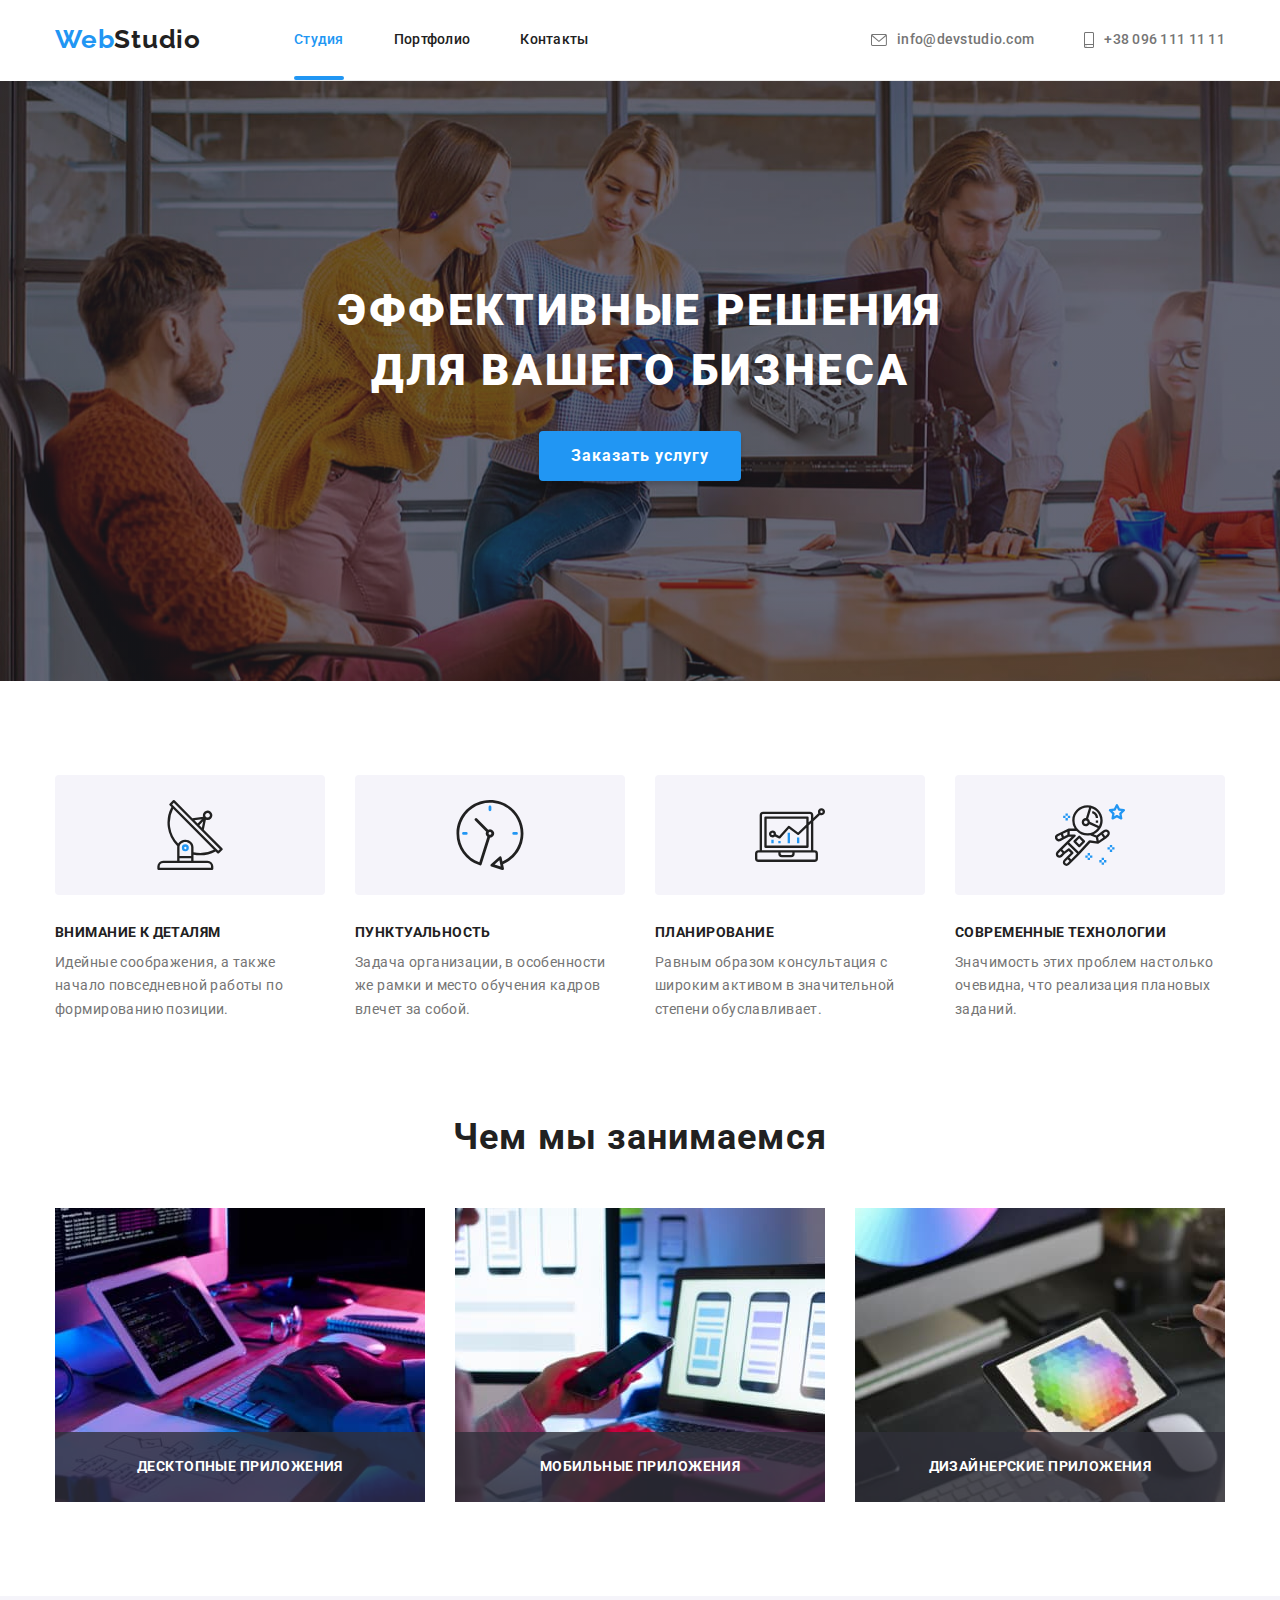
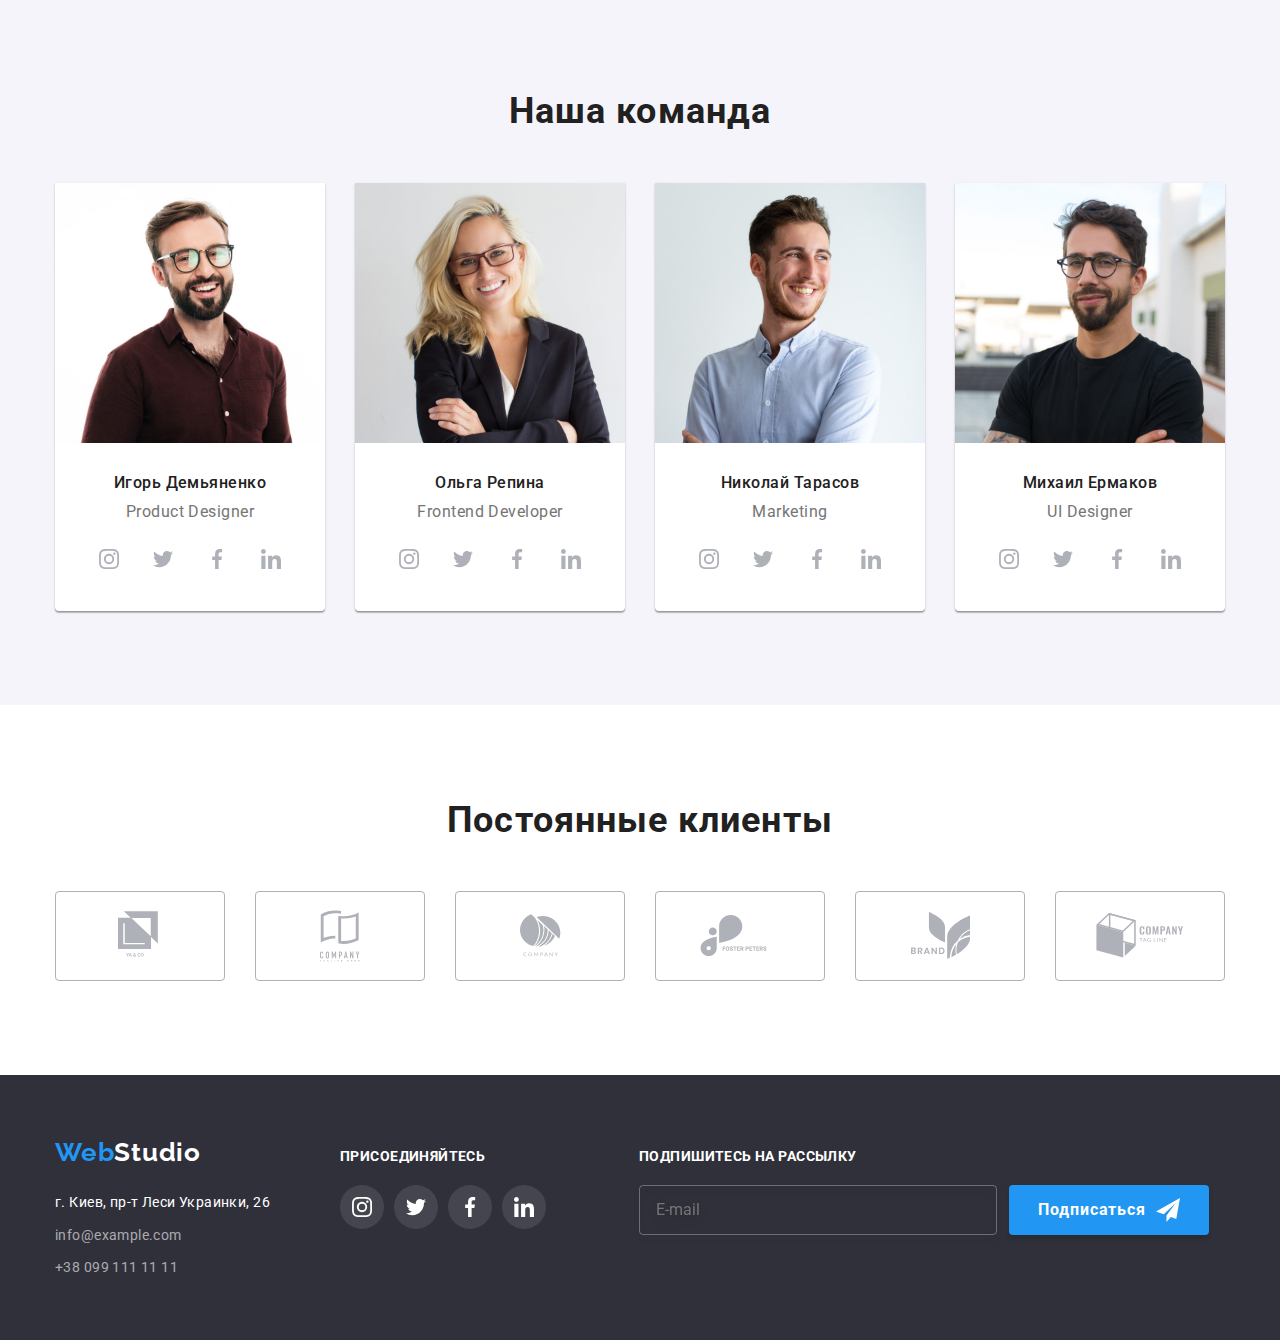
==== index.html @ fc286d43 "initial" ====
<!DOCTYPE html>
<html lang="ru">
<head>
    <meta charset="UTF-8">
    <meta name="viewport" content="width=device-width, initial-scale=1.0">
    
    <link rel="stylesheet" href="https://cdnjs.cloudflare.com/ajax/libs/modern-normalize/1.0.0/modern-normalize.min.css">
    <link href="https://fonts.googleapis.com/css2?family=Raleway:wght@700&family=Roboto:wght@400;500;700;900&display=swap"
        rel="stylesheet">
    
    <link rel="stylesheet" href="./css/main.min.css">
    <title>WebStudio</title>
</head>
<body>
    <header class="header-def">
        <div class="container">
            <nav class="page-nav">
                <a href="./index.html" class="logo"><span class="logo-blue">Web</span>Studio</a>
                <ul class="nav-list">
                    <li class="item"><a href="./index.html" class="studio link">Студия</a></li>
                    <li class="item"><a href="./portfolio.html" class="link">Портфолио</a> </li>
                    <li class="item"><a href="#" class="link">Контакты</a></li>
                </ul>
            </nav>
            <address class="page-address">
                <ul class="address-list">
                    <li class="item">
                        <a href="mailto:info@devstudio.com" class="reach link">
                            <svg class="icon" width="16" height="12">
                                <use href="./images/icons/sprite.svg#icon-envelope"></use>
                            </svg>
                            <span>info@devstudio.com</span>                          
                        </a>                                
                    </li>
                    <li class="item">                        
                        <a href="tel:+380961111111" class="reach link">
                            <svg class="icon" width="10" height="16">
                                <use href="./images/icons/sprite.svg#icon-smartphone"></use>
                            </svg>
                            <span>+38 096 111 11 11</span>        
                        </a>
                    </li>
                </ul>
            </address>
        </div>        
    </header>
    <main class="studio">
        <!--Hero-->
        <section class="studio-hero">
            <div class="container">
                <h1>Эффективные решения<br>для вашего бизнеса</h1>
                <a href="#" class="link" data-modal-open>Заказать услугу</a>
                <div class="backdrop is-hidden" data-modal>
                    <div class="modal">  
                        <a href="#" class="close-modal" data-modal-close>
                            <svg class="icon" width="18" height="18">
                                <use href="./images/icons/sprite.svg#icon-close-black"></use>
                            </svg>
                        </a> 
                        <form action="#" class="form" autocomplete="off">
                            <p class="form-head">Оставьте свои данные, мы вам перезвоним</p>
                            <ul class="form-list">
                                <li class="form-item">
                                    <label class="form-label" for="name">Имя</label>
                                    <input class="form-input" type="text" name="name" id="name" pattern="[a-zA-Zа-яА-Я'-'\s]*"/>
                                    <svg class="icon" width="18" height="18">
                                        <use href="./images/icons/sprite.svg#icon-person-black"></use>
                                    </svg>
                                </li>
                                <li class="form-item">
                                    <label class="form-label" for="tel"><span>Телефон</span></label>
                                    <input class="form-input" type="tel" name="tel" id="tel" pattern="\d*" />
                                    <svg class="icon" width="18" height="18">
                                        <use href="./images/icons/sprite.svg#icon-phone-black"></use>
                                    </svg>
                                </li>
                                <li class="form-item">
                                    <label class="form-label" for="name">Почта</label>
                                    <input class="form-input" type="email" name="email" id="email" />
                                    <svg class="icon" width="18" height="18">
                                        <use href="./images/icons/sprite.svg#icon-email-black"></use>
                                    </svg>
                                </li>
                                <li class="form-item">
                                    <label class="form-label" for="name">Комментарий</label>
                                    <textarea class="form-textarea" placeholder="Введите текст" name="comment" id="comment" rows="5"></textarea>
                                </li>
                            </ul>
                            <input class="legal-checkbox" type="checkbox" name="legal" id="legal" onclick="terms_changed(this)" />
                            <label class="legal" for="legal">                                
                                <!-- <span class="icon-checked"></span> -->
                                <span class="legal-text">Соглашаюсь с рассылкой и принимаю </span>
                                <a href="#" class="legal-link">Условия договора</a>
                            </label>
                            <button class="submit-button" type="submit" id="submit_button" disabled>
                                <span class="submit-name">Отправить</span>
                            </button>                            
                        </form>
                    </div>                    
                </div>
            </div>
        </section>
        <!--Qualities-->
        <section class="studio-qualities">            
            <!--<h2>Наши качевства</h2>-->
            <div class="container">
                <ul class="qualities-list">
                    <li class="item">
                        <div class="thumb">
                            <svg class="icon" width="70" height="70">
                                <use href="./images/icons/sprite.svg#icon-antenna-1"></use>
                            </svg>
                        </div>
                        <h3>Внимание к деталям</h3>
                        <p>Идейные соображения, а также начало повседневной работы по формированию позиции.</p>
                    </li>
                    <li class="item">
                        <div class="thumb">
                            <svg class="icon" width="70" height="70">
                                <use href="./images/icons/sprite.svg#icon-clock-1"></use>
                            </svg>
                        </div>
                        <h3>Пунктуальность</h3>
                        <p>Задача организации, в особенности же рамки и место обучения кадров влечет за собой.</p>
                    </li>
                    <li class="item">
                        <div class="thumb">
                            <svg class="icon" width="70" height="70">
                                <use href="./images/icons/sprite.svg#icon-diagram-1"></use>
                            </svg>
                        </div>
                        <h3>Планирование</h3>
                        <p>Равным образом консультация с широким активом в значительной степени обуславливает.</p>
                    </li>
                    <li class="item">
                        <div class="thumb">
                            <svg class="icon" width="70" height="70">
                                <use href="./images/icons/sprite.svg#icon-astronaut-1"></use>
                            </svg>
                        </div>
                        <h3>Современные технологии</h3>
                        <p>Значимость этих проблем настолько очевидна, что реализация плановых заданий.</p>
                    </li>
                </ul>
            </div>
        </section>
        <!--Business-->
        <section class="studio-business">
            <div class="container">
                <h2 class="business-header">Чем мы занимаемся</h2>
                <ul class="business-list">
                    <li class="item">
                        <img src="./images/img1.jpg" alt="Десктоп решения">
                        <div class="label">
                            <h3 class="label-text">Десктопные приложения</h3>
                        </div>
                    </li>
                    <li class="item">
                        <img src="./images/img2.jpg" alt="Мобильные решения">
                        <div class="label">
                            <h3 class="label-text">Мобильные приложения</h3>
                        </div>
                    </li>
                    <li class="item">
                        <img src="./images/img3.jpg" alt="Дизайн">
                        <div class="label">
                            <h3 class="label-text">Дизайнерские приложения</h3>
                        </div>
                    </li>
                </ul>
            </div>
        </section>
        <!--Team-->
        <section class="studio-team">
            <div class="container">
                <h2 class="team-header">Наша команда</h2>
                <ul class="team-list">
                    <li class="item">
                        <img src="./images/t1.jpg" alt="Игорь Демьяненко" width="270">
                        <div class="item-name">
                            <h3>Игорь Демьяненко</h3>
                            <p>Product Designer</p>                        
                            <ul class="team-link">
                                <li class="icon-item">
                                    <a href="#" class="icon-link">
                                        <svg class="icon" width="20" height="20">
                                            <use href="./images/icons/sprite.svg#icon-instagram-2"></use>
                                        </svg>
                                    </a>                                    
                                </li>
                                <li class="icon-item">
                                    <a href="#" class="icon-link">
                                        <svg class="icon" width="20" height="20">
                                            <use href="./images/icons/sprite.svg#icon-twitter-1"></use>
                                        </svg>
                                    </a>
                                </li>
                                <li class="icon-item">
                                    <a href="#" class="icon-link">
                                        <svg class="icon" width="20" height="20">
                                            <use href="./images/icons/sprite.svg#icon-facebook-1"></use>
                                        </svg>
                                    </a>                                    
                                </li>
                                <li class="icon-item">
                                    <a href="#" class="icon-link">
                                        <svg class="icon" width="20" height="20">
                                            <use href="./images/icons/sprite.svg#icon-linkedin-1"></use>
                                        </svg>
                                    </a>                                    
                                </li>
                            </ul>
                        </div>                       
                    </li>
                    <li class="item">
                        <img src="./images/t2.jpg" alt="Ольга Репина" width="270">
                        <div class="item-name">
                            <h3>Ольга Репина</h3>
                            <p>Frontend Developer</p>                        
                            <ul class="team-link">
                                <li class="icon-item">
                                    <a href="#" class="icon-link">
                                        <svg class="icon" width="20" height="20">
                                            <use href="./images/icons/sprite.svg#icon-instagram-2"></use>
                                        </svg>
                                    </a>
                                </li>
                                <li class="icon-item">
                                    <a href="#" class="icon-link">
                                        <svg class="icon" width="20" height="20">
                                            <use href="./images/icons/sprite.svg#icon-twitter-1"></use>
                                        </svg>
                                    </a>
                                </li>
                                <li class="icon-item">
                                    <a href="#" class="icon-link">
                                        <svg class="icon" width="20" height="20">
                                            <use href="./images/icons/sprite.svg#icon-facebook-1"></use>
                                        </svg>
                                    </a>
                                </li>
                                <li class="icon-item">
                                    <a href="#" class="icon-link">
                                        <svg class="icon" width="20" height="20">
                                            <use href="./images/icons/sprite.svg#icon-linkedin-1"></use>
                                        </svg>
                                    </a>
                                </li>
                            </ul>
                        </div>
                    </li>
                    <li class="item">
                        <img src="./images/t3.jpg" alt="Николай Тарасов" width="270">
                        <div class="item-name">
                            <h3>Николай Тарасов</h3>
                            <p>Marketing</p>                       
                            <ul class="team-link">
                                <li class="icon-item">
                                    <a href="#" class="icon-link">
                                        <svg class="icon" width="20" height="20">
                                            <use href="./images/icons/sprite.svg#icon-instagram-2"></use>
                                        </svg>
                                    </a>
                                </li>
                                <li class="icon-item">
                                    <a href="#" class="icon-link">
                                        <svg class="icon" width="20" height="20">
                                            <use href="./images/icons/sprite.svg#icon-twitter-1"></use>
                                        </svg>
                                    </a>
                                </li>
                                <li class="icon-item">
                                    <a href="#" class="icon-link">
                                        <svg class="icon" width="20" height="20">
                                            <use href="./images/icons/sprite.svg#icon-facebook-1"></use>
                                        </svg>
                                    </a>
                                </li>
                                <li class="icon-item">
                                    <a href="#" class="icon-link">
                                        <svg class="icon" width="20" height="20">
                                            <use href="./images/icons/sprite.svg#icon-linkedin-1"></use>
                                        </svg>
                                    </a>
                                </li>
                            </ul>
                        </div>
                    </li>
                    <li class="item">
                        <img src="./images/t4.jpg" alt="Михаил Ермаков" width="270">
                        <div class="item-name">
                            <h3>Михаил Ермаков</h3>
                            <p>UI Designer</p>                        
                            <ul class="team-link">
                                <li class="icon-item">
                                    <a href="#" class="icon-link">
                                        <svg class="icon" width="20" height="20">
                                            <use href="./images/icons/sprite.svg#icon-instagram-2"></use>
                                        </svg>
                                    </a>
                                </li>
                                <li class="icon-item">
                                    <a href="#" class="icon-link">
                                        <svg class="icon" width="20" height="20">
                                            <use href="./images/icons/sprite.svg#icon-twitter-1"></use>
                                        </svg>
                                    </a>
                                </li>
                                <li class="icon-item">
                                    <a href="#" class="icon-link">
                                        <svg class="icon" width="20" height="20">
                                            <use href="./images/icons/sprite.svg#icon-facebook-1"></use>
                                        </svg>
                                    </a>
                                </li>
                                <li class="icon-item">
                                    <a href="#" class="icon-link">
                                        <svg class="icon" width="20" height="20">
                                            <use href="./images/icons/sprite.svg#icon-linkedin-1"></use>
                                        </svg>
                                    </a>
                                </li>
                            </ul>
                        </div>
                    </li>
                </ul>
            </div>
        </section> 
        <section class="studio-clients">
            <div class="container">
                <h2 class="clients-header">Постоянные клиенты</h2>
                <ul class="clients-list">
                    <li class="clients-item">
                        <a href="#" class="client-link">   
                            <svg class="icon" width="44" height="49">
                                <use href="./images/icons/sprite.svg#icon-logo-1"></use>
                            </svg>                                                                                       
                        </a>
                    </li>
                    <li class="clients-item">
                        <a href="#" class="client-link"> 
                            <svg class="icon" width="40" height="52">
                                <use href="./images/icons/sprite.svg#icon-logo-2"></use>
                            </svg>                                                                                       
                        </a>
                    </li>
                    <li class="clients-item">
                        <a href="#" class="client-link">     
                            <svg class="icon" width="41" height="43">
                                <use href="./images/icons/sprite.svg#icon-logo-3"></use>
                            </svg>                                                          
                        </a>
                    </li>
                    <li class="clients-item">
                        <a href="#" class="client-link">        
                            <svg class="icon" width="80" height="42">
                                <use href="./images/icons/sprite.svg#icon-logo-4"></use>
                            </svg>                                                          
                        </a>
                    </li>
                    <li class="clients-item">
                        <a href="#" class="client-link">  
                            <svg class="icon" width="59" height="47">
                                <use href="./images/icons/sprite.svg#icon-logo-5"></use>
                            </svg>                                                           
                        </a>
                    </li>
                    <li class="clients-item">
                        <a href="#" class="client-link">  
                            <svg class="icon" width="88" height="45">
                                <use href="./images/icons/sprite.svg#icon-logo-6"></use>
                            </svg>                                                         
                        </a>
                    </li>
                </ul>
            </div>
        </section>
    </main>
    <footer>
        <div class="container">
            <div class="footer-section-1">
                <a href="./index.html" class="logo"><span class="logo-blue">Web</span>Studio</a>
                <address class="contact">
                    <p class="adress">г. Киев, пр-т Леси Украинки, 26</p>
                    <a href="mailto:info@example.com" class="link">info@example.com</a>
                    <a href="tel:+380991111111" class="link">+38 099 111 11 11</a>
                </address>
            </div>
            <div class="footer-section-2">
                <p class="text">присоединяйтесь</p>
                <ul class="foot-link">
                    <li class="foot-item">
                        <a href="#" class="icon-link">
                            <svg class="icon" width="20" height="20">
                                <use href="./images/icons/sprite.svg#icon-instagram-2"></use>
                            </svg>
                        </a>
                    </li>
                    <li class="foot-item">
                        <a href="#" class="icon-link">
                            <svg class="icon" width="20" height="20">
                                <use href="./images/icons/sprite.svg#icon-twitter-1"></use>
                            </svg>
                        </a>
                    </li>
                    <li class="foot-item">
                        <a href="#" class="icon-link">
                            <svg class="icon" width="20" height="20">
                                <use href="./images/icons/sprite.svg#icon-facebook-1"></use>
                            </svg>
                        </a>
                    </li>
                    <li class="foot-item">
                        <a href="#" class="icon-link">
                            <svg class="icon" width="20" height="20">
                                <use href="./images/icons/sprite.svg#icon-linkedin-1"></use>
                            </svg>
                        </a>
                    </li>
                </ul>    
            </div>  
            <div class="footer-section-3">
                <p class="text">подпишитесь на рассылку</p>
                <form class="foot-form" action="#" autocomplete="off">
                    <input class="foot-input" placeholder="E-mail" type="email" name="email" id="email-sign" />
                    <button class="sign-button" type="submit">
                        <span class="sign-name">Подписаться</span>
                        <svg class="sign-icon" width="24" height="24">
                            <use href="./images/icons/sprite.svg#icon-icon-send"></use>
                        </svg>
                    </button>
                </form>
            </div>         
        </div>        
    </footer>
    <script src="./js/modal.js"></script>
</body>
</html>
---- css/main.min.css ----
*,*::before,*::after{-webkit-box-sizing:border-box;box-sizing:border-box}img{display:block;max-width:100%;height:auto}.visually-hidden{position:absolute;width:1px;height:1px;margin:-1px;border:0;padding:0;white-space:nowrap;-webkit-clip-path:inset(100%);clip-path:inset(100%);clip:rect(0 0 0 0);overflow:hidden}.page-nav .nav-list,.page-address .address-list,.footer-section-2 .foot-link,.form .form-list,.qualities-list,.business-list,.team-list,.team-link,.clients-list,.buttons,.portfolio-list{list-style-type:none;margin:0;padding:0}.form-list .form-item:focus-within,.form-list .form-input:focus-within,.form-list .form-textarea:focus-within{border-color:#2196f3;outline:transparent;fill:#2196f3}.container{width:1200px;padding-left:15px;padding-right:15px;margin-left:auto;margin-right:auto}body{background-color:#fff;color:#212121;font-family:"Roboto",sans-serif;font-weight:400;letter-spacing:0.03em}.header-def .container{display:-webkit-box;display:-ms-flexbox;display:flex;-webkit-box-align:center;-ms-flex-align:center;align-items:center;border-bottom:1px solid #ececec}.header-def .link{display:-webkit-box;display:-ms-flexbox;display:flex;-webkit-box-align:center;-ms-flex-align:center;align-items:center;padding-top:32px;padding-bottom:32px;font-style:normal;font-weight:500;font-size:14px;line-height:1.14;letter-spacing:0.02em;text-decoration:none;color:#212121;-webkit-transition:color 250ms cubic-bezier(0.4, 0, 0.2, 1);transition:color 250ms cubic-bezier(0.4, 0, 0.2, 1)}.header-def .link:hover,.header-def .link:focus{color:#2196f3}.header-def .item{position:relative}.page-nav{display:-webkit-box;display:-ms-flexbox;display:flex;-webkit-box-align:center;-ms-flex-align:center;align-items:center}.page-nav .nav-list{display:-webkit-box;display:-ms-flexbox;display:flex;margin-left:93px}.page-nav .item:not(:first-child){margin-left:50px}.page-nav .studio,.page-nav .portfolio,.page-nav .contacts{color:#2196f3}.page-nav .studio::after,.page-nav .portfolio::after,.page-nav .contacts::after{content:'';display:block;position:absolute;bottom:0;left:0;width:100%;height:4px;border-radius:2px;background-color:#2196f3}.page-address{margin-left:auto}.page-address .address-list{display:-webkit-box;display:-ms-flexbox;display:flex;-webkit-box-align:center;-ms-flex-align:center;align-items:center}.page-address .icon{margin-right:10px;fill:currentColor}.page-address .item:last-child{margin-left:50px}.page-address .reach{color:#757575}.logo{font-family:"Raleway",sans-serif;font-weight:700;font-size:26px;line-height:1.38;letter-spacing:0.03em;text-decoration:none;color:#212121}.logo-blue{color:#2196f3}footer{background-color:#2f303a}footer .container{padding-top:60px;padding-bottom:60px;display:-webkit-box;display:-ms-flexbox;display:flex;-webkit-box-align:baseline;-ms-flex-align:baseline;align-items:baseline}.footer-section-1 .logo{color:#fff}.footer-section-1 .contact{display:-webkit-box;display:-ms-flexbox;display:flex;-ms-flex-wrap:wrap;flex-wrap:wrap;-webkit-box-orient:vertical;-webkit-box-direction:normal;-ms-flex-direction:column;flex-direction:column;margin-top:20px}.footer-section-1 .adress{margin-top:0px;margin-bottom:0px;color:#fff;font-style:normal;font-size:14px;line-height:1.71;letter-spacing:0.03em}.footer-section-1 .link{margin-top:9px;color:#ffffff99;font-style:normal;font-size:14px;line-height:1.71;letter-spacing:0.03em;text-decoration:none}.footer-section-2{margin-left:70px}.footer-section-2 .text{margin-top:0px;margin-bottom:20px;font-weight:700;font-size:14px;line-height:1.14;text-transform:uppercase;letter-spacing:0.03em;color:#fff}.footer-section-2 .foot-link{display:-webkit-box;display:-ms-flexbox;display:flex;-webkit-box-align:center;-ms-flex-align:center;align-items:center}.footer-section-2 .foot-item:not(:first-child){margin-left:10px}.footer-section-2 .icon-link{display:-webkit-box;display:-ms-flexbox;display:flex;-webkit-box-pack:center;-ms-flex-pack:center;justify-content:center;-webkit-box-align:center;-ms-flex-align:center;align-items:center;width:44px;height:44px;border-radius:50%;line-height:0px;background-color:#ffffff1a;-webkit-transition:background-color 250ms cubic-bezier(0.4, 0, 0.2, 1);transition:background-color 250ms cubic-bezier(0.4, 0, 0.2, 1)}.footer-section-2 .icon-link:hover,.footer-section-2 .icon-link:focus{background-color:#2196f3}.footer-section-2 .icon{fill:#fff}.footer-section-3{margin-left:93px}.footer-section-3 .text{margin-top:0px;margin-bottom:20px;font-weight:700;font-size:14px;line-height:1.14;text-transform:uppercase;letter-spacing:0.03em;color:#fff}.footer-section-3 .foot-form{display:-webkit-box;display:-ms-flexbox;display:flex}.footer-section-3 .foot-input{padding:0px 16px;margin-right:12px;width:358px;height:50px;border:1px solid rgba(255,255,255,0.3);-webkit-filter:drop-shadow(0px 4px 4px rgba(0,0,0,0.15));filter:drop-shadow(0px 4px 4px rgba(0,0,0,0.15));border-radius:4px;outline:transparent;background-color:transparent;color:rgba(255,255,255,0.6)}.footer-section-3 .sign-button{display:-webkit-inline-box;display:-ms-inline-flexbox;display:inline-flex;-webkit-box-align:center;-ms-flex-align:center;align-items:center;-webkit-box-pack:center;-ms-flex-pack:center;justify-content:center;width:200px;height:50px;background-color:#2196f3;border-color:transparent;-webkit-box-shadow:0px 4px 4px rgba(0,0,0,0.15);box-shadow:0px 4px 4px rgba(0,0,0,0.15);border-radius:4px;cursor:pointer}.footer-section-3 .sign-name{margin-right:10px;font-weight:700;font-size:16px;line-height:1.87;letter-spacing:0.06em;color:#fff}.footer-section-3 .sign-icon{fill:#fff}.studio-hero{position:relative;background-color:#c4c4c4;background-image:-webkit-gradient(linear, left top, right top, from(#2f303a66), to(#2f303a66)),url(../images/backgrnd.jpg);background-image:linear-gradient(to right, #2f303a66, #2f303a66),url(../images/backgrnd.jpg);background-size:cover;color:#fff;text-align:center;max-width:1600px;margin:0 auto}.studio-hero .container{padding-top:200px;padding-bottom:200px}.studio-hero h1{margin-top:0px;margin-bottom:30px;font-weight:900;font-size:44px;line-height:1.36;letter-spacing:0.06em;text-transform:uppercase}.studio-hero .link{display:inline-block;padding:10px 32px;text-decoration:none;color:#fff;font-weight:700;font-size:16px;line-height:1.87;letter-spacing:0.06em;background:#2196f3;-webkit-box-shadow:0px 4px 4px rgba(0,0,0,0.15);box-shadow:0px 4px 4px rgba(0,0,0,0.15);border-radius:4px}.backdrop{position:fixed;top:0;left:0;z-index:9;width:100%;height:100%;background-color:rgba(0,0,0,0.2);opacity:1;-webkit-transition:opacity 250ms cubic-bezier(0.4, 0, 0.2, 1);transition:opacity 250ms cubic-bezier(0.4, 0, 0.2, 1)}.backdrop.is-hidden{opacity:0;pointer-events:none}.backdrop.is-hidden .modal{-webkit-transform:translate(-50%, -50%) scale(0, 0);transform:translate(-50%, -50%) scale(0, 0)}.modal{position:absolute;top:50%;left:50%;-webkit-transform:translate(-50%, -50%) scale(1, 1);transform:translate(-50%, -50%) scale(1, 1);min-width:528px;min-height:581px;background-color:#ffffff;-webkit-box-shadow:0px 1px 3px rgba(0,0,0,0.12),0px 1px 1px rgba(0,0,0,0.14),0px 2px 1px rgba(0,0,0,0.2);box-shadow:0px 1px 3px rgba(0,0,0,0.12),0px 1px 1px rgba(0,0,0,0.14),0px 2px 1px rgba(0,0,0,0.2);border-radius:4px;-webkit-transition:-webkit-transform 250ms cubic-bezier(0.4, 0, 0.2, 1);transition:-webkit-transform 250ms cubic-bezier(0.4, 0, 0.2, 1);transition:transform 250ms cubic-bezier(0.4, 0, 0.2, 1);transition:transform 250ms cubic-bezier(0.4, 0, 0.2, 1), -webkit-transform 250ms cubic-bezier(0.4, 0, 0.2, 1)}.modal .close-modal{display:-webkit-box;display:-ms-flexbox;display:flex;-webkit-box-pack:center;-ms-flex-pack:center;justify-content:center;-webkit-box-align:center;-ms-flex-align:center;align-items:center;position:absolute;top:8px;right:8px;width:30px;height:30px;border:1px solid rgba(0,0,0,0.1);border-radius:50%;cursor:pointer;-webkit-transition:fill 250ms cubic-bezier(0.4, 0, 0.2, 1);transition:fill 250ms cubic-bezier(0.4, 0, 0.2, 1)}.modal .close-modal:hover{fill:#2196f3}.form{padding:40px}.form .form-head{margin:0px;margin-bottom:12px;font-weight:700;font-size:20px;line-height:1.15;text-align:center;letter-spacing:0.03em;color:#212121}.form .form-list{margin-bottom:20px}.form .legal{position:relative;display:-webkit-box;display:-ms-flexbox;display:flex;-webkit-box-pack:center;-ms-flex-pack:center;justify-content:center;-webkit-box-align:center;-ms-flex-align:center;align-items:center;margin-bottom:30px;cursor:pointer}.form .legal::before{content:'';width:16px;height:15px;border:2px solid black;border-radius:4px;-webkit-transition:border-color 250ms cubic-bezier(0.4, 0, 0.2, 1),background-color 250ms cubic-bezier(0.4, 0, 0.2, 1);transition:border-color 250ms cubic-bezier(0.4, 0, 0.2, 1),background-color 250ms cubic-bezier(0.4, 0, 0.2, 1)}.form .legal-text{margin-left:7px;font-weight:400;font-size:14px;line-height:1.71;letter-spacing:0.03em;color:#757575}.form .legal-link{font-weight:400;font-size:14px;line-height:1.71;letter-spacing:0.03em;color:#2196f3}.form .submit-button{display:-webkit-inline-box;display:-ms-inline-flexbox;display:inline-flex;-webkit-box-align:center;-ms-flex-align:center;align-items:center;-webkit-box-pack:center;-ms-flex-pack:center;justify-content:center;width:200px;height:50px;color:#fff;background-color:#2196f3;-webkit-box-shadow:0px 4px 4px rgba(0,0,0,0.15);box-shadow:0px 4px 4px rgba(0,0,0,0.15);border-radius:4px;border-color:transparent;cursor:pointer}.form .submit-button:focus-within{background-color:#188ce8}.form .submit-name{font-weight:700;font-size:16px;line-height:1.87;letter-spacing:0.06em}.form .legal-checkbox{position:absolute;width:1px;height:1px;overflow:hidden;clip:rect(0 0 0 0)}.form .legal-checkbox:checked+.legal::before{background-image:url(../images/icons/icon-check.svg);background-size:contain;background-origin:border-box;border-radius:4px;border-color:transparent;background-color:#2196f3}.form-list .form-item{position:relative;display:-webkit-box;display:-ms-flexbox;display:flex;-webkit-box-orient:vertical;-webkit-box-direction:normal;-ms-flex-direction:column;flex-direction:column;margin-bottom:10px}.form-list .form-label{margin-right:auto;margin-bottom:4px;font-weight:400;font-size:12px;line-height:1.17;letter-spacing:0.01em;color:#757575}.form-list .form-input{padding:0px 42px;height:40px;border:1px solid rgba(33,33,33,0.2);border-radius:4px;-webkit-transition:border-color 250ms cubic-bezier(0.4, 0, 0.2, 1);transition:border-color 250ms cubic-bezier(0.4, 0, 0.2, 1)}.form-list .form-input:invalid{border-color:#f00}.form-list .icon{position:absolute;bottom:11px;left:12px;-webkit-transition:fill 250ms cubic-bezier(0.4, 0, 0.2, 1);transition:fill 250ms cubic-bezier(0.4, 0, 0.2, 1)}.form-list .form-textarea{padding:12px 16px;resize:none;border:1px solid rgba(33,33,33,0.2);border-radius:4px;-webkit-transition:border-color 250ms cubic-bezier(0.4, 0, 0.2, 1);transition:border-color 250ms cubic-bezier(0.4, 0, 0.2, 1)}.form-list .form-textarea::-webkit-input-placeholder{font-weight:400;font-size:14px;line-height:1.14;letter-spacing:0.01em;color:rgba(117,117,117,0.5);opacity:1}.form-list .form-textarea:-ms-input-placeholder{font-weight:400;font-size:14px;line-height:1.14;letter-spacing:0.01em;color:rgba(117,117,117,0.5);opacity:1}.form-list .form-textarea::-ms-input-placeholder{font-weight:400;font-size:14px;line-height:1.14;letter-spacing:0.01em;color:rgba(117,117,117,0.5);opacity:1}.form-list .form-textarea::placeholder{font-weight:400;font-size:14px;line-height:1.14;letter-spacing:0.01em;color:rgba(117,117,117,0.5);opacity:1}.studio-qualities .container{padding-top:94px;padding-bottom:94px}.qualities-list{display:-webkit-box;display:-ms-flexbox;display:flex;-ms-flex-wrap:wrap;flex-wrap:wrap}.qualities-list .item{width:calc((100% - 3 * 30px) / 4)}.qualities-list .item:not(:first-child){margin-left:30px}.qualities-list .thumb{display:-webkit-box;display:-ms-flexbox;display:flex;-webkit-box-pack:center;-ms-flex-pack:center;justify-content:center;-webkit-box-align:center;-ms-flex-align:center;align-items:center;height:120px;margin-bottom:30px;background-color:#f5f4fa;border-radius:4px}.qualities-list h3{margin-top:0px;margin-bottom:10px;font-size:14px;line-height:1.14;letter-spacing:0.03em;text-transform:uppercase}.qualities-list p{margin-top:0px;margin-bottom:0px;color:#757575;font-size:14px;line-height:1.71;letter-spacing:0.03em}.studio-business .container{padding-bottom:94px}.studio-business .business-header{margin-top:0px;margin-bottom:50px;font-size:36px;line-height:1.17;text-align:center;letter-spacing:0.03em}.business-list{display:-webkit-box;display:-ms-flexbox;display:flex}.business-list .item{position:relative}.business-list .item:not(:first-child){margin-left:30px}.business-list .label{position:absolute;bottom:0;left:0;display:-webkit-box;display:-ms-flexbox;display:flex;-webkit-box-align:center;-ms-flex-align:center;align-items:center;width:100%;height:70px;background-color:rgba(47,48,58,0.8)}.business-list .label-text{margin:0;margin-left:auto;margin-right:auto;font-size:14px;line-height:1.14;letter-spacing:0.03em;text-transform:uppercase;color:#fff}.studio-team{background-color:#f5f4fa}.studio-team .container{padding-top:94px;padding-bottom:94px}.studio-team .team-header{margin-top:0px;margin-bottom:0px;text-align:center;font-size:36px;line-height:1.17;letter-spacing:0.03em}.team-list{display:-webkit-box;display:-ms-flexbox;display:flex;margin-top:50px}.team-list .item{background-color:#fff;-webkit-box-shadow:0px 1px 3px rgba(0,0,0,0.12),0px 1px 1px rgba(0,0,0,0.14),0px 2px 1px rgba(0,0,0,0.2);box-shadow:0px 1px 3px rgba(0,0,0,0.12),0px 1px 1px rgba(0,0,0,0.14),0px 2px 1px rgba(0,0,0,0.2);border-radius:0px 0px 4px 4px}.team-list .item:not(:first-child){margin-left:30px}.team-list .item-name{padding-top:30px;padding-right:32px;padding-left:32px;padding-bottom:30px}.team-list h3{margin-top:0px;margin-bottom:10px;font-weight:500;font-size:16px;line-height:1.19;text-align:center;letter-spacing:0.03em}.team-list p{margin-top:0px;margin-bottom:16px;color:#757575;font-size:16px;line-height:1.19;text-align:center;letter-spacing:0.03em}.team-link{display:-webkit-box;display:-ms-flexbox;display:flex;-webkit-box-align:center;-ms-flex-align:center;align-items:center}.team-link .icon-item:not(:first-child){margin-left:10px}.team-link .icon-link{display:-webkit-box;display:-ms-flexbox;display:flex;-webkit-box-pack:center;-ms-flex-pack:center;justify-content:center;-webkit-box-align:center;-ms-flex-align:center;align-items:center;height:44px;width:44px;line-height:0px;border-radius:50%;fill:#afb1b8;-webkit-transition:background-color 250ms cubic-bezier(0.4, 0, 0.2, 1),fill 250ms cubic-bezier(0.4, 0, 0.2, 1);transition:background-color 250ms cubic-bezier(0.4, 0, 0.2, 1),fill 250ms cubic-bezier(0.4, 0, 0.2, 1)}.team-link .icon-link:focus,.team-link .icon-link:hover{background-color:#2196f3;-webkit-filter:drop-shadow(0px 4px 4px rgba(0,0,0,0.25));filter:drop-shadow(0px 4px 4px rgba(0,0,0,0.25));fill:#fff}.studio-clients .container{padding-top:94px;padding-bottom:94px}.studio-clients .clients-header{margin-top:0px;margin-bottom:50px;font-size:36px;line-height:1.17;text-align:center;letter-spacing:0.03em}.clients-list{display:-webkit-box;display:-ms-flexbox;display:flex;-webkit-box-align:center;-ms-flex-align:center;align-items:center}.clients-list .clients-item:not(:first-child){margin-left:30px}.clients-list .client-link{display:table-cell;text-align:center;vertical-align:middle;width:170px;height:90px;line-height:0px;border:1px solid #afb1b8;border-radius:4px;fill:#afb1b8;-webkit-transition:border-color 250ms cubic-bezier(0.4, 0, 0.2, 1),fill 250ms cubic-bezier(0.4, 0, 0.2, 1);transition:border-color 250ms cubic-bezier(0.4, 0, 0.2, 1),fill 250ms cubic-bezier(0.4, 0, 0.2, 1)}.clients-list .client-link:focus,.clients-list .client-link:hover{border-color:#2196f3;fill:#2196f3}.portfolio .container{padding-top:94px;padding-bottom:94px;height:1554px}.buttons{display:-webkit-box;display:-ms-flexbox;display:flex;-webkit-box-pack:center;-ms-flex-pack:center;justify-content:center;margin-bottom:50px}.buttons .item:not(:first-child){margin-left:8px}.buttons .btn{padding:6px 22px;font-weight:500;font-size:16px;line-height:1.62;letter-spacing:0.03em;color:#212121;border-radius:4px;border-style:none;border-color:#f5f4fa;background:#f5f4fa;-webkit-transition:color 250ms cubic-bezier(0.4, 0, 0.2, 1),background-color 250ms cubic-bezier(0.4, 0, 0.2, 1),-webkit-box-shadow 250ms cubic-bezier(0.4, 0, 0.2, 1);transition:color 250ms cubic-bezier(0.4, 0, 0.2, 1),background-color 250ms cubic-bezier(0.4, 0, 0.2, 1),-webkit-box-shadow 250ms cubic-bezier(0.4, 0, 0.2, 1);transition:color 250ms cubic-bezier(0.4, 0, 0.2, 1),background-color 250ms cubic-bezier(0.4, 0, 0.2, 1),box-shadow 250ms cubic-bezier(0.4, 0, 0.2, 1);transition:color 250ms cubic-bezier(0.4, 0, 0.2, 1),background-color 250ms cubic-bezier(0.4, 0, 0.2, 1),box-shadow 250ms cubic-bezier(0.4, 0, 0.2, 1),-webkit-box-shadow 250ms cubic-bezier(0.4, 0, 0.2, 1)}.buttons .btn:focus,.buttons .btn:hover{color:#fff;background-color:#2196f3;-webkit-box-shadow:0px 3px 1px rgba(0,0,0,0.1),0px 1px 2px rgba(0,0,0,0.08),0px 2px 2px rgba(0,0,0,0.12);box-shadow:0px 3px 1px rgba(0,0,0,0.1),0px 1px 2px rgba(0,0,0,0.08),0px 2px 2px rgba(0,0,0,0.12);border:none;outline:none}.portfolio-list{display:-webkit-box;display:-ms-flexbox;display:flex;-ms-flex-wrap:wrap;flex-wrap:wrap}.portfolio-list .portfolio-items:not(:nth-child(3n+1)){margin-left:30px}.portfolio-list .portfolio-items:not(:nth-last-child(-n+3)){margin-bottom:30px}.portfolio-list .link{position:relative;display:block;text-decoration:none;color:#212121;-webkit-transition:-webkit-box-shadow 250ms cubic-bezier(0.4, 0, 0.2, 1);transition:-webkit-box-shadow 250ms cubic-bezier(0.4, 0, 0.2, 1);transition:box-shadow 250ms cubic-bezier(0.4, 0, 0.2, 1);transition:box-shadow 250ms cubic-bezier(0.4, 0, 0.2, 1), -webkit-box-shadow 250ms cubic-bezier(0.4, 0, 0.2, 1)}.portfolio-list .link:hover,.portfolio-list .link:focus{-webkit-box-shadow:0px 1px 1px rgba(0,0,0,0.12),0px 4px 4px rgba(0,0,0,0.06),1px 4px 6px rgba(0,0,0,0.16);box-shadow:0px 1px 1px rgba(0,0,0,0.12),0px 4px 4px rgba(0,0,0,0.06),1px 4px 6px rgba(0,0,0,0.16)}.portfolio-list .link:hover .description,.portfolio-list .link:focus .description{-webkit-transform:translatey(0);transform:translatey(0)}.portfolio-list .description-thumb{position:absolute;top:0;left:0;overflow:hidden;display:-webkit-box;display:-ms-flexbox;display:flex;-webkit-box-align:center;-ms-flex-align:center;align-items:center}.portfolio-list .description{margin:0;padding:63px 24px;font-size:18px;line-height:1.56;letter-spacing:0.03em;color:#fff;background-color:rgba(33,150,243,0.9);-webkit-transform:translatey(100%);transform:translatey(100%);-webkit-transition:-webkit-transform 250ms cubic-bezier(0.4, 0, 0.2, 1);transition:-webkit-transform 250ms cubic-bezier(0.4, 0, 0.2, 1);transition:transform 250ms cubic-bezier(0.4, 0, 0.2, 1);transition:transform 250ms cubic-bezier(0.4, 0, 0.2, 1), -webkit-transform 250ms cubic-bezier(0.4, 0, 0.2, 1)}.portfolio-list .border{padding:20px 24px;background:#fff;border:1px solid #eeeeee;border-top:none;-webkit-box-sizing:border-box;box-sizing:border-box}.portfolio-list h3{margin-top:0px;margin-bottom:4px;font-weight:700;font-size:18px;line-height:2;letter-spacing:0.06em}.portfolio-list .item-description{margin-top:0px;margin-bottom:0px;color:#757575;font-size:16px;line-height:1.87;letter-spacing:0.03em}
/*# sourceMappingURL=main.min.css.map */
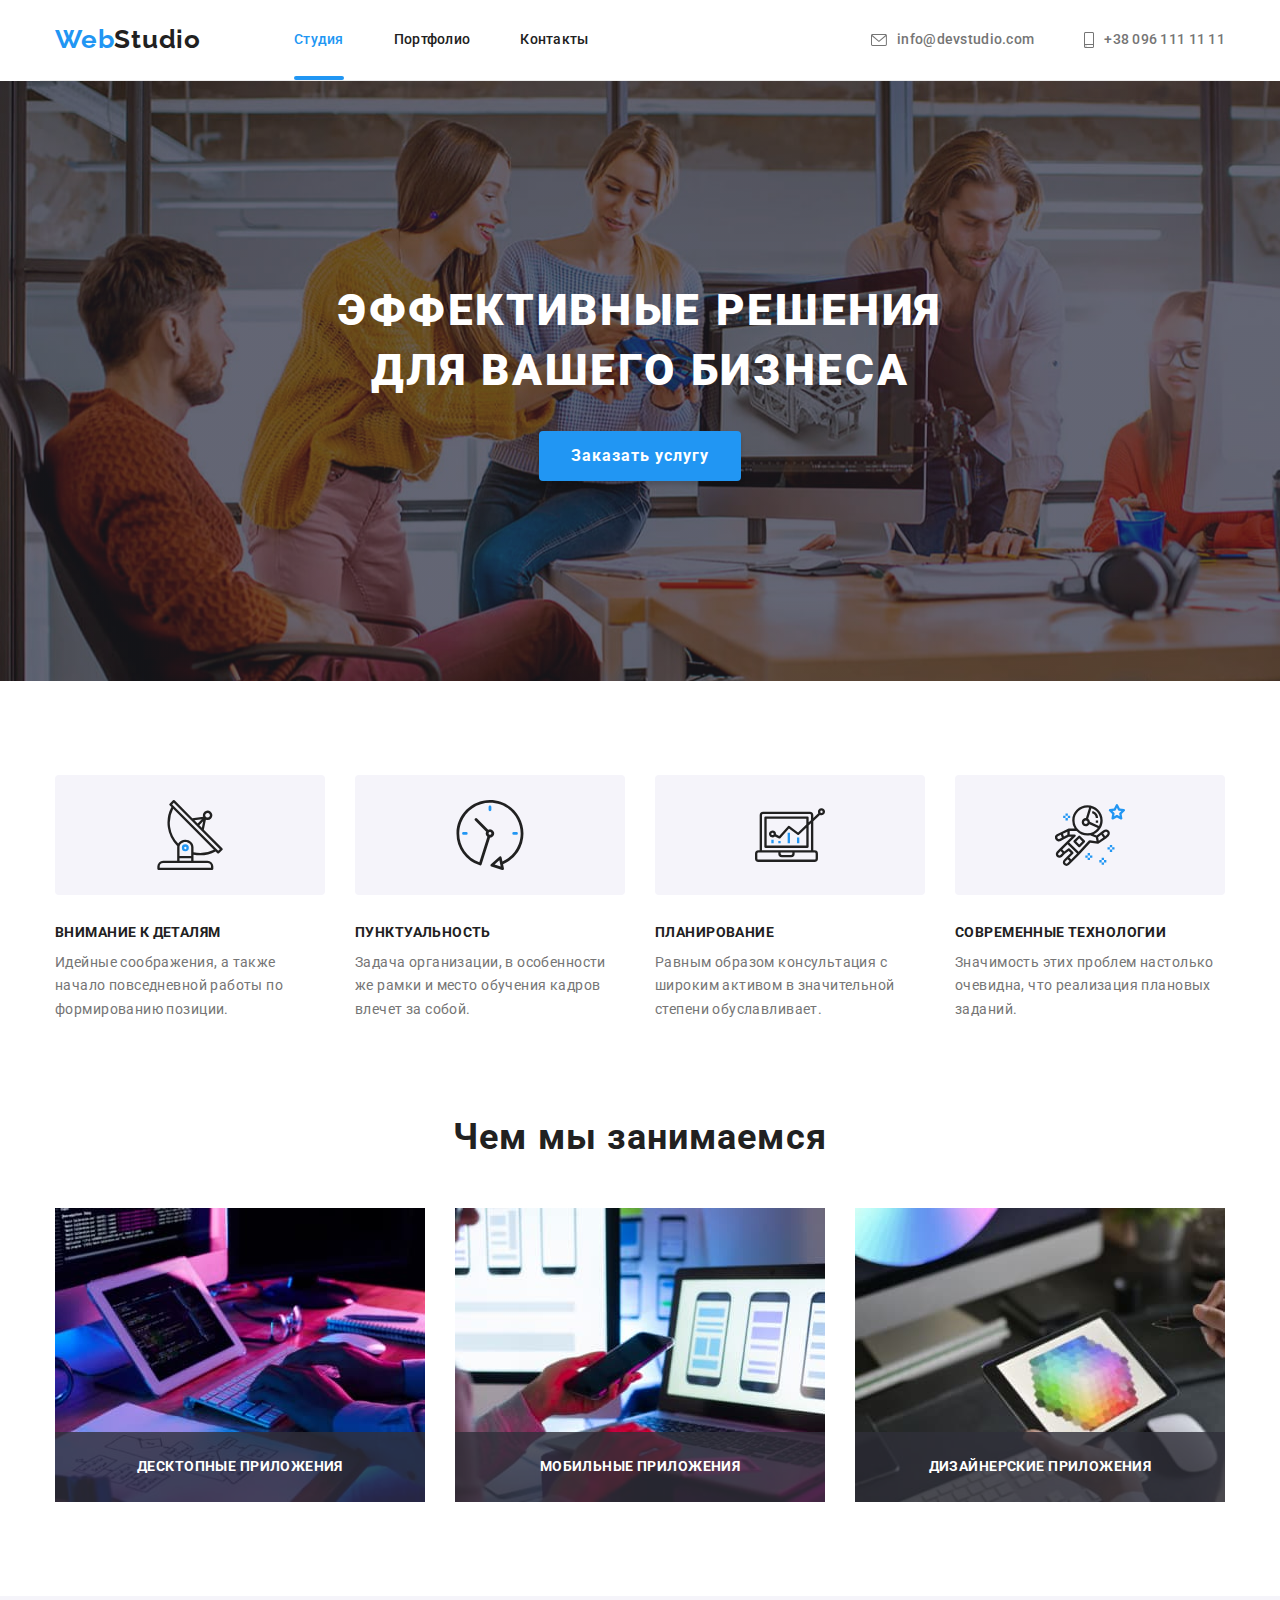
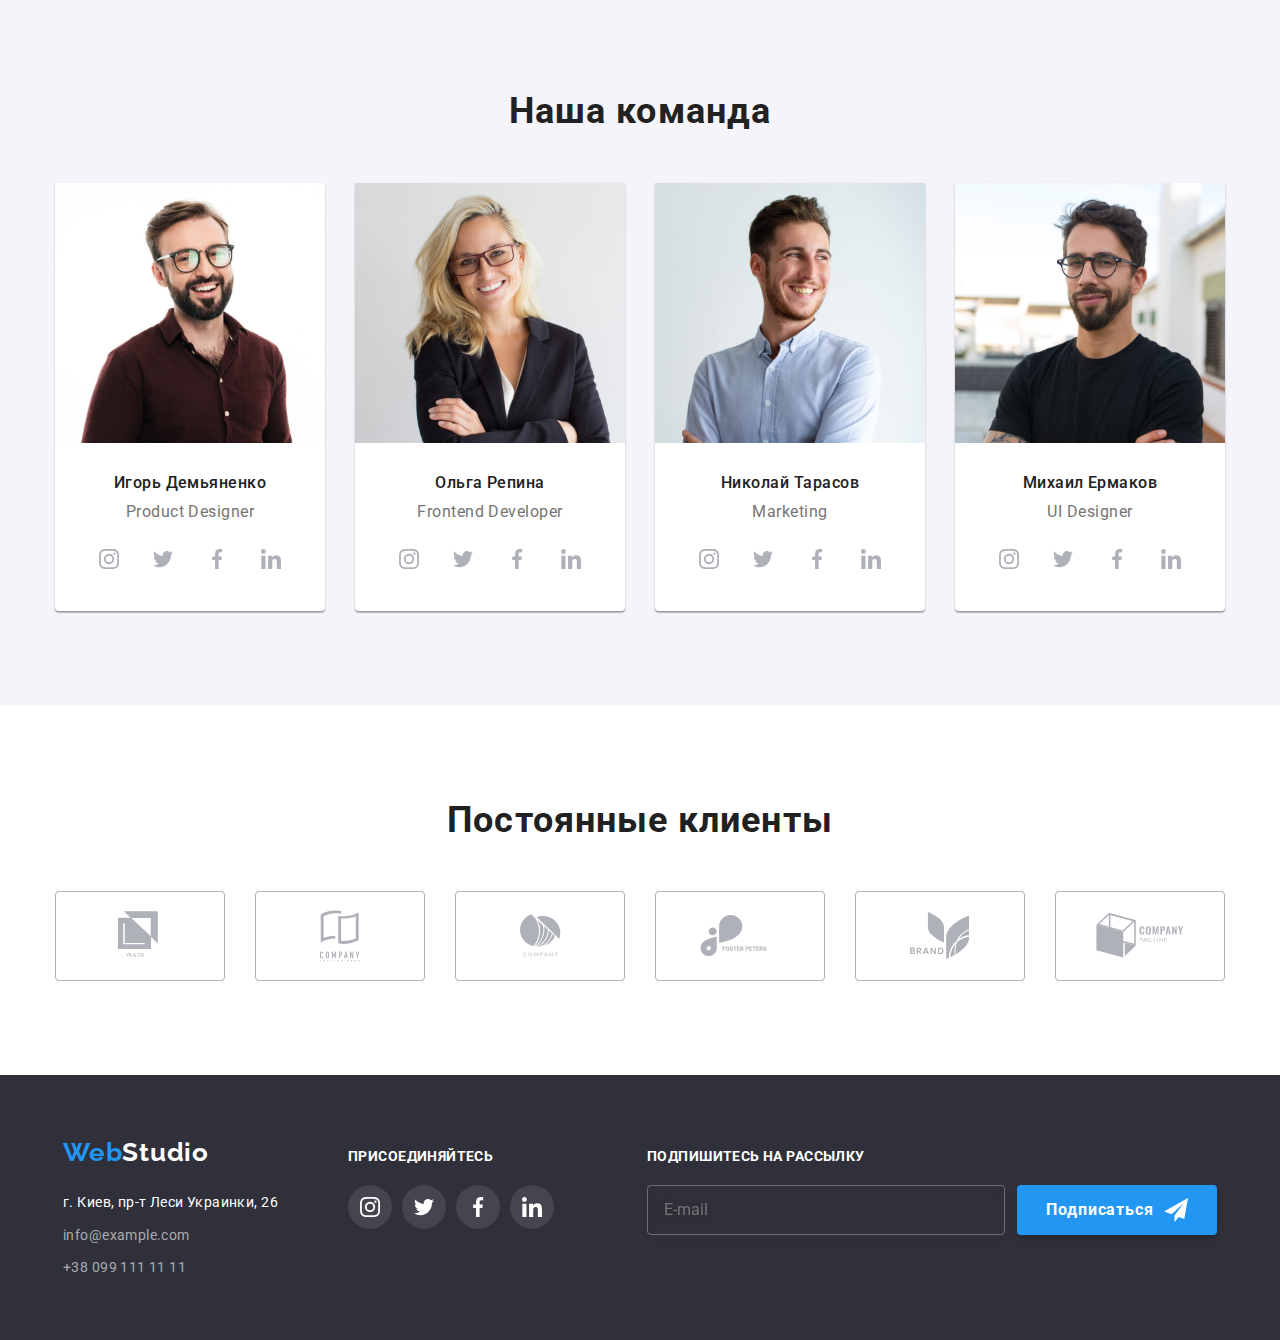
==== commit 6d9da29e: "day1" ====
--- a/index.html
+++ b/index.html
@@ -105,41 +105,41 @@
             <!--<h2>Наши качевства</h2>-->
             <div class="container">
                 <ul class="qualities-list">
-                    <li class="item">
-                        <div class="thumb">
+                    <li class="qualities-item">
+                        <div class="qualities-thumb">
                             <svg class="icon" width="70" height="70">
                                 <use href="./images/icons/sprite.svg#icon-antenna-1"></use>
                             </svg>
                         </div>
-                        <h3>Внимание к деталям</h3>
-                        <p>Идейные соображения, а также начало повседневной работы по формированию позиции.</p>
-                    </li>
-                    <li class="item">
-                        <div class="thumb">
+                        <h3 class="qualities-title">Внимание к деталям</h3>
+                        <p class="qualities-description">Идейные соображения, а также начало повседневной работы по формированию позиции.</p>
+                    </li>
+                    <li class="qualities-item">
+                        <div class="qualities-thumb">
                             <svg class="icon" width="70" height="70">
                                 <use href="./images/icons/sprite.svg#icon-clock-1"></use>
                             </svg>
                         </div>
-                        <h3>Пунктуальность</h3>
-                        <p>Задача организации, в особенности же рамки и место обучения кадров влечет за собой.</p>
-                    </li>
-                    <li class="item">
-                        <div class="thumb">
+                        <h3 class="qualities-title">Пунктуальность</h3>
+                        <p class="qualities-description">Задача организации, в особенности же рамки и место обучения кадров влечет за собой.</p>
+                    </li>
+                    <li class="qualities-item">
+                        <div class="qualities-thumb">
                             <svg class="icon" width="70" height="70">
                                 <use href="./images/icons/sprite.svg#icon-diagram-1"></use>
                             </svg>
                         </div>
-                        <h3>Планирование</h3>
-                        <p>Равным образом консультация с широким активом в значительной степени обуславливает.</p>
-                    </li>
-                    <li class="item">
-                        <div class="thumb">
+                        <h3 class="qualities-title">Планирование</h3>
+                        <p class="qualities-description">Равным образом консультация с широким активом в значительной степени обуславливает.</p>
+                    </li>
+                    <li class="qualities-item">
+                        <div class="qualities-thumb">
                             <svg class="icon" width="70" height="70">
                                 <use href="./images/icons/sprite.svg#icon-astronaut-1"></use>
                             </svg>
                         </div>
-                        <h3>Современные технологии</h3>
-                        <p>Значимость этих проблем настолько очевидна, что реализация плановых заданий.</p>
+                        <h3 class="qualities-title">Современные технологии</h3>
+                        <p class="qualities-description">Значимость этих проблем настолько очевидна, что реализация плановых заданий.</p>
                     </li>
                 </ul>
             </div>
@@ -149,19 +149,19 @@
             <div class="container">
                 <h2 class="business-header">Чем мы занимаемся</h2>
                 <ul class="business-list">
-                    <li class="item">
+                    <li class="business-item">
                         <img src="./images/img1.jpg" alt="Десктоп решения">
                         <div class="label">
                             <h3 class="label-text">Десктопные приложения</h3>
                         </div>
                     </li>
-                    <li class="item">
+                    <li class="business-item">
                         <img src="./images/img2.jpg" alt="Мобильные решения">
                         <div class="label">
                             <h3 class="label-text">Мобильные приложения</h3>
                         </div>
                     </li>
-                    <li class="item">
+                    <li class="business-item">
                         <img src="./images/img3.jpg" alt="Дизайн">
                         <div class="label">
                             <h3 class="label-text">Дизайнерские приложения</h3>
--- a/css/main.min.css
+++ b/css/main.min.css
@@ -1,2 +1,2 @@
-*,*::before,*::after{-webkit-box-sizing:border-box;box-sizing:border-box}img{display:block;max-width:100%;height:auto}.visually-hidden{position:absolute;width:1px;height:1px;margin:-1px;border:0;padding:0;white-space:nowrap;-webkit-clip-path:inset(100%);clip-path:inset(100%);clip:rect(0 0 0 0);overflow:hidden}.page-nav .nav-list,.page-address .address-list,.footer-section-2 .foot-link,.form .form-list,.qualities-list,.business-list,.team-list,.team-link,.clients-list,.buttons,.portfolio-list{list-style-type:none;margin:0;padding:0}.form-list .form-item:focus-within,.form-list .form-input:focus-within,.form-list .form-textarea:focus-within{border-color:#2196f3;outline:transparent;fill:#2196f3}.container{width:1200px;padding-left:15px;padding-right:15px;margin-left:auto;margin-right:auto}body{background-color:#fff;color:#212121;font-family:"Roboto",sans-serif;font-weight:400;letter-spacing:0.03em}.header-def .container{display:-webkit-box;display:-ms-flexbox;display:flex;-webkit-box-align:center;-ms-flex-align:center;align-items:center;border-bottom:1px solid #ececec}.header-def .link{display:-webkit-box;display:-ms-flexbox;display:flex;-webkit-box-align:center;-ms-flex-align:center;align-items:center;padding-top:32px;padding-bottom:32px;font-style:normal;font-weight:500;font-size:14px;line-height:1.14;letter-spacing:0.02em;text-decoration:none;color:#212121;-webkit-transition:color 250ms cubic-bezier(0.4, 0, 0.2, 1);transition:color 250ms cubic-bezier(0.4, 0, 0.2, 1)}.header-def .link:hover,.header-def .link:focus{color:#2196f3}.header-def .item{position:relative}.page-nav{display:-webkit-box;display:-ms-flexbox;display:flex;-webkit-box-align:center;-ms-flex-align:center;align-items:center}.page-nav .nav-list{display:-webkit-box;display:-ms-flexbox;display:flex;margin-left:93px}.page-nav .item:not(:first-child){margin-left:50px}.page-nav .studio,.page-nav .portfolio,.page-nav .contacts{color:#2196f3}.page-nav .studio::after,.page-nav .portfolio::after,.page-nav .contacts::after{content:'';display:block;position:absolute;bottom:0;left:0;width:100%;height:4px;border-radius:2px;background-color:#2196f3}.page-address{margin-left:auto}.page-address .address-list{display:-webkit-box;display:-ms-flexbox;display:flex;-webkit-box-align:center;-ms-flex-align:center;align-items:center}.page-address .icon{margin-right:10px;fill:currentColor}.page-address .item:last-child{margin-left:50px}.page-address .reach{color:#757575}.logo{font-family:"Raleway",sans-serif;font-weight:700;font-size:26px;line-height:1.38;letter-spacing:0.03em;text-decoration:none;color:#212121}.logo-blue{color:#2196f3}footer{background-color:#2f303a}footer .container{padding-top:60px;padding-bottom:60px;display:-webkit-box;display:-ms-flexbox;display:flex;-webkit-box-align:baseline;-ms-flex-align:baseline;align-items:baseline}.footer-section-1 .logo{color:#fff}.footer-section-1 .contact{display:-webkit-box;display:-ms-flexbox;display:flex;-ms-flex-wrap:wrap;flex-wrap:wrap;-webkit-box-orient:vertical;-webkit-box-direction:normal;-ms-flex-direction:column;flex-direction:column;margin-top:20px}.footer-section-1 .adress{margin-top:0px;margin-bottom:0px;color:#fff;font-style:normal;font-size:14px;line-height:1.71;letter-spacing:0.03em}.footer-section-1 .link{margin-top:9px;color:#ffffff99;font-style:normal;font-size:14px;line-height:1.71;letter-spacing:0.03em;text-decoration:none}.footer-section-2{margin-left:70px}.footer-section-2 .text{margin-top:0px;margin-bottom:20px;font-weight:700;font-size:14px;line-height:1.14;text-transform:uppercase;letter-spacing:0.03em;color:#fff}.footer-section-2 .foot-link{display:-webkit-box;display:-ms-flexbox;display:flex;-webkit-box-align:center;-ms-flex-align:center;align-items:center}.footer-section-2 .foot-item:not(:first-child){margin-left:10px}.footer-section-2 .icon-link{display:-webkit-box;display:-ms-flexbox;display:flex;-webkit-box-pack:center;-ms-flex-pack:center;justify-content:center;-webkit-box-align:center;-ms-flex-align:center;align-items:center;width:44px;height:44px;border-radius:50%;line-height:0px;background-color:#ffffff1a;-webkit-transition:background-color 250ms cubic-bezier(0.4, 0, 0.2, 1);transition:background-color 250ms cubic-bezier(0.4, 0, 0.2, 1)}.footer-section-2 .icon-link:hover,.footer-section-2 .icon-link:focus{background-color:#2196f3}.footer-section-2 .icon{fill:#fff}.footer-section-3{margin-left:93px}.footer-section-3 .text{margin-top:0px;margin-bottom:20px;font-weight:700;font-size:14px;line-height:1.14;text-transform:uppercase;letter-spacing:0.03em;color:#fff}.footer-section-3 .foot-form{display:-webkit-box;display:-ms-flexbox;display:flex}.footer-section-3 .foot-input{padding:0px 16px;margin-right:12px;width:358px;height:50px;border:1px solid rgba(255,255,255,0.3);-webkit-filter:drop-shadow(0px 4px 4px rgba(0,0,0,0.15));filter:drop-shadow(0px 4px 4px rgba(0,0,0,0.15));border-radius:4px;outline:transparent;background-color:transparent;color:rgba(255,255,255,0.6)}.footer-section-3 .sign-button{display:-webkit-inline-box;display:-ms-inline-flexbox;display:inline-flex;-webkit-box-align:center;-ms-flex-align:center;align-items:center;-webkit-box-pack:center;-ms-flex-pack:center;justify-content:center;width:200px;height:50px;background-color:#2196f3;border-color:transparent;-webkit-box-shadow:0px 4px 4px rgba(0,0,0,0.15);box-shadow:0px 4px 4px rgba(0,0,0,0.15);border-radius:4px;cursor:pointer}.footer-section-3 .sign-name{margin-right:10px;font-weight:700;font-size:16px;line-height:1.87;letter-spacing:0.06em;color:#fff}.footer-section-3 .sign-icon{fill:#fff}.studio-hero{position:relative;background-color:#c4c4c4;background-image:-webkit-gradient(linear, left top, right top, from(#2f303a66), to(#2f303a66)),url(../images/backgrnd.jpg);background-image:linear-gradient(to right, #2f303a66, #2f303a66),url(../images/backgrnd.jpg);background-size:cover;color:#fff;text-align:center;max-width:1600px;margin:0 auto}.studio-hero .container{padding-top:200px;padding-bottom:200px}.studio-hero h1{margin-top:0px;margin-bottom:30px;font-weight:900;font-size:44px;line-height:1.36;letter-spacing:0.06em;text-transform:uppercase}.studio-hero .link{display:inline-block;padding:10px 32px;text-decoration:none;color:#fff;font-weight:700;font-size:16px;line-height:1.87;letter-spacing:0.06em;background:#2196f3;-webkit-box-shadow:0px 4px 4px rgba(0,0,0,0.15);box-shadow:0px 4px 4px rgba(0,0,0,0.15);border-radius:4px}.backdrop{position:fixed;top:0;left:0;z-index:9;width:100%;height:100%;background-color:rgba(0,0,0,0.2);opacity:1;-webkit-transition:opacity 250ms cubic-bezier(0.4, 0, 0.2, 1);transition:opacity 250ms cubic-bezier(0.4, 0, 0.2, 1)}.backdrop.is-hidden{opacity:0;pointer-events:none}.backdrop.is-hidden .modal{-webkit-transform:translate(-50%, -50%) scale(0, 0);transform:translate(-50%, -50%) scale(0, 0)}.modal{position:absolute;top:50%;left:50%;-webkit-transform:translate(-50%, -50%) scale(1, 1);transform:translate(-50%, -50%) scale(1, 1);min-width:528px;min-height:581px;background-color:#ffffff;-webkit-box-shadow:0px 1px 3px rgba(0,0,0,0.12),0px 1px 1px rgba(0,0,0,0.14),0px 2px 1px rgba(0,0,0,0.2);box-shadow:0px 1px 3px rgba(0,0,0,0.12),0px 1px 1px rgba(0,0,0,0.14),0px 2px 1px rgba(0,0,0,0.2);border-radius:4px;-webkit-transition:-webkit-transform 250ms cubic-bezier(0.4, 0, 0.2, 1);transition:-webkit-transform 250ms cubic-bezier(0.4, 0, 0.2, 1);transition:transform 250ms cubic-bezier(0.4, 0, 0.2, 1);transition:transform 250ms cubic-bezier(0.4, 0, 0.2, 1), -webkit-transform 250ms cubic-bezier(0.4, 0, 0.2, 1)}.modal .close-modal{display:-webkit-box;display:-ms-flexbox;display:flex;-webkit-box-pack:center;-ms-flex-pack:center;justify-content:center;-webkit-box-align:center;-ms-flex-align:center;align-items:center;position:absolute;top:8px;right:8px;width:30px;height:30px;border:1px solid rgba(0,0,0,0.1);border-radius:50%;cursor:pointer;-webkit-transition:fill 250ms cubic-bezier(0.4, 0, 0.2, 1);transition:fill 250ms cubic-bezier(0.4, 0, 0.2, 1)}.modal .close-modal:hover{fill:#2196f3}.form{padding:40px}.form .form-head{margin:0px;margin-bottom:12px;font-weight:700;font-size:20px;line-height:1.15;text-align:center;letter-spacing:0.03em;color:#212121}.form .form-list{margin-bottom:20px}.form .legal{position:relative;display:-webkit-box;display:-ms-flexbox;display:flex;-webkit-box-pack:center;-ms-flex-pack:center;justify-content:center;-webkit-box-align:center;-ms-flex-align:center;align-items:center;margin-bottom:30px;cursor:pointer}.form .legal::before{content:'';width:16px;height:15px;border:2px solid black;border-radius:4px;-webkit-transition:border-color 250ms cubic-bezier(0.4, 0, 0.2, 1),background-color 250ms cubic-bezier(0.4, 0, 0.2, 1);transition:border-color 250ms cubic-bezier(0.4, 0, 0.2, 1),background-color 250ms cubic-bezier(0.4, 0, 0.2, 1)}.form .legal-text{margin-left:7px;font-weight:400;font-size:14px;line-height:1.71;letter-spacing:0.03em;color:#757575}.form .legal-link{font-weight:400;font-size:14px;line-height:1.71;letter-spacing:0.03em;color:#2196f3}.form .submit-button{display:-webkit-inline-box;display:-ms-inline-flexbox;display:inline-flex;-webkit-box-align:center;-ms-flex-align:center;align-items:center;-webkit-box-pack:center;-ms-flex-pack:center;justify-content:center;width:200px;height:50px;color:#fff;background-color:#2196f3;-webkit-box-shadow:0px 4px 4px rgba(0,0,0,0.15);box-shadow:0px 4px 4px rgba(0,0,0,0.15);border-radius:4px;border-color:transparent;cursor:pointer}.form .submit-button:focus-within{background-color:#188ce8}.form .submit-name{font-weight:700;font-size:16px;line-height:1.87;letter-spacing:0.06em}.form .legal-checkbox{position:absolute;width:1px;height:1px;overflow:hidden;clip:rect(0 0 0 0)}.form .legal-checkbox:checked+.legal::before{background-image:url(../images/icons/icon-check.svg);background-size:contain;background-origin:border-box;border-radius:4px;border-color:transparent;background-color:#2196f3}.form-list .form-item{position:relative;display:-webkit-box;display:-ms-flexbox;display:flex;-webkit-box-orient:vertical;-webkit-box-direction:normal;-ms-flex-direction:column;flex-direction:column;margin-bottom:10px}.form-list .form-label{margin-right:auto;margin-bottom:4px;font-weight:400;font-size:12px;line-height:1.17;letter-spacing:0.01em;color:#757575}.form-list .form-input{padding:0px 42px;height:40px;border:1px solid rgba(33,33,33,0.2);border-radius:4px;-webkit-transition:border-color 250ms cubic-bezier(0.4, 0, 0.2, 1);transition:border-color 250ms cubic-bezier(0.4, 0, 0.2, 1)}.form-list .form-input:invalid{border-color:#f00}.form-list .icon{position:absolute;bottom:11px;left:12px;-webkit-transition:fill 250ms cubic-bezier(0.4, 0, 0.2, 1);transition:fill 250ms cubic-bezier(0.4, 0, 0.2, 1)}.form-list .form-textarea{padding:12px 16px;resize:none;border:1px solid rgba(33,33,33,0.2);border-radius:4px;-webkit-transition:border-color 250ms cubic-bezier(0.4, 0, 0.2, 1);transition:border-color 250ms cubic-bezier(0.4, 0, 0.2, 1)}.form-list .form-textarea::-webkit-input-placeholder{font-weight:400;font-size:14px;line-height:1.14;letter-spacing:0.01em;color:rgba(117,117,117,0.5);opacity:1}.form-list .form-textarea:-ms-input-placeholder{font-weight:400;font-size:14px;line-height:1.14;letter-spacing:0.01em;color:rgba(117,117,117,0.5);opacity:1}.form-list .form-textarea::-ms-input-placeholder{font-weight:400;font-size:14px;line-height:1.14;letter-spacing:0.01em;color:rgba(117,117,117,0.5);opacity:1}.form-list .form-textarea::placeholder{font-weight:400;font-size:14px;line-height:1.14;letter-spacing:0.01em;color:rgba(117,117,117,0.5);opacity:1}.studio-qualities .container{padding-top:94px;padding-bottom:94px}.qualities-list{display:-webkit-box;display:-ms-flexbox;display:flex;-ms-flex-wrap:wrap;flex-wrap:wrap}.qualities-list .item{width:calc((100% - 3 * 30px) / 4)}.qualities-list .item:not(:first-child){margin-left:30px}.qualities-list .thumb{display:-webkit-box;display:-ms-flexbox;display:flex;-webkit-box-pack:center;-ms-flex-pack:center;justify-content:center;-webkit-box-align:center;-ms-flex-align:center;align-items:center;height:120px;margin-bottom:30px;background-color:#f5f4fa;border-radius:4px}.qualities-list h3{margin-top:0px;margin-bottom:10px;font-size:14px;line-height:1.14;letter-spacing:0.03em;text-transform:uppercase}.qualities-list p{margin-top:0px;margin-bottom:0px;color:#757575;font-size:14px;line-height:1.71;letter-spacing:0.03em}.studio-business .container{padding-bottom:94px}.studio-business .business-header{margin-top:0px;margin-bottom:50px;font-size:36px;line-height:1.17;text-align:center;letter-spacing:0.03em}.business-list{display:-webkit-box;display:-ms-flexbox;display:flex}.business-list .item{position:relative}.business-list .item:not(:first-child){margin-left:30px}.business-list .label{position:absolute;bottom:0;left:0;display:-webkit-box;display:-ms-flexbox;display:flex;-webkit-box-align:center;-ms-flex-align:center;align-items:center;width:100%;height:70px;background-color:rgba(47,48,58,0.8)}.business-list .label-text{margin:0;margin-left:auto;margin-right:auto;font-size:14px;line-height:1.14;letter-spacing:0.03em;text-transform:uppercase;color:#fff}.studio-team{background-color:#f5f4fa}.studio-team .container{padding-top:94px;padding-bottom:94px}.studio-team .team-header{margin-top:0px;margin-bottom:0px;text-align:center;font-size:36px;line-height:1.17;letter-spacing:0.03em}.team-list{display:-webkit-box;display:-ms-flexbox;display:flex;margin-top:50px}.team-list .item{background-color:#fff;-webkit-box-shadow:0px 1px 3px rgba(0,0,0,0.12),0px 1px 1px rgba(0,0,0,0.14),0px 2px 1px rgba(0,0,0,0.2);box-shadow:0px 1px 3px rgba(0,0,0,0.12),0px 1px 1px rgba(0,0,0,0.14),0px 2px 1px rgba(0,0,0,0.2);border-radius:0px 0px 4px 4px}.team-list .item:not(:first-child){margin-left:30px}.team-list .item-name{padding-top:30px;padding-right:32px;padding-left:32px;padding-bottom:30px}.team-list h3{margin-top:0px;margin-bottom:10px;font-weight:500;font-size:16px;line-height:1.19;text-align:center;letter-spacing:0.03em}.team-list p{margin-top:0px;margin-bottom:16px;color:#757575;font-size:16px;line-height:1.19;text-align:center;letter-spacing:0.03em}.team-link{display:-webkit-box;display:-ms-flexbox;display:flex;-webkit-box-align:center;-ms-flex-align:center;align-items:center}.team-link .icon-item:not(:first-child){margin-left:10px}.team-link .icon-link{display:-webkit-box;display:-ms-flexbox;display:flex;-webkit-box-pack:center;-ms-flex-pack:center;justify-content:center;-webkit-box-align:center;-ms-flex-align:center;align-items:center;height:44px;width:44px;line-height:0px;border-radius:50%;fill:#afb1b8;-webkit-transition:background-color 250ms cubic-bezier(0.4, 0, 0.2, 1),fill 250ms cubic-bezier(0.4, 0, 0.2, 1);transition:background-color 250ms cubic-bezier(0.4, 0, 0.2, 1),fill 250ms cubic-bezier(0.4, 0, 0.2, 1)}.team-link .icon-link:focus,.team-link .icon-link:hover{background-color:#2196f3;-webkit-filter:drop-shadow(0px 4px 4px rgba(0,0,0,0.25));filter:drop-shadow(0px 4px 4px rgba(0,0,0,0.25));fill:#fff}.studio-clients .container{padding-top:94px;padding-bottom:94px}.studio-clients .clients-header{margin-top:0px;margin-bottom:50px;font-size:36px;line-height:1.17;text-align:center;letter-spacing:0.03em}.clients-list{display:-webkit-box;display:-ms-flexbox;display:flex;-webkit-box-align:center;-ms-flex-align:center;align-items:center}.clients-list .clients-item:not(:first-child){margin-left:30px}.clients-list .client-link{display:table-cell;text-align:center;vertical-align:middle;width:170px;height:90px;line-height:0px;border:1px solid #afb1b8;border-radius:4px;fill:#afb1b8;-webkit-transition:border-color 250ms cubic-bezier(0.4, 0, 0.2, 1),fill 250ms cubic-bezier(0.4, 0, 0.2, 1);transition:border-color 250ms cubic-bezier(0.4, 0, 0.2, 1),fill 250ms cubic-bezier(0.4, 0, 0.2, 1)}.clients-list .client-link:focus,.clients-list .client-link:hover{border-color:#2196f3;fill:#2196f3}.portfolio .container{padding-top:94px;padding-bottom:94px;height:1554px}.buttons{display:-webkit-box;display:-ms-flexbox;display:flex;-webkit-box-pack:center;-ms-flex-pack:center;justify-content:center;margin-bottom:50px}.buttons .item:not(:first-child){margin-left:8px}.buttons .btn{padding:6px 22px;font-weight:500;font-size:16px;line-height:1.62;letter-spacing:0.03em;color:#212121;border-radius:4px;border-style:none;border-color:#f5f4fa;background:#f5f4fa;-webkit-transition:color 250ms cubic-bezier(0.4, 0, 0.2, 1),background-color 250ms cubic-bezier(0.4, 0, 0.2, 1),-webkit-box-shadow 250ms cubic-bezier(0.4, 0, 0.2, 1);transition:color 250ms cubic-bezier(0.4, 0, 0.2, 1),background-color 250ms cubic-bezier(0.4, 0, 0.2, 1),-webkit-box-shadow 250ms cubic-bezier(0.4, 0, 0.2, 1);transition:color 250ms cubic-bezier(0.4, 0, 0.2, 1),background-color 250ms cubic-bezier(0.4, 0, 0.2, 1),box-shadow 250ms cubic-bezier(0.4, 0, 0.2, 1);transition:color 250ms cubic-bezier(0.4, 0, 0.2, 1),background-color 250ms cubic-bezier(0.4, 0, 0.2, 1),box-shadow 250ms cubic-bezier(0.4, 0, 0.2, 1),-webkit-box-shadow 250ms cubic-bezier(0.4, 0, 0.2, 1)}.buttons .btn:focus,.buttons .btn:hover{color:#fff;background-color:#2196f3;-webkit-box-shadow:0px 3px 1px rgba(0,0,0,0.1),0px 1px 2px rgba(0,0,0,0.08),0px 2px 2px rgba(0,0,0,0.12);box-shadow:0px 3px 1px rgba(0,0,0,0.1),0px 1px 2px rgba(0,0,0,0.08),0px 2px 2px rgba(0,0,0,0.12);border:none;outline:none}.portfolio-list{display:-webkit-box;display:-ms-flexbox;display:flex;-ms-flex-wrap:wrap;flex-wrap:wrap}.portfolio-list .portfolio-items:not(:nth-child(3n+1)){margin-left:30px}.portfolio-list .portfolio-items:not(:nth-last-child(-n+3)){margin-bottom:30px}.portfolio-list .link{position:relative;display:block;text-decoration:none;color:#212121;-webkit-transition:-webkit-box-shadow 250ms cubic-bezier(0.4, 0, 0.2, 1);transition:-webkit-box-shadow 250ms cubic-bezier(0.4, 0, 0.2, 1);transition:box-shadow 250ms cubic-bezier(0.4, 0, 0.2, 1);transition:box-shadow 250ms cubic-bezier(0.4, 0, 0.2, 1), -webkit-box-shadow 250ms cubic-bezier(0.4, 0, 0.2, 1)}.portfolio-list .link:hover,.portfolio-list .link:focus{-webkit-box-shadow:0px 1px 1px rgba(0,0,0,0.12),0px 4px 4px rgba(0,0,0,0.06),1px 4px 6px rgba(0,0,0,0.16);box-shadow:0px 1px 1px rgba(0,0,0,0.12),0px 4px 4px rgba(0,0,0,0.06),1px 4px 6px rgba(0,0,0,0.16)}.portfolio-list .link:hover .description,.portfolio-list .link:focus .description{-webkit-transform:translatey(0);transform:translatey(0)}.portfolio-list .description-thumb{position:absolute;top:0;left:0;overflow:hidden;display:-webkit-box;display:-ms-flexbox;display:flex;-webkit-box-align:center;-ms-flex-align:center;align-items:center}.portfolio-list .description{margin:0;padding:63px 24px;font-size:18px;line-height:1.56;letter-spacing:0.03em;color:#fff;background-color:rgba(33,150,243,0.9);-webkit-transform:translatey(100%);transform:translatey(100%);-webkit-transition:-webkit-transform 250ms cubic-bezier(0.4, 0, 0.2, 1);transition:-webkit-transform 250ms cubic-bezier(0.4, 0, 0.2, 1);transition:transform 250ms cubic-bezier(0.4, 0, 0.2, 1);transition:transform 250ms cubic-bezier(0.4, 0, 0.2, 1), -webkit-transform 250ms cubic-bezier(0.4, 0, 0.2, 1)}.portfolio-list .border{padding:20px 24px;background:#fff;border:1px solid #eeeeee;border-top:none;-webkit-box-sizing:border-box;box-sizing:border-box}.portfolio-list h3{margin-top:0px;margin-bottom:4px;font-weight:700;font-size:18px;line-height:2;letter-spacing:0.06em}.portfolio-list .item-description{margin-top:0px;margin-bottom:0px;color:#757575;font-size:16px;line-height:1.87;letter-spacing:0.03em}
+*,*::before,*::after{-webkit-box-sizing:border-box;box-sizing:border-box}img{display:block;max-width:100%;height:auto}.visually-hidden{position:absolute;width:1px;height:1px;margin:-1px;border:0;padding:0;white-space:nowrap;-webkit-clip-path:inset(100%);clip-path:inset(100%);clip:rect(0 0 0 0);overflow:hidden}.page-nav .nav-list,.page-address .address-list,.footer-section-2 .foot-link,.form .form-list,.qualities-list,.business-list,.team-list,.team-link,.clients-list,.buttons,.portfolio-list{list-style-type:none;margin:0;padding:0}.form-list .form-item:focus-within,.form-list .form-input:focus-within,.form-list .form-textarea:focus-within{border-color:#2196f3;outline:transparent;fill:#2196f3}.container{padding-left:15px;padding-right:15px;margin-left:auto;margin-right:auto}@media screen and (min-width: 480px){.container{width:480px}}@media screen and (min-width: 768px){.container{width:768px}}@media screen and (min-width: 1200px){.container{width:1200px}}body{background-color:#fff;color:#212121;font-family:"Roboto",sans-serif;font-weight:400;letter-spacing:0.03em}.header-def .container{display:-webkit-box;display:-ms-flexbox;display:flex;-webkit-box-align:center;-ms-flex-align:center;align-items:center;border-bottom:1px solid #ececec}.header-def .link{display:-webkit-box;display:-ms-flexbox;display:flex;-webkit-box-align:center;-ms-flex-align:center;align-items:center;padding-top:32px;padding-bottom:32px;font-style:normal;font-weight:500;font-size:14px;line-height:1.14;letter-spacing:0.02em;text-decoration:none;color:#212121;-webkit-transition:color 250ms cubic-bezier(0.4, 0, 0.2, 1);transition:color 250ms cubic-bezier(0.4, 0, 0.2, 1)}.header-def .link:hover,.header-def .link:focus{color:#2196f3}.header-def .item{position:relative}.page-nav{display:-webkit-box;display:-ms-flexbox;display:flex;-webkit-box-align:center;-ms-flex-align:center;align-items:center}.page-nav .nav-list{display:-webkit-box;display:-ms-flexbox;display:flex;margin-left:93px}.page-nav .item:not(:first-child){margin-left:50px}.page-nav .studio,.page-nav .portfolio,.page-nav .contacts{color:#2196f3}.page-nav .studio::after,.page-nav .portfolio::after,.page-nav .contacts::after{content:'';display:block;position:absolute;bottom:0;left:0;width:100%;height:4px;border-radius:2px;background-color:#2196f3}.page-address{margin-left:auto}.page-address .address-list{display:-webkit-box;display:-ms-flexbox;display:flex;-webkit-box-align:center;-ms-flex-align:center;align-items:center}.page-address .icon{margin-right:10px;fill:currentColor}.page-address .item:last-child{margin-left:50px}.page-address .reach{color:#757575}.logo{font-family:"Raleway",sans-serif;font-weight:700;font-size:26px;line-height:1.38;letter-spacing:0.03em;text-decoration:none;color:#212121}.logo-blue{color:#2196f3}footer{background-color:#2f303a}footer .container{padding-top:60px;padding-bottom:60px}@media screen and (max-width: 1199px){footer .container{text-align:center}}@media screen and (min-width: 768px){footer .container{display:-webkit-box;display:-ms-flexbox;display:flex;-webkit-box-pack:center;-ms-flex-pack:center;justify-content:center;-ms-flex-wrap:wrap;flex-wrap:wrap;-webkit-box-align:baseline;-ms-flex-align:baseline;align-items:baseline}}.footer-section-1 .logo{color:#fff}.footer-section-1 .contact{display:-webkit-box;display:-ms-flexbox;display:flex;-webkit-box-orient:vertical;-webkit-box-direction:normal;-ms-flex-direction:column;flex-direction:column;margin-top:20px}.footer-section-1 .adress{margin-top:0px;margin-bottom:0px;color:#fff;font-style:normal;font-size:14px;line-height:1.71;letter-spacing:0.03em}.footer-section-1 .link{margin-top:9px;color:#ffffff99;font-style:normal;font-size:14px;line-height:1.71;letter-spacing:0.03em;text-decoration:none}@media screen and (max-width: 767px){.footer-section-2{margin-top:60px}}@media screen and (min-width: 768px){.footer-section-2{margin-left:165px}}@media screen and (max-width: 1199px){.footer-section-2{text-align:center}}@media screen and (min-width: 1200px){.footer-section-2{margin-left:70px}}.footer-section-2 .text{margin-top:0px;margin-bottom:20px;font-weight:700;font-size:14px;line-height:1.14;text-transform:uppercase;letter-spacing:0.03em;color:#fff}.footer-section-2 .foot-link{display:-webkit-box;display:-ms-flexbox;display:flex;-webkit-box-pack:center;-ms-flex-pack:center;justify-content:center;-webkit-box-align:center;-ms-flex-align:center;align-items:center}.footer-section-2 .foot-item:not(:first-child){margin-left:10px}.footer-section-2 .icon-link{display:-webkit-box;display:-ms-flexbox;display:flex;-webkit-box-pack:center;-ms-flex-pack:center;justify-content:center;-webkit-box-align:center;-ms-flex-align:center;align-items:center;width:44px;height:44px;border-radius:50%;line-height:0px;background-color:#ffffff1a;-webkit-transition:background-color 250ms cubic-bezier(0.4, 0, 0.2, 1);transition:background-color 250ms cubic-bezier(0.4, 0, 0.2, 1)}.footer-section-2 .icon-link:hover,.footer-section-2 .icon-link:focus{background-color:#2196f3}.footer-section-2 .icon{fill:#fff}@media screen and (max-width: 1199px){.footer-section-3{margin-top:60px}}@media screen and (min-width: 1200px){.footer-section-3{margin-left:93px}}@media screen and (max-width: 1199px){.footer-section-3{text-align:center}}.footer-section-3 .text{margin-top:0px;margin-bottom:20px;font-weight:700;font-size:14px;line-height:1.14;text-transform:uppercase;letter-spacing:0.03em;color:#fff}@media screen and (min-width: 768px){.footer-section-3 .foot-form{display:-webkit-box;display:-ms-flexbox;display:flex;-ms-flex-wrap:wrap;flex-wrap:wrap;-webkit-box-orient:vertical;-webkit-box-direction:normal;-ms-flex-direction:column;flex-direction:column;-webkit-box-align:center;-ms-flex-align:center;align-items:center}}@media screen and (min-width: 1200px){.footer-section-3 .foot-form{-webkit-box-orient:horizontal;-webkit-box-direction:normal;-ms-flex-direction:row;flex-direction:row}}.footer-section-3 .foot-input{display:block;padding:0px 16px;height:50px;border:1px solid rgba(255,255,255,0.3);-webkit-filter:drop-shadow(0px 4px 4px rgba(0,0,0,0.15));filter:drop-shadow(0px 4px 4px rgba(0,0,0,0.15));border-radius:4px;outline:transparent;background-color:transparent;color:rgba(255,255,255,0.6)}@media screen and (max-width: 479px){.footer-section-3 .foot-input{width:100%}}@media screen and (min-width: 480px) and (max-width: 1199px){.footer-section-3 .foot-input{width:450px}}@media screen and (max-width: 1199px){.footer-section-3 .foot-input{margin-bottom:20px}}@media screen and (min-width: 1200px){.footer-section-3 .foot-input{margin-right:12px;width:358px}}.footer-section-3 .sign-button{display:-webkit-inline-box;display:-ms-inline-flexbox;display:inline-flex;-webkit-box-align:center;-ms-flex-align:center;align-items:center;-webkit-box-pack:center;-ms-flex-pack:center;justify-content:center;width:200px;height:50px;background-color:#2196f3;border-color:transparent;-webkit-box-shadow:0px 4px 4px rgba(0,0,0,0.15);box-shadow:0px 4px 4px rgba(0,0,0,0.15);border-radius:4px;cursor:pointer}.footer-section-3 .sign-name{margin-right:10px;font-weight:700;font-size:16px;line-height:1.87;letter-spacing:0.06em;color:#fff}.footer-section-3 .sign-icon{fill:#fff}.studio-hero{position:relative;background-color:#c4c4c4;background-image:-webkit-gradient(linear, left top, right top, from(#2f303a66), to(#2f303a66)),url(../images/backgrnd.jpg);background-image:linear-gradient(to right, #2f303a66, #2f303a66),url(../images/backgrnd.jpg);background-size:cover;color:#fff;text-align:center;max-width:1600px;margin:0 auto}.studio-hero .container{padding-top:200px;padding-bottom:200px}.studio-hero h1{margin-top:0px;margin-bottom:30px;font-weight:900;font-size:44px;line-height:1.36;letter-spacing:0.06em;text-transform:uppercase}.studio-hero .link{display:inline-block;padding:10px 32px;text-decoration:none;color:#fff;font-weight:700;font-size:16px;line-height:1.87;letter-spacing:0.06em;background:#2196f3;-webkit-box-shadow:0px 4px 4px rgba(0,0,0,0.15);box-shadow:0px 4px 4px rgba(0,0,0,0.15);border-radius:4px}.backdrop{position:fixed;top:0;left:0;z-index:9;width:100%;height:100%;background-color:rgba(0,0,0,0.2);opacity:1;-webkit-transition:opacity 250ms cubic-bezier(0.4, 0, 0.2, 1);transition:opacity 250ms cubic-bezier(0.4, 0, 0.2, 1)}.backdrop.is-hidden{opacity:0;pointer-events:none}.backdrop.is-hidden .modal{-webkit-transform:translate(-50%, -50%) scale(0, 0);transform:translate(-50%, -50%) scale(0, 0)}.modal{position:absolute;top:50%;left:50%;-webkit-transform:translate(-50%, -50%) scale(1, 1);transform:translate(-50%, -50%) scale(1, 1);min-width:528px;min-height:581px;background-color:#ffffff;-webkit-box-shadow:0px 1px 3px rgba(0,0,0,0.12),0px 1px 1px rgba(0,0,0,0.14),0px 2px 1px rgba(0,0,0,0.2);box-shadow:0px 1px 3px rgba(0,0,0,0.12),0px 1px 1px rgba(0,0,0,0.14),0px 2px 1px rgba(0,0,0,0.2);border-radius:4px;-webkit-transition:-webkit-transform 250ms cubic-bezier(0.4, 0, 0.2, 1);transition:-webkit-transform 250ms cubic-bezier(0.4, 0, 0.2, 1);transition:transform 250ms cubic-bezier(0.4, 0, 0.2, 1);transition:transform 250ms cubic-bezier(0.4, 0, 0.2, 1), -webkit-transform 250ms cubic-bezier(0.4, 0, 0.2, 1)}.modal .close-modal{display:-webkit-box;display:-ms-flexbox;display:flex;-webkit-box-pack:center;-ms-flex-pack:center;justify-content:center;-webkit-box-align:center;-ms-flex-align:center;align-items:center;position:absolute;top:8px;right:8px;width:30px;height:30px;border:1px solid rgba(0,0,0,0.1);border-radius:50%;cursor:pointer;-webkit-transition:fill 250ms cubic-bezier(0.4, 0, 0.2, 1);transition:fill 250ms cubic-bezier(0.4, 0, 0.2, 1)}.modal .close-modal:hover{fill:#2196f3}.form{padding:40px}.form .form-head{margin:0px;margin-bottom:12px;font-weight:700;font-size:20px;line-height:1.15;text-align:center;letter-spacing:0.03em;color:#212121}.form .form-list{margin-bottom:20px}.form .legal{position:relative;display:-webkit-box;display:-ms-flexbox;display:flex;-webkit-box-pack:center;-ms-flex-pack:center;justify-content:center;-webkit-box-align:center;-ms-flex-align:center;align-items:center;margin-bottom:30px;cursor:pointer}.form .legal::before{content:'';width:16px;height:15px;border:2px solid black;border-radius:4px;-webkit-transition:border-color 250ms cubic-bezier(0.4, 0, 0.2, 1),background-color 250ms cubic-bezier(0.4, 0, 0.2, 1);transition:border-color 250ms cubic-bezier(0.4, 0, 0.2, 1),background-color 250ms cubic-bezier(0.4, 0, 0.2, 1)}.form .legal-text{margin-left:7px;font-weight:400;font-size:14px;line-height:1.71;letter-spacing:0.03em;color:#757575}.form .legal-link{font-weight:400;font-size:14px;line-height:1.71;letter-spacing:0.03em;color:#2196f3}.form .submit-button{display:-webkit-inline-box;display:-ms-inline-flexbox;display:inline-flex;-webkit-box-align:center;-ms-flex-align:center;align-items:center;-webkit-box-pack:center;-ms-flex-pack:center;justify-content:center;width:200px;height:50px;color:#fff;background-color:#2196f3;-webkit-box-shadow:0px 4px 4px rgba(0,0,0,0.15);box-shadow:0px 4px 4px rgba(0,0,0,0.15);border-radius:4px;border-color:transparent;cursor:pointer}.form .submit-button:focus-within{background-color:#188ce8}.form .submit-name{font-weight:700;font-size:16px;line-height:1.87;letter-spacing:0.06em}.form .legal-checkbox{position:absolute;width:1px;height:1px;overflow:hidden;clip:rect(0 0 0 0)}.form .legal-checkbox:checked+.legal::before{background-image:url(../images/icons/icon-check.svg);background-size:contain;background-origin:border-box;border-radius:4px;border-color:transparent;background-color:#2196f3}.form-list .form-item{position:relative;display:-webkit-box;display:-ms-flexbox;display:flex;-webkit-box-orient:vertical;-webkit-box-direction:normal;-ms-flex-direction:column;flex-direction:column;margin-bottom:10px}.form-list .form-label{margin-right:auto;margin-bottom:4px;font-weight:400;font-size:12px;line-height:1.17;letter-spacing:0.01em;color:#757575}.form-list .form-input{padding:0px 42px;height:40px;border:1px solid rgba(33,33,33,0.2);border-radius:4px;-webkit-transition:border-color 250ms cubic-bezier(0.4, 0, 0.2, 1);transition:border-color 250ms cubic-bezier(0.4, 0, 0.2, 1)}.form-list .form-input:invalid{border-color:#f00}.form-list .icon{position:absolute;bottom:11px;left:12px;-webkit-transition:fill 250ms cubic-bezier(0.4, 0, 0.2, 1);transition:fill 250ms cubic-bezier(0.4, 0, 0.2, 1)}.form-list .form-textarea{padding:12px 16px;resize:none;border:1px solid rgba(33,33,33,0.2);border-radius:4px;-webkit-transition:border-color 250ms cubic-bezier(0.4, 0, 0.2, 1);transition:border-color 250ms cubic-bezier(0.4, 0, 0.2, 1)}.form-list .form-textarea::-webkit-input-placeholder{font-weight:400;font-size:14px;line-height:1.14;letter-spacing:0.01em;color:rgba(117,117,117,0.5);opacity:1}.form-list .form-textarea:-ms-input-placeholder{font-weight:400;font-size:14px;line-height:1.14;letter-spacing:0.01em;color:rgba(117,117,117,0.5);opacity:1}.form-list .form-textarea::-ms-input-placeholder{font-weight:400;font-size:14px;line-height:1.14;letter-spacing:0.01em;color:rgba(117,117,117,0.5);opacity:1}.form-list .form-textarea::placeholder{font-weight:400;font-size:14px;line-height:1.14;letter-spacing:0.01em;color:rgba(117,117,117,0.5);opacity:1}.studio-qualities .container{padding-top:60px;padding-bottom:60px}@media screen and (min-width: 1200px){.studio-qualities .container{padding-top:94px;padding-bottom:94px}}@media screen and (min-width: 768px){.qualities-list{display:-webkit-box;display:-ms-flexbox;display:flex;-webkit-box-pack:center;-ms-flex-pack:center;justify-content:center;-ms-flex-wrap:wrap;flex-wrap:wrap;margin:-15px}}@media screen and (min-width: 768px){.qualities-list .qualities-item{width:calc((100% - 2 * 30px) / 2);margin:15px}}@media screen and (min-width: 1200px){.qualities-list .qualities-item{width:calc((100% - 4 * 30px) / 4);margin:15px}}@media screen and (max-width: 767px){.qualities-list .qualities-item:not(:last-child){margin-bottom:30px}}.qualities-list .qualities-thumb{display:-webkit-box;display:-ms-flexbox;display:flex;-webkit-box-pack:center;-ms-flex-pack:center;justify-content:center;-webkit-box-align:center;-ms-flex-align:center;align-items:center;height:120px;margin-bottom:30px;background-color:#f5f4fa;border-radius:4px}.qualities-list .qualities-title{margin-top:0px;margin-bottom:10px;font-size:14px;line-height:1.14;letter-spacing:0.03em;text-align:center;text-transform:uppercase}@media screen and (min-width: 768px){.qualities-list .qualities-title{text-align:left}}.qualities-list .qualities-description{margin-top:0px;margin-bottom:0px;color:#757575;font-size:14px;line-height:1.71;letter-spacing:0.03em}.studio-business .container{padding-bottom:94px}.studio-business .business-header{margin-top:0px;margin-bottom:50px;font-size:36px;line-height:1.17;text-align:center;letter-spacing:0.03em}@media screen and (max-width: 1199px){.studio-business{display:none}}.business-list{display:-webkit-box;display:-ms-flexbox;display:flex}.business-list .business-item{position:relative}.business-list .business-item:not(:first-child){margin-left:30px}.business-list .label{position:absolute;bottom:0;left:0;display:-webkit-box;display:-ms-flexbox;display:flex;-webkit-box-align:center;-ms-flex-align:center;align-items:center;width:100%;height:70px;background-color:rgba(47,48,58,0.8)}.business-list .label-text{margin:0;margin-left:auto;margin-right:auto;font-size:14px;line-height:1.14;letter-spacing:0.03em;text-transform:uppercase;color:#fff}.studio-team{background-color:#f5f4fa}.studio-team .container{padding-top:94px;padding-bottom:94px}.studio-team .team-header{margin-top:0px;margin-bottom:0px;text-align:center;font-size:36px;line-height:1.17;letter-spacing:0.03em}.team-list{display:-webkit-box;display:-ms-flexbox;display:flex;margin-top:50px}.team-list .item{background-color:#fff;-webkit-box-shadow:0px 1px 3px rgba(0,0,0,0.12),0px 1px 1px rgba(0,0,0,0.14),0px 2px 1px rgba(0,0,0,0.2);box-shadow:0px 1px 3px rgba(0,0,0,0.12),0px 1px 1px rgba(0,0,0,0.14),0px 2px 1px rgba(0,0,0,0.2);border-radius:0px 0px 4px 4px}.team-list .item:not(:first-child){margin-left:30px}.team-list .item-name{padding-top:30px;padding-right:32px;padding-left:32px;padding-bottom:30px}.team-list h3{margin-top:0px;margin-bottom:10px;font-weight:500;font-size:16px;line-height:1.19;text-align:center;letter-spacing:0.03em}.team-list p{margin-top:0px;margin-bottom:16px;color:#757575;font-size:16px;line-height:1.19;text-align:center;letter-spacing:0.03em}.team-link{display:-webkit-box;display:-ms-flexbox;display:flex;-webkit-box-align:center;-ms-flex-align:center;align-items:center}.team-link .icon-item:not(:first-child){margin-left:10px}.team-link .icon-link{display:-webkit-box;display:-ms-flexbox;display:flex;-webkit-box-pack:center;-ms-flex-pack:center;justify-content:center;-webkit-box-align:center;-ms-flex-align:center;align-items:center;height:44px;width:44px;line-height:0px;border-radius:50%;fill:#afb1b8;-webkit-transition:background-color 250ms cubic-bezier(0.4, 0, 0.2, 1),fill 250ms cubic-bezier(0.4, 0, 0.2, 1);transition:background-color 250ms cubic-bezier(0.4, 0, 0.2, 1),fill 250ms cubic-bezier(0.4, 0, 0.2, 1)}.team-link .icon-link:focus,.team-link .icon-link:hover{background-color:#2196f3;-webkit-filter:drop-shadow(0px 4px 4px rgba(0,0,0,0.25));filter:drop-shadow(0px 4px 4px rgba(0,0,0,0.25));fill:#fff}.studio-clients .container{padding-top:60px;padding-bottom:60px}@media screen and (min-width: 1200px){.studio-clients .container{padding-top:94px;padding-bottom:94px}}.studio-clients .clients-header{margin-top:0px;margin-bottom:30px;font-size:28px;line-height:1.18;text-align:center;letter-spacing:0.03em}@media screen and (min-width: 1200px){.studio-clients .clients-header{margin-bottom:50px;font-size:36px;line-height:1.17}}.clients-list{display:-webkit-box;display:-ms-flexbox;display:flex;-ms-flex-wrap:wrap;flex-wrap:wrap;-webkit-box-pack:center;-ms-flex-pack:center;justify-content:center;-webkit-box-align:center;-ms-flex-align:center;align-items:center;margin:-15px}.clients-list .clients-item{width:calc((100% - 2 * 30px) / 2);margin:15px}@media screen and (min-width: 768px){.clients-list .clients-item{width:calc((100% - 3 * 30px) / 3)}}@media screen and (min-width: 1200px){.clients-list .clients-item{width:calc((100% - 6 * 30px) / 6)}}.clients-list .client-link{display:-webkit-box;display:-ms-flexbox;display:flex;-webkit-box-pack:center;-ms-flex-pack:center;justify-content:center;-webkit-box-align:center;-ms-flex-align:center;align-items:center;height:90px;line-height:0px;border:1px solid #afb1b8;border-radius:4px;fill:#afb1b8;-webkit-transition:border-color 250ms cubic-bezier(0.4, 0, 0.2, 1),fill 250ms cubic-bezier(0.4, 0, 0.2, 1);transition:border-color 250ms cubic-bezier(0.4, 0, 0.2, 1),fill 250ms cubic-bezier(0.4, 0, 0.2, 1)}.clients-list .client-link:focus,.clients-list .client-link:hover{border-color:#2196f3;fill:#2196f3}.portfolio .container{padding-top:94px;padding-bottom:94px;height:1554px}.buttons{display:-webkit-box;display:-ms-flexbox;display:flex;-webkit-box-pack:center;-ms-flex-pack:center;justify-content:center;margin-bottom:50px}.buttons .item:not(:first-child){margin-left:8px}.buttons .btn{padding:6px 22px;font-weight:500;font-size:16px;line-height:1.62;letter-spacing:0.03em;color:#212121;border-radius:4px;border-style:none;border-color:#f5f4fa;background:#f5f4fa;-webkit-transition:color 250ms cubic-bezier(0.4, 0, 0.2, 1),background-color 250ms cubic-bezier(0.4, 0, 0.2, 1),-webkit-box-shadow 250ms cubic-bezier(0.4, 0, 0.2, 1);transition:color 250ms cubic-bezier(0.4, 0, 0.2, 1),background-color 250ms cubic-bezier(0.4, 0, 0.2, 1),-webkit-box-shadow 250ms cubic-bezier(0.4, 0, 0.2, 1);transition:color 250ms cubic-bezier(0.4, 0, 0.2, 1),background-color 250ms cubic-bezier(0.4, 0, 0.2, 1),box-shadow 250ms cubic-bezier(0.4, 0, 0.2, 1);transition:color 250ms cubic-bezier(0.4, 0, 0.2, 1),background-color 250ms cubic-bezier(0.4, 0, 0.2, 1),box-shadow 250ms cubic-bezier(0.4, 0, 0.2, 1),-webkit-box-shadow 250ms cubic-bezier(0.4, 0, 0.2, 1)}.buttons .btn:focus,.buttons .btn:hover{color:#fff;background-color:#2196f3;-webkit-box-shadow:0px 3px 1px rgba(0,0,0,0.1),0px 1px 2px rgba(0,0,0,0.08),0px 2px 2px rgba(0,0,0,0.12);box-shadow:0px 3px 1px rgba(0,0,0,0.1),0px 1px 2px rgba(0,0,0,0.08),0px 2px 2px rgba(0,0,0,0.12);border:none;outline:none}.portfolio-list{display:-webkit-box;display:-ms-flexbox;display:flex;-ms-flex-wrap:wrap;flex-wrap:wrap}.portfolio-list .portfolio-items:not(:nth-child(3n+1)){margin-left:30px}.portfolio-list .portfolio-items:not(:nth-last-child(-n+3)){margin-bottom:30px}.portfolio-list .link{position:relative;display:block;text-decoration:none;color:#212121;-webkit-transition:-webkit-box-shadow 250ms cubic-bezier(0.4, 0, 0.2, 1);transition:-webkit-box-shadow 250ms cubic-bezier(0.4, 0, 0.2, 1);transition:box-shadow 250ms cubic-bezier(0.4, 0, 0.2, 1);transition:box-shadow 250ms cubic-bezier(0.4, 0, 0.2, 1), -webkit-box-shadow 250ms cubic-bezier(0.4, 0, 0.2, 1)}.portfolio-list .link:hover,.portfolio-list .link:focus{-webkit-box-shadow:0px 1px 1px rgba(0,0,0,0.12),0px 4px 4px rgba(0,0,0,0.06),1px 4px 6px rgba(0,0,0,0.16);box-shadow:0px 1px 1px rgba(0,0,0,0.12),0px 4px 4px rgba(0,0,0,0.06),1px 4px 6px rgba(0,0,0,0.16)}.portfolio-list .link:hover .description,.portfolio-list .link:focus .description{-webkit-transform:translatey(0);transform:translatey(0)}.portfolio-list .description-thumb{position:absolute;top:0;left:0;overflow:hidden;display:-webkit-box;display:-ms-flexbox;display:flex;-webkit-box-align:center;-ms-flex-align:center;align-items:center}.portfolio-list .description{margin:0;padding:63px 24px;font-size:18px;line-height:1.56;letter-spacing:0.03em;color:#fff;background-color:rgba(33,150,243,0.9);-webkit-transform:translatey(100%);transform:translatey(100%);-webkit-transition:-webkit-transform 250ms cubic-bezier(0.4, 0, 0.2, 1);transition:-webkit-transform 250ms cubic-bezier(0.4, 0, 0.2, 1);transition:transform 250ms cubic-bezier(0.4, 0, 0.2, 1);transition:transform 250ms cubic-bezier(0.4, 0, 0.2, 1), -webkit-transform 250ms cubic-bezier(0.4, 0, 0.2, 1)}.portfolio-list .border{padding:20px 24px;background:#fff;border:1px solid #eeeeee;border-top:none;-webkit-box-sizing:border-box;box-sizing:border-box}.portfolio-list h3{margin-top:0px;margin-bottom:4px;font-weight:700;font-size:18px;line-height:2;letter-spacing:0.06em}.portfolio-list .item-description{margin-top:0px;margin-bottom:0px;color:#757575;font-size:16px;line-height:1.87;letter-spacing:0.03em}
 /*# sourceMappingURL=main.min.css.map */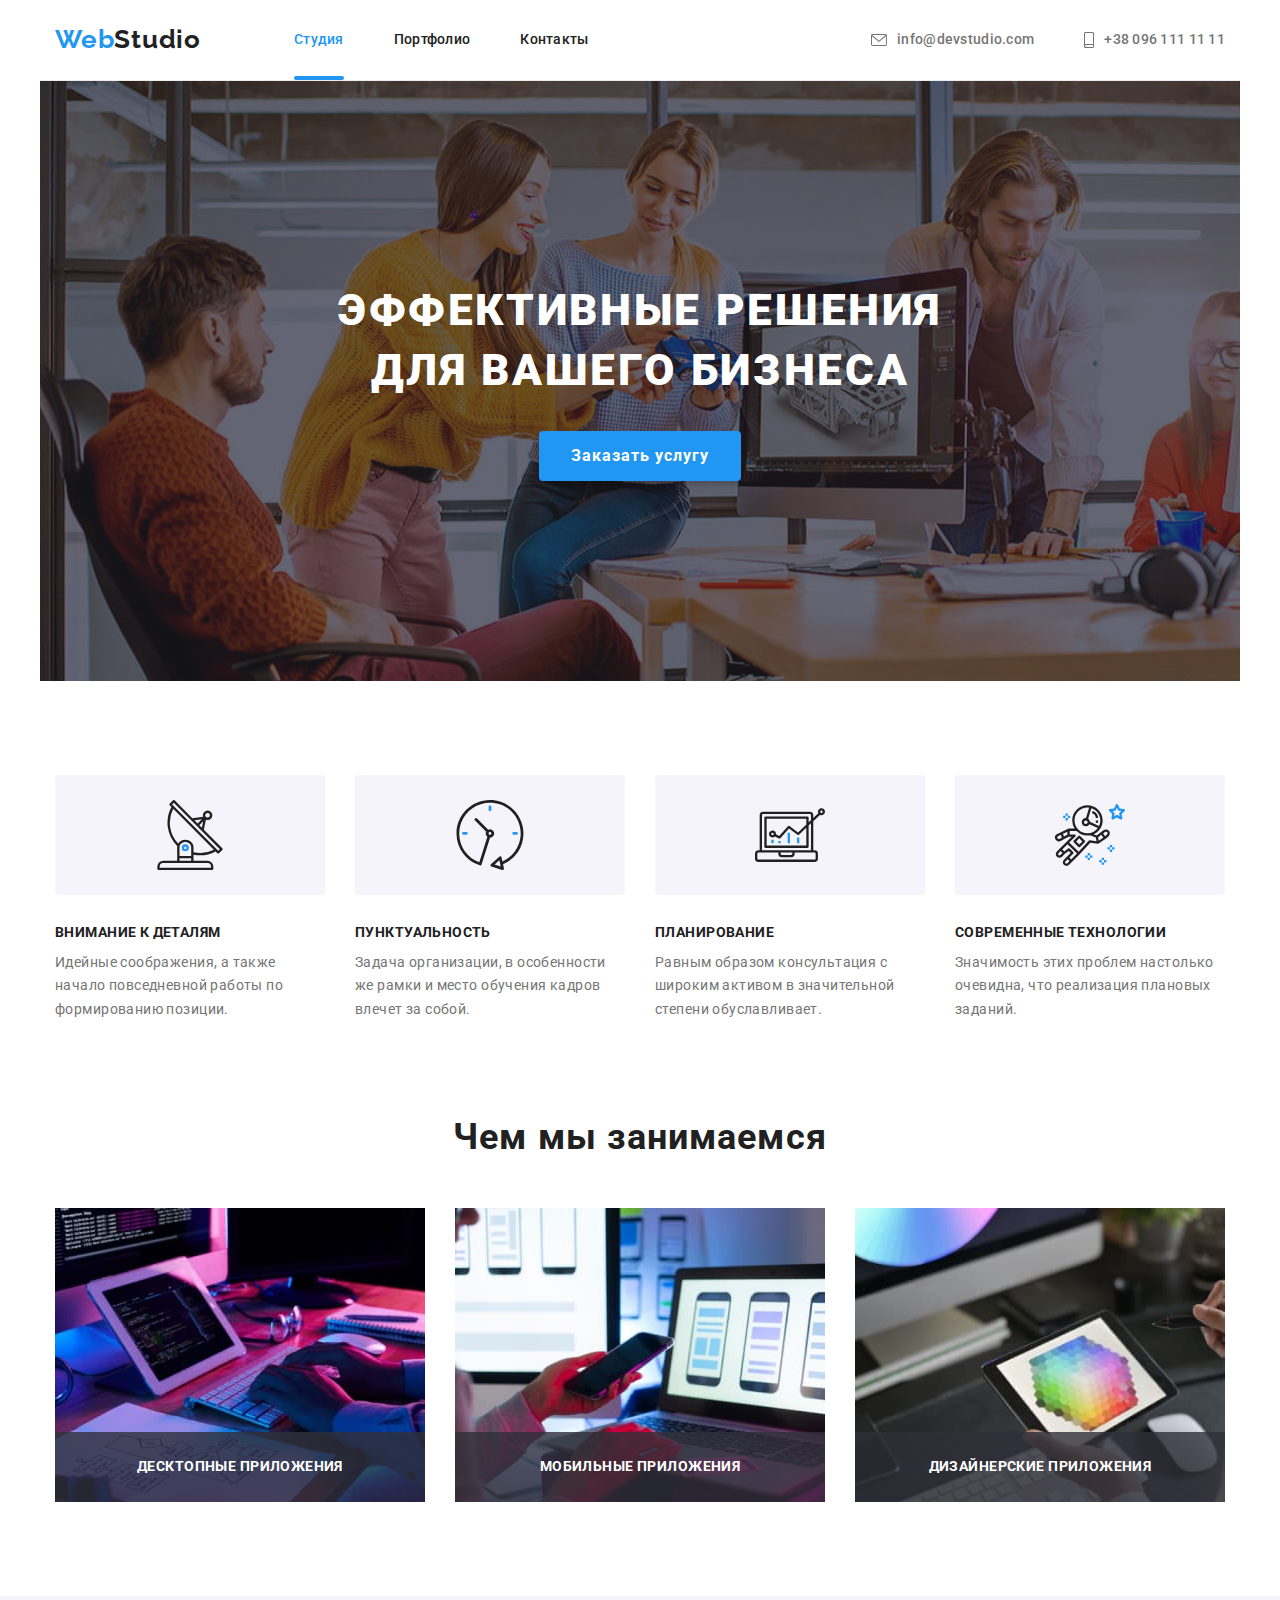
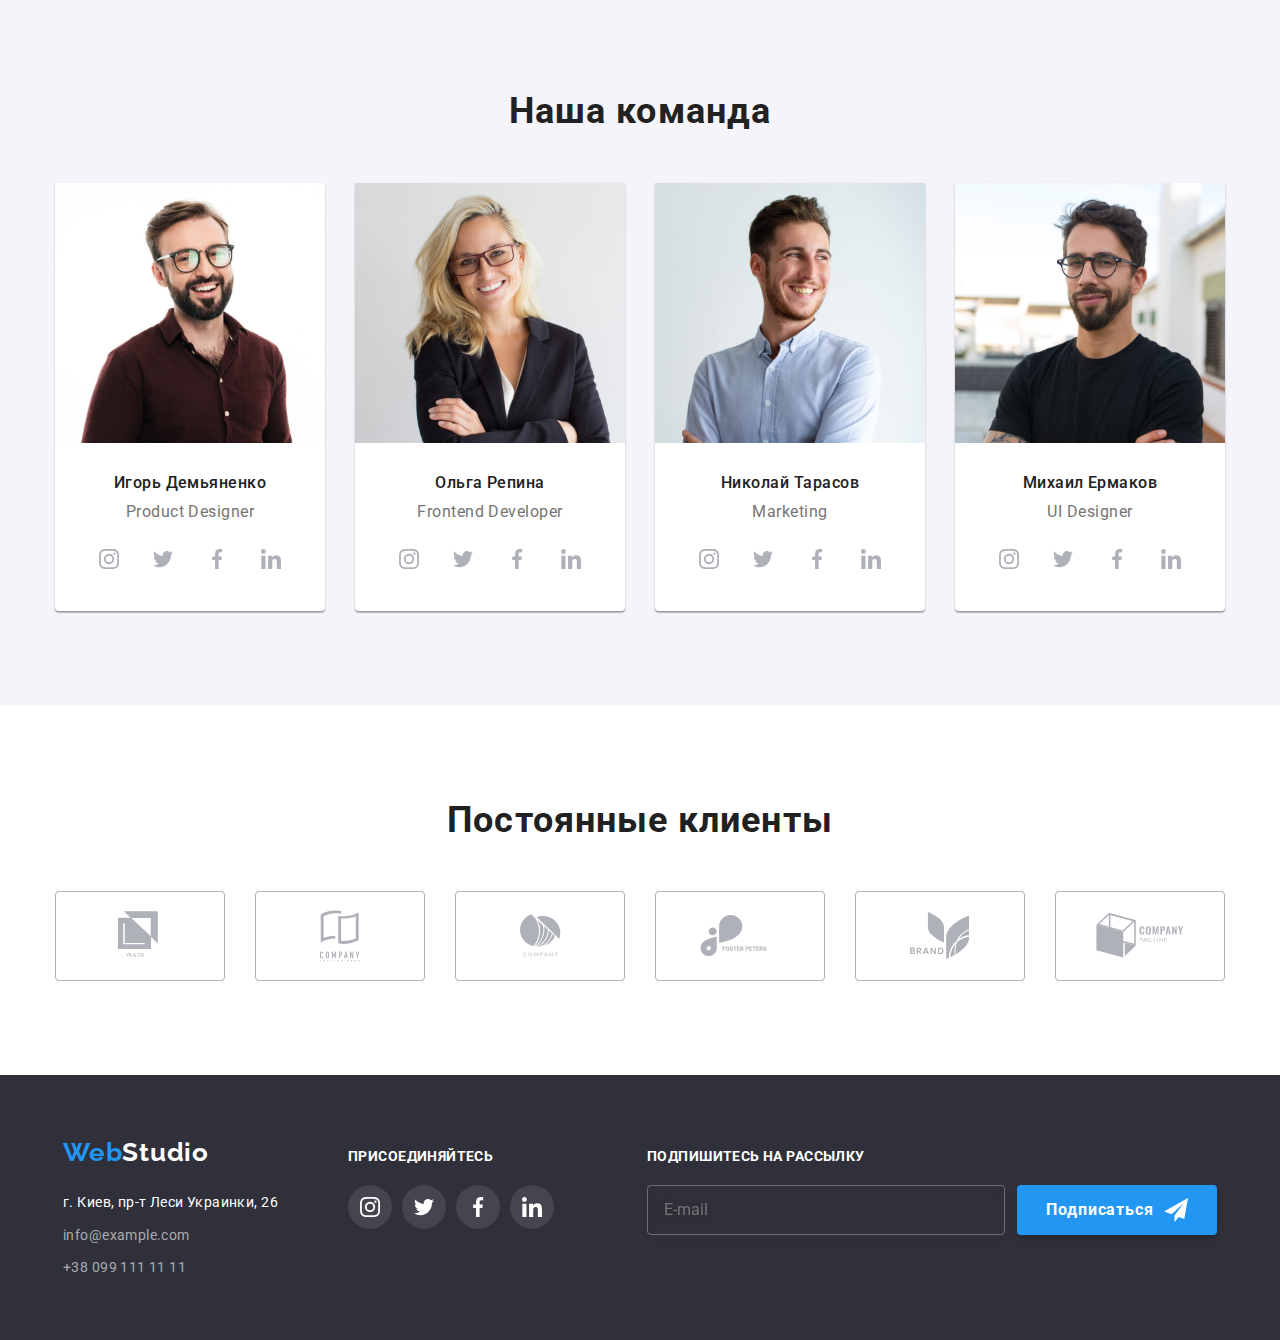
==== commit 9850df27: "test1" ====
--- a/index.html
+++ b/index.html
@@ -48,8 +48,8 @@
         <!--Hero-->
         <section class="studio-hero">
             <div class="container">
-                <h1>Эффективные решения<br>для вашего бизнеса</h1>
-                <a href="#" class="link" data-modal-open>Заказать услугу</a>
+                <h1 class="studio-heading">Эффективные решения<br>для вашего бизнеса</h1>
+                <a href="#" class="hero-link" data-modal-open>Заказать услугу</a>
                 <div class="backdrop is-hidden" data-modal>
                     <div class="modal">  
                         <a href="#" class="close-modal" data-modal-close>
@@ -175,11 +175,11 @@
             <div class="container">
                 <h2 class="team-header">Наша команда</h2>
                 <ul class="team-list">
-                    <li class="item">
-                        <img src="./images/t1.jpg" alt="Игорь Демьяненко" width="270">
-                        <div class="item-name">
-                            <h3>Игорь Демьяненко</h3>
-                            <p>Product Designer</p>                        
+                    <li class="team-member">
+                        <img class="member-photo" src="./images/t1.jpg" alt="Игорь Демьяненко">
+                        <div class="member-thumb">
+                            <h3 class="member-name">Игорь Демьяненко</h3>
+                            <p class="member-position">Product Designer</p>                        
                             <ul class="team-link">
                                 <li class="icon-item">
                                     <a href="#" class="icon-link">
@@ -212,11 +212,11 @@
                             </ul>
                         </div>                       
                     </li>
-                    <li class="item">
-                        <img src="./images/t2.jpg" alt="Ольга Репина" width="270">
-                        <div class="item-name">
-                            <h3>Ольга Репина</h3>
-                            <p>Frontend Developer</p>                        
+                    <li class="team-member">
+                        <img class="member-photo" src="./images/t2.jpg" alt="Ольга Репина">
+                        <div class="member-thumb">
+                            <h3 class="member-name">Ольга Репина</h3>
+                            <p class="member-position">Frontend Developer</p>                        
                             <ul class="team-link">
                                 <li class="icon-item">
                                     <a href="#" class="icon-link">
@@ -249,11 +249,11 @@
                             </ul>
                         </div>
                     </li>
-                    <li class="item">
-                        <img src="./images/t3.jpg" alt="Николай Тарасов" width="270">
-                        <div class="item-name">
-                            <h3>Николай Тарасов</h3>
-                            <p>Marketing</p>                       
+                    <li class="team-member">
+                        <img class="member-photo" src="./images/t3.jpg" alt="Николай Тарасов">
+                        <div class="member-thumb">
+                            <h3 class="member-name">Николай Тарасов</h3>
+                            <p class="member-position">Marketing</p>                       
                             <ul class="team-link">
                                 <li class="icon-item">
                                     <a href="#" class="icon-link">
@@ -286,11 +286,11 @@
                             </ul>
                         </div>
                     </li>
-                    <li class="item">
-                        <img src="./images/t4.jpg" alt="Михаил Ермаков" width="270">
-                        <div class="item-name">
-                            <h3>Михаил Ермаков</h3>
-                            <p>UI Designer</p>                        
+                    <li class="team-member">
+                        <img class="member-photo" src="./images/t4.jpg" alt="Михаил Ермаков">
+                        <div class="member-thumb">
+                            <h3 class="member-name">Михаил Ермаков</h3>
+                            <p class="member-position">UI Designer</p>                        
                             <ul class="team-link">
                                 <li class="icon-item">
                                     <a href="#" class="icon-link">
--- a/css/main.min.css
+++ b/css/main.min.css
@@ -1,2 +1,2 @@
-*,*::before,*::after{-webkit-box-sizing:border-box;box-sizing:border-box}img{display:block;max-width:100%;height:auto}.visually-hidden{position:absolute;width:1px;height:1px;margin:-1px;border:0;padding:0;white-space:nowrap;-webkit-clip-path:inset(100%);clip-path:inset(100%);clip:rect(0 0 0 0);overflow:hidden}.page-nav .nav-list,.page-address .address-list,.footer-section-2 .foot-link,.form .form-list,.qualities-list,.business-list,.team-list,.team-link,.clients-list,.buttons,.portfolio-list{list-style-type:none;margin:0;padding:0}.form-list .form-item:focus-within,.form-list .form-input:focus-within,.form-list .form-textarea:focus-within{border-color:#2196f3;outline:transparent;fill:#2196f3}.container{padding-left:15px;padding-right:15px;margin-left:auto;margin-right:auto}@media screen and (min-width: 480px){.container{width:480px}}@media screen and (min-width: 768px){.container{width:768px}}@media screen and (min-width: 1200px){.container{width:1200px}}body{background-color:#fff;color:#212121;font-family:"Roboto",sans-serif;font-weight:400;letter-spacing:0.03em}.header-def .container{display:-webkit-box;display:-ms-flexbox;display:flex;-webkit-box-align:center;-ms-flex-align:center;align-items:center;border-bottom:1px solid #ececec}.header-def .link{display:-webkit-box;display:-ms-flexbox;display:flex;-webkit-box-align:center;-ms-flex-align:center;align-items:center;padding-top:32px;padding-bottom:32px;font-style:normal;font-weight:500;font-size:14px;line-height:1.14;letter-spacing:0.02em;text-decoration:none;color:#212121;-webkit-transition:color 250ms cubic-bezier(0.4, 0, 0.2, 1);transition:color 250ms cubic-bezier(0.4, 0, 0.2, 1)}.header-def .link:hover,.header-def .link:focus{color:#2196f3}.header-def .item{position:relative}.page-nav{display:-webkit-box;display:-ms-flexbox;display:flex;-webkit-box-align:center;-ms-flex-align:center;align-items:center}.page-nav .nav-list{display:-webkit-box;display:-ms-flexbox;display:flex;margin-left:93px}.page-nav .item:not(:first-child){margin-left:50px}.page-nav .studio,.page-nav .portfolio,.page-nav .contacts{color:#2196f3}.page-nav .studio::after,.page-nav .portfolio::after,.page-nav .contacts::after{content:'';display:block;position:absolute;bottom:0;left:0;width:100%;height:4px;border-radius:2px;background-color:#2196f3}.page-address{margin-left:auto}.page-address .address-list{display:-webkit-box;display:-ms-flexbox;display:flex;-webkit-box-align:center;-ms-flex-align:center;align-items:center}.page-address .icon{margin-right:10px;fill:currentColor}.page-address .item:last-child{margin-left:50px}.page-address .reach{color:#757575}.logo{font-family:"Raleway",sans-serif;font-weight:700;font-size:26px;line-height:1.38;letter-spacing:0.03em;text-decoration:none;color:#212121}.logo-blue{color:#2196f3}footer{background-color:#2f303a}footer .container{padding-top:60px;padding-bottom:60px}@media screen and (max-width: 1199px){footer .container{text-align:center}}@media screen and (min-width: 768px){footer .container{display:-webkit-box;display:-ms-flexbox;display:flex;-webkit-box-pack:center;-ms-flex-pack:center;justify-content:center;-ms-flex-wrap:wrap;flex-wrap:wrap;-webkit-box-align:baseline;-ms-flex-align:baseline;align-items:baseline}}.footer-section-1 .logo{color:#fff}.footer-section-1 .contact{display:-webkit-box;display:-ms-flexbox;display:flex;-webkit-box-orient:vertical;-webkit-box-direction:normal;-ms-flex-direction:column;flex-direction:column;margin-top:20px}.footer-section-1 .adress{margin-top:0px;margin-bottom:0px;color:#fff;font-style:normal;font-size:14px;line-height:1.71;letter-spacing:0.03em}.footer-section-1 .link{margin-top:9px;color:#ffffff99;font-style:normal;font-size:14px;line-height:1.71;letter-spacing:0.03em;text-decoration:none}@media screen and (max-width: 767px){.footer-section-2{margin-top:60px}}@media screen and (min-width: 768px){.footer-section-2{margin-left:165px}}@media screen and (max-width: 1199px){.footer-section-2{text-align:center}}@media screen and (min-width: 1200px){.footer-section-2{margin-left:70px}}.footer-section-2 .text{margin-top:0px;margin-bottom:20px;font-weight:700;font-size:14px;line-height:1.14;text-transform:uppercase;letter-spacing:0.03em;color:#fff}.footer-section-2 .foot-link{display:-webkit-box;display:-ms-flexbox;display:flex;-webkit-box-pack:center;-ms-flex-pack:center;justify-content:center;-webkit-box-align:center;-ms-flex-align:center;align-items:center}.footer-section-2 .foot-item:not(:first-child){margin-left:10px}.footer-section-2 .icon-link{display:-webkit-box;display:-ms-flexbox;display:flex;-webkit-box-pack:center;-ms-flex-pack:center;justify-content:center;-webkit-box-align:center;-ms-flex-align:center;align-items:center;width:44px;height:44px;border-radius:50%;line-height:0px;background-color:#ffffff1a;-webkit-transition:background-color 250ms cubic-bezier(0.4, 0, 0.2, 1);transition:background-color 250ms cubic-bezier(0.4, 0, 0.2, 1)}.footer-section-2 .icon-link:hover,.footer-section-2 .icon-link:focus{background-color:#2196f3}.footer-section-2 .icon{fill:#fff}@media screen and (max-width: 1199px){.footer-section-3{margin-top:60px}}@media screen and (min-width: 1200px){.footer-section-3{margin-left:93px}}@media screen and (max-width: 1199px){.footer-section-3{text-align:center}}.footer-section-3 .text{margin-top:0px;margin-bottom:20px;font-weight:700;font-size:14px;line-height:1.14;text-transform:uppercase;letter-spacing:0.03em;color:#fff}@media screen and (min-width: 768px){.footer-section-3 .foot-form{display:-webkit-box;display:-ms-flexbox;display:flex;-ms-flex-wrap:wrap;flex-wrap:wrap;-webkit-box-orient:vertical;-webkit-box-direction:normal;-ms-flex-direction:column;flex-direction:column;-webkit-box-align:center;-ms-flex-align:center;align-items:center}}@media screen and (min-width: 1200px){.footer-section-3 .foot-form{-webkit-box-orient:horizontal;-webkit-box-direction:normal;-ms-flex-direction:row;flex-direction:row}}.footer-section-3 .foot-input{display:block;padding:0px 16px;height:50px;border:1px solid rgba(255,255,255,0.3);-webkit-filter:drop-shadow(0px 4px 4px rgba(0,0,0,0.15));filter:drop-shadow(0px 4px 4px rgba(0,0,0,0.15));border-radius:4px;outline:transparent;background-color:transparent;color:rgba(255,255,255,0.6)}@media screen and (max-width: 479px){.footer-section-3 .foot-input{width:100%}}@media screen and (min-width: 480px) and (max-width: 1199px){.footer-section-3 .foot-input{width:450px}}@media screen and (max-width: 1199px){.footer-section-3 .foot-input{margin-bottom:20px}}@media screen and (min-width: 1200px){.footer-section-3 .foot-input{margin-right:12px;width:358px}}.footer-section-3 .sign-button{display:-webkit-inline-box;display:-ms-inline-flexbox;display:inline-flex;-webkit-box-align:center;-ms-flex-align:center;align-items:center;-webkit-box-pack:center;-ms-flex-pack:center;justify-content:center;width:200px;height:50px;background-color:#2196f3;border-color:transparent;-webkit-box-shadow:0px 4px 4px rgba(0,0,0,0.15);box-shadow:0px 4px 4px rgba(0,0,0,0.15);border-radius:4px;cursor:pointer}.footer-section-3 .sign-name{margin-right:10px;font-weight:700;font-size:16px;line-height:1.87;letter-spacing:0.06em;color:#fff}.footer-section-3 .sign-icon{fill:#fff}.studio-hero{position:relative;background-color:#c4c4c4;background-image:-webkit-gradient(linear, left top, right top, from(#2f303a66), to(#2f303a66)),url(../images/backgrnd.jpg);background-image:linear-gradient(to right, #2f303a66, #2f303a66),url(../images/backgrnd.jpg);background-size:cover;color:#fff;text-align:center;max-width:1600px;margin:0 auto}.studio-hero .container{padding-top:200px;padding-bottom:200px}.studio-hero h1{margin-top:0px;margin-bottom:30px;font-weight:900;font-size:44px;line-height:1.36;letter-spacing:0.06em;text-transform:uppercase}.studio-hero .link{display:inline-block;padding:10px 32px;text-decoration:none;color:#fff;font-weight:700;font-size:16px;line-height:1.87;letter-spacing:0.06em;background:#2196f3;-webkit-box-shadow:0px 4px 4px rgba(0,0,0,0.15);box-shadow:0px 4px 4px rgba(0,0,0,0.15);border-radius:4px}.backdrop{position:fixed;top:0;left:0;z-index:9;width:100%;height:100%;background-color:rgba(0,0,0,0.2);opacity:1;-webkit-transition:opacity 250ms cubic-bezier(0.4, 0, 0.2, 1);transition:opacity 250ms cubic-bezier(0.4, 0, 0.2, 1)}.backdrop.is-hidden{opacity:0;pointer-events:none}.backdrop.is-hidden .modal{-webkit-transform:translate(-50%, -50%) scale(0, 0);transform:translate(-50%, -50%) scale(0, 0)}.modal{position:absolute;top:50%;left:50%;-webkit-transform:translate(-50%, -50%) scale(1, 1);transform:translate(-50%, -50%) scale(1, 1);min-width:528px;min-height:581px;background-color:#ffffff;-webkit-box-shadow:0px 1px 3px rgba(0,0,0,0.12),0px 1px 1px rgba(0,0,0,0.14),0px 2px 1px rgba(0,0,0,0.2);box-shadow:0px 1px 3px rgba(0,0,0,0.12),0px 1px 1px rgba(0,0,0,0.14),0px 2px 1px rgba(0,0,0,0.2);border-radius:4px;-webkit-transition:-webkit-transform 250ms cubic-bezier(0.4, 0, 0.2, 1);transition:-webkit-transform 250ms cubic-bezier(0.4, 0, 0.2, 1);transition:transform 250ms cubic-bezier(0.4, 0, 0.2, 1);transition:transform 250ms cubic-bezier(0.4, 0, 0.2, 1), -webkit-transform 250ms cubic-bezier(0.4, 0, 0.2, 1)}.modal .close-modal{display:-webkit-box;display:-ms-flexbox;display:flex;-webkit-box-pack:center;-ms-flex-pack:center;justify-content:center;-webkit-box-align:center;-ms-flex-align:center;align-items:center;position:absolute;top:8px;right:8px;width:30px;height:30px;border:1px solid rgba(0,0,0,0.1);border-radius:50%;cursor:pointer;-webkit-transition:fill 250ms cubic-bezier(0.4, 0, 0.2, 1);transition:fill 250ms cubic-bezier(0.4, 0, 0.2, 1)}.modal .close-modal:hover{fill:#2196f3}.form{padding:40px}.form .form-head{margin:0px;margin-bottom:12px;font-weight:700;font-size:20px;line-height:1.15;text-align:center;letter-spacing:0.03em;color:#212121}.form .form-list{margin-bottom:20px}.form .legal{position:relative;display:-webkit-box;display:-ms-flexbox;display:flex;-webkit-box-pack:center;-ms-flex-pack:center;justify-content:center;-webkit-box-align:center;-ms-flex-align:center;align-items:center;margin-bottom:30px;cursor:pointer}.form .legal::before{content:'';width:16px;height:15px;border:2px solid black;border-radius:4px;-webkit-transition:border-color 250ms cubic-bezier(0.4, 0, 0.2, 1),background-color 250ms cubic-bezier(0.4, 0, 0.2, 1);transition:border-color 250ms cubic-bezier(0.4, 0, 0.2, 1),background-color 250ms cubic-bezier(0.4, 0, 0.2, 1)}.form .legal-text{margin-left:7px;font-weight:400;font-size:14px;line-height:1.71;letter-spacing:0.03em;color:#757575}.form .legal-link{font-weight:400;font-size:14px;line-height:1.71;letter-spacing:0.03em;color:#2196f3}.form .submit-button{display:-webkit-inline-box;display:-ms-inline-flexbox;display:inline-flex;-webkit-box-align:center;-ms-flex-align:center;align-items:center;-webkit-box-pack:center;-ms-flex-pack:center;justify-content:center;width:200px;height:50px;color:#fff;background-color:#2196f3;-webkit-box-shadow:0px 4px 4px rgba(0,0,0,0.15);box-shadow:0px 4px 4px rgba(0,0,0,0.15);border-radius:4px;border-color:transparent;cursor:pointer}.form .submit-button:focus-within{background-color:#188ce8}.form .submit-name{font-weight:700;font-size:16px;line-height:1.87;letter-spacing:0.06em}.form .legal-checkbox{position:absolute;width:1px;height:1px;overflow:hidden;clip:rect(0 0 0 0)}.form .legal-checkbox:checked+.legal::before{background-image:url(../images/icons/icon-check.svg);background-size:contain;background-origin:border-box;border-radius:4px;border-color:transparent;background-color:#2196f3}.form-list .form-item{position:relative;display:-webkit-box;display:-ms-flexbox;display:flex;-webkit-box-orient:vertical;-webkit-box-direction:normal;-ms-flex-direction:column;flex-direction:column;margin-bottom:10px}.form-list .form-label{margin-right:auto;margin-bottom:4px;font-weight:400;font-size:12px;line-height:1.17;letter-spacing:0.01em;color:#757575}.form-list .form-input{padding:0px 42px;height:40px;border:1px solid rgba(33,33,33,0.2);border-radius:4px;-webkit-transition:border-color 250ms cubic-bezier(0.4, 0, 0.2, 1);transition:border-color 250ms cubic-bezier(0.4, 0, 0.2, 1)}.form-list .form-input:invalid{border-color:#f00}.form-list .icon{position:absolute;bottom:11px;left:12px;-webkit-transition:fill 250ms cubic-bezier(0.4, 0, 0.2, 1);transition:fill 250ms cubic-bezier(0.4, 0, 0.2, 1)}.form-list .form-textarea{padding:12px 16px;resize:none;border:1px solid rgba(33,33,33,0.2);border-radius:4px;-webkit-transition:border-color 250ms cubic-bezier(0.4, 0, 0.2, 1);transition:border-color 250ms cubic-bezier(0.4, 0, 0.2, 1)}.form-list .form-textarea::-webkit-input-placeholder{font-weight:400;font-size:14px;line-height:1.14;letter-spacing:0.01em;color:rgba(117,117,117,0.5);opacity:1}.form-list .form-textarea:-ms-input-placeholder{font-weight:400;font-size:14px;line-height:1.14;letter-spacing:0.01em;color:rgba(117,117,117,0.5);opacity:1}.form-list .form-textarea::-ms-input-placeholder{font-weight:400;font-size:14px;line-height:1.14;letter-spacing:0.01em;color:rgba(117,117,117,0.5);opacity:1}.form-list .form-textarea::placeholder{font-weight:400;font-size:14px;line-height:1.14;letter-spacing:0.01em;color:rgba(117,117,117,0.5);opacity:1}.studio-qualities .container{padding-top:60px;padding-bottom:60px}@media screen and (min-width: 1200px){.studio-qualities .container{padding-top:94px;padding-bottom:94px}}@media screen and (min-width: 768px){.qualities-list{display:-webkit-box;display:-ms-flexbox;display:flex;-webkit-box-pack:center;-ms-flex-pack:center;justify-content:center;-ms-flex-wrap:wrap;flex-wrap:wrap;margin:-15px}}@media screen and (min-width: 768px){.qualities-list .qualities-item{width:calc((100% - 2 * 30px) / 2);margin:15px}}@media screen and (min-width: 1200px){.qualities-list .qualities-item{width:calc((100% - 4 * 30px) / 4);margin:15px}}@media screen and (max-width: 767px){.qualities-list .qualities-item:not(:last-child){margin-bottom:30px}}.qualities-list .qualities-thumb{display:-webkit-box;display:-ms-flexbox;display:flex;-webkit-box-pack:center;-ms-flex-pack:center;justify-content:center;-webkit-box-align:center;-ms-flex-align:center;align-items:center;height:120px;margin-bottom:30px;background-color:#f5f4fa;border-radius:4px}.qualities-list .qualities-title{margin-top:0px;margin-bottom:10px;font-size:14px;line-height:1.14;letter-spacing:0.03em;text-align:center;text-transform:uppercase}@media screen and (min-width: 768px){.qualities-list .qualities-title{text-align:left}}.qualities-list .qualities-description{margin-top:0px;margin-bottom:0px;color:#757575;font-size:14px;line-height:1.71;letter-spacing:0.03em}.studio-business .container{padding-bottom:94px}.studio-business .business-header{margin-top:0px;margin-bottom:50px;font-size:36px;line-height:1.17;text-align:center;letter-spacing:0.03em}@media screen and (max-width: 1199px){.studio-business{display:none}}.business-list{display:-webkit-box;display:-ms-flexbox;display:flex}.business-list .business-item{position:relative}.business-list .business-item:not(:first-child){margin-left:30px}.business-list .label{position:absolute;bottom:0;left:0;display:-webkit-box;display:-ms-flexbox;display:flex;-webkit-box-align:center;-ms-flex-align:center;align-items:center;width:100%;height:70px;background-color:rgba(47,48,58,0.8)}.business-list .label-text{margin:0;margin-left:auto;margin-right:auto;font-size:14px;line-height:1.14;letter-spacing:0.03em;text-transform:uppercase;color:#fff}.studio-team{background-color:#f5f4fa}.studio-team .container{padding-top:94px;padding-bottom:94px}.studio-team .team-header{margin-top:0px;margin-bottom:0px;text-align:center;font-size:36px;line-height:1.17;letter-spacing:0.03em}.team-list{display:-webkit-box;display:-ms-flexbox;display:flex;margin-top:50px}.team-list .item{background-color:#fff;-webkit-box-shadow:0px 1px 3px rgba(0,0,0,0.12),0px 1px 1px rgba(0,0,0,0.14),0px 2px 1px rgba(0,0,0,0.2);box-shadow:0px 1px 3px rgba(0,0,0,0.12),0px 1px 1px rgba(0,0,0,0.14),0px 2px 1px rgba(0,0,0,0.2);border-radius:0px 0px 4px 4px}.team-list .item:not(:first-child){margin-left:30px}.team-list .item-name{padding-top:30px;padding-right:32px;padding-left:32px;padding-bottom:30px}.team-list h3{margin-top:0px;margin-bottom:10px;font-weight:500;font-size:16px;line-height:1.19;text-align:center;letter-spacing:0.03em}.team-list p{margin-top:0px;margin-bottom:16px;color:#757575;font-size:16px;line-height:1.19;text-align:center;letter-spacing:0.03em}.team-link{display:-webkit-box;display:-ms-flexbox;display:flex;-webkit-box-align:center;-ms-flex-align:center;align-items:center}.team-link .icon-item:not(:first-child){margin-left:10px}.team-link .icon-link{display:-webkit-box;display:-ms-flexbox;display:flex;-webkit-box-pack:center;-ms-flex-pack:center;justify-content:center;-webkit-box-align:center;-ms-flex-align:center;align-items:center;height:44px;width:44px;line-height:0px;border-radius:50%;fill:#afb1b8;-webkit-transition:background-color 250ms cubic-bezier(0.4, 0, 0.2, 1),fill 250ms cubic-bezier(0.4, 0, 0.2, 1);transition:background-color 250ms cubic-bezier(0.4, 0, 0.2, 1),fill 250ms cubic-bezier(0.4, 0, 0.2, 1)}.team-link .icon-link:focus,.team-link .icon-link:hover{background-color:#2196f3;-webkit-filter:drop-shadow(0px 4px 4px rgba(0,0,0,0.25));filter:drop-shadow(0px 4px 4px rgba(0,0,0,0.25));fill:#fff}.studio-clients .container{padding-top:60px;padding-bottom:60px}@media screen and (min-width: 1200px){.studio-clients .container{padding-top:94px;padding-bottom:94px}}.studio-clients .clients-header{margin-top:0px;margin-bottom:30px;font-size:28px;line-height:1.18;text-align:center;letter-spacing:0.03em}@media screen and (min-width: 1200px){.studio-clients .clients-header{margin-bottom:50px;font-size:36px;line-height:1.17}}.clients-list{display:-webkit-box;display:-ms-flexbox;display:flex;-ms-flex-wrap:wrap;flex-wrap:wrap;-webkit-box-pack:center;-ms-flex-pack:center;justify-content:center;-webkit-box-align:center;-ms-flex-align:center;align-items:center;margin:-15px}.clients-list .clients-item{width:calc((100% - 2 * 30px) / 2);margin:15px}@media screen and (min-width: 768px){.clients-list .clients-item{width:calc((100% - 3 * 30px) / 3)}}@media screen and (min-width: 1200px){.clients-list .clients-item{width:calc((100% - 6 * 30px) / 6)}}.clients-list .client-link{display:-webkit-box;display:-ms-flexbox;display:flex;-webkit-box-pack:center;-ms-flex-pack:center;justify-content:center;-webkit-box-align:center;-ms-flex-align:center;align-items:center;height:90px;line-height:0px;border:1px solid #afb1b8;border-radius:4px;fill:#afb1b8;-webkit-transition:border-color 250ms cubic-bezier(0.4, 0, 0.2, 1),fill 250ms cubic-bezier(0.4, 0, 0.2, 1);transition:border-color 250ms cubic-bezier(0.4, 0, 0.2, 1),fill 250ms cubic-bezier(0.4, 0, 0.2, 1)}.clients-list .client-link:focus,.clients-list .client-link:hover{border-color:#2196f3;fill:#2196f3}.portfolio .container{padding-top:94px;padding-bottom:94px;height:1554px}.buttons{display:-webkit-box;display:-ms-flexbox;display:flex;-webkit-box-pack:center;-ms-flex-pack:center;justify-content:center;margin-bottom:50px}.buttons .item:not(:first-child){margin-left:8px}.buttons .btn{padding:6px 22px;font-weight:500;font-size:16px;line-height:1.62;letter-spacing:0.03em;color:#212121;border-radius:4px;border-style:none;border-color:#f5f4fa;background:#f5f4fa;-webkit-transition:color 250ms cubic-bezier(0.4, 0, 0.2, 1),background-color 250ms cubic-bezier(0.4, 0, 0.2, 1),-webkit-box-shadow 250ms cubic-bezier(0.4, 0, 0.2, 1);transition:color 250ms cubic-bezier(0.4, 0, 0.2, 1),background-color 250ms cubic-bezier(0.4, 0, 0.2, 1),-webkit-box-shadow 250ms cubic-bezier(0.4, 0, 0.2, 1);transition:color 250ms cubic-bezier(0.4, 0, 0.2, 1),background-color 250ms cubic-bezier(0.4, 0, 0.2, 1),box-shadow 250ms cubic-bezier(0.4, 0, 0.2, 1);transition:color 250ms cubic-bezier(0.4, 0, 0.2, 1),background-color 250ms cubic-bezier(0.4, 0, 0.2, 1),box-shadow 250ms cubic-bezier(0.4, 0, 0.2, 1),-webkit-box-shadow 250ms cubic-bezier(0.4, 0, 0.2, 1)}.buttons .btn:focus,.buttons .btn:hover{color:#fff;background-color:#2196f3;-webkit-box-shadow:0px 3px 1px rgba(0,0,0,0.1),0px 1px 2px rgba(0,0,0,0.08),0px 2px 2px rgba(0,0,0,0.12);box-shadow:0px 3px 1px rgba(0,0,0,0.1),0px 1px 2px rgba(0,0,0,0.08),0px 2px 2px rgba(0,0,0,0.12);border:none;outline:none}.portfolio-list{display:-webkit-box;display:-ms-flexbox;display:flex;-ms-flex-wrap:wrap;flex-wrap:wrap}.portfolio-list .portfolio-items:not(:nth-child(3n+1)){margin-left:30px}.portfolio-list .portfolio-items:not(:nth-last-child(-n+3)){margin-bottom:30px}.portfolio-list .link{position:relative;display:block;text-decoration:none;color:#212121;-webkit-transition:-webkit-box-shadow 250ms cubic-bezier(0.4, 0, 0.2, 1);transition:-webkit-box-shadow 250ms cubic-bezier(0.4, 0, 0.2, 1);transition:box-shadow 250ms cubic-bezier(0.4, 0, 0.2, 1);transition:box-shadow 250ms cubic-bezier(0.4, 0, 0.2, 1), -webkit-box-shadow 250ms cubic-bezier(0.4, 0, 0.2, 1)}.portfolio-list .link:hover,.portfolio-list .link:focus{-webkit-box-shadow:0px 1px 1px rgba(0,0,0,0.12),0px 4px 4px rgba(0,0,0,0.06),1px 4px 6px rgba(0,0,0,0.16);box-shadow:0px 1px 1px rgba(0,0,0,0.12),0px 4px 4px rgba(0,0,0,0.06),1px 4px 6px rgba(0,0,0,0.16)}.portfolio-list .link:hover .description,.portfolio-list .link:focus .description{-webkit-transform:translatey(0);transform:translatey(0)}.portfolio-list .description-thumb{position:absolute;top:0;left:0;overflow:hidden;display:-webkit-box;display:-ms-flexbox;display:flex;-webkit-box-align:center;-ms-flex-align:center;align-items:center}.portfolio-list .description{margin:0;padding:63px 24px;font-size:18px;line-height:1.56;letter-spacing:0.03em;color:#fff;background-color:rgba(33,150,243,0.9);-webkit-transform:translatey(100%);transform:translatey(100%);-webkit-transition:-webkit-transform 250ms cubic-bezier(0.4, 0, 0.2, 1);transition:-webkit-transform 250ms cubic-bezier(0.4, 0, 0.2, 1);transition:transform 250ms cubic-bezier(0.4, 0, 0.2, 1);transition:transform 250ms cubic-bezier(0.4, 0, 0.2, 1), -webkit-transform 250ms cubic-bezier(0.4, 0, 0.2, 1)}.portfolio-list .border{padding:20px 24px;background:#fff;border:1px solid #eeeeee;border-top:none;-webkit-box-sizing:border-box;box-sizing:border-box}.portfolio-list h3{margin-top:0px;margin-bottom:4px;font-weight:700;font-size:18px;line-height:2;letter-spacing:0.06em}.portfolio-list .item-description{margin-top:0px;margin-bottom:0px;color:#757575;font-size:16px;line-height:1.87;letter-spacing:0.03em}
+*,*::before,*::after{-webkit-box-sizing:border-box;box-sizing:border-box}img{display:block;max-width:100%;height:auto}.visually-hidden{position:absolute;width:1px;height:1px;margin:-1px;border:0;padding:0;white-space:nowrap;-webkit-clip-path:inset(100%);clip-path:inset(100%);clip:rect(0 0 0 0);overflow:hidden}.portfolio-list,.buttons,.clients-list,.team-link,.team-list,.business-list,.qualities-list,.form .form-list,.footer-section-2 .foot-link,.page-address .address-list,.page-nav .nav-list{list-style-type:none;margin:0;padding:0}.form-list .form-textarea:focus-within,.form-list .form-input:focus-within,.form-list .form-item:focus-within{border-color:#2196f3;outline:transparent;fill:#2196f3}.container{padding-left:15px;padding-right:15px;margin-left:auto;margin-right:auto}@media screen and (min-width: 480px){.container{width:480px}}@media screen and (min-width: 768px){.container{width:768px}}@media screen and (min-width: 1200px){.container{width:1200px}}body{background-color:#fff;color:#212121;font-family:"Roboto",sans-serif;font-weight:400;letter-spacing:.03em}.header-def .container{display:-webkit-box;display:-ms-flexbox;display:flex;-webkit-box-align:center;-ms-flex-align:center;align-items:center;border-bottom:1px solid #ececec}.header-def .link{display:-webkit-box;display:-ms-flexbox;display:flex;-webkit-box-align:center;-ms-flex-align:center;align-items:center;padding-top:32px;padding-bottom:32px;font-style:normal;font-weight:500;font-size:14px;line-height:1.14;letter-spacing:.02em;text-decoration:none;color:#212121;-webkit-transition:color 250ms cubic-bezier(0.4, 0, 0.2, 1);transition:color 250ms cubic-bezier(0.4, 0, 0.2, 1)}.header-def .link:hover,.header-def .link:focus{color:#2196f3}.header-def .item{position:relative}.page-nav{display:-webkit-box;display:-ms-flexbox;display:flex;-webkit-box-align:center;-ms-flex-align:center;align-items:center}.page-nav .nav-list{display:-webkit-box;display:-ms-flexbox;display:flex;margin-left:93px}.page-nav .item:not(:first-child){margin-left:50px}.page-nav .studio,.page-nav .portfolio,.page-nav .contacts{color:#2196f3}.page-nav .studio::after,.page-nav .portfolio::after,.page-nav .contacts::after{content:"";display:block;position:absolute;bottom:0;left:0;width:100%;height:4px;border-radius:2px;background-color:#2196f3}.page-address{margin-left:auto}.page-address .address-list{display:-webkit-box;display:-ms-flexbox;display:flex;-webkit-box-align:center;-ms-flex-align:center;align-items:center}.page-address .icon{margin-right:10px;fill:currentColor}.page-address .item:last-child{margin-left:50px}.page-address .reach{color:#757575}.logo{font-family:"Raleway",sans-serif;font-weight:700;font-size:26px;line-height:1.38;letter-spacing:.03em;text-decoration:none;color:#212121}.logo-blue{color:#2196f3}footer{background-color:#2f303a;background-size:cover}footer .container{padding-top:60px;padding-bottom:60px}@media screen and (max-width: 1199px){footer .container{text-align:center}}@media screen and (min-width: 768px){footer .container{display:-webkit-box;display:-ms-flexbox;display:flex;-webkit-box-pack:center;-ms-flex-pack:center;justify-content:center;-ms-flex-wrap:wrap;flex-wrap:wrap;-webkit-box-align:baseline;-ms-flex-align:baseline;align-items:baseline}}.footer-section-1 .logo{color:#fff}.footer-section-1 .contact{display:-webkit-box;display:-ms-flexbox;display:flex;-webkit-box-orient:vertical;-webkit-box-direction:normal;-ms-flex-direction:column;flex-direction:column;margin-top:20px}.footer-section-1 .adress{margin-top:0px;margin-bottom:0px;color:#fff;font-style:normal;font-size:14px;line-height:1.71;letter-spacing:.03em}.footer-section-1 .link{margin-top:9px;color:#ffffff99;font-style:normal;font-size:14px;line-height:1.71;letter-spacing:.03em;text-decoration:none}@media screen and (max-width: 767px){.footer-section-2{margin-top:60px}}@media screen and (min-width: 768px){.footer-section-2{margin-left:165px}}@media screen and (max-width: 1199px){.footer-section-2{text-align:center}}@media screen and (min-width: 1200px){.footer-section-2{margin-left:70px}}.footer-section-2 .text{margin-top:0px;margin-bottom:20px;font-weight:700;font-size:14px;line-height:1.14;text-transform:uppercase;letter-spacing:.03em;color:#fff}.footer-section-2 .foot-link{display:-webkit-box;display:-ms-flexbox;display:flex;-webkit-box-pack:center;-ms-flex-pack:center;justify-content:center;-webkit-box-align:center;-ms-flex-align:center;align-items:center}.footer-section-2 .foot-item:not(:first-child){margin-left:10px}.footer-section-2 .icon-link{display:-webkit-box;display:-ms-flexbox;display:flex;-webkit-box-pack:center;-ms-flex-pack:center;justify-content:center;-webkit-box-align:center;-ms-flex-align:center;align-items:center;width:44px;height:44px;border-radius:50%;line-height:0px;background-color:#ffffff1a;-webkit-transition:background-color 250ms cubic-bezier(0.4, 0, 0.2, 1);transition:background-color 250ms cubic-bezier(0.4, 0, 0.2, 1)}.footer-section-2 .icon-link:hover,.footer-section-2 .icon-link:focus{background-color:#2196f3}.footer-section-2 .icon{fill:#fff}@media screen and (max-width: 1199px){.footer-section-3{margin-top:60px}}@media screen and (min-width: 1200px){.footer-section-3{margin-left:93px}}@media screen and (max-width: 1199px){.footer-section-3{text-align:center}}.footer-section-3 .text{margin-top:0px;margin-bottom:20px;font-weight:700;font-size:14px;line-height:1.14;text-transform:uppercase;letter-spacing:.03em;color:#fff}@media screen and (min-width: 768px){.footer-section-3 .foot-form{display:-webkit-box;display:-ms-flexbox;display:flex;-ms-flex-wrap:wrap;flex-wrap:wrap;-webkit-box-orient:vertical;-webkit-box-direction:normal;-ms-flex-direction:column;flex-direction:column;-webkit-box-align:center;-ms-flex-align:center;align-items:center}}@media screen and (min-width: 1200px){.footer-section-3 .foot-form{-webkit-box-orient:horizontal;-webkit-box-direction:normal;-ms-flex-direction:row;flex-direction:row}}.footer-section-3 .foot-input{display:block;padding:0px 16px;height:50px;border:1px solid rgba(255,255,255,.3);-webkit-filter:drop-shadow(0px 4px 4px rgba(0, 0, 0, 0.15));filter:drop-shadow(0px 4px 4px rgba(0, 0, 0, 0.15));border-radius:4px;outline:transparent;background-color:transparent;color:rgba(255,255,255,.6)}@media screen and (max-width: 479px){.footer-section-3 .foot-input{width:100%}}@media screen and (min-width: 480px)and (max-width: 1199px){.footer-section-3 .foot-input{width:450px}}@media screen and (max-width: 1199px){.footer-section-3 .foot-input{margin-bottom:20px}}@media screen and (min-width: 1200px){.footer-section-3 .foot-input{margin-right:12px;width:358px}}.footer-section-3 .sign-button{display:-webkit-inline-box;display:-ms-inline-flexbox;display:inline-flex;-webkit-box-align:center;-ms-flex-align:center;align-items:center;-webkit-box-pack:center;-ms-flex-pack:center;justify-content:center;width:200px;height:50px;background-color:#2196f3;border-color:transparent;-webkit-box-shadow:0px 4px 4px rgba(0,0,0,.15);box-shadow:0px 4px 4px rgba(0,0,0,.15);border-radius:4px;cursor:pointer}.footer-section-3 .sign-name{margin-right:10px;font-weight:700;font-size:16px;line-height:1.87;letter-spacing:.06em;color:#fff}.footer-section-3 .sign-icon{fill:#fff}.studio-hero{position:relative;background-color:#c4c4c4;background-image:-webkit-gradient(linear, left top, right top, from(#2f303a66), to(#2f303a66)),url(../images/backgrnd.jpg);background-image:linear-gradient(to right, #2f303a66, #2f303a66),url(../images/backgrnd.jpg);background-size:cover;color:#fff;text-align:center;max-width:1200px;margin:0 auto}.studio-hero .container{padding-top:118px;padding-bottom:118px}@media screen and (min-width: 1200px){.studio-hero .container{padding-top:200px;padding-bottom:200px}}.studio-hero .studio-heading{margin-top:0px;margin-bottom:30px;font-weight:900;font-size:26px;line-height:1.62;letter-spacing:.06em;text-transform:uppercase}@media screen and (min-width: 1200px){.studio-hero .studio-heading{font-size:44px;line-height:1.36}}.studio-hero .hero-link{display:inline-block;padding:10px 32px;text-decoration:none;color:#fff;font-weight:700;font-size:16px;line-height:1.87;letter-spacing:.06em;background:#2196f3;-webkit-box-shadow:0px 4px 4px rgba(0,0,0,.15);box-shadow:0px 4px 4px rgba(0,0,0,.15);border-radius:4px}.backdrop{position:fixed;top:0;left:0;z-index:9;width:100%;height:100%;background-color:rgba(0,0,0,.2);opacity:1;-webkit-transition:opacity 250ms cubic-bezier(0.4, 0, 0.2, 1);transition:opacity 250ms cubic-bezier(0.4, 0, 0.2, 1)}.backdrop.is-hidden{opacity:0;pointer-events:none}.backdrop.is-hidden .modal{-webkit-transform:translate(-50%, -50%) scale(0, 0);transform:translate(-50%, -50%) scale(0, 0)}.modal{position:absolute;top:50%;left:50%;-webkit-transform:translate(-50%, -50%) scale(1, 1);transform:translate(-50%, -50%) scale(1, 1);min-width:528px;min-height:581px;background-color:#fff;-webkit-box-shadow:0px 1px 3px rgba(0,0,0,.12),0px 1px 1px rgba(0,0,0,.14),0px 2px 1px rgba(0,0,0,.2);box-shadow:0px 1px 3px rgba(0,0,0,.12),0px 1px 1px rgba(0,0,0,.14),0px 2px 1px rgba(0,0,0,.2);border-radius:4px;-webkit-transition:-webkit-transform 250ms cubic-bezier(0.4, 0, 0.2, 1);transition:-webkit-transform 250ms cubic-bezier(0.4, 0, 0.2, 1);transition:transform 250ms cubic-bezier(0.4, 0, 0.2, 1);transition:transform 250ms cubic-bezier(0.4, 0, 0.2, 1), -webkit-transform 250ms cubic-bezier(0.4, 0, 0.2, 1)}.modal .close-modal{display:-webkit-box;display:-ms-flexbox;display:flex;-webkit-box-pack:center;-ms-flex-pack:center;justify-content:center;-webkit-box-align:center;-ms-flex-align:center;align-items:center;position:absolute;top:8px;right:8px;width:30px;height:30px;border:1px solid rgba(0,0,0,.1);border-radius:50%;cursor:pointer;-webkit-transition:fill 250ms cubic-bezier(0.4, 0, 0.2, 1);transition:fill 250ms cubic-bezier(0.4, 0, 0.2, 1)}.modal .close-modal:hover{fill:#2196f3}.form{padding:40px}.form .form-head{margin:0px;margin-bottom:12px;font-weight:700;font-size:20px;line-height:1.15;text-align:center;letter-spacing:.03em;color:#212121}.form .form-list{margin-bottom:20px}.form .legal{position:relative;display:-webkit-box;display:-ms-flexbox;display:flex;-webkit-box-pack:center;-ms-flex-pack:center;justify-content:center;-webkit-box-align:center;-ms-flex-align:center;align-items:center;margin-bottom:30px;cursor:pointer}.form .legal::before{content:"";width:16px;height:15px;border:2px solid #000;border-radius:4px;-webkit-transition:border-color 250ms cubic-bezier(0.4, 0, 0.2, 1),background-color 250ms cubic-bezier(0.4, 0, 0.2, 1);transition:border-color 250ms cubic-bezier(0.4, 0, 0.2, 1),background-color 250ms cubic-bezier(0.4, 0, 0.2, 1)}.form .legal-text{margin-left:7px;font-weight:400;font-size:14px;line-height:1.71;letter-spacing:.03em;color:#757575}.form .legal-link{font-weight:400;font-size:14px;line-height:1.71;letter-spacing:.03em;color:#2196f3}.form .submit-button{display:-webkit-inline-box;display:-ms-inline-flexbox;display:inline-flex;-webkit-box-align:center;-ms-flex-align:center;align-items:center;-webkit-box-pack:center;-ms-flex-pack:center;justify-content:center;width:200px;height:50px;color:#fff;background-color:#2196f3;-webkit-box-shadow:0px 4px 4px rgba(0,0,0,.15);box-shadow:0px 4px 4px rgba(0,0,0,.15);border-radius:4px;border-color:transparent;cursor:pointer}.form .submit-button:focus-within{background-color:#188ce8}.form .submit-name{font-weight:700;font-size:16px;line-height:1.87;letter-spacing:.06em}.form .legal-checkbox{position:absolute;width:1px;height:1px;overflow:hidden;clip:rect(0 0 0 0)}.form .legal-checkbox:checked+.legal::before{background-image:url(../images/icons/icon-check.svg);background-size:contain;background-origin:border-box;border-radius:4px;border-color:transparent;background-color:#2196f3}.form-list .form-item{position:relative;display:-webkit-box;display:-ms-flexbox;display:flex;-webkit-box-orient:vertical;-webkit-box-direction:normal;-ms-flex-direction:column;flex-direction:column;margin-bottom:10px}.form-list .form-label{margin-right:auto;margin-bottom:4px;font-weight:400;font-size:12px;line-height:1.17;letter-spacing:.01em;color:#757575}.form-list .form-input{padding:0px 42px;height:40px;border:1px solid rgba(33,33,33,.2);border-radius:4px;-webkit-transition:border-color 250ms cubic-bezier(0.4, 0, 0.2, 1);transition:border-color 250ms cubic-bezier(0.4, 0, 0.2, 1)}.form-list .form-input:invalid{border-color:red}.form-list .icon{position:absolute;bottom:11px;left:12px;-webkit-transition:fill 250ms cubic-bezier(0.4, 0, 0.2, 1);transition:fill 250ms cubic-bezier(0.4, 0, 0.2, 1)}.form-list .form-textarea{padding:12px 16px;resize:none;border:1px solid rgba(33,33,33,.2);border-radius:4px;-webkit-transition:border-color 250ms cubic-bezier(0.4, 0, 0.2, 1);transition:border-color 250ms cubic-bezier(0.4, 0, 0.2, 1)}.form-list .form-textarea::-webkit-input-placeholder{font-weight:400;font-size:14px;line-height:1.14;letter-spacing:.01em;color:rgba(117,117,117,.5);opacity:1}.form-list .form-textarea::-moz-placeholder{font-weight:400;font-size:14px;line-height:1.14;letter-spacing:.01em;color:rgba(117,117,117,.5);opacity:1}.form-list .form-textarea:-ms-input-placeholder{font-weight:400;font-size:14px;line-height:1.14;letter-spacing:.01em;color:rgba(117,117,117,.5);opacity:1}.form-list .form-textarea::-ms-input-placeholder{font-weight:400;font-size:14px;line-height:1.14;letter-spacing:.01em;color:rgba(117,117,117,.5);opacity:1}.form-list .form-textarea::placeholder{font-weight:400;font-size:14px;line-height:1.14;letter-spacing:.01em;color:rgba(117,117,117,.5);opacity:1}.studio-qualities .container{padding-top:60px;padding-bottom:60px}@media screen and (min-width: 1200px){.studio-qualities .container{padding-top:94px;padding-bottom:94px}}@media screen and (min-width: 768px){.qualities-list{display:-webkit-box;display:-ms-flexbox;display:flex;-webkit-box-pack:center;-ms-flex-pack:center;justify-content:center;-ms-flex-wrap:wrap;flex-wrap:wrap;margin:-15px}}@media screen and (min-width: 768px){.qualities-list .qualities-item{width:calc((100% - 2 * 30px) / 2);margin:15px}}@media screen and (min-width: 1200px){.qualities-list .qualities-item{width:calc((100% - 4 * 30px) / 4);margin:15px}}@media screen and (max-width: 767px){.qualities-list .qualities-item:not(:last-child){margin-bottom:30px}}.qualities-list .qualities-thumb{display:-webkit-box;display:-ms-flexbox;display:flex;-webkit-box-pack:center;-ms-flex-pack:center;justify-content:center;-webkit-box-align:center;-ms-flex-align:center;align-items:center;height:120px;margin-bottom:30px;background-color:#f5f4fa;border-radius:4px}.qualities-list .qualities-title{margin-top:0px;margin-bottom:10px;font-size:14px;line-height:1.14;letter-spacing:.03em;text-align:center;text-transform:uppercase}@media screen and (min-width: 768px){.qualities-list .qualities-title{text-align:left}}.qualities-list .qualities-description{margin-top:0px;margin-bottom:0px;color:#757575;font-size:14px;line-height:1.71;letter-spacing:.03em}.studio-business .container{padding-bottom:94px}.studio-business .business-header{margin-top:0px;margin-bottom:50px;font-size:36px;line-height:1.17;text-align:center;letter-spacing:.03em}@media screen and (max-width: 1199px){.studio-business{display:none}}.business-list{display:-webkit-box;display:-ms-flexbox;display:flex}.business-list .business-item{position:relative}.business-list .business-item:not(:first-child){margin-left:30px}.business-list .label{position:absolute;bottom:0;left:0;display:-webkit-box;display:-ms-flexbox;display:flex;-webkit-box-align:center;-ms-flex-align:center;align-items:center;width:100%;height:70px;background-color:rgba(47,48,58,.8)}.business-list .label-text{margin:0;margin-left:auto;margin-right:auto;font-size:14px;line-height:1.14;letter-spacing:.03em;text-transform:uppercase;color:#fff}.studio-team{background-color:#f5f4fa}.studio-team .container{padding-top:60px;padding-bottom:60px}@media screen and (min-width: 1200px){.studio-team .container{padding-top:94px;padding-bottom:94px}}.studio-team .team-header{margin-top:0px;margin-bottom:30px;text-align:center;font-size:28px;line-height:1.18;letter-spacing:.03em}@media screen and (min-width: 1200px){.studio-team .team-header{margin-bottom:50px;font-size:36px;line-height:1.17}}@media screen and (min-width: 768px){.team-list{display:-webkit-box;display:-ms-flexbox;display:flex;-ms-flex-wrap:wrap;flex-wrap:wrap;margin:-15px}}.team-list .team-member{width:100%;background-color:#fff;-webkit-box-shadow:0px 1px 3px rgba(0,0,0,.12),0px 1px 1px rgba(0,0,0,.14),0px 2px 1px rgba(0,0,0,.2);box-shadow:0px 1px 3px rgba(0,0,0,.12),0px 1px 1px rgba(0,0,0,.14),0px 2px 1px rgba(0,0,0,.2);border-radius:0px 0px 4px 4px}@media screen and (max-width: 767px){.team-list .team-member:not(:first-child){margin-top:30px}}@media screen and (min-width: 768px){.team-list .team-member{margin:15px;width:calc((100% - 2 * 30px) / 2)}}@media screen and (min-width: 1200px){.team-list .team-member{width:calc((100% - 4 * 30px) / 4)}}.team-list .member-photo{height:460px}@media screen and (min-width: 768px){.team-list .member-photo{height:374px}}@media screen and (min-width: 1200px){.team-list .member-photo{height:260px}}.team-list .member-thumb{padding-top:30px;padding-right:32px;padding-left:32px;padding-bottom:24px}@media screen and (min-width: 1200px){.team-list .member-thumb{padding-bottom:30px}}.team-list .member-name{margin-top:0px;margin-bottom:10px;font-weight:500;font-size:16px;line-height:1.19;text-align:center;letter-spacing:.03em}.team-list .member-position{margin-top:0px;margin-bottom:16px;color:#757575;font-size:16px;line-height:1.19;text-align:center;letter-spacing:.03em}.team-link{display:-webkit-box;display:-ms-flexbox;display:flex;-webkit-box-pack:center;-ms-flex-pack:center;justify-content:center;-webkit-box-align:center;-ms-flex-align:center;align-items:center}.team-link .icon-item:not(:first-child){margin-left:10px}.team-link .icon-link{display:-webkit-box;display:-ms-flexbox;display:flex;-webkit-box-pack:center;-ms-flex-pack:center;justify-content:center;-webkit-box-align:center;-ms-flex-align:center;align-items:center;height:44px;width:44px;line-height:0px;border-radius:50%;fill:#afb1b8;-webkit-transition:background-color 250ms cubic-bezier(0.4, 0, 0.2, 1),fill 250ms cubic-bezier(0.4, 0, 0.2, 1);transition:background-color 250ms cubic-bezier(0.4, 0, 0.2, 1),fill 250ms cubic-bezier(0.4, 0, 0.2, 1)}.team-link .icon-link:focus,.team-link .icon-link:hover{background-color:#2196f3;-webkit-filter:drop-shadow(0px 4px 4px rgba(0, 0, 0, 0.25));filter:drop-shadow(0px 4px 4px rgba(0, 0, 0, 0.25));fill:#fff}.studio-clients .container{padding-top:60px;padding-bottom:60px}@media screen and (min-width: 1200px){.studio-clients .container{padding-top:94px;padding-bottom:94px}}.studio-clients .clients-header{margin-top:0px;margin-bottom:30px;font-size:28px;line-height:1.18;text-align:center;letter-spacing:.03em}@media screen and (min-width: 1200px){.studio-clients .clients-header{margin-bottom:50px;font-size:36px;line-height:1.17}}.clients-list{display:-webkit-box;display:-ms-flexbox;display:flex;-ms-flex-wrap:wrap;flex-wrap:wrap;-webkit-box-pack:center;-ms-flex-pack:center;justify-content:center;-webkit-box-align:center;-ms-flex-align:center;align-items:center;margin:-15px}.clients-list .clients-item{width:calc((100% - 2 * 30px) / 2);margin:15px}@media screen and (min-width: 768px){.clients-list .clients-item{width:calc((100% - 3 * 30px) / 3)}}@media screen and (min-width: 1200px){.clients-list .clients-item{width:calc((100% - 6 * 30px) / 6)}}.clients-list .client-link{display:-webkit-box;display:-ms-flexbox;display:flex;-webkit-box-pack:center;-ms-flex-pack:center;justify-content:center;-webkit-box-align:center;-ms-flex-align:center;align-items:center;height:90px;line-height:0px;border:1px solid #afb1b8;border-radius:4px;fill:#afb1b8;-webkit-transition:border-color 250ms cubic-bezier(0.4, 0, 0.2, 1),fill 250ms cubic-bezier(0.4, 0, 0.2, 1);transition:border-color 250ms cubic-bezier(0.4, 0, 0.2, 1),fill 250ms cubic-bezier(0.4, 0, 0.2, 1)}.clients-list .client-link:focus,.clients-list .client-link:hover{border-color:#2196f3;fill:#2196f3}.portfolio .container{padding-top:94px;padding-bottom:94px;height:1554px}.buttons{display:-webkit-box;display:-ms-flexbox;display:flex;-webkit-box-pack:center;-ms-flex-pack:center;justify-content:center;margin-bottom:50px}.buttons .item:not(:first-child){margin-left:8px}.buttons .btn{padding:6px 22px;font-weight:500;font-size:16px;line-height:1.62;letter-spacing:.03em;color:#212121;border-radius:4px;border-style:none;border-color:#f5f4fa;background:#f5f4fa;-webkit-transition:color 250ms cubic-bezier(0.4, 0, 0.2, 1),background-color 250ms cubic-bezier(0.4, 0, 0.2, 1),-webkit-box-shadow 250ms cubic-bezier(0.4, 0, 0.2, 1);transition:color 250ms cubic-bezier(0.4, 0, 0.2, 1),background-color 250ms cubic-bezier(0.4, 0, 0.2, 1),-webkit-box-shadow 250ms cubic-bezier(0.4, 0, 0.2, 1);transition:color 250ms cubic-bezier(0.4, 0, 0.2, 1),background-color 250ms cubic-bezier(0.4, 0, 0.2, 1),box-shadow 250ms cubic-bezier(0.4, 0, 0.2, 1);transition:color 250ms cubic-bezier(0.4, 0, 0.2, 1),background-color 250ms cubic-bezier(0.4, 0, 0.2, 1),box-shadow 250ms cubic-bezier(0.4, 0, 0.2, 1),-webkit-box-shadow 250ms cubic-bezier(0.4, 0, 0.2, 1)}.buttons .btn:focus,.buttons .btn:hover{color:#fff;background-color:#2196f3;-webkit-box-shadow:0px 3px 1px rgba(0,0,0,.1),0px 1px 2px rgba(0,0,0,.08),0px 2px 2px rgba(0,0,0,.12);box-shadow:0px 3px 1px rgba(0,0,0,.1),0px 1px 2px rgba(0,0,0,.08),0px 2px 2px rgba(0,0,0,.12);border:none;outline:none}.portfolio-list{display:-webkit-box;display:-ms-flexbox;display:flex;-ms-flex-wrap:wrap;flex-wrap:wrap}.portfolio-list .portfolio-items:not(:nth-child(3n+1)){margin-left:30px}.portfolio-list .portfolio-items:not(:nth-last-child(-n+3)){margin-bottom:30px}.portfolio-list .link{position:relative;display:block;text-decoration:none;color:#212121;-webkit-transition:-webkit-box-shadow 250ms cubic-bezier(0.4, 0, 0.2, 1);transition:-webkit-box-shadow 250ms cubic-bezier(0.4, 0, 0.2, 1);transition:box-shadow 250ms cubic-bezier(0.4, 0, 0.2, 1);transition:box-shadow 250ms cubic-bezier(0.4, 0, 0.2, 1), -webkit-box-shadow 250ms cubic-bezier(0.4, 0, 0.2, 1)}.portfolio-list .link:hover,.portfolio-list .link:focus{-webkit-box-shadow:0px 1px 1px rgba(0,0,0,.12),0px 4px 4px rgba(0,0,0,.06),1px 4px 6px rgba(0,0,0,.16);box-shadow:0px 1px 1px rgba(0,0,0,.12),0px 4px 4px rgba(0,0,0,.06),1px 4px 6px rgba(0,0,0,.16)}.portfolio-list .link:hover .description,.portfolio-list .link:focus .description{-webkit-transform:translatey(0);transform:translatey(0)}.portfolio-list .description-thumb{position:absolute;top:0;left:0;overflow:hidden;display:-webkit-box;display:-ms-flexbox;display:flex;-webkit-box-align:center;-ms-flex-align:center;align-items:center}.portfolio-list .description{margin:0;padding:63px 24px;font-size:18px;line-height:1.56;letter-spacing:.03em;color:#fff;background-color:rgba(33,150,243,.9);-webkit-transform:translatey(100%);transform:translatey(100%);-webkit-transition:-webkit-transform 250ms cubic-bezier(0.4, 0, 0.2, 1);transition:-webkit-transform 250ms cubic-bezier(0.4, 0, 0.2, 1);transition:transform 250ms cubic-bezier(0.4, 0, 0.2, 1);transition:transform 250ms cubic-bezier(0.4, 0, 0.2, 1), -webkit-transform 250ms cubic-bezier(0.4, 0, 0.2, 1)}.portfolio-list .border{padding:20px 24px;background:#fff;border:1px solid #eee;border-top:none;-webkit-box-sizing:border-box;box-sizing:border-box}.portfolio-list h3{margin-top:0px;margin-bottom:4px;font-weight:700;font-size:18px;line-height:2;letter-spacing:.06em}.portfolio-list .item-description{margin-top:0px;margin-bottom:0px;color:#757575;font-size:16px;line-height:1.87;letter-spacing:.03em}
 /*# sourceMappingURL=main.min.css.map */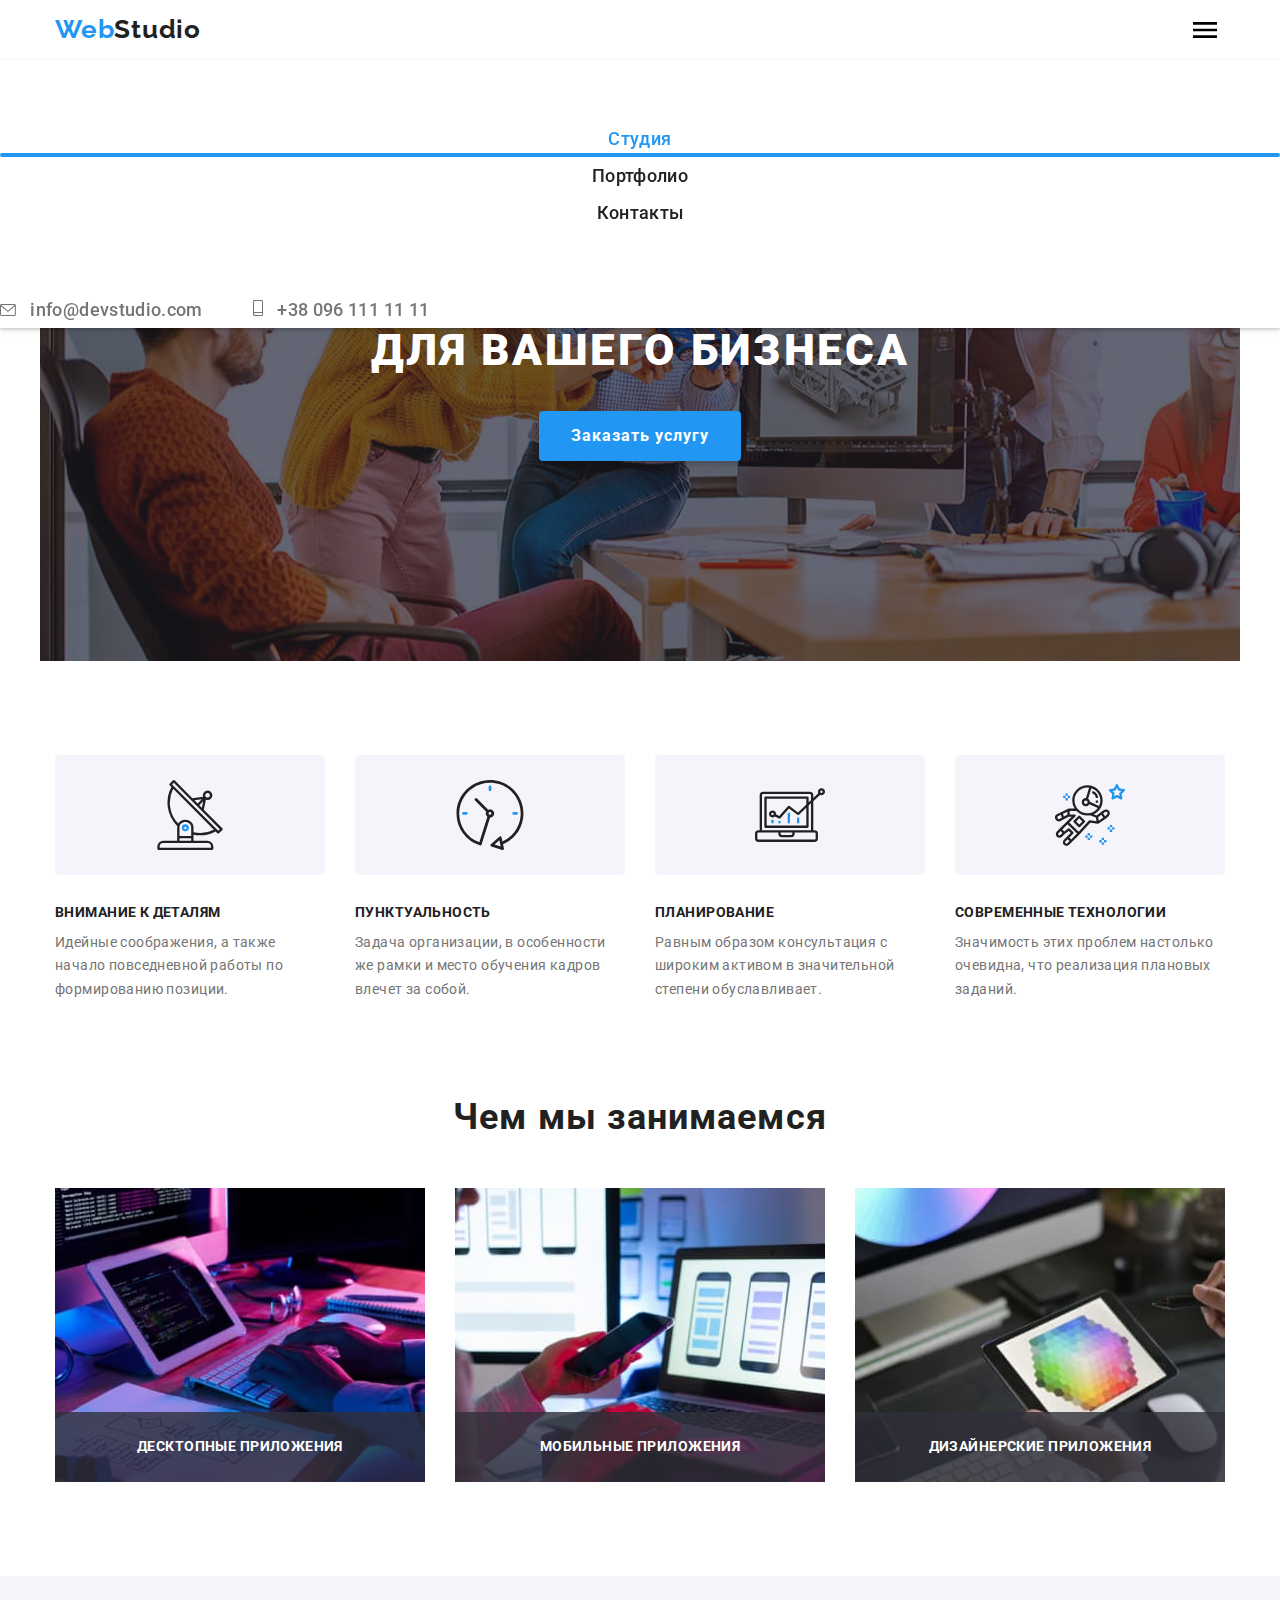
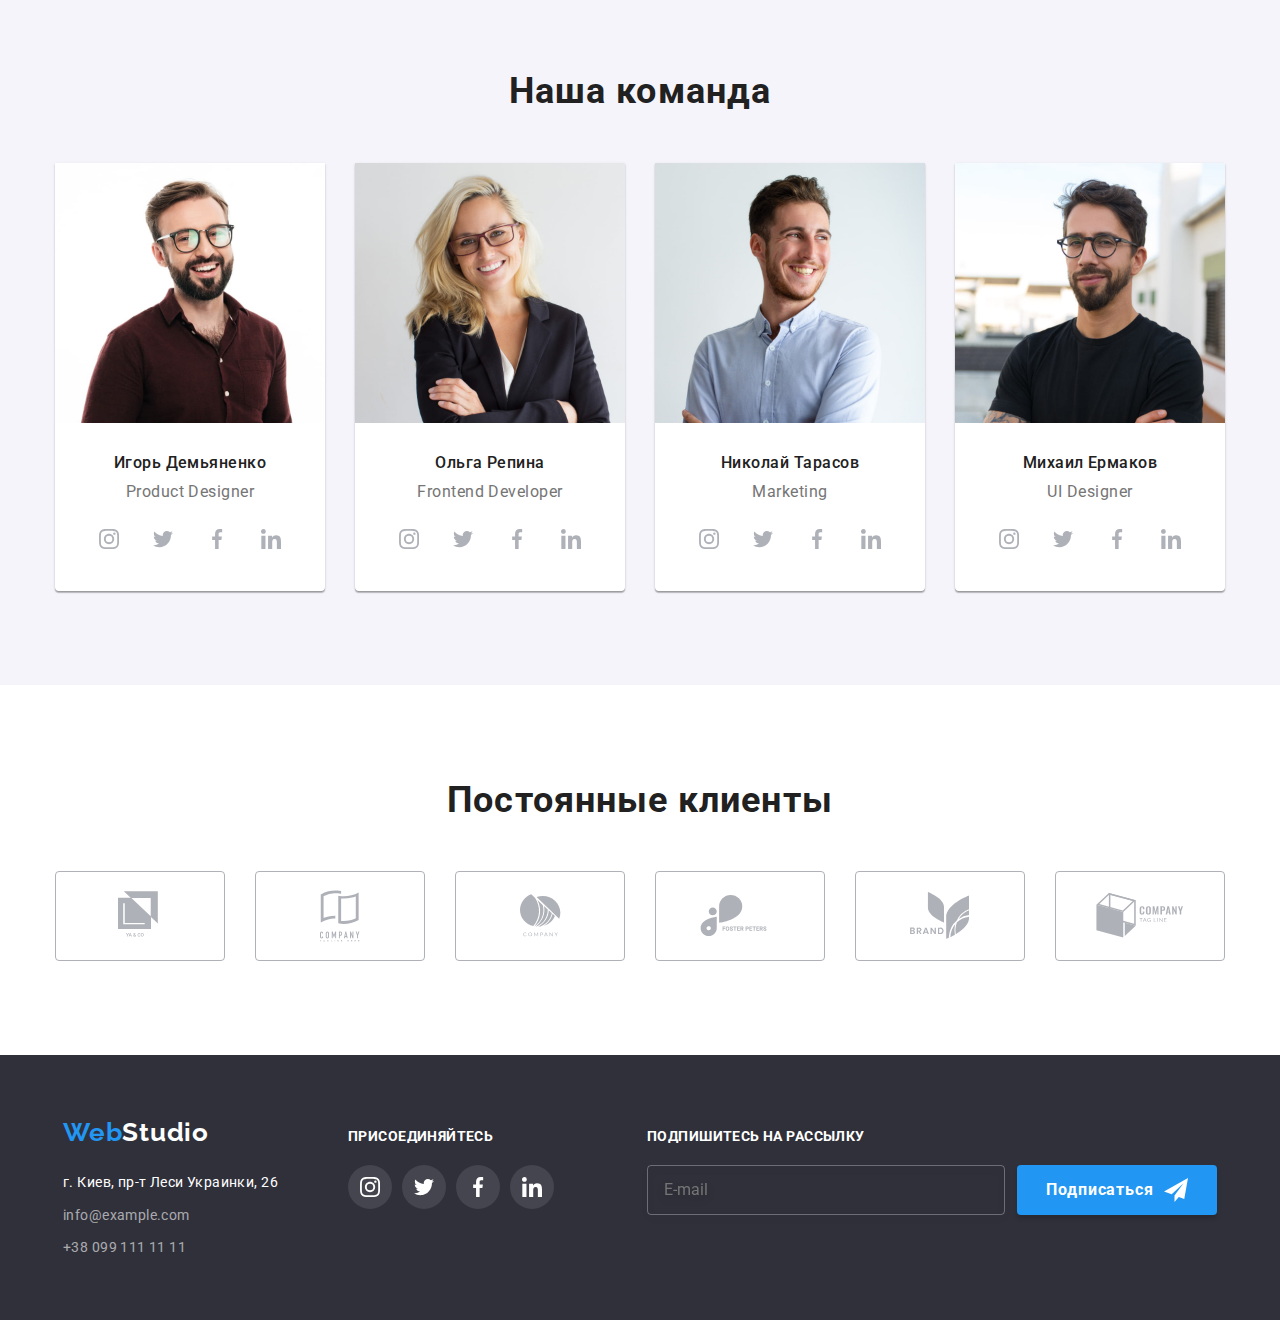
==== commit 7305497e: "day2" ====
--- a/index.html
+++ b/index.html
@@ -16,32 +16,48 @@
         <div class="container">
             <nav class="page-nav">
                 <a href="./index.html" class="logo"><span class="logo-blue">Web</span>Studio</a>
-                <ul class="nav-list">
-                    <li class="item"><a href="./index.html" class="studio link">Студия</a></li>
-                    <li class="item"><a href="./portfolio.html" class="link">Портфолио</a> </li>
-                    <li class="item"><a href="#" class="link">Контакты</a></li>
-                </ul>
+                <button type="button" class="menu-button" aria-expanded="false" data-menu-button>
+                    <svg 
+                        width="40" 
+                        height="40" 
+                        aria-label="Переключатель мобильного меню"
+                    >
+                        <use class="icon-close" href="./images/icons/sprite.svg#icon-close-header"></use>
+                        <use class="icon-menu" href="./images/icons/sprite.svg#icon-menu-burger"></use>                        
+                    </svg>                
+                </button>
+                <div class="mobile-menu">
+                    <ul class="nav-list">
+                        <li class="nav-item">
+                            <a href="./index.html" class="current header-link">Студия</a>
+                        </li>
+                        <li class="nav-item">
+                            <a href="./portfolio.html" class="header-link">Портфолио</a>
+                        </li>
+                        <li class="nav-item">
+                            <a href="#" class="header-link">Контакты</a>
+                        </li>
+                    </ul>
+                    <ul class="address-list">
+                        <li class="address-item">
+                            <a href="mailto:info@devstudio.com" class="reach header-link">
+                                <svg class="icon" width="16" height="12">
+                                    <use href="./images/icons/sprite.svg#icon-envelope"></use>
+                                </svg>
+                                <span>info@devstudio.com</span>
+                            </a>
+                        </li>
+                        <li class="address-item">
+                            <a href="tel:+380961111111" class="reach header-link">
+                                <svg class="icon" width="10" height="16">
+                                    <use href="./images/icons/sprite.svg#icon-smartphone"></use>
+                                </svg>
+                                <span>+38 096 111 11 11</span>
+                            </a>
+                        </li>
+                    </ul>
+                </div>                
             </nav>
-            <address class="page-address">
-                <ul class="address-list">
-                    <li class="item">
-                        <a href="mailto:info@devstudio.com" class="reach link">
-                            <svg class="icon" width="16" height="12">
-                                <use href="./images/icons/sprite.svg#icon-envelope"></use>
-                            </svg>
-                            <span>info@devstudio.com</span>                          
-                        </a>                                
-                    </li>
-                    <li class="item">                        
-                        <a href="tel:+380961111111" class="reach link">
-                            <svg class="icon" width="10" height="16">
-                                <use href="./images/icons/sprite.svg#icon-smartphone"></use>
-                            </svg>
-                            <span>+38 096 111 11 11</span>        
-                        </a>
-                    </li>
-                </ul>
-            </address>
         </div>        
     </header>
     <main class="studio">
@@ -434,5 +450,7 @@
         </div>        
     </footer>
     <script src="./js/modal.js"></script>
+    <script src="./js/check.js"></script>
+    <script src="./js/header_menu.js"></script>
 </body>
 </html>--- a/css/main.min.css
+++ b/css/main.min.css
@@ -1,2 +1,2 @@
-*,*::before,*::after{-webkit-box-sizing:border-box;box-sizing:border-box}img{display:block;max-width:100%;height:auto}.visually-hidden{position:absolute;width:1px;height:1px;margin:-1px;border:0;padding:0;white-space:nowrap;-webkit-clip-path:inset(100%);clip-path:inset(100%);clip:rect(0 0 0 0);overflow:hidden}.portfolio-list,.buttons,.clients-list,.team-link,.team-list,.business-list,.qualities-list,.form .form-list,.footer-section-2 .foot-link,.page-address .address-list,.page-nav .nav-list{list-style-type:none;margin:0;padding:0}.form-list .form-textarea:focus-within,.form-list .form-input:focus-within,.form-list .form-item:focus-within{border-color:#2196f3;outline:transparent;fill:#2196f3}.container{padding-left:15px;padding-right:15px;margin-left:auto;margin-right:auto}@media screen and (min-width: 480px){.container{width:480px}}@media screen and (min-width: 768px){.container{width:768px}}@media screen and (min-width: 1200px){.container{width:1200px}}body{background-color:#fff;color:#212121;font-family:"Roboto",sans-serif;font-weight:400;letter-spacing:.03em}.header-def .container{display:-webkit-box;display:-ms-flexbox;display:flex;-webkit-box-align:center;-ms-flex-align:center;align-items:center;border-bottom:1px solid #ececec}.header-def .link{display:-webkit-box;display:-ms-flexbox;display:flex;-webkit-box-align:center;-ms-flex-align:center;align-items:center;padding-top:32px;padding-bottom:32px;font-style:normal;font-weight:500;font-size:14px;line-height:1.14;letter-spacing:.02em;text-decoration:none;color:#212121;-webkit-transition:color 250ms cubic-bezier(0.4, 0, 0.2, 1);transition:color 250ms cubic-bezier(0.4, 0, 0.2, 1)}.header-def .link:hover,.header-def .link:focus{color:#2196f3}.header-def .item{position:relative}.page-nav{display:-webkit-box;display:-ms-flexbox;display:flex;-webkit-box-align:center;-ms-flex-align:center;align-items:center}.page-nav .nav-list{display:-webkit-box;display:-ms-flexbox;display:flex;margin-left:93px}.page-nav .item:not(:first-child){margin-left:50px}.page-nav .studio,.page-nav .portfolio,.page-nav .contacts{color:#2196f3}.page-nav .studio::after,.page-nav .portfolio::after,.page-nav .contacts::after{content:"";display:block;position:absolute;bottom:0;left:0;width:100%;height:4px;border-radius:2px;background-color:#2196f3}.page-address{margin-left:auto}.page-address .address-list{display:-webkit-box;display:-ms-flexbox;display:flex;-webkit-box-align:center;-ms-flex-align:center;align-items:center}.page-address .icon{margin-right:10px;fill:currentColor}.page-address .item:last-child{margin-left:50px}.page-address .reach{color:#757575}.logo{font-family:"Raleway",sans-serif;font-weight:700;font-size:26px;line-height:1.38;letter-spacing:.03em;text-decoration:none;color:#212121}.logo-blue{color:#2196f3}footer{background-color:#2f303a;background-size:cover}footer .container{padding-top:60px;padding-bottom:60px}@media screen and (max-width: 1199px){footer .container{text-align:center}}@media screen and (min-width: 768px){footer .container{display:-webkit-box;display:-ms-flexbox;display:flex;-webkit-box-pack:center;-ms-flex-pack:center;justify-content:center;-ms-flex-wrap:wrap;flex-wrap:wrap;-webkit-box-align:baseline;-ms-flex-align:baseline;align-items:baseline}}.footer-section-1 .logo{color:#fff}.footer-section-1 .contact{display:-webkit-box;display:-ms-flexbox;display:flex;-webkit-box-orient:vertical;-webkit-box-direction:normal;-ms-flex-direction:column;flex-direction:column;margin-top:20px}.footer-section-1 .adress{margin-top:0px;margin-bottom:0px;color:#fff;font-style:normal;font-size:14px;line-height:1.71;letter-spacing:.03em}.footer-section-1 .link{margin-top:9px;color:#ffffff99;font-style:normal;font-size:14px;line-height:1.71;letter-spacing:.03em;text-decoration:none}@media screen and (max-width: 767px){.footer-section-2{margin-top:60px}}@media screen and (min-width: 768px){.footer-section-2{margin-left:165px}}@media screen and (max-width: 1199px){.footer-section-2{text-align:center}}@media screen and (min-width: 1200px){.footer-section-2{margin-left:70px}}.footer-section-2 .text{margin-top:0px;margin-bottom:20px;font-weight:700;font-size:14px;line-height:1.14;text-transform:uppercase;letter-spacing:.03em;color:#fff}.footer-section-2 .foot-link{display:-webkit-box;display:-ms-flexbox;display:flex;-webkit-box-pack:center;-ms-flex-pack:center;justify-content:center;-webkit-box-align:center;-ms-flex-align:center;align-items:center}.footer-section-2 .foot-item:not(:first-child){margin-left:10px}.footer-section-2 .icon-link{display:-webkit-box;display:-ms-flexbox;display:flex;-webkit-box-pack:center;-ms-flex-pack:center;justify-content:center;-webkit-box-align:center;-ms-flex-align:center;align-items:center;width:44px;height:44px;border-radius:50%;line-height:0px;background-color:#ffffff1a;-webkit-transition:background-color 250ms cubic-bezier(0.4, 0, 0.2, 1);transition:background-color 250ms cubic-bezier(0.4, 0, 0.2, 1)}.footer-section-2 .icon-link:hover,.footer-section-2 .icon-link:focus{background-color:#2196f3}.footer-section-2 .icon{fill:#fff}@media screen and (max-width: 1199px){.footer-section-3{margin-top:60px}}@media screen and (min-width: 1200px){.footer-section-3{margin-left:93px}}@media screen and (max-width: 1199px){.footer-section-3{text-align:center}}.footer-section-3 .text{margin-top:0px;margin-bottom:20px;font-weight:700;font-size:14px;line-height:1.14;text-transform:uppercase;letter-spacing:.03em;color:#fff}@media screen and (min-width: 768px){.footer-section-3 .foot-form{display:-webkit-box;display:-ms-flexbox;display:flex;-ms-flex-wrap:wrap;flex-wrap:wrap;-webkit-box-orient:vertical;-webkit-box-direction:normal;-ms-flex-direction:column;flex-direction:column;-webkit-box-align:center;-ms-flex-align:center;align-items:center}}@media screen and (min-width: 1200px){.footer-section-3 .foot-form{-webkit-box-orient:horizontal;-webkit-box-direction:normal;-ms-flex-direction:row;flex-direction:row}}.footer-section-3 .foot-input{display:block;padding:0px 16px;height:50px;border:1px solid rgba(255,255,255,.3);-webkit-filter:drop-shadow(0px 4px 4px rgba(0, 0, 0, 0.15));filter:drop-shadow(0px 4px 4px rgba(0, 0, 0, 0.15));border-radius:4px;outline:transparent;background-color:transparent;color:rgba(255,255,255,.6)}@media screen and (max-width: 479px){.footer-section-3 .foot-input{width:100%}}@media screen and (min-width: 480px)and (max-width: 1199px){.footer-section-3 .foot-input{width:450px}}@media screen and (max-width: 1199px){.footer-section-3 .foot-input{margin-bottom:20px}}@media screen and (min-width: 1200px){.footer-section-3 .foot-input{margin-right:12px;width:358px}}.footer-section-3 .sign-button{display:-webkit-inline-box;display:-ms-inline-flexbox;display:inline-flex;-webkit-box-align:center;-ms-flex-align:center;align-items:center;-webkit-box-pack:center;-ms-flex-pack:center;justify-content:center;width:200px;height:50px;background-color:#2196f3;border-color:transparent;-webkit-box-shadow:0px 4px 4px rgba(0,0,0,.15);box-shadow:0px 4px 4px rgba(0,0,0,.15);border-radius:4px;cursor:pointer}.footer-section-3 .sign-name{margin-right:10px;font-weight:700;font-size:16px;line-height:1.87;letter-spacing:.06em;color:#fff}.footer-section-3 .sign-icon{fill:#fff}.studio-hero{position:relative;background-color:#c4c4c4;background-image:-webkit-gradient(linear, left top, right top, from(#2f303a66), to(#2f303a66)),url(../images/backgrnd.jpg);background-image:linear-gradient(to right, #2f303a66, #2f303a66),url(../images/backgrnd.jpg);background-size:cover;color:#fff;text-align:center;max-width:1200px;margin:0 auto}.studio-hero .container{padding-top:118px;padding-bottom:118px}@media screen and (min-width: 1200px){.studio-hero .container{padding-top:200px;padding-bottom:200px}}.studio-hero .studio-heading{margin-top:0px;margin-bottom:30px;font-weight:900;font-size:26px;line-height:1.62;letter-spacing:.06em;text-transform:uppercase}@media screen and (min-width: 1200px){.studio-hero .studio-heading{font-size:44px;line-height:1.36}}.studio-hero .hero-link{display:inline-block;padding:10px 32px;text-decoration:none;color:#fff;font-weight:700;font-size:16px;line-height:1.87;letter-spacing:.06em;background:#2196f3;-webkit-box-shadow:0px 4px 4px rgba(0,0,0,.15);box-shadow:0px 4px 4px rgba(0,0,0,.15);border-radius:4px}.backdrop{position:fixed;top:0;left:0;z-index:9;width:100%;height:100%;background-color:rgba(0,0,0,.2);opacity:1;-webkit-transition:opacity 250ms cubic-bezier(0.4, 0, 0.2, 1);transition:opacity 250ms cubic-bezier(0.4, 0, 0.2, 1)}.backdrop.is-hidden{opacity:0;pointer-events:none}.backdrop.is-hidden .modal{-webkit-transform:translate(-50%, -50%) scale(0, 0);transform:translate(-50%, -50%) scale(0, 0)}.modal{position:absolute;top:50%;left:50%;-webkit-transform:translate(-50%, -50%) scale(1, 1);transform:translate(-50%, -50%) scale(1, 1);min-width:528px;min-height:581px;background-color:#fff;-webkit-box-shadow:0px 1px 3px rgba(0,0,0,.12),0px 1px 1px rgba(0,0,0,.14),0px 2px 1px rgba(0,0,0,.2);box-shadow:0px 1px 3px rgba(0,0,0,.12),0px 1px 1px rgba(0,0,0,.14),0px 2px 1px rgba(0,0,0,.2);border-radius:4px;-webkit-transition:-webkit-transform 250ms cubic-bezier(0.4, 0, 0.2, 1);transition:-webkit-transform 250ms cubic-bezier(0.4, 0, 0.2, 1);transition:transform 250ms cubic-bezier(0.4, 0, 0.2, 1);transition:transform 250ms cubic-bezier(0.4, 0, 0.2, 1), -webkit-transform 250ms cubic-bezier(0.4, 0, 0.2, 1)}.modal .close-modal{display:-webkit-box;display:-ms-flexbox;display:flex;-webkit-box-pack:center;-ms-flex-pack:center;justify-content:center;-webkit-box-align:center;-ms-flex-align:center;align-items:center;position:absolute;top:8px;right:8px;width:30px;height:30px;border:1px solid rgba(0,0,0,.1);border-radius:50%;cursor:pointer;-webkit-transition:fill 250ms cubic-bezier(0.4, 0, 0.2, 1);transition:fill 250ms cubic-bezier(0.4, 0, 0.2, 1)}.modal .close-modal:hover{fill:#2196f3}.form{padding:40px}.form .form-head{margin:0px;margin-bottom:12px;font-weight:700;font-size:20px;line-height:1.15;text-align:center;letter-spacing:.03em;color:#212121}.form .form-list{margin-bottom:20px}.form .legal{position:relative;display:-webkit-box;display:-ms-flexbox;display:flex;-webkit-box-pack:center;-ms-flex-pack:center;justify-content:center;-webkit-box-align:center;-ms-flex-align:center;align-items:center;margin-bottom:30px;cursor:pointer}.form .legal::before{content:"";width:16px;height:15px;border:2px solid #000;border-radius:4px;-webkit-transition:border-color 250ms cubic-bezier(0.4, 0, 0.2, 1),background-color 250ms cubic-bezier(0.4, 0, 0.2, 1);transition:border-color 250ms cubic-bezier(0.4, 0, 0.2, 1),background-color 250ms cubic-bezier(0.4, 0, 0.2, 1)}.form .legal-text{margin-left:7px;font-weight:400;font-size:14px;line-height:1.71;letter-spacing:.03em;color:#757575}.form .legal-link{font-weight:400;font-size:14px;line-height:1.71;letter-spacing:.03em;color:#2196f3}.form .submit-button{display:-webkit-inline-box;display:-ms-inline-flexbox;display:inline-flex;-webkit-box-align:center;-ms-flex-align:center;align-items:center;-webkit-box-pack:center;-ms-flex-pack:center;justify-content:center;width:200px;height:50px;color:#fff;background-color:#2196f3;-webkit-box-shadow:0px 4px 4px rgba(0,0,0,.15);box-shadow:0px 4px 4px rgba(0,0,0,.15);border-radius:4px;border-color:transparent;cursor:pointer}.form .submit-button:focus-within{background-color:#188ce8}.form .submit-name{font-weight:700;font-size:16px;line-height:1.87;letter-spacing:.06em}.form .legal-checkbox{position:absolute;width:1px;height:1px;overflow:hidden;clip:rect(0 0 0 0)}.form .legal-checkbox:checked+.legal::before{background-image:url(../images/icons/icon-check.svg);background-size:contain;background-origin:border-box;border-radius:4px;border-color:transparent;background-color:#2196f3}.form-list .form-item{position:relative;display:-webkit-box;display:-ms-flexbox;display:flex;-webkit-box-orient:vertical;-webkit-box-direction:normal;-ms-flex-direction:column;flex-direction:column;margin-bottom:10px}.form-list .form-label{margin-right:auto;margin-bottom:4px;font-weight:400;font-size:12px;line-height:1.17;letter-spacing:.01em;color:#757575}.form-list .form-input{padding:0px 42px;height:40px;border:1px solid rgba(33,33,33,.2);border-radius:4px;-webkit-transition:border-color 250ms cubic-bezier(0.4, 0, 0.2, 1);transition:border-color 250ms cubic-bezier(0.4, 0, 0.2, 1)}.form-list .form-input:invalid{border-color:red}.form-list .icon{position:absolute;bottom:11px;left:12px;-webkit-transition:fill 250ms cubic-bezier(0.4, 0, 0.2, 1);transition:fill 250ms cubic-bezier(0.4, 0, 0.2, 1)}.form-list .form-textarea{padding:12px 16px;resize:none;border:1px solid rgba(33,33,33,.2);border-radius:4px;-webkit-transition:border-color 250ms cubic-bezier(0.4, 0, 0.2, 1);transition:border-color 250ms cubic-bezier(0.4, 0, 0.2, 1)}.form-list .form-textarea::-webkit-input-placeholder{font-weight:400;font-size:14px;line-height:1.14;letter-spacing:.01em;color:rgba(117,117,117,.5);opacity:1}.form-list .form-textarea::-moz-placeholder{font-weight:400;font-size:14px;line-height:1.14;letter-spacing:.01em;color:rgba(117,117,117,.5);opacity:1}.form-list .form-textarea:-ms-input-placeholder{font-weight:400;font-size:14px;line-height:1.14;letter-spacing:.01em;color:rgba(117,117,117,.5);opacity:1}.form-list .form-textarea::-ms-input-placeholder{font-weight:400;font-size:14px;line-height:1.14;letter-spacing:.01em;color:rgba(117,117,117,.5);opacity:1}.form-list .form-textarea::placeholder{font-weight:400;font-size:14px;line-height:1.14;letter-spacing:.01em;color:rgba(117,117,117,.5);opacity:1}.studio-qualities .container{padding-top:60px;padding-bottom:60px}@media screen and (min-width: 1200px){.studio-qualities .container{padding-top:94px;padding-bottom:94px}}@media screen and (min-width: 768px){.qualities-list{display:-webkit-box;display:-ms-flexbox;display:flex;-webkit-box-pack:center;-ms-flex-pack:center;justify-content:center;-ms-flex-wrap:wrap;flex-wrap:wrap;margin:-15px}}@media screen and (min-width: 768px){.qualities-list .qualities-item{width:calc((100% - 2 * 30px) / 2);margin:15px}}@media screen and (min-width: 1200px){.qualities-list .qualities-item{width:calc((100% - 4 * 30px) / 4);margin:15px}}@media screen and (max-width: 767px){.qualities-list .qualities-item:not(:last-child){margin-bottom:30px}}.qualities-list .qualities-thumb{display:-webkit-box;display:-ms-flexbox;display:flex;-webkit-box-pack:center;-ms-flex-pack:center;justify-content:center;-webkit-box-align:center;-ms-flex-align:center;align-items:center;height:120px;margin-bottom:30px;background-color:#f5f4fa;border-radius:4px}.qualities-list .qualities-title{margin-top:0px;margin-bottom:10px;font-size:14px;line-height:1.14;letter-spacing:.03em;text-align:center;text-transform:uppercase}@media screen and (min-width: 768px){.qualities-list .qualities-title{text-align:left}}.qualities-list .qualities-description{margin-top:0px;margin-bottom:0px;color:#757575;font-size:14px;line-height:1.71;letter-spacing:.03em}.studio-business .container{padding-bottom:94px}.studio-business .business-header{margin-top:0px;margin-bottom:50px;font-size:36px;line-height:1.17;text-align:center;letter-spacing:.03em}@media screen and (max-width: 1199px){.studio-business{display:none}}.business-list{display:-webkit-box;display:-ms-flexbox;display:flex}.business-list .business-item{position:relative}.business-list .business-item:not(:first-child){margin-left:30px}.business-list .label{position:absolute;bottom:0;left:0;display:-webkit-box;display:-ms-flexbox;display:flex;-webkit-box-align:center;-ms-flex-align:center;align-items:center;width:100%;height:70px;background-color:rgba(47,48,58,.8)}.business-list .label-text{margin:0;margin-left:auto;margin-right:auto;font-size:14px;line-height:1.14;letter-spacing:.03em;text-transform:uppercase;color:#fff}.studio-team{background-color:#f5f4fa}.studio-team .container{padding-top:60px;padding-bottom:60px}@media screen and (min-width: 1200px){.studio-team .container{padding-top:94px;padding-bottom:94px}}.studio-team .team-header{margin-top:0px;margin-bottom:30px;text-align:center;font-size:28px;line-height:1.18;letter-spacing:.03em}@media screen and (min-width: 1200px){.studio-team .team-header{margin-bottom:50px;font-size:36px;line-height:1.17}}@media screen and (min-width: 768px){.team-list{display:-webkit-box;display:-ms-flexbox;display:flex;-ms-flex-wrap:wrap;flex-wrap:wrap;margin:-15px}}.team-list .team-member{width:100%;background-color:#fff;-webkit-box-shadow:0px 1px 3px rgba(0,0,0,.12),0px 1px 1px rgba(0,0,0,.14),0px 2px 1px rgba(0,0,0,.2);box-shadow:0px 1px 3px rgba(0,0,0,.12),0px 1px 1px rgba(0,0,0,.14),0px 2px 1px rgba(0,0,0,.2);border-radius:0px 0px 4px 4px}@media screen and (max-width: 767px){.team-list .team-member:not(:first-child){margin-top:30px}}@media screen and (min-width: 768px){.team-list .team-member{margin:15px;width:calc((100% - 2 * 30px) / 2)}}@media screen and (min-width: 1200px){.team-list .team-member{width:calc((100% - 4 * 30px) / 4)}}.team-list .member-photo{height:460px}@media screen and (min-width: 768px){.team-list .member-photo{height:374px}}@media screen and (min-width: 1200px){.team-list .member-photo{height:260px}}.team-list .member-thumb{padding-top:30px;padding-right:32px;padding-left:32px;padding-bottom:24px}@media screen and (min-width: 1200px){.team-list .member-thumb{padding-bottom:30px}}.team-list .member-name{margin-top:0px;margin-bottom:10px;font-weight:500;font-size:16px;line-height:1.19;text-align:center;letter-spacing:.03em}.team-list .member-position{margin-top:0px;margin-bottom:16px;color:#757575;font-size:16px;line-height:1.19;text-align:center;letter-spacing:.03em}.team-link{display:-webkit-box;display:-ms-flexbox;display:flex;-webkit-box-pack:center;-ms-flex-pack:center;justify-content:center;-webkit-box-align:center;-ms-flex-align:center;align-items:center}.team-link .icon-item:not(:first-child){margin-left:10px}.team-link .icon-link{display:-webkit-box;display:-ms-flexbox;display:flex;-webkit-box-pack:center;-ms-flex-pack:center;justify-content:center;-webkit-box-align:center;-ms-flex-align:center;align-items:center;height:44px;width:44px;line-height:0px;border-radius:50%;fill:#afb1b8;-webkit-transition:background-color 250ms cubic-bezier(0.4, 0, 0.2, 1),fill 250ms cubic-bezier(0.4, 0, 0.2, 1);transition:background-color 250ms cubic-bezier(0.4, 0, 0.2, 1),fill 250ms cubic-bezier(0.4, 0, 0.2, 1)}.team-link .icon-link:focus,.team-link .icon-link:hover{background-color:#2196f3;-webkit-filter:drop-shadow(0px 4px 4px rgba(0, 0, 0, 0.25));filter:drop-shadow(0px 4px 4px rgba(0, 0, 0, 0.25));fill:#fff}.studio-clients .container{padding-top:60px;padding-bottom:60px}@media screen and (min-width: 1200px){.studio-clients .container{padding-top:94px;padding-bottom:94px}}.studio-clients .clients-header{margin-top:0px;margin-bottom:30px;font-size:28px;line-height:1.18;text-align:center;letter-spacing:.03em}@media screen and (min-width: 1200px){.studio-clients .clients-header{margin-bottom:50px;font-size:36px;line-height:1.17}}.clients-list{display:-webkit-box;display:-ms-flexbox;display:flex;-ms-flex-wrap:wrap;flex-wrap:wrap;-webkit-box-pack:center;-ms-flex-pack:center;justify-content:center;-webkit-box-align:center;-ms-flex-align:center;align-items:center;margin:-15px}.clients-list .clients-item{width:calc((100% - 2 * 30px) / 2);margin:15px}@media screen and (min-width: 768px){.clients-list .clients-item{width:calc((100% - 3 * 30px) / 3)}}@media screen and (min-width: 1200px){.clients-list .clients-item{width:calc((100% - 6 * 30px) / 6)}}.clients-list .client-link{display:-webkit-box;display:-ms-flexbox;display:flex;-webkit-box-pack:center;-ms-flex-pack:center;justify-content:center;-webkit-box-align:center;-ms-flex-align:center;align-items:center;height:90px;line-height:0px;border:1px solid #afb1b8;border-radius:4px;fill:#afb1b8;-webkit-transition:border-color 250ms cubic-bezier(0.4, 0, 0.2, 1),fill 250ms cubic-bezier(0.4, 0, 0.2, 1);transition:border-color 250ms cubic-bezier(0.4, 0, 0.2, 1),fill 250ms cubic-bezier(0.4, 0, 0.2, 1)}.clients-list .client-link:focus,.clients-list .client-link:hover{border-color:#2196f3;fill:#2196f3}.portfolio .container{padding-top:94px;padding-bottom:94px;height:1554px}.buttons{display:-webkit-box;display:-ms-flexbox;display:flex;-webkit-box-pack:center;-ms-flex-pack:center;justify-content:center;margin-bottom:50px}.buttons .item:not(:first-child){margin-left:8px}.buttons .btn{padding:6px 22px;font-weight:500;font-size:16px;line-height:1.62;letter-spacing:.03em;color:#212121;border-radius:4px;border-style:none;border-color:#f5f4fa;background:#f5f4fa;-webkit-transition:color 250ms cubic-bezier(0.4, 0, 0.2, 1),background-color 250ms cubic-bezier(0.4, 0, 0.2, 1),-webkit-box-shadow 250ms cubic-bezier(0.4, 0, 0.2, 1);transition:color 250ms cubic-bezier(0.4, 0, 0.2, 1),background-color 250ms cubic-bezier(0.4, 0, 0.2, 1),-webkit-box-shadow 250ms cubic-bezier(0.4, 0, 0.2, 1);transition:color 250ms cubic-bezier(0.4, 0, 0.2, 1),background-color 250ms cubic-bezier(0.4, 0, 0.2, 1),box-shadow 250ms cubic-bezier(0.4, 0, 0.2, 1);transition:color 250ms cubic-bezier(0.4, 0, 0.2, 1),background-color 250ms cubic-bezier(0.4, 0, 0.2, 1),box-shadow 250ms cubic-bezier(0.4, 0, 0.2, 1),-webkit-box-shadow 250ms cubic-bezier(0.4, 0, 0.2, 1)}.buttons .btn:focus,.buttons .btn:hover{color:#fff;background-color:#2196f3;-webkit-box-shadow:0px 3px 1px rgba(0,0,0,.1),0px 1px 2px rgba(0,0,0,.08),0px 2px 2px rgba(0,0,0,.12);box-shadow:0px 3px 1px rgba(0,0,0,.1),0px 1px 2px rgba(0,0,0,.08),0px 2px 2px rgba(0,0,0,.12);border:none;outline:none}.portfolio-list{display:-webkit-box;display:-ms-flexbox;display:flex;-ms-flex-wrap:wrap;flex-wrap:wrap}.portfolio-list .portfolio-items:not(:nth-child(3n+1)){margin-left:30px}.portfolio-list .portfolio-items:not(:nth-last-child(-n+3)){margin-bottom:30px}.portfolio-list .link{position:relative;display:block;text-decoration:none;color:#212121;-webkit-transition:-webkit-box-shadow 250ms cubic-bezier(0.4, 0, 0.2, 1);transition:-webkit-box-shadow 250ms cubic-bezier(0.4, 0, 0.2, 1);transition:box-shadow 250ms cubic-bezier(0.4, 0, 0.2, 1);transition:box-shadow 250ms cubic-bezier(0.4, 0, 0.2, 1), -webkit-box-shadow 250ms cubic-bezier(0.4, 0, 0.2, 1)}.portfolio-list .link:hover,.portfolio-list .link:focus{-webkit-box-shadow:0px 1px 1px rgba(0,0,0,.12),0px 4px 4px rgba(0,0,0,.06),1px 4px 6px rgba(0,0,0,.16);box-shadow:0px 1px 1px rgba(0,0,0,.12),0px 4px 4px rgba(0,0,0,.06),1px 4px 6px rgba(0,0,0,.16)}.portfolio-list .link:hover .description,.portfolio-list .link:focus .description{-webkit-transform:translatey(0);transform:translatey(0)}.portfolio-list .description-thumb{position:absolute;top:0;left:0;overflow:hidden;display:-webkit-box;display:-ms-flexbox;display:flex;-webkit-box-align:center;-ms-flex-align:center;align-items:center}.portfolio-list .description{margin:0;padding:63px 24px;font-size:18px;line-height:1.56;letter-spacing:.03em;color:#fff;background-color:rgba(33,150,243,.9);-webkit-transform:translatey(100%);transform:translatey(100%);-webkit-transition:-webkit-transform 250ms cubic-bezier(0.4, 0, 0.2, 1);transition:-webkit-transform 250ms cubic-bezier(0.4, 0, 0.2, 1);transition:transform 250ms cubic-bezier(0.4, 0, 0.2, 1);transition:transform 250ms cubic-bezier(0.4, 0, 0.2, 1), -webkit-transform 250ms cubic-bezier(0.4, 0, 0.2, 1)}.portfolio-list .border{padding:20px 24px;background:#fff;border:1px solid #eee;border-top:none;-webkit-box-sizing:border-box;box-sizing:border-box}.portfolio-list h3{margin-top:0px;margin-bottom:4px;font-weight:700;font-size:18px;line-height:2;letter-spacing:.06em}.portfolio-list .item-description{margin-top:0px;margin-bottom:0px;color:#757575;font-size:16px;line-height:1.87;letter-spacing:.03em}
+*,*::before,*::after{-webkit-box-sizing:border-box;box-sizing:border-box}img{display:block;max-width:100%;height:auto}.visually-hidden{position:absolute;width:1px;height:1px;margin:-1px;border:0;padding:0;white-space:nowrap;-webkit-clip-path:inset(100%);clip-path:inset(100%);clip:rect(0 0 0 0);overflow:hidden}.portfolio-list,.buttons,.clients-list,.team-link,.team-list,.business-list,.qualities-list,.form .form-list,.footer-section-2 .foot-link,.address-list,.nav-list{list-style-type:none;margin:0;padding:0}.form-list .form-textarea:focus-within,.form-list .form-input:focus-within,.form-list .form-item:focus-within{border-color:#2196f3;outline:transparent;fill:#2196f3}.container{padding-left:15px;padding-right:15px;margin-left:auto;margin-right:auto}@media screen and (min-width: 480px){.container{width:480px}}@media screen and (min-width: 768px){.container{width:768px}}@media screen and (min-width: 1200px){.container{width:1200px}}body{background-color:#fff;color:#212121;font-family:"Roboto",sans-serif;font-weight:400;letter-spacing:.03em}.header-def{border-bottom:1px solid #ececec;position:relative}.page-nav{display:-webkit-box;display:-ms-flexbox;display:flex;-webkit-box-pack:justify;-ms-flex-pack:justify;justify-content:space-between;-webkit-box-align:center;-ms-flex-align:center;align-items:center;min-height:60px}.menu-button{display:-webkit-inline-box;display:-ms-inline-flexbox;display:inline-flex;margin:0;padding:0;border:none;outline:transparent;background-color:transparent;cursor:pointer;-webkit-transition:fill 250ms cubic-bezier(0.4, 0, 0.2, 1);transition:fill 250ms cubic-bezier(0.4, 0, 0.2, 1)}.menu-button:hover{fill:#2196f3}.menu-button .icon-close{display:none}.menu-button.is-open .icon-close{display:block}.menu-button.is-open .icon-menu{display:none}.mobile-menu{position:absolute;z-index:999;top:100%;left:0;width:100%;background-color:#fff;text-align:center;-webkit-box-shadow:0px 4px 8px rgba(0,0,0,.04),0px 2px 4px rgba(0,0,0,.08),0px 1px 3px rgba(0,0,0,.16);box-shadow:0px 4px 8px rgba(0,0,0,.04),0px 2px 4px rgba(0,0,0,.08),0px 1px 3px rgba(0,0,0,.16)}.nav-list{padding-top:60px;padding-bottom:60px}.header-link{position:relative;display:block;padding-top:8px;padding-bottom:8px;font-style:normal;font-weight:500;font-size:18px;line-height:1.17;letter-spacing:.02em;text-decoration:none;color:#212121;-webkit-transition:color 250ms cubic-bezier(0.4, 0, 0.2, 1);transition:color 250ms cubic-bezier(0.4, 0, 0.2, 1)}.header-link:hover,.header-link:focus{color:#2196f3}.header-link.current{color:#2196f3}.header-link.current::after{content:"";display:block;position:absolute;bottom:0;left:0;width:100%;height:4px;border-radius:2px;background-color:#2196f3}.address-list{display:-webkit-box;display:-ms-flexbox;display:flex;-webkit-box-align:center;-ms-flex-align:center;align-items:center;margin-left:auto}.address-list .icon{margin-right:10px;fill:currentColor}.address-list .address-item:last-child{margin-left:50px}.address-list .reach{color:#757575}.logo{font-family:"Raleway",sans-serif;font-weight:700;font-size:26px;line-height:1.38;letter-spacing:.03em;text-decoration:none;color:#212121}.logo-blue{color:#2196f3}footer{background-color:#2f303a;background-size:cover}footer .container{padding-top:60px;padding-bottom:60px}@media screen and (max-width: 1199px){footer .container{text-align:center}}@media screen and (min-width: 768px){footer .container{display:-webkit-box;display:-ms-flexbox;display:flex;-webkit-box-pack:center;-ms-flex-pack:center;justify-content:center;-ms-flex-wrap:wrap;flex-wrap:wrap;-webkit-box-align:baseline;-ms-flex-align:baseline;align-items:baseline}}.footer-section-1 .logo{color:#fff}.footer-section-1 .contact{display:-webkit-box;display:-ms-flexbox;display:flex;-webkit-box-orient:vertical;-webkit-box-direction:normal;-ms-flex-direction:column;flex-direction:column;margin-top:20px}.footer-section-1 .adress{margin-top:0px;margin-bottom:0px;color:#fff;font-style:normal;font-size:14px;line-height:1.71;letter-spacing:.03em}.footer-section-1 .link{margin-top:9px;color:#ffffff99;font-style:normal;font-size:14px;line-height:1.71;letter-spacing:.03em;text-decoration:none}@media screen and (max-width: 767px){.footer-section-2{margin-top:60px}}@media screen and (min-width: 768px){.footer-section-2{margin-left:165px}}@media screen and (max-width: 1199px){.footer-section-2{text-align:center}}@media screen and (min-width: 1200px){.footer-section-2{margin-left:70px}}.footer-section-2 .text{margin-top:0px;margin-bottom:20px;font-weight:700;font-size:14px;line-height:1.14;text-transform:uppercase;letter-spacing:.03em;color:#fff}.footer-section-2 .foot-link{display:-webkit-box;display:-ms-flexbox;display:flex;-webkit-box-pack:center;-ms-flex-pack:center;justify-content:center;-webkit-box-align:center;-ms-flex-align:center;align-items:center}.footer-section-2 .foot-item:not(:first-child){margin-left:10px}.footer-section-2 .icon-link{display:-webkit-box;display:-ms-flexbox;display:flex;-webkit-box-pack:center;-ms-flex-pack:center;justify-content:center;-webkit-box-align:center;-ms-flex-align:center;align-items:center;width:44px;height:44px;border-radius:50%;line-height:0px;background-color:#ffffff1a;-webkit-transition:background-color 250ms cubic-bezier(0.4, 0, 0.2, 1);transition:background-color 250ms cubic-bezier(0.4, 0, 0.2, 1)}.footer-section-2 .icon-link:hover,.footer-section-2 .icon-link:focus{background-color:#2196f3}.footer-section-2 .icon{fill:#fff}@media screen and (max-width: 1199px){.footer-section-3{margin-top:60px}}@media screen and (min-width: 1200px){.footer-section-3{margin-left:93px}}@media screen and (max-width: 1199px){.footer-section-3{text-align:center}}.footer-section-3 .text{margin-top:0px;margin-bottom:20px;font-weight:700;font-size:14px;line-height:1.14;text-transform:uppercase;letter-spacing:.03em;color:#fff}@media screen and (min-width: 768px){.footer-section-3 .foot-form{display:-webkit-box;display:-ms-flexbox;display:flex;-ms-flex-wrap:wrap;flex-wrap:wrap;-webkit-box-orient:vertical;-webkit-box-direction:normal;-ms-flex-direction:column;flex-direction:column;-webkit-box-align:center;-ms-flex-align:center;align-items:center}}@media screen and (min-width: 1200px){.footer-section-3 .foot-form{-webkit-box-orient:horizontal;-webkit-box-direction:normal;-ms-flex-direction:row;flex-direction:row}}.footer-section-3 .foot-input{display:block;padding:0px 16px;height:50px;border:1px solid rgba(255,255,255,.3);-webkit-filter:drop-shadow(0px 4px 4px rgba(0, 0, 0, 0.15));filter:drop-shadow(0px 4px 4px rgba(0, 0, 0, 0.15));border-radius:4px;outline:transparent;background-color:transparent;color:rgba(255,255,255,.6)}@media screen and (max-width: 479px){.footer-section-3 .foot-input{width:100%}}@media screen and (min-width: 480px)and (max-width: 1199px){.footer-section-3 .foot-input{width:450px}}@media screen and (max-width: 1199px){.footer-section-3 .foot-input{margin-bottom:20px}}@media screen and (min-width: 1200px){.footer-section-3 .foot-input{margin-right:12px;width:358px}}.footer-section-3 .sign-button{display:-webkit-inline-box;display:-ms-inline-flexbox;display:inline-flex;-webkit-box-align:center;-ms-flex-align:center;align-items:center;-webkit-box-pack:center;-ms-flex-pack:center;justify-content:center;width:200px;height:50px;background-color:#2196f3;border-color:transparent;-webkit-box-shadow:0px 4px 4px rgba(0,0,0,.15);box-shadow:0px 4px 4px rgba(0,0,0,.15);border-radius:4px;cursor:pointer}.footer-section-3 .sign-name{margin-right:10px;font-weight:700;font-size:16px;line-height:1.87;letter-spacing:.06em;color:#fff}.footer-section-3 .sign-icon{fill:#fff}.studio-hero{position:relative;background-color:#c4c4c4;background-image:-webkit-gradient(linear, left top, right top, from(#2f303a66), to(#2f303a66)),url(../images/backgrnd.jpg);background-image:linear-gradient(to right, #2f303a66, #2f303a66),url(../images/backgrnd.jpg);background-size:cover;color:#fff;text-align:center;max-width:1200px;margin:0 auto}.studio-hero .container{padding-top:118px;padding-bottom:118px}@media screen and (min-width: 1200px){.studio-hero .container{padding-top:200px;padding-bottom:200px}}.studio-hero .studio-heading{margin-top:0px;margin-bottom:30px;font-weight:900;font-size:26px;line-height:1.62;letter-spacing:.06em;text-transform:uppercase}@media screen and (min-width: 1200px){.studio-hero .studio-heading{font-size:44px;line-height:1.36}}.studio-hero .hero-link{display:inline-block;padding:10px 32px;text-decoration:none;color:#fff;font-weight:700;font-size:16px;line-height:1.87;letter-spacing:.06em;background:#2196f3;-webkit-box-shadow:0px 4px 4px rgba(0,0,0,.15);box-shadow:0px 4px 4px rgba(0,0,0,.15);border-radius:4px}.backdrop{position:fixed;top:0;left:0;z-index:9;width:100%;height:100%;background-color:rgba(0,0,0,.2);opacity:1;-webkit-transition:opacity 250ms cubic-bezier(0.4, 0, 0.2, 1);transition:opacity 250ms cubic-bezier(0.4, 0, 0.2, 1)}.backdrop.is-hidden{opacity:0;pointer-events:none}.backdrop.is-hidden .modal{-webkit-transform:translate(-50%, -50%) scale(0, 0);transform:translate(-50%, -50%) scale(0, 0)}.modal{position:absolute;top:50%;left:50%;-webkit-transform:translate(-50%, -50%) scale(1, 1);transform:translate(-50%, -50%) scale(1, 1);min-width:528px;min-height:581px;background-color:#fff;-webkit-box-shadow:0px 1px 3px rgba(0,0,0,.12),0px 1px 1px rgba(0,0,0,.14),0px 2px 1px rgba(0,0,0,.2);box-shadow:0px 1px 3px rgba(0,0,0,.12),0px 1px 1px rgba(0,0,0,.14),0px 2px 1px rgba(0,0,0,.2);border-radius:4px;-webkit-transition:-webkit-transform 250ms cubic-bezier(0.4, 0, 0.2, 1);transition:-webkit-transform 250ms cubic-bezier(0.4, 0, 0.2, 1);transition:transform 250ms cubic-bezier(0.4, 0, 0.2, 1);transition:transform 250ms cubic-bezier(0.4, 0, 0.2, 1), -webkit-transform 250ms cubic-bezier(0.4, 0, 0.2, 1)}.modal .close-modal{display:-webkit-box;display:-ms-flexbox;display:flex;-webkit-box-pack:center;-ms-flex-pack:center;justify-content:center;-webkit-box-align:center;-ms-flex-align:center;align-items:center;position:absolute;top:8px;right:8px;width:30px;height:30px;border:1px solid rgba(0,0,0,.1);border-radius:50%;cursor:pointer;-webkit-transition:fill 250ms cubic-bezier(0.4, 0, 0.2, 1);transition:fill 250ms cubic-bezier(0.4, 0, 0.2, 1)}.modal .close-modal:hover{fill:#2196f3}.form{padding:40px}.form .form-head{margin:0px;margin-bottom:12px;font-weight:700;font-size:20px;line-height:1.15;text-align:center;letter-spacing:.03em;color:#212121}.form .form-list{margin-bottom:20px}.form .legal{position:relative;display:-webkit-box;display:-ms-flexbox;display:flex;-webkit-box-pack:center;-ms-flex-pack:center;justify-content:center;-webkit-box-align:center;-ms-flex-align:center;align-items:center;margin-bottom:30px;cursor:pointer}.form .legal::before{content:"";width:16px;height:15px;border:2px solid #000;border-radius:4px;-webkit-transition:border-color 250ms cubic-bezier(0.4, 0, 0.2, 1),background-color 250ms cubic-bezier(0.4, 0, 0.2, 1);transition:border-color 250ms cubic-bezier(0.4, 0, 0.2, 1),background-color 250ms cubic-bezier(0.4, 0, 0.2, 1)}.form .legal-text{margin-left:7px;font-weight:400;font-size:14px;line-height:1.71;letter-spacing:.03em;color:#757575}.form .legal-link{font-weight:400;font-size:14px;line-height:1.71;letter-spacing:.03em;color:#2196f3}.form .submit-button{display:-webkit-inline-box;display:-ms-inline-flexbox;display:inline-flex;-webkit-box-align:center;-ms-flex-align:center;align-items:center;-webkit-box-pack:center;-ms-flex-pack:center;justify-content:center;width:200px;height:50px;color:#fff;background-color:#2196f3;-webkit-box-shadow:0px 4px 4px rgba(0,0,0,.15);box-shadow:0px 4px 4px rgba(0,0,0,.15);border-radius:4px;border-color:transparent;cursor:pointer}.form .submit-button:focus-within{background-color:#188ce8}.form .submit-name{font-weight:700;font-size:16px;line-height:1.87;letter-spacing:.06em}.form .legal-checkbox{position:absolute;width:1px;height:1px;overflow:hidden;clip:rect(0 0 0 0)}.form .legal-checkbox:checked+.legal::before{background-image:url(../images/icons/icon-check.svg);background-size:contain;background-origin:border-box;border-radius:4px;border-color:transparent;background-color:#2196f3}.form-list .form-item{position:relative;display:-webkit-box;display:-ms-flexbox;display:flex;-webkit-box-orient:vertical;-webkit-box-direction:normal;-ms-flex-direction:column;flex-direction:column;margin-bottom:10px}.form-list .form-label{margin-right:auto;margin-bottom:4px;font-weight:400;font-size:12px;line-height:1.17;letter-spacing:.01em;color:#757575}.form-list .form-input{padding:0px 42px;height:40px;border:1px solid rgba(33,33,33,.2);border-radius:4px;-webkit-transition:border-color 250ms cubic-bezier(0.4, 0, 0.2, 1);transition:border-color 250ms cubic-bezier(0.4, 0, 0.2, 1)}.form-list .form-input:invalid{border-color:red}.form-list .icon{position:absolute;bottom:11px;left:12px;-webkit-transition:fill 250ms cubic-bezier(0.4, 0, 0.2, 1);transition:fill 250ms cubic-bezier(0.4, 0, 0.2, 1)}.form-list .form-textarea{padding:12px 16px;resize:none;border:1px solid rgba(33,33,33,.2);border-radius:4px;-webkit-transition:border-color 250ms cubic-bezier(0.4, 0, 0.2, 1);transition:border-color 250ms cubic-bezier(0.4, 0, 0.2, 1)}.form-list .form-textarea::-webkit-input-placeholder{font-weight:400;font-size:14px;line-height:1.14;letter-spacing:.01em;color:rgba(117,117,117,.5);opacity:1}.form-list .form-textarea::-moz-placeholder{font-weight:400;font-size:14px;line-height:1.14;letter-spacing:.01em;color:rgba(117,117,117,.5);opacity:1}.form-list .form-textarea:-ms-input-placeholder{font-weight:400;font-size:14px;line-height:1.14;letter-spacing:.01em;color:rgba(117,117,117,.5);opacity:1}.form-list .form-textarea::-ms-input-placeholder{font-weight:400;font-size:14px;line-height:1.14;letter-spacing:.01em;color:rgba(117,117,117,.5);opacity:1}.form-list .form-textarea::placeholder{font-weight:400;font-size:14px;line-height:1.14;letter-spacing:.01em;color:rgba(117,117,117,.5);opacity:1}.studio-qualities .container{padding-top:60px;padding-bottom:60px}@media screen and (min-width: 1200px){.studio-qualities .container{padding-top:94px;padding-bottom:94px}}@media screen and (min-width: 768px){.qualities-list{display:-webkit-box;display:-ms-flexbox;display:flex;-webkit-box-pack:center;-ms-flex-pack:center;justify-content:center;-ms-flex-wrap:wrap;flex-wrap:wrap;margin:-15px}}@media screen and (min-width: 768px){.qualities-list .qualities-item{width:calc((100% - 2 * 30px) / 2);margin:15px}}@media screen and (min-width: 1200px){.qualities-list .qualities-item{width:calc((100% - 4 * 30px) / 4);margin:15px}}@media screen and (max-width: 767px){.qualities-list .qualities-item:not(:last-child){margin-bottom:30px}}.qualities-list .qualities-thumb{display:-webkit-box;display:-ms-flexbox;display:flex;-webkit-box-pack:center;-ms-flex-pack:center;justify-content:center;-webkit-box-align:center;-ms-flex-align:center;align-items:center;height:120px;margin-bottom:30px;background-color:#f5f4fa;border-radius:4px}.qualities-list .qualities-title{margin-top:0px;margin-bottom:10px;font-size:14px;line-height:1.14;letter-spacing:.03em;text-align:center;text-transform:uppercase}@media screen and (min-width: 768px){.qualities-list .qualities-title{text-align:left}}.qualities-list .qualities-description{margin-top:0px;margin-bottom:0px;color:#757575;font-size:14px;line-height:1.71;letter-spacing:.03em}.studio-business .container{padding-bottom:94px}.studio-business .business-header{margin-top:0px;margin-bottom:50px;font-size:36px;line-height:1.17;text-align:center;letter-spacing:.03em}@media screen and (max-width: 1199px){.studio-business{display:none}}.business-list{display:-webkit-box;display:-ms-flexbox;display:flex}.business-list .business-item{position:relative}.business-list .business-item:not(:first-child){margin-left:30px}.business-list .label{position:absolute;bottom:0;left:0;display:-webkit-box;display:-ms-flexbox;display:flex;-webkit-box-align:center;-ms-flex-align:center;align-items:center;width:100%;height:70px;background-color:rgba(47,48,58,.8)}.business-list .label-text{margin:0;margin-left:auto;margin-right:auto;font-size:14px;line-height:1.14;letter-spacing:.03em;text-transform:uppercase;color:#fff}.studio-team{background-color:#f5f4fa}.studio-team .container{padding-top:60px;padding-bottom:60px}@media screen and (min-width: 1200px){.studio-team .container{padding-top:94px;padding-bottom:94px}}.studio-team .team-header{margin-top:0px;margin-bottom:30px;text-align:center;font-size:28px;line-height:1.18;letter-spacing:.03em}@media screen and (min-width: 1200px){.studio-team .team-header{margin-bottom:50px;font-size:36px;line-height:1.17}}@media screen and (min-width: 768px){.team-list{display:-webkit-box;display:-ms-flexbox;display:flex;-ms-flex-wrap:wrap;flex-wrap:wrap;margin:-15px}}.team-list .team-member{width:100%;background-color:#fff;-webkit-box-shadow:0px 1px 3px rgba(0,0,0,.12),0px 1px 1px rgba(0,0,0,.14),0px 2px 1px rgba(0,0,0,.2);box-shadow:0px 1px 3px rgba(0,0,0,.12),0px 1px 1px rgba(0,0,0,.14),0px 2px 1px rgba(0,0,0,.2);border-radius:0px 0px 4px 4px}@media screen and (max-width: 767px){.team-list .team-member:not(:first-child){margin-top:30px}}@media screen and (min-width: 768px){.team-list .team-member{margin:15px;width:calc((100% - 2 * 30px) / 2)}}@media screen and (min-width: 1200px){.team-list .team-member{width:calc((100% - 4 * 30px) / 4)}}.team-list .member-photo{height:460px}@media screen and (min-width: 768px){.team-list .member-photo{height:374px}}@media screen and (min-width: 1200px){.team-list .member-photo{height:260px}}.team-list .member-thumb{padding-top:30px;padding-right:32px;padding-left:32px;padding-bottom:24px}@media screen and (min-width: 1200px){.team-list .member-thumb{padding-bottom:30px}}.team-list .member-name{margin-top:0px;margin-bottom:10px;font-weight:500;font-size:16px;line-height:1.19;text-align:center;letter-spacing:.03em}.team-list .member-position{margin-top:0px;margin-bottom:16px;color:#757575;font-size:16px;line-height:1.19;text-align:center;letter-spacing:.03em}.team-link{display:-webkit-box;display:-ms-flexbox;display:flex;-webkit-box-pack:center;-ms-flex-pack:center;justify-content:center;-webkit-box-align:center;-ms-flex-align:center;align-items:center}.team-link .icon-item:not(:first-child){margin-left:10px}.team-link .icon-link{display:-webkit-box;display:-ms-flexbox;display:flex;-webkit-box-pack:center;-ms-flex-pack:center;justify-content:center;-webkit-box-align:center;-ms-flex-align:center;align-items:center;height:44px;width:44px;line-height:0px;border-radius:50%;fill:#afb1b8;-webkit-transition:background-color 250ms cubic-bezier(0.4, 0, 0.2, 1),fill 250ms cubic-bezier(0.4, 0, 0.2, 1);transition:background-color 250ms cubic-bezier(0.4, 0, 0.2, 1),fill 250ms cubic-bezier(0.4, 0, 0.2, 1)}.team-link .icon-link:focus,.team-link .icon-link:hover{background-color:#2196f3;-webkit-filter:drop-shadow(0px 4px 4px rgba(0, 0, 0, 0.25));filter:drop-shadow(0px 4px 4px rgba(0, 0, 0, 0.25));fill:#fff}.studio-clients .container{padding-top:60px;padding-bottom:60px}@media screen and (min-width: 1200px){.studio-clients .container{padding-top:94px;padding-bottom:94px}}.studio-clients .clients-header{margin-top:0px;margin-bottom:30px;font-size:28px;line-height:1.18;text-align:center;letter-spacing:.03em}@media screen and (min-width: 1200px){.studio-clients .clients-header{margin-bottom:50px;font-size:36px;line-height:1.17}}.clients-list{display:-webkit-box;display:-ms-flexbox;display:flex;-ms-flex-wrap:wrap;flex-wrap:wrap;-webkit-box-pack:center;-ms-flex-pack:center;justify-content:center;-webkit-box-align:center;-ms-flex-align:center;align-items:center;margin:-15px}.clients-list .clients-item{width:calc((100% - 2 * 30px) / 2);margin:15px}@media screen and (min-width: 768px){.clients-list .clients-item{width:calc((100% - 3 * 30px) / 3)}}@media screen and (min-width: 1200px){.clients-list .clients-item{width:calc((100% - 6 * 30px) / 6)}}.clients-list .client-link{display:-webkit-box;display:-ms-flexbox;display:flex;-webkit-box-pack:center;-ms-flex-pack:center;justify-content:center;-webkit-box-align:center;-ms-flex-align:center;align-items:center;height:90px;line-height:0px;border:1px solid #afb1b8;border-radius:4px;fill:#afb1b8;-webkit-transition:border-color 250ms cubic-bezier(0.4, 0, 0.2, 1),fill 250ms cubic-bezier(0.4, 0, 0.2, 1);transition:border-color 250ms cubic-bezier(0.4, 0, 0.2, 1),fill 250ms cubic-bezier(0.4, 0, 0.2, 1)}.clients-list .client-link:focus,.clients-list .client-link:hover{border-color:#2196f3;fill:#2196f3}.portfolio .container{padding-top:94px;padding-bottom:94px;height:1554px}.buttons{display:-webkit-box;display:-ms-flexbox;display:flex;-webkit-box-pack:center;-ms-flex-pack:center;justify-content:center;margin-bottom:50px}.buttons .item:not(:first-child){margin-left:8px}.buttons .btn{padding:6px 22px;font-weight:500;font-size:16px;line-height:1.62;letter-spacing:.03em;color:#212121;border-radius:4px;border-style:none;border-color:#f5f4fa;background:#f5f4fa;-webkit-transition:color 250ms cubic-bezier(0.4, 0, 0.2, 1),background-color 250ms cubic-bezier(0.4, 0, 0.2, 1),-webkit-box-shadow 250ms cubic-bezier(0.4, 0, 0.2, 1);transition:color 250ms cubic-bezier(0.4, 0, 0.2, 1),background-color 250ms cubic-bezier(0.4, 0, 0.2, 1),-webkit-box-shadow 250ms cubic-bezier(0.4, 0, 0.2, 1);transition:color 250ms cubic-bezier(0.4, 0, 0.2, 1),background-color 250ms cubic-bezier(0.4, 0, 0.2, 1),box-shadow 250ms cubic-bezier(0.4, 0, 0.2, 1);transition:color 250ms cubic-bezier(0.4, 0, 0.2, 1),background-color 250ms cubic-bezier(0.4, 0, 0.2, 1),box-shadow 250ms cubic-bezier(0.4, 0, 0.2, 1),-webkit-box-shadow 250ms cubic-bezier(0.4, 0, 0.2, 1)}.buttons .btn:focus,.buttons .btn:hover{color:#fff;background-color:#2196f3;-webkit-box-shadow:0px 3px 1px rgba(0,0,0,.1),0px 1px 2px rgba(0,0,0,.08),0px 2px 2px rgba(0,0,0,.12);box-shadow:0px 3px 1px rgba(0,0,0,.1),0px 1px 2px rgba(0,0,0,.08),0px 2px 2px rgba(0,0,0,.12);border:none;outline:none}.portfolio-list{display:-webkit-box;display:-ms-flexbox;display:flex;-ms-flex-wrap:wrap;flex-wrap:wrap}.portfolio-list .portfolio-items:not(:nth-child(3n+1)){margin-left:30px}.portfolio-list .portfolio-items:not(:nth-last-child(-n+3)){margin-bottom:30px}.portfolio-list .link{position:relative;display:block;text-decoration:none;color:#212121;-webkit-transition:-webkit-box-shadow 250ms cubic-bezier(0.4, 0, 0.2, 1);transition:-webkit-box-shadow 250ms cubic-bezier(0.4, 0, 0.2, 1);transition:box-shadow 250ms cubic-bezier(0.4, 0, 0.2, 1);transition:box-shadow 250ms cubic-bezier(0.4, 0, 0.2, 1), -webkit-box-shadow 250ms cubic-bezier(0.4, 0, 0.2, 1)}.portfolio-list .link:hover,.portfolio-list .link:focus{-webkit-box-shadow:0px 1px 1px rgba(0,0,0,.12),0px 4px 4px rgba(0,0,0,.06),1px 4px 6px rgba(0,0,0,.16);box-shadow:0px 1px 1px rgba(0,0,0,.12),0px 4px 4px rgba(0,0,0,.06),1px 4px 6px rgba(0,0,0,.16)}.portfolio-list .link:hover .description,.portfolio-list .link:focus .description{-webkit-transform:translatey(0);transform:translatey(0)}.portfolio-list .description-thumb{position:absolute;top:0;left:0;overflow:hidden;display:-webkit-box;display:-ms-flexbox;display:flex;-webkit-box-align:center;-ms-flex-align:center;align-items:center}.portfolio-list .description{margin:0;padding:63px 24px;font-size:18px;line-height:1.56;letter-spacing:.03em;color:#fff;background-color:rgba(33,150,243,.9);-webkit-transform:translatey(100%);transform:translatey(100%);-webkit-transition:-webkit-transform 250ms cubic-bezier(0.4, 0, 0.2, 1);transition:-webkit-transform 250ms cubic-bezier(0.4, 0, 0.2, 1);transition:transform 250ms cubic-bezier(0.4, 0, 0.2, 1);transition:transform 250ms cubic-bezier(0.4, 0, 0.2, 1), -webkit-transform 250ms cubic-bezier(0.4, 0, 0.2, 1)}.portfolio-list .border{padding:20px 24px;background:#fff;border:1px solid #eee;border-top:none;-webkit-box-sizing:border-box;box-sizing:border-box}.portfolio-list h3{margin-top:0px;margin-bottom:4px;font-weight:700;font-size:18px;line-height:2;letter-spacing:.06em}.portfolio-list .item-description{margin-top:0px;margin-bottom:0px;color:#757575;font-size:16px;line-height:1.87;letter-spacing:.03em}
 /*# sourceMappingURL=main.min.css.map */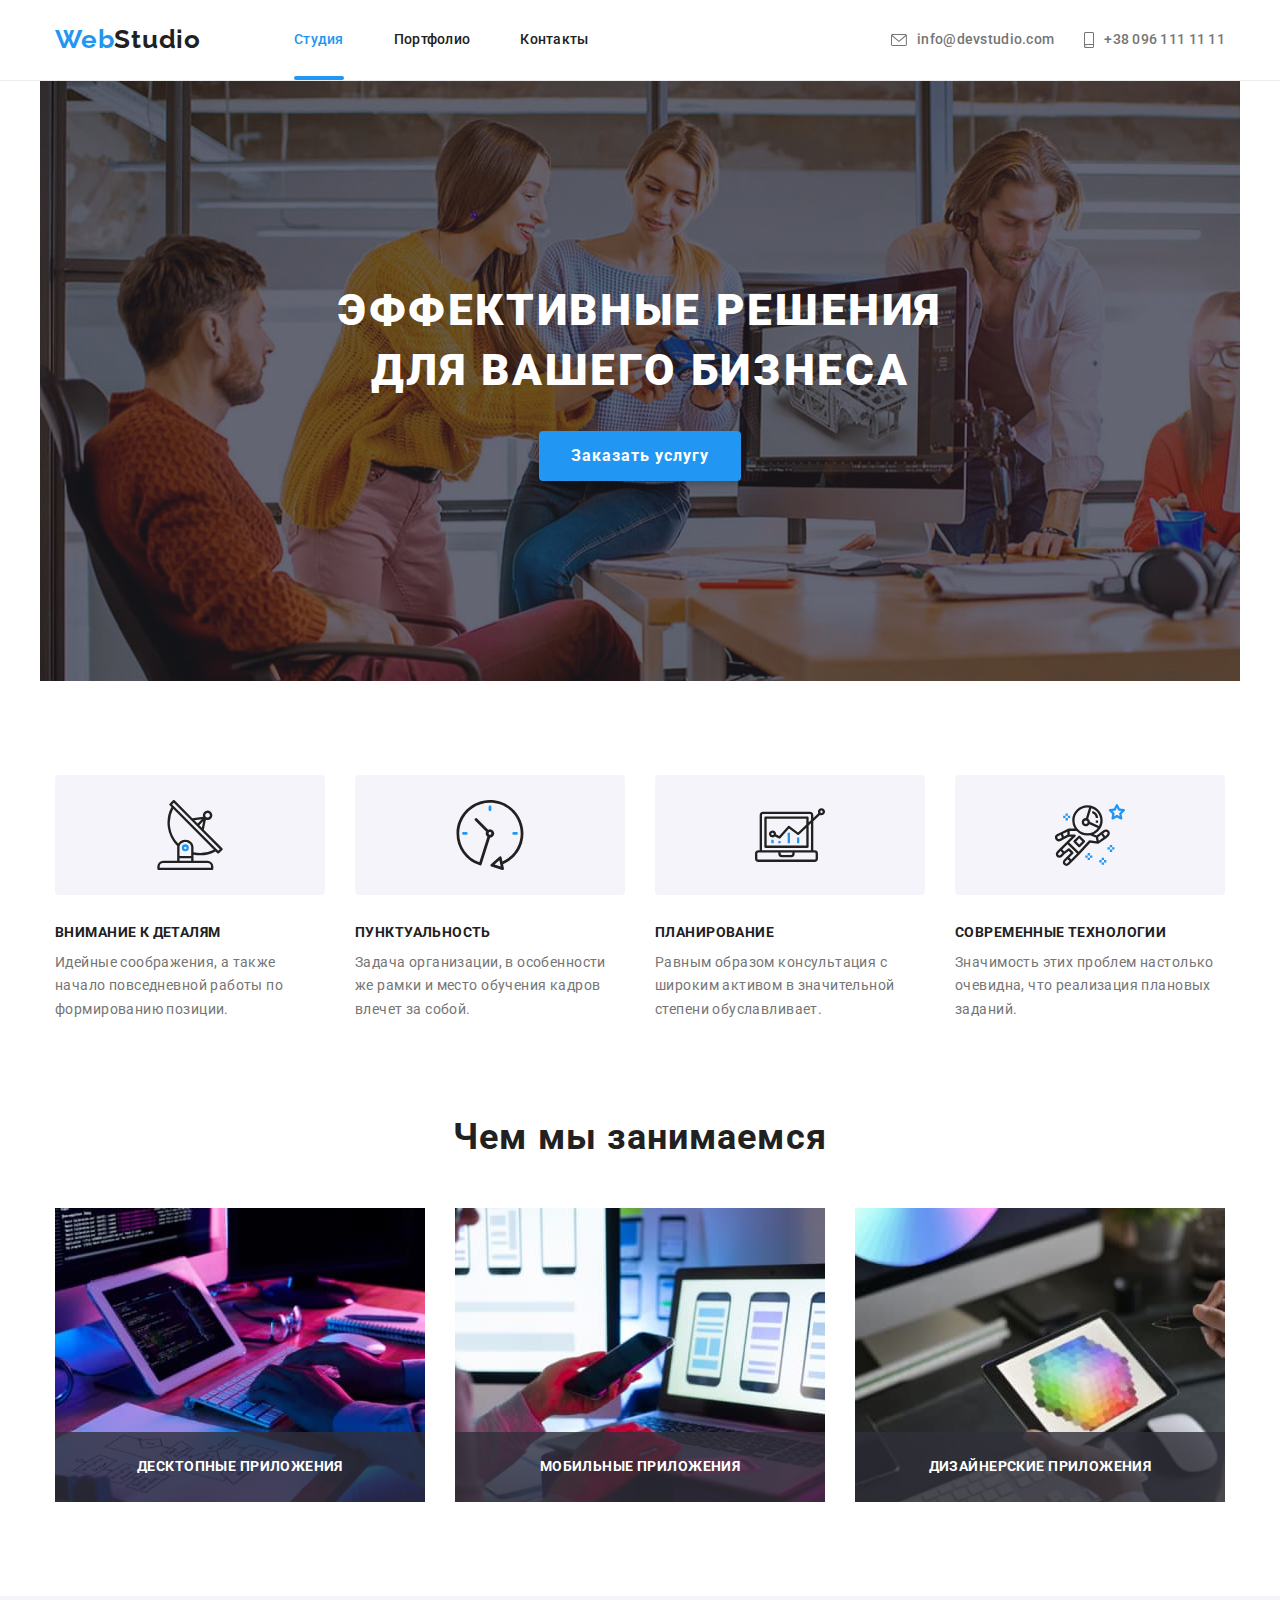
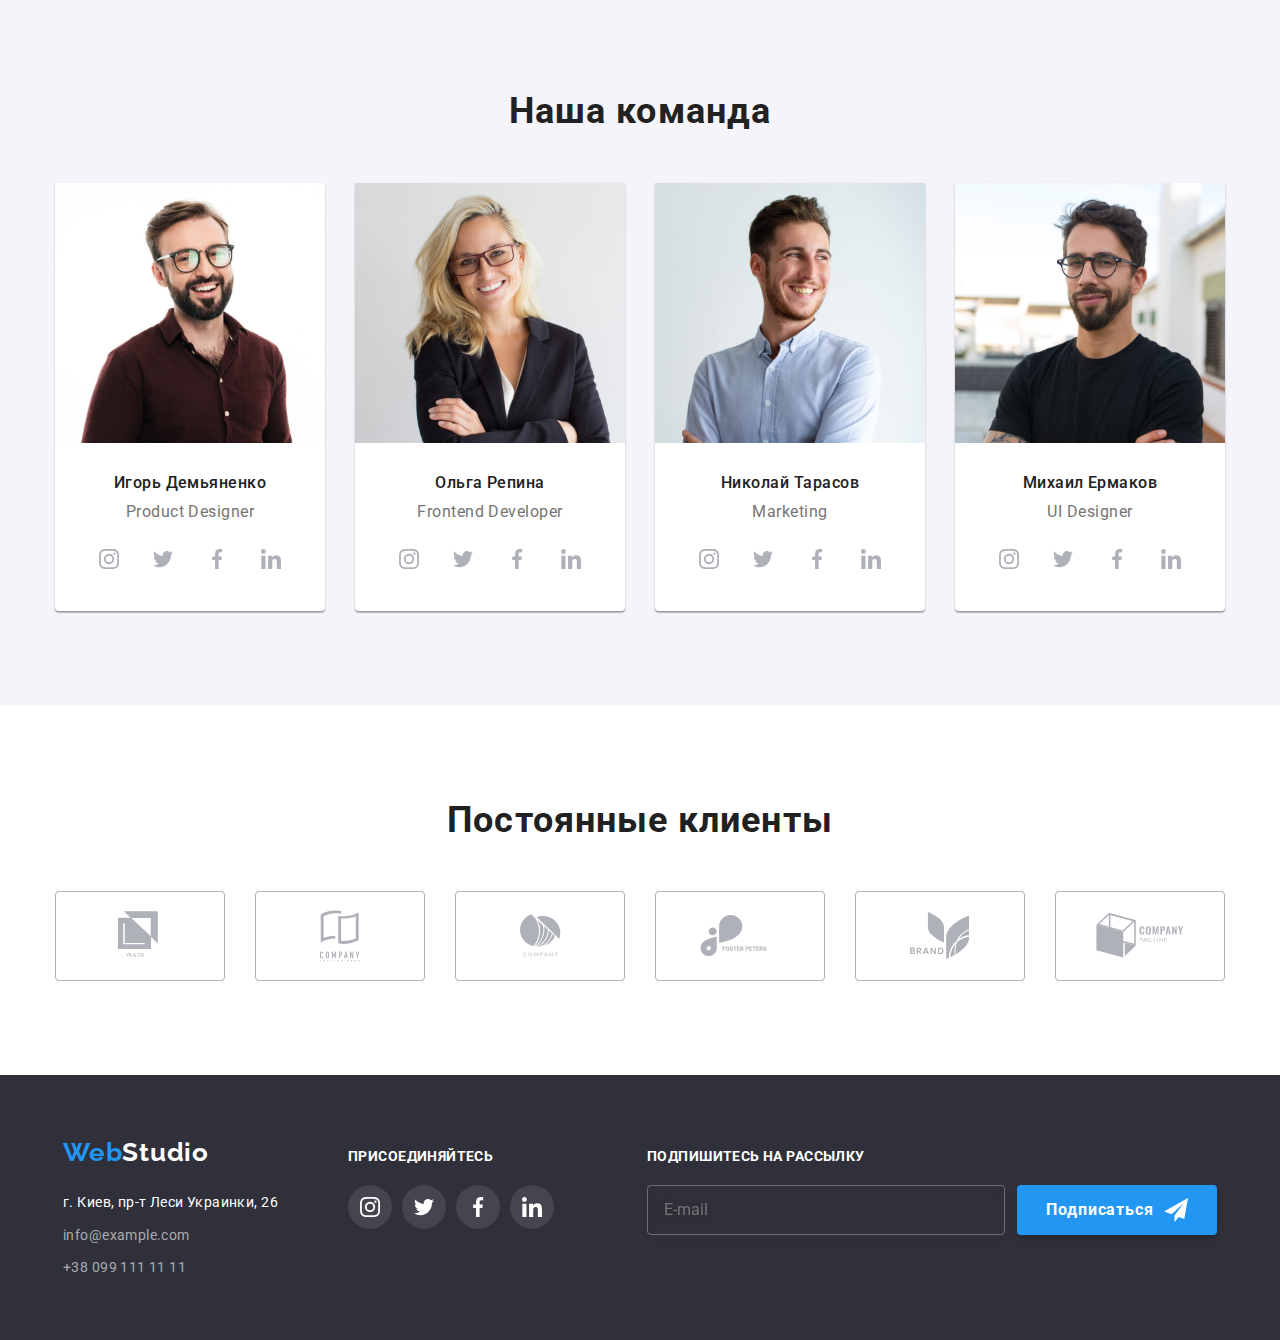
==== commit 88b3a686: "finished studio section" ====
--- a/index.html
+++ b/index.html
@@ -11,22 +11,28 @@
     <link rel="stylesheet" href="./css/main.min.css">
     <title>WebStudio</title>
 </head>
-<body>
+<body modal-open>
     <header class="header-def">
         <div class="container">
             <nav class="page-nav">
                 <a href="./index.html" class="logo"><span class="logo-blue">Web</span>Studio</a>
-                <button type="button" class="menu-button" aria-expanded="false" data-menu-button>
+                <button 
+                    type="button" 
+                    class="menu-button" 
+                    aria-expanded="false"
+                    aria-controls="nav-menu" 
+                    data-menu-button
+                >
                     <svg 
                         width="40" 
                         height="40" 
-                        aria-label="Переключатель мобильного меню"
+                        aria-label="Переключатель мобильного меню"                        
                     >
                         <use class="icon-close" href="./images/icons/sprite.svg#icon-close-header"></use>
                         <use class="icon-menu" href="./images/icons/sprite.svg#icon-menu-burger"></use>                        
                     </svg>                
                 </button>
-                <div class="mobile-menu">
+                <div class="nav-menu" id="nav-menu" data-menu>
                     <ul class="nav-list">
                         <li class="nav-item">
                             <a href="./index.html" class="current header-link">Студия</a>
@@ -41,7 +47,7 @@
                     <ul class="address-list">
                         <li class="address-item">
                             <a href="mailto:info@devstudio.com" class="reach header-link">
-                                <svg class="icon" width="16" height="12">
+                                <svg class="address-icon" width="16" height="12">                                                                
                                     <use href="./images/icons/sprite.svg#icon-envelope"></use>
                                 </svg>
                                 <span>info@devstudio.com</span>
@@ -49,7 +55,7 @@
                         </li>
                         <li class="address-item">
                             <a href="tel:+380961111111" class="reach header-link">
-                                <svg class="icon" width="10" height="16">
+                                <svg class="address-icon" width="10" height="16">                                    
                                     <use href="./images/icons/sprite.svg#icon-smartphone"></use>
                                 </svg>
                                 <span>+38 096 111 11 11</span>
--- a/css/main.min.css
+++ b/css/main.min.css
@@ -1,2 +1,2 @@
-*,*::before,*::after{-webkit-box-sizing:border-box;box-sizing:border-box}img{display:block;max-width:100%;height:auto}.visually-hidden{position:absolute;width:1px;height:1px;margin:-1px;border:0;padding:0;white-space:nowrap;-webkit-clip-path:inset(100%);clip-path:inset(100%);clip:rect(0 0 0 0);overflow:hidden}.portfolio-list,.buttons,.clients-list,.team-link,.team-list,.business-list,.qualities-list,.form .form-list,.footer-section-2 .foot-link,.address-list,.nav-list{list-style-type:none;margin:0;padding:0}.form-list .form-textarea:focus-within,.form-list .form-input:focus-within,.form-list .form-item:focus-within{border-color:#2196f3;outline:transparent;fill:#2196f3}.container{padding-left:15px;padding-right:15px;margin-left:auto;margin-right:auto}@media screen and (min-width: 480px){.container{width:480px}}@media screen and (min-width: 768px){.container{width:768px}}@media screen and (min-width: 1200px){.container{width:1200px}}body{background-color:#fff;color:#212121;font-family:"Roboto",sans-serif;font-weight:400;letter-spacing:.03em}.header-def{border-bottom:1px solid #ececec;position:relative}.page-nav{display:-webkit-box;display:-ms-flexbox;display:flex;-webkit-box-pack:justify;-ms-flex-pack:justify;justify-content:space-between;-webkit-box-align:center;-ms-flex-align:center;align-items:center;min-height:60px}.menu-button{display:-webkit-inline-box;display:-ms-inline-flexbox;display:inline-flex;margin:0;padding:0;border:none;outline:transparent;background-color:transparent;cursor:pointer;-webkit-transition:fill 250ms cubic-bezier(0.4, 0, 0.2, 1);transition:fill 250ms cubic-bezier(0.4, 0, 0.2, 1)}.menu-button:hover{fill:#2196f3}.menu-button .icon-close{display:none}.menu-button.is-open .icon-close{display:block}.menu-button.is-open .icon-menu{display:none}.mobile-menu{position:absolute;z-index:999;top:100%;left:0;width:100%;background-color:#fff;text-align:center;-webkit-box-shadow:0px 4px 8px rgba(0,0,0,.04),0px 2px 4px rgba(0,0,0,.08),0px 1px 3px rgba(0,0,0,.16);box-shadow:0px 4px 8px rgba(0,0,0,.04),0px 2px 4px rgba(0,0,0,.08),0px 1px 3px rgba(0,0,0,.16)}.nav-list{padding-top:60px;padding-bottom:60px}.header-link{position:relative;display:block;padding-top:8px;padding-bottom:8px;font-style:normal;font-weight:500;font-size:18px;line-height:1.17;letter-spacing:.02em;text-decoration:none;color:#212121;-webkit-transition:color 250ms cubic-bezier(0.4, 0, 0.2, 1);transition:color 250ms cubic-bezier(0.4, 0, 0.2, 1)}.header-link:hover,.header-link:focus{color:#2196f3}.header-link.current{color:#2196f3}.header-link.current::after{content:"";display:block;position:absolute;bottom:0;left:0;width:100%;height:4px;border-radius:2px;background-color:#2196f3}.address-list{display:-webkit-box;display:-ms-flexbox;display:flex;-webkit-box-align:center;-ms-flex-align:center;align-items:center;margin-left:auto}.address-list .icon{margin-right:10px;fill:currentColor}.address-list .address-item:last-child{margin-left:50px}.address-list .reach{color:#757575}.logo{font-family:"Raleway",sans-serif;font-weight:700;font-size:26px;line-height:1.38;letter-spacing:.03em;text-decoration:none;color:#212121}.logo-blue{color:#2196f3}footer{background-color:#2f303a;background-size:cover}footer .container{padding-top:60px;padding-bottom:60px}@media screen and (max-width: 1199px){footer .container{text-align:center}}@media screen and (min-width: 768px){footer .container{display:-webkit-box;display:-ms-flexbox;display:flex;-webkit-box-pack:center;-ms-flex-pack:center;justify-content:center;-ms-flex-wrap:wrap;flex-wrap:wrap;-webkit-box-align:baseline;-ms-flex-align:baseline;align-items:baseline}}.footer-section-1 .logo{color:#fff}.footer-section-1 .contact{display:-webkit-box;display:-ms-flexbox;display:flex;-webkit-box-orient:vertical;-webkit-box-direction:normal;-ms-flex-direction:column;flex-direction:column;margin-top:20px}.footer-section-1 .adress{margin-top:0px;margin-bottom:0px;color:#fff;font-style:normal;font-size:14px;line-height:1.71;letter-spacing:.03em}.footer-section-1 .link{margin-top:9px;color:#ffffff99;font-style:normal;font-size:14px;line-height:1.71;letter-spacing:.03em;text-decoration:none}@media screen and (max-width: 767px){.footer-section-2{margin-top:60px}}@media screen and (min-width: 768px){.footer-section-2{margin-left:165px}}@media screen and (max-width: 1199px){.footer-section-2{text-align:center}}@media screen and (min-width: 1200px){.footer-section-2{margin-left:70px}}.footer-section-2 .text{margin-top:0px;margin-bottom:20px;font-weight:700;font-size:14px;line-height:1.14;text-transform:uppercase;letter-spacing:.03em;color:#fff}.footer-section-2 .foot-link{display:-webkit-box;display:-ms-flexbox;display:flex;-webkit-box-pack:center;-ms-flex-pack:center;justify-content:center;-webkit-box-align:center;-ms-flex-align:center;align-items:center}.footer-section-2 .foot-item:not(:first-child){margin-left:10px}.footer-section-2 .icon-link{display:-webkit-box;display:-ms-flexbox;display:flex;-webkit-box-pack:center;-ms-flex-pack:center;justify-content:center;-webkit-box-align:center;-ms-flex-align:center;align-items:center;width:44px;height:44px;border-radius:50%;line-height:0px;background-color:#ffffff1a;-webkit-transition:background-color 250ms cubic-bezier(0.4, 0, 0.2, 1);transition:background-color 250ms cubic-bezier(0.4, 0, 0.2, 1)}.footer-section-2 .icon-link:hover,.footer-section-2 .icon-link:focus{background-color:#2196f3}.footer-section-2 .icon{fill:#fff}@media screen and (max-width: 1199px){.footer-section-3{margin-top:60px}}@media screen and (min-width: 1200px){.footer-section-3{margin-left:93px}}@media screen and (max-width: 1199px){.footer-section-3{text-align:center}}.footer-section-3 .text{margin-top:0px;margin-bottom:20px;font-weight:700;font-size:14px;line-height:1.14;text-transform:uppercase;letter-spacing:.03em;color:#fff}@media screen and (min-width: 768px){.footer-section-3 .foot-form{display:-webkit-box;display:-ms-flexbox;display:flex;-ms-flex-wrap:wrap;flex-wrap:wrap;-webkit-box-orient:vertical;-webkit-box-direction:normal;-ms-flex-direction:column;flex-direction:column;-webkit-box-align:center;-ms-flex-align:center;align-items:center}}@media screen and (min-width: 1200px){.footer-section-3 .foot-form{-webkit-box-orient:horizontal;-webkit-box-direction:normal;-ms-flex-direction:row;flex-direction:row}}.footer-section-3 .foot-input{display:block;padding:0px 16px;height:50px;border:1px solid rgba(255,255,255,.3);-webkit-filter:drop-shadow(0px 4px 4px rgba(0, 0, 0, 0.15));filter:drop-shadow(0px 4px 4px rgba(0, 0, 0, 0.15));border-radius:4px;outline:transparent;background-color:transparent;color:rgba(255,255,255,.6)}@media screen and (max-width: 479px){.footer-section-3 .foot-input{width:100%}}@media screen and (min-width: 480px)and (max-width: 1199px){.footer-section-3 .foot-input{width:450px}}@media screen and (max-width: 1199px){.footer-section-3 .foot-input{margin-bottom:20px}}@media screen and (min-width: 1200px){.footer-section-3 .foot-input{margin-right:12px;width:358px}}.footer-section-3 .sign-button{display:-webkit-inline-box;display:-ms-inline-flexbox;display:inline-flex;-webkit-box-align:center;-ms-flex-align:center;align-items:center;-webkit-box-pack:center;-ms-flex-pack:center;justify-content:center;width:200px;height:50px;background-color:#2196f3;border-color:transparent;-webkit-box-shadow:0px 4px 4px rgba(0,0,0,.15);box-shadow:0px 4px 4px rgba(0,0,0,.15);border-radius:4px;cursor:pointer}.footer-section-3 .sign-name{margin-right:10px;font-weight:700;font-size:16px;line-height:1.87;letter-spacing:.06em;color:#fff}.footer-section-3 .sign-icon{fill:#fff}.studio-hero{position:relative;background-color:#c4c4c4;background-image:-webkit-gradient(linear, left top, right top, from(#2f303a66), to(#2f303a66)),url(../images/backgrnd.jpg);background-image:linear-gradient(to right, #2f303a66, #2f303a66),url(../images/backgrnd.jpg);background-size:cover;color:#fff;text-align:center;max-width:1200px;margin:0 auto}.studio-hero .container{padding-top:118px;padding-bottom:118px}@media screen and (min-width: 1200px){.studio-hero .container{padding-top:200px;padding-bottom:200px}}.studio-hero .studio-heading{margin-top:0px;margin-bottom:30px;font-weight:900;font-size:26px;line-height:1.62;letter-spacing:.06em;text-transform:uppercase}@media screen and (min-width: 1200px){.studio-hero .studio-heading{font-size:44px;line-height:1.36}}.studio-hero .hero-link{display:inline-block;padding:10px 32px;text-decoration:none;color:#fff;font-weight:700;font-size:16px;line-height:1.87;letter-spacing:.06em;background:#2196f3;-webkit-box-shadow:0px 4px 4px rgba(0,0,0,.15);box-shadow:0px 4px 4px rgba(0,0,0,.15);border-radius:4px}.backdrop{position:fixed;top:0;left:0;z-index:9;width:100%;height:100%;background-color:rgba(0,0,0,.2);opacity:1;-webkit-transition:opacity 250ms cubic-bezier(0.4, 0, 0.2, 1);transition:opacity 250ms cubic-bezier(0.4, 0, 0.2, 1)}.backdrop.is-hidden{opacity:0;pointer-events:none}.backdrop.is-hidden .modal{-webkit-transform:translate(-50%, -50%) scale(0, 0);transform:translate(-50%, -50%) scale(0, 0)}.modal{position:absolute;top:50%;left:50%;-webkit-transform:translate(-50%, -50%) scale(1, 1);transform:translate(-50%, -50%) scale(1, 1);min-width:528px;min-height:581px;background-color:#fff;-webkit-box-shadow:0px 1px 3px rgba(0,0,0,.12),0px 1px 1px rgba(0,0,0,.14),0px 2px 1px rgba(0,0,0,.2);box-shadow:0px 1px 3px rgba(0,0,0,.12),0px 1px 1px rgba(0,0,0,.14),0px 2px 1px rgba(0,0,0,.2);border-radius:4px;-webkit-transition:-webkit-transform 250ms cubic-bezier(0.4, 0, 0.2, 1);transition:-webkit-transform 250ms cubic-bezier(0.4, 0, 0.2, 1);transition:transform 250ms cubic-bezier(0.4, 0, 0.2, 1);transition:transform 250ms cubic-bezier(0.4, 0, 0.2, 1), -webkit-transform 250ms cubic-bezier(0.4, 0, 0.2, 1)}.modal .close-modal{display:-webkit-box;display:-ms-flexbox;display:flex;-webkit-box-pack:center;-ms-flex-pack:center;justify-content:center;-webkit-box-align:center;-ms-flex-align:center;align-items:center;position:absolute;top:8px;right:8px;width:30px;height:30px;border:1px solid rgba(0,0,0,.1);border-radius:50%;cursor:pointer;-webkit-transition:fill 250ms cubic-bezier(0.4, 0, 0.2, 1);transition:fill 250ms cubic-bezier(0.4, 0, 0.2, 1)}.modal .close-modal:hover{fill:#2196f3}.form{padding:40px}.form .form-head{margin:0px;margin-bottom:12px;font-weight:700;font-size:20px;line-height:1.15;text-align:center;letter-spacing:.03em;color:#212121}.form .form-list{margin-bottom:20px}.form .legal{position:relative;display:-webkit-box;display:-ms-flexbox;display:flex;-webkit-box-pack:center;-ms-flex-pack:center;justify-content:center;-webkit-box-align:center;-ms-flex-align:center;align-items:center;margin-bottom:30px;cursor:pointer}.form .legal::before{content:"";width:16px;height:15px;border:2px solid #000;border-radius:4px;-webkit-transition:border-color 250ms cubic-bezier(0.4, 0, 0.2, 1),background-color 250ms cubic-bezier(0.4, 0, 0.2, 1);transition:border-color 250ms cubic-bezier(0.4, 0, 0.2, 1),background-color 250ms cubic-bezier(0.4, 0, 0.2, 1)}.form .legal-text{margin-left:7px;font-weight:400;font-size:14px;line-height:1.71;letter-spacing:.03em;color:#757575}.form .legal-link{font-weight:400;font-size:14px;line-height:1.71;letter-spacing:.03em;color:#2196f3}.form .submit-button{display:-webkit-inline-box;display:-ms-inline-flexbox;display:inline-flex;-webkit-box-align:center;-ms-flex-align:center;align-items:center;-webkit-box-pack:center;-ms-flex-pack:center;justify-content:center;width:200px;height:50px;color:#fff;background-color:#2196f3;-webkit-box-shadow:0px 4px 4px rgba(0,0,0,.15);box-shadow:0px 4px 4px rgba(0,0,0,.15);border-radius:4px;border-color:transparent;cursor:pointer}.form .submit-button:focus-within{background-color:#188ce8}.form .submit-name{font-weight:700;font-size:16px;line-height:1.87;letter-spacing:.06em}.form .legal-checkbox{position:absolute;width:1px;height:1px;overflow:hidden;clip:rect(0 0 0 0)}.form .legal-checkbox:checked+.legal::before{background-image:url(../images/icons/icon-check.svg);background-size:contain;background-origin:border-box;border-radius:4px;border-color:transparent;background-color:#2196f3}.form-list .form-item{position:relative;display:-webkit-box;display:-ms-flexbox;display:flex;-webkit-box-orient:vertical;-webkit-box-direction:normal;-ms-flex-direction:column;flex-direction:column;margin-bottom:10px}.form-list .form-label{margin-right:auto;margin-bottom:4px;font-weight:400;font-size:12px;line-height:1.17;letter-spacing:.01em;color:#757575}.form-list .form-input{padding:0px 42px;height:40px;border:1px solid rgba(33,33,33,.2);border-radius:4px;-webkit-transition:border-color 250ms cubic-bezier(0.4, 0, 0.2, 1);transition:border-color 250ms cubic-bezier(0.4, 0, 0.2, 1)}.form-list .form-input:invalid{border-color:red}.form-list .icon{position:absolute;bottom:11px;left:12px;-webkit-transition:fill 250ms cubic-bezier(0.4, 0, 0.2, 1);transition:fill 250ms cubic-bezier(0.4, 0, 0.2, 1)}.form-list .form-textarea{padding:12px 16px;resize:none;border:1px solid rgba(33,33,33,.2);border-radius:4px;-webkit-transition:border-color 250ms cubic-bezier(0.4, 0, 0.2, 1);transition:border-color 250ms cubic-bezier(0.4, 0, 0.2, 1)}.form-list .form-textarea::-webkit-input-placeholder{font-weight:400;font-size:14px;line-height:1.14;letter-spacing:.01em;color:rgba(117,117,117,.5);opacity:1}.form-list .form-textarea::-moz-placeholder{font-weight:400;font-size:14px;line-height:1.14;letter-spacing:.01em;color:rgba(117,117,117,.5);opacity:1}.form-list .form-textarea:-ms-input-placeholder{font-weight:400;font-size:14px;line-height:1.14;letter-spacing:.01em;color:rgba(117,117,117,.5);opacity:1}.form-list .form-textarea::-ms-input-placeholder{font-weight:400;font-size:14px;line-height:1.14;letter-spacing:.01em;color:rgba(117,117,117,.5);opacity:1}.form-list .form-textarea::placeholder{font-weight:400;font-size:14px;line-height:1.14;letter-spacing:.01em;color:rgba(117,117,117,.5);opacity:1}.studio-qualities .container{padding-top:60px;padding-bottom:60px}@media screen and (min-width: 1200px){.studio-qualities .container{padding-top:94px;padding-bottom:94px}}@media screen and (min-width: 768px){.qualities-list{display:-webkit-box;display:-ms-flexbox;display:flex;-webkit-box-pack:center;-ms-flex-pack:center;justify-content:center;-ms-flex-wrap:wrap;flex-wrap:wrap;margin:-15px}}@media screen and (min-width: 768px){.qualities-list .qualities-item{width:calc((100% - 2 * 30px) / 2);margin:15px}}@media screen and (min-width: 1200px){.qualities-list .qualities-item{width:calc((100% - 4 * 30px) / 4);margin:15px}}@media screen and (max-width: 767px){.qualities-list .qualities-item:not(:last-child){margin-bottom:30px}}.qualities-list .qualities-thumb{display:-webkit-box;display:-ms-flexbox;display:flex;-webkit-box-pack:center;-ms-flex-pack:center;justify-content:center;-webkit-box-align:center;-ms-flex-align:center;align-items:center;height:120px;margin-bottom:30px;background-color:#f5f4fa;border-radius:4px}.qualities-list .qualities-title{margin-top:0px;margin-bottom:10px;font-size:14px;line-height:1.14;letter-spacing:.03em;text-align:center;text-transform:uppercase}@media screen and (min-width: 768px){.qualities-list .qualities-title{text-align:left}}.qualities-list .qualities-description{margin-top:0px;margin-bottom:0px;color:#757575;font-size:14px;line-height:1.71;letter-spacing:.03em}.studio-business .container{padding-bottom:94px}.studio-business .business-header{margin-top:0px;margin-bottom:50px;font-size:36px;line-height:1.17;text-align:center;letter-spacing:.03em}@media screen and (max-width: 1199px){.studio-business{display:none}}.business-list{display:-webkit-box;display:-ms-flexbox;display:flex}.business-list .business-item{position:relative}.business-list .business-item:not(:first-child){margin-left:30px}.business-list .label{position:absolute;bottom:0;left:0;display:-webkit-box;display:-ms-flexbox;display:flex;-webkit-box-align:center;-ms-flex-align:center;align-items:center;width:100%;height:70px;background-color:rgba(47,48,58,.8)}.business-list .label-text{margin:0;margin-left:auto;margin-right:auto;font-size:14px;line-height:1.14;letter-spacing:.03em;text-transform:uppercase;color:#fff}.studio-team{background-color:#f5f4fa}.studio-team .container{padding-top:60px;padding-bottom:60px}@media screen and (min-width: 1200px){.studio-team .container{padding-top:94px;padding-bottom:94px}}.studio-team .team-header{margin-top:0px;margin-bottom:30px;text-align:center;font-size:28px;line-height:1.18;letter-spacing:.03em}@media screen and (min-width: 1200px){.studio-team .team-header{margin-bottom:50px;font-size:36px;line-height:1.17}}@media screen and (min-width: 768px){.team-list{display:-webkit-box;display:-ms-flexbox;display:flex;-ms-flex-wrap:wrap;flex-wrap:wrap;margin:-15px}}.team-list .team-member{width:100%;background-color:#fff;-webkit-box-shadow:0px 1px 3px rgba(0,0,0,.12),0px 1px 1px rgba(0,0,0,.14),0px 2px 1px rgba(0,0,0,.2);box-shadow:0px 1px 3px rgba(0,0,0,.12),0px 1px 1px rgba(0,0,0,.14),0px 2px 1px rgba(0,0,0,.2);border-radius:0px 0px 4px 4px}@media screen and (max-width: 767px){.team-list .team-member:not(:first-child){margin-top:30px}}@media screen and (min-width: 768px){.team-list .team-member{margin:15px;width:calc((100% - 2 * 30px) / 2)}}@media screen and (min-width: 1200px){.team-list .team-member{width:calc((100% - 4 * 30px) / 4)}}.team-list .member-photo{height:460px}@media screen and (min-width: 768px){.team-list .member-photo{height:374px}}@media screen and (min-width: 1200px){.team-list .member-photo{height:260px}}.team-list .member-thumb{padding-top:30px;padding-right:32px;padding-left:32px;padding-bottom:24px}@media screen and (min-width: 1200px){.team-list .member-thumb{padding-bottom:30px}}.team-list .member-name{margin-top:0px;margin-bottom:10px;font-weight:500;font-size:16px;line-height:1.19;text-align:center;letter-spacing:.03em}.team-list .member-position{margin-top:0px;margin-bottom:16px;color:#757575;font-size:16px;line-height:1.19;text-align:center;letter-spacing:.03em}.team-link{display:-webkit-box;display:-ms-flexbox;display:flex;-webkit-box-pack:center;-ms-flex-pack:center;justify-content:center;-webkit-box-align:center;-ms-flex-align:center;align-items:center}.team-link .icon-item:not(:first-child){margin-left:10px}.team-link .icon-link{display:-webkit-box;display:-ms-flexbox;display:flex;-webkit-box-pack:center;-ms-flex-pack:center;justify-content:center;-webkit-box-align:center;-ms-flex-align:center;align-items:center;height:44px;width:44px;line-height:0px;border-radius:50%;fill:#afb1b8;-webkit-transition:background-color 250ms cubic-bezier(0.4, 0, 0.2, 1),fill 250ms cubic-bezier(0.4, 0, 0.2, 1);transition:background-color 250ms cubic-bezier(0.4, 0, 0.2, 1),fill 250ms cubic-bezier(0.4, 0, 0.2, 1)}.team-link .icon-link:focus,.team-link .icon-link:hover{background-color:#2196f3;-webkit-filter:drop-shadow(0px 4px 4px rgba(0, 0, 0, 0.25));filter:drop-shadow(0px 4px 4px rgba(0, 0, 0, 0.25));fill:#fff}.studio-clients .container{padding-top:60px;padding-bottom:60px}@media screen and (min-width: 1200px){.studio-clients .container{padding-top:94px;padding-bottom:94px}}.studio-clients .clients-header{margin-top:0px;margin-bottom:30px;font-size:28px;line-height:1.18;text-align:center;letter-spacing:.03em}@media screen and (min-width: 1200px){.studio-clients .clients-header{margin-bottom:50px;font-size:36px;line-height:1.17}}.clients-list{display:-webkit-box;display:-ms-flexbox;display:flex;-ms-flex-wrap:wrap;flex-wrap:wrap;-webkit-box-pack:center;-ms-flex-pack:center;justify-content:center;-webkit-box-align:center;-ms-flex-align:center;align-items:center;margin:-15px}.clients-list .clients-item{width:calc((100% - 2 * 30px) / 2);margin:15px}@media screen and (min-width: 768px){.clients-list .clients-item{width:calc((100% - 3 * 30px) / 3)}}@media screen and (min-width: 1200px){.clients-list .clients-item{width:calc((100% - 6 * 30px) / 6)}}.clients-list .client-link{display:-webkit-box;display:-ms-flexbox;display:flex;-webkit-box-pack:center;-ms-flex-pack:center;justify-content:center;-webkit-box-align:center;-ms-flex-align:center;align-items:center;height:90px;line-height:0px;border:1px solid #afb1b8;border-radius:4px;fill:#afb1b8;-webkit-transition:border-color 250ms cubic-bezier(0.4, 0, 0.2, 1),fill 250ms cubic-bezier(0.4, 0, 0.2, 1);transition:border-color 250ms cubic-bezier(0.4, 0, 0.2, 1),fill 250ms cubic-bezier(0.4, 0, 0.2, 1)}.clients-list .client-link:focus,.clients-list .client-link:hover{border-color:#2196f3;fill:#2196f3}.portfolio .container{padding-top:94px;padding-bottom:94px;height:1554px}.buttons{display:-webkit-box;display:-ms-flexbox;display:flex;-webkit-box-pack:center;-ms-flex-pack:center;justify-content:center;margin-bottom:50px}.buttons .item:not(:first-child){margin-left:8px}.buttons .btn{padding:6px 22px;font-weight:500;font-size:16px;line-height:1.62;letter-spacing:.03em;color:#212121;border-radius:4px;border-style:none;border-color:#f5f4fa;background:#f5f4fa;-webkit-transition:color 250ms cubic-bezier(0.4, 0, 0.2, 1),background-color 250ms cubic-bezier(0.4, 0, 0.2, 1),-webkit-box-shadow 250ms cubic-bezier(0.4, 0, 0.2, 1);transition:color 250ms cubic-bezier(0.4, 0, 0.2, 1),background-color 250ms cubic-bezier(0.4, 0, 0.2, 1),-webkit-box-shadow 250ms cubic-bezier(0.4, 0, 0.2, 1);transition:color 250ms cubic-bezier(0.4, 0, 0.2, 1),background-color 250ms cubic-bezier(0.4, 0, 0.2, 1),box-shadow 250ms cubic-bezier(0.4, 0, 0.2, 1);transition:color 250ms cubic-bezier(0.4, 0, 0.2, 1),background-color 250ms cubic-bezier(0.4, 0, 0.2, 1),box-shadow 250ms cubic-bezier(0.4, 0, 0.2, 1),-webkit-box-shadow 250ms cubic-bezier(0.4, 0, 0.2, 1)}.buttons .btn:focus,.buttons .btn:hover{color:#fff;background-color:#2196f3;-webkit-box-shadow:0px 3px 1px rgba(0,0,0,.1),0px 1px 2px rgba(0,0,0,.08),0px 2px 2px rgba(0,0,0,.12);box-shadow:0px 3px 1px rgba(0,0,0,.1),0px 1px 2px rgba(0,0,0,.08),0px 2px 2px rgba(0,0,0,.12);border:none;outline:none}.portfolio-list{display:-webkit-box;display:-ms-flexbox;display:flex;-ms-flex-wrap:wrap;flex-wrap:wrap}.portfolio-list .portfolio-items:not(:nth-child(3n+1)){margin-left:30px}.portfolio-list .portfolio-items:not(:nth-last-child(-n+3)){margin-bottom:30px}.portfolio-list .link{position:relative;display:block;text-decoration:none;color:#212121;-webkit-transition:-webkit-box-shadow 250ms cubic-bezier(0.4, 0, 0.2, 1);transition:-webkit-box-shadow 250ms cubic-bezier(0.4, 0, 0.2, 1);transition:box-shadow 250ms cubic-bezier(0.4, 0, 0.2, 1);transition:box-shadow 250ms cubic-bezier(0.4, 0, 0.2, 1), -webkit-box-shadow 250ms cubic-bezier(0.4, 0, 0.2, 1)}.portfolio-list .link:hover,.portfolio-list .link:focus{-webkit-box-shadow:0px 1px 1px rgba(0,0,0,.12),0px 4px 4px rgba(0,0,0,.06),1px 4px 6px rgba(0,0,0,.16);box-shadow:0px 1px 1px rgba(0,0,0,.12),0px 4px 4px rgba(0,0,0,.06),1px 4px 6px rgba(0,0,0,.16)}.portfolio-list .link:hover .description,.portfolio-list .link:focus .description{-webkit-transform:translatey(0);transform:translatey(0)}.portfolio-list .description-thumb{position:absolute;top:0;left:0;overflow:hidden;display:-webkit-box;display:-ms-flexbox;display:flex;-webkit-box-align:center;-ms-flex-align:center;align-items:center}.portfolio-list .description{margin:0;padding:63px 24px;font-size:18px;line-height:1.56;letter-spacing:.03em;color:#fff;background-color:rgba(33,150,243,.9);-webkit-transform:translatey(100%);transform:translatey(100%);-webkit-transition:-webkit-transform 250ms cubic-bezier(0.4, 0, 0.2, 1);transition:-webkit-transform 250ms cubic-bezier(0.4, 0, 0.2, 1);transition:transform 250ms cubic-bezier(0.4, 0, 0.2, 1);transition:transform 250ms cubic-bezier(0.4, 0, 0.2, 1), -webkit-transform 250ms cubic-bezier(0.4, 0, 0.2, 1)}.portfolio-list .border{padding:20px 24px;background:#fff;border:1px solid #eee;border-top:none;-webkit-box-sizing:border-box;box-sizing:border-box}.portfolio-list h3{margin-top:0px;margin-bottom:4px;font-weight:700;font-size:18px;line-height:2;letter-spacing:.06em}.portfolio-list .item-description{margin-top:0px;margin-bottom:0px;color:#757575;font-size:16px;line-height:1.87;letter-spacing:.03em}
+*,*::before,*::after{-webkit-box-sizing:border-box;box-sizing:border-box}img{display:block;max-width:100%;height:auto}.visually-hidden{position:absolute;width:1px;height:1px;margin:-1px;border:0;padding:0;white-space:nowrap;-webkit-clip-path:inset(100%);clip-path:inset(100%);clip:rect(0 0 0 0);overflow:hidden}.portfolio-list,.buttons,.clients-list,.team-link,.team-list,.business-list,.qualities-list,.form .form-list,.footer-section-2 .foot-link,.address-list,.nav-list{list-style-type:none;margin:0;padding:0}.form-list .form-textarea:focus-within,.form-list .form-input:focus-within,.form-list .form-item:focus-within{border-color:#2196f3;outline:transparent;fill:#2196f3}.container{padding-left:15px;padding-right:15px;margin-left:auto;margin-right:auto}@media screen and (min-width: 480px){.container{width:480px}}@media screen and (min-width: 768px){.container{width:768px}}@media screen and (min-width: 1200px){.container{width:1200px}}body{background-color:#fff;color:#212121;font-family:"Roboto",sans-serif;font-weight:400;letter-spacing:.03em}body.modal-open{overflow:hidden}.header-def{border-bottom:1px solid #ececec;z-index:9;position:fixed;top:0;background-color:#fff;width:100%}@media screen and (min-width: 768px){.header-def{position:static}}.header-def .page-nav{display:-webkit-box;display:-ms-flexbox;display:flex;-webkit-box-pack:justify;-ms-flex-pack:justify;justify-content:space-between;-webkit-box-align:center;-ms-flex-align:center;align-items:center;min-height:60px}@media screen and (min-width: 768px){.header-def .page-nav{-webkit-box-pack:start;-ms-flex-pack:start;justify-content:flex-start;min-height:80px}}.menu-button{display:-webkit-inline-box;display:-ms-inline-flexbox;display:inline-flex;margin:0;padding:0;border:none;outline:transparent;background-color:transparent;cursor:pointer;-webkit-transition:fill 250ms cubic-bezier(0.4, 0, 0.2, 1);transition:fill 250ms cubic-bezier(0.4, 0, 0.2, 1)}@media screen and (min-width: 768px){.menu-button{display:none}}.menu-button:hover{fill:#2196f3}.menu-button .icon-close{display:none}.menu-button.is-open .icon-close{display:block}.menu-button.is-open .icon-menu{display:none}@media screen and (max-width: 767px){.nav-menu{opacity:0;pointer-events:none;position:absolute;z-index:99;top:100%;left:0;width:100%;padding-top:60px;padding-bottom:60px;background-color:#fff;text-align:center;-webkit-box-shadow:0px 4px 8px rgba(0,0,0,.04),0px 2px 4px rgba(0,0,0,.08),0px 1px 3px rgba(0,0,0,.16);box-shadow:0px 4px 8px rgba(0,0,0,.04),0px 2px 4px rgba(0,0,0,.08),0px 1px 3px rgba(0,0,0,.16);-webkit-transform-origin:top;transform-origin:top;-webkit-transform:scaleY(0);transform:scaleY(0);-webkit-transition:-webkit-transform 250ms cubic-bezier(0.4, 0, 0.2, 1);transition:-webkit-transform 250ms cubic-bezier(0.4, 0, 0.2, 1);transition:transform 250ms cubic-bezier(0.4, 0, 0.2, 1);transition:transform 250ms cubic-bezier(0.4, 0, 0.2, 1), -webkit-transform 250ms cubic-bezier(0.4, 0, 0.2, 1)}.nav-menu.is-open{opacity:1;pointer-events:auto;-webkit-transform:scaley(1);transform:scaley(1)}}@media screen and (min-width: 768px){.nav-menu{display:-webkit-box;display:-ms-flexbox;display:flex;-webkit-box-pack:justify;-ms-flex-pack:justify;justify-content:space-between;width:100%;margin-left:88px}}@media screen and (min-width: 1200px){.nav-menu{margin-left:93px}}@media screen and (max-width: 767px){.nav-list .nav-item:not(:first-child){margin-top:40px}}@media screen and (min-width: 768px){.nav-list{display:-webkit-box;display:-ms-flexbox;display:flex}.nav-list .nav-item:not(:first-child){margin-left:50px}}.header-link{position:relative;display:inline-block;font-style:normal;font-weight:500;font-size:18px;line-height:1.17;letter-spacing:.02em;text-decoration:none;color:#212121;-webkit-transition:color 250ms cubic-bezier(0.4, 0, 0.2, 1);transition:color 250ms cubic-bezier(0.4, 0, 0.2, 1)}@media screen and (min-width: 768px){.header-link{padding-top:32px;padding-bottom:32px;font-size:14px;line-height:1.14}}.header-link.reach{display:-webkit-box;display:-ms-flexbox;display:flex;-webkit-box-align:center;-ms-flex-align:center;align-items:center;-webkit-box-pack:center;-ms-flex-pack:center;justify-content:center;color:#757575}@media screen and (min-width: 768px){.header-link.reach{-webkit-box-pack:left;-ms-flex-pack:left;justify-content:left;font-size:12px;line-height:1.17;padding-top:0px;padding-bottom:0px}}@media screen and (min-width: 1200px){.header-link.reach{font-size:14px;line-height:1.14}}.header-link:hover,.header-link:focus{color:#2196f3}.header-link.current{color:#2196f3;padding-bottom:12px}@media screen and (min-width: 768px){.header-link.current{padding-bottom:32px}}.header-link.current::after{content:"";display:block;position:absolute;bottom:0;left:0;width:100%;height:4px;border-radius:2px;background-color:#2196f3}.address-list{margin-top:60px}@media screen and (min-width: 768px){.address-list{padding-top:21px;margin-top:0}}@media screen and (min-width: 1200px){.address-list{padding-top:32px;display:-webkit-box;display:-ms-flexbox;display:flex}}.address-list .address-item:not(:first-child){margin-top:16px}@media screen and (min-width: 768px){.address-list .address-item:not(:first-child){margin-top:10px}}@media screen and (min-width: 1200px){.address-list .address-item:not(:first-child){margin-top:0px;margin-left:30px}}.address-list .address-icon{display:block;margin-right:8px;fill:currentColor}@media screen and (min-width: 1200px){.address-list .address-icon{margin-right:10px}}.logo{font-family:"Raleway",sans-serif;font-weight:700;font-size:24px;line-height:1.17;letter-spacing:.03em;text-decoration:none;color:#212121}.logo-blue{color:#2196f3}@media screen and (min-width: 1200px){.logo{font-size:26px;line-height:1.38}}footer{background-color:#2f303a;background-size:cover}footer .container{padding-top:60px;padding-bottom:60px}@media screen and (max-width: 1199px){footer .container{text-align:center}}@media screen and (min-width: 768px){footer .container{display:-webkit-box;display:-ms-flexbox;display:flex;-webkit-box-pack:center;-ms-flex-pack:center;justify-content:center;-ms-flex-wrap:wrap;flex-wrap:wrap;-webkit-box-align:baseline;-ms-flex-align:baseline;align-items:baseline}}.footer-section-1 .logo{color:#fff}.footer-section-1 .contact{display:-webkit-box;display:-ms-flexbox;display:flex;-webkit-box-orient:vertical;-webkit-box-direction:normal;-ms-flex-direction:column;flex-direction:column;margin-top:20px}.footer-section-1 .adress{margin-top:0px;margin-bottom:0px;color:#fff;font-style:normal;font-size:14px;line-height:1.71;letter-spacing:.03em}.footer-section-1 .link{margin-top:9px;color:#ffffff99;font-style:normal;font-size:14px;line-height:1.71;letter-spacing:.03em;text-decoration:none}@media screen and (max-width: 767px){.footer-section-2{margin-top:60px}}@media screen and (min-width: 768px){.footer-section-2{margin-left:165px}}@media screen and (max-width: 1199px){.footer-section-2{text-align:center}}@media screen and (min-width: 1200px){.footer-section-2{margin-left:70px}}.footer-section-2 .text{margin-top:0px;margin-bottom:20px;font-weight:700;font-size:14px;line-height:1.14;text-transform:uppercase;letter-spacing:.03em;color:#fff}.footer-section-2 .foot-link{display:-webkit-box;display:-ms-flexbox;display:flex;-webkit-box-pack:center;-ms-flex-pack:center;justify-content:center;-webkit-box-align:center;-ms-flex-align:center;align-items:center}.footer-section-2 .foot-item:not(:first-child){margin-left:10px}.footer-section-2 .icon-link{display:-webkit-box;display:-ms-flexbox;display:flex;-webkit-box-pack:center;-ms-flex-pack:center;justify-content:center;-webkit-box-align:center;-ms-flex-align:center;align-items:center;width:44px;height:44px;border-radius:50%;line-height:0px;background-color:#ffffff1a;-webkit-transition:background-color 250ms cubic-bezier(0.4, 0, 0.2, 1);transition:background-color 250ms cubic-bezier(0.4, 0, 0.2, 1)}.footer-section-2 .icon-link:hover,.footer-section-2 .icon-link:focus{background-color:#2196f3}.footer-section-2 .icon{fill:#fff}@media screen and (max-width: 1199px){.footer-section-3{margin-top:60px}}@media screen and (min-width: 1200px){.footer-section-3{margin-left:93px}}@media screen and (max-width: 1199px){.footer-section-3{text-align:center}}.footer-section-3 .text{margin-top:0px;margin-bottom:20px;font-weight:700;font-size:14px;line-height:1.14;text-transform:uppercase;letter-spacing:.03em;color:#fff}@media screen and (min-width: 768px){.footer-section-3 .foot-form{display:-webkit-box;display:-ms-flexbox;display:flex;-ms-flex-wrap:wrap;flex-wrap:wrap;-webkit-box-orient:vertical;-webkit-box-direction:normal;-ms-flex-direction:column;flex-direction:column;-webkit-box-align:center;-ms-flex-align:center;align-items:center}}@media screen and (min-width: 1200px){.footer-section-3 .foot-form{-webkit-box-orient:horizontal;-webkit-box-direction:normal;-ms-flex-direction:row;flex-direction:row}}.footer-section-3 .foot-input{display:block;padding:0px 16px;height:50px;border:1px solid rgba(255,255,255,.3);-webkit-filter:drop-shadow(0px 4px 4px rgba(0, 0, 0, 0.15));filter:drop-shadow(0px 4px 4px rgba(0, 0, 0, 0.15));border-radius:4px;outline:transparent;background-color:transparent;color:rgba(255,255,255,.6)}@media screen and (max-width: 479px){.footer-section-3 .foot-input{width:100%}}@media screen and (min-width: 480px)and (max-width: 1199px){.footer-section-3 .foot-input{width:450px}}@media screen and (max-width: 1199px){.footer-section-3 .foot-input{margin-bottom:20px}}@media screen and (min-width: 1200px){.footer-section-3 .foot-input{margin-right:12px;width:358px}}.footer-section-3 .sign-button{display:-webkit-inline-box;display:-ms-inline-flexbox;display:inline-flex;-webkit-box-align:center;-ms-flex-align:center;align-items:center;-webkit-box-pack:center;-ms-flex-pack:center;justify-content:center;width:200px;height:50px;background-color:#2196f3;border-color:transparent;-webkit-box-shadow:0px 4px 4px rgba(0,0,0,.15);box-shadow:0px 4px 4px rgba(0,0,0,.15);border-radius:4px;cursor:pointer}.footer-section-3 .sign-name{margin-right:10px;font-weight:700;font-size:16px;line-height:1.87;letter-spacing:.06em;color:#fff}.footer-section-3 .sign-icon{fill:#fff}.studio-hero{position:relative;background-color:#c4c4c4;background-image:-webkit-gradient(linear, left top, right top, from(#2f303a66), to(#2f303a66)),url(../images/backgrnd.jpg);background-image:linear-gradient(to right, #2f303a66, #2f303a66),url(../images/backgrnd.jpg);background-size:cover;color:#fff;text-align:center;max-width:1200px;margin-top:61px;margin-right:auto;margin-left:auto}@media screen and (min-width: 768px){.studio-hero{margin-top:0px}}.studio-hero .container{padding-top:118px;padding-bottom:118px}@media screen and (min-width: 1200px){.studio-hero .container{padding-top:200px;padding-bottom:200px}}.studio-hero .studio-heading{margin-top:0px;margin-bottom:30px;font-weight:900;font-size:26px;line-height:1.62;letter-spacing:.06em;text-transform:uppercase}@media screen and (min-width: 1200px){.studio-hero .studio-heading{font-size:44px;line-height:1.36}}.studio-hero .hero-link{display:inline-block;padding:10px 32px;text-decoration:none;color:#fff;font-weight:700;font-size:16px;line-height:1.87;letter-spacing:.06em;background:#2196f3;-webkit-box-shadow:0px 4px 4px rgba(0,0,0,.15);box-shadow:0px 4px 4px rgba(0,0,0,.15);border-radius:4px}.backdrop{position:fixed;top:0;left:0;z-index:9;width:100%;height:100%;background-color:rgba(0,0,0,.2);opacity:1;overflow-y:scroll;-webkit-transition:opacity 250ms cubic-bezier(0.4, 0, 0.2, 1);transition:opacity 250ms cubic-bezier(0.4, 0, 0.2, 1)}.backdrop.is-hidden{opacity:0;pointer-events:none}.backdrop.is-hidden .modal{-webkit-transform:translate(-50%, -50%) scale(0, 0);transform:translate(-50%, -50%) scale(0, 0)}.modal{position:absolute;top:50%;left:50%;-webkit-transform:translate(-50%, -50%) scale(1, 1);transform:translate(-50%, -50%) scale(1, 1);min-width:450px;min-height:609px;background-color:#fff;-webkit-box-shadow:0px 1px 3px rgba(0,0,0,.12),0px 1px 1px rgba(0,0,0,.14),0px 2px 1px rgba(0,0,0,.2);box-shadow:0px 1px 3px rgba(0,0,0,.12),0px 1px 1px rgba(0,0,0,.14),0px 2px 1px rgba(0,0,0,.2);border-radius:4px;-webkit-transition:-webkit-transform 250ms cubic-bezier(0.4, 0, 0.2, 1);transition:-webkit-transform 250ms cubic-bezier(0.4, 0, 0.2, 1);transition:transform 250ms cubic-bezier(0.4, 0, 0.2, 1);transition:transform 250ms cubic-bezier(0.4, 0, 0.2, 1), -webkit-transform 250ms cubic-bezier(0.4, 0, 0.2, 1)}@media screen and (min-width: 1200px){.modal{min-width:528px;min-height:581px}}.modal .close-modal{display:-webkit-box;display:-ms-flexbox;display:flex;-webkit-box-pack:center;-ms-flex-pack:center;justify-content:center;-webkit-box-align:center;-ms-flex-align:center;align-items:center;position:absolute;top:8px;right:8px;width:30px;height:30px;border:1px solid rgba(0,0,0,.1);border-radius:50%;cursor:pointer;-webkit-transition:fill 250ms cubic-bezier(0.4, 0, 0.2, 1);transition:fill 250ms cubic-bezier(0.4, 0, 0.2, 1)}.modal .close-modal:hover{fill:#2196f3}.form{padding:40px}.form .form-head{margin:0px;margin-bottom:12px;font-weight:700;font-size:20px;line-height:1.15;text-align:center;letter-spacing:.03em;color:#212121}.form .form-list{margin-bottom:20px}.form .legal{position:relative;display:-webkit-box;display:-ms-flexbox;display:flex;-webkit-box-pack:center;-ms-flex-pack:center;justify-content:center;-webkit-box-align:center;-ms-flex-align:center;align-items:center;margin-bottom:30px;cursor:pointer}.form .legal::before{content:"";width:16px;height:15px;border:2px solid #000;border-radius:4px;-webkit-transition:border-color 250ms cubic-bezier(0.4, 0, 0.2, 1),background-color 250ms cubic-bezier(0.4, 0, 0.2, 1);transition:border-color 250ms cubic-bezier(0.4, 0, 0.2, 1),background-color 250ms cubic-bezier(0.4, 0, 0.2, 1)}.form .legal-text{margin-left:7px;font-weight:400;font-size:12px;line-height:1.17;letter-spacing:.03em;color:#757575}@media screen and (min-width: 1200px){.form .legal-text{font-size:14px;line-height:1.71}}.form .legal-link{font-weight:400;font-size:12px;line-height:1.17;letter-spacing:.03em;color:#2196f3}@media screen and (min-width: 1200px){.form .legal-link{font-size:14px;line-height:1.71}}.form .submit-button{display:-webkit-inline-box;display:-ms-inline-flexbox;display:inline-flex;-webkit-box-align:center;-ms-flex-align:center;align-items:center;-webkit-box-pack:center;-ms-flex-pack:center;justify-content:center;width:200px;height:50px;color:#fff;background-color:#2196f3;-webkit-box-shadow:0px 4px 4px rgba(0,0,0,.15);box-shadow:0px 4px 4px rgba(0,0,0,.15);border-radius:4px;border-color:transparent;cursor:pointer}.form .submit-button:focus-within{background-color:#188ce8}.form .submit-name{font-weight:700;font-size:16px;line-height:1.87;letter-spacing:.06em}.form .legal-checkbox{position:absolute;width:1px;height:1px;overflow:hidden;clip:rect(0 0 0 0)}.form .legal-checkbox:checked+.legal::before{background-image:url(../images/icons/icon-check.svg);background-size:contain;background-origin:border-box;border-radius:4px;border-color:transparent;background-color:#2196f3}.form-list .form-item{position:relative;display:-webkit-box;display:-ms-flexbox;display:flex;-webkit-box-orient:vertical;-webkit-box-direction:normal;-ms-flex-direction:column;flex-direction:column;margin-bottom:10px}.form-list .form-label{margin-right:auto;margin-bottom:4px;font-weight:400;font-size:12px;line-height:1.17;letter-spacing:.01em;color:#757575}.form-list .form-input{padding:0px 42px;height:40px;border:1px solid rgba(33,33,33,.2);border-radius:4px;-webkit-transition:border-color 250ms cubic-bezier(0.4, 0, 0.2, 1);transition:border-color 250ms cubic-bezier(0.4, 0, 0.2, 1)}.form-list .form-input:invalid{border-color:red}.form-list .icon{position:absolute;bottom:11px;left:12px;-webkit-transition:fill 250ms cubic-bezier(0.4, 0, 0.2, 1);transition:fill 250ms cubic-bezier(0.4, 0, 0.2, 1)}.form-list .form-textarea{padding:12px 16px;resize:none;border:1px solid rgba(33,33,33,.2);border-radius:4px;-webkit-transition:border-color 250ms cubic-bezier(0.4, 0, 0.2, 1);transition:border-color 250ms cubic-bezier(0.4, 0, 0.2, 1)}.form-list .form-textarea::-webkit-input-placeholder{font-weight:400;font-size:14px;line-height:1.14;letter-spacing:.01em;color:rgba(117,117,117,.5);opacity:1}.form-list .form-textarea::-moz-placeholder{font-weight:400;font-size:14px;line-height:1.14;letter-spacing:.01em;color:rgba(117,117,117,.5);opacity:1}.form-list .form-textarea:-ms-input-placeholder{font-weight:400;font-size:14px;line-height:1.14;letter-spacing:.01em;color:rgba(117,117,117,.5);opacity:1}.form-list .form-textarea::-ms-input-placeholder{font-weight:400;font-size:14px;line-height:1.14;letter-spacing:.01em;color:rgba(117,117,117,.5);opacity:1}.form-list .form-textarea::placeholder{font-weight:400;font-size:14px;line-height:1.14;letter-spacing:.01em;color:rgba(117,117,117,.5);opacity:1}.studio-qualities .container{padding-top:60px;padding-bottom:60px}@media screen and (min-width: 1200px){.studio-qualities .container{padding-top:94px;padding-bottom:94px}}@media screen and (min-width: 768px){.qualities-list{display:-webkit-box;display:-ms-flexbox;display:flex;-webkit-box-pack:center;-ms-flex-pack:center;justify-content:center;-ms-flex-wrap:wrap;flex-wrap:wrap;margin:-15px}}@media screen and (min-width: 768px){.qualities-list .qualities-item{width:calc((100% - 2 * 30px) / 2);margin:15px}}@media screen and (min-width: 1200px){.qualities-list .qualities-item{width:calc((100% - 4 * 30px) / 4);margin:15px}}@media screen and (max-width: 767px){.qualities-list .qualities-item:not(:last-child){margin-bottom:30px}}.qualities-list .qualities-thumb{display:-webkit-box;display:-ms-flexbox;display:flex;-webkit-box-pack:center;-ms-flex-pack:center;justify-content:center;-webkit-box-align:center;-ms-flex-align:center;align-items:center;height:120px;margin-bottom:30px;background-color:#f5f4fa;border-radius:4px}.qualities-list .qualities-title{margin-top:0px;margin-bottom:10px;font-size:14px;line-height:1.14;letter-spacing:.03em;text-align:center;text-transform:uppercase}@media screen and (min-width: 768px){.qualities-list .qualities-title{text-align:left}}.qualities-list .qualities-description{margin-top:0px;margin-bottom:0px;color:#757575;font-size:14px;line-height:1.71;letter-spacing:.03em}.studio-business .container{padding-bottom:94px}.studio-business .business-header{margin-top:0px;margin-bottom:50px;font-size:36px;line-height:1.17;text-align:center;letter-spacing:.03em}@media screen and (max-width: 1199px){.studio-business{display:none}}.business-list{display:-webkit-box;display:-ms-flexbox;display:flex}.business-list .business-item{position:relative}.business-list .business-item:not(:first-child){margin-left:30px}.business-list .label{position:absolute;bottom:0;left:0;display:-webkit-box;display:-ms-flexbox;display:flex;-webkit-box-align:center;-ms-flex-align:center;align-items:center;width:100%;height:70px;background-color:rgba(47,48,58,.8)}.business-list .label-text{margin:0;margin-left:auto;margin-right:auto;font-size:14px;line-height:1.14;letter-spacing:.03em;text-transform:uppercase;color:#fff}.studio-team{background-color:#f5f4fa}.studio-team .container{padding-top:60px;padding-bottom:60px}@media screen and (min-width: 1200px){.studio-team .container{padding-top:94px;padding-bottom:94px}}.studio-team .team-header{margin-top:0px;margin-bottom:30px;text-align:center;font-size:28px;line-height:1.18;letter-spacing:.03em}@media screen and (min-width: 1200px){.studio-team .team-header{margin-bottom:50px;font-size:36px;line-height:1.17}}@media screen and (min-width: 768px){.team-list{display:-webkit-box;display:-ms-flexbox;display:flex;-ms-flex-wrap:wrap;flex-wrap:wrap;margin:-15px}}.team-list .team-member{width:100%;background-color:#fff;-webkit-box-shadow:0px 1px 3px rgba(0,0,0,.12),0px 1px 1px rgba(0,0,0,.14),0px 2px 1px rgba(0,0,0,.2);box-shadow:0px 1px 3px rgba(0,0,0,.12),0px 1px 1px rgba(0,0,0,.14),0px 2px 1px rgba(0,0,0,.2);border-radius:0px 0px 4px 4px}@media screen and (max-width: 767px){.team-list .team-member:not(:first-child){margin-top:30px}}@media screen and (min-width: 768px){.team-list .team-member{margin:15px;width:calc((100% - 2 * 30px) / 2)}}@media screen and (min-width: 1200px){.team-list .team-member{width:calc((100% - 4 * 30px) / 4)}}.team-list .member-photo{height:460px}@media screen and (min-width: 768px){.team-list .member-photo{height:374px}}@media screen and (min-width: 1200px){.team-list .member-photo{height:260px}}.team-list .member-thumb{padding-top:30px;padding-right:32px;padding-left:32px;padding-bottom:24px}@media screen and (min-width: 1200px){.team-list .member-thumb{padding-bottom:30px}}.team-list .member-name{margin-top:0px;margin-bottom:10px;font-weight:500;font-size:16px;line-height:1.19;text-align:center;letter-spacing:.03em}.team-list .member-position{margin-top:0px;margin-bottom:16px;color:#757575;font-size:16px;line-height:1.19;text-align:center;letter-spacing:.03em}.team-link{display:-webkit-box;display:-ms-flexbox;display:flex;-webkit-box-pack:center;-ms-flex-pack:center;justify-content:center;-webkit-box-align:center;-ms-flex-align:center;align-items:center}.team-link .icon-item:not(:first-child){margin-left:10px}.team-link .icon-link{display:-webkit-box;display:-ms-flexbox;display:flex;-webkit-box-pack:center;-ms-flex-pack:center;justify-content:center;-webkit-box-align:center;-ms-flex-align:center;align-items:center;height:44px;width:44px;line-height:0px;border-radius:50%;fill:#afb1b8;-webkit-transition:background-color 250ms cubic-bezier(0.4, 0, 0.2, 1),fill 250ms cubic-bezier(0.4, 0, 0.2, 1);transition:background-color 250ms cubic-bezier(0.4, 0, 0.2, 1),fill 250ms cubic-bezier(0.4, 0, 0.2, 1)}.team-link .icon-link:focus,.team-link .icon-link:hover{background-color:#2196f3;-webkit-filter:drop-shadow(0px 4px 4px rgba(0, 0, 0, 0.25));filter:drop-shadow(0px 4px 4px rgba(0, 0, 0, 0.25));fill:#fff}.studio-clients .container{padding-top:60px;padding-bottom:60px}@media screen and (min-width: 1200px){.studio-clients .container{padding-top:94px;padding-bottom:94px}}.studio-clients .clients-header{margin-top:0px;margin-bottom:30px;font-size:28px;line-height:1.18;text-align:center;letter-spacing:.03em}@media screen and (min-width: 1200px){.studio-clients .clients-header{margin-bottom:50px;font-size:36px;line-height:1.17}}.clients-list{display:-webkit-box;display:-ms-flexbox;display:flex;-ms-flex-wrap:wrap;flex-wrap:wrap;-webkit-box-pack:center;-ms-flex-pack:center;justify-content:center;-webkit-box-align:center;-ms-flex-align:center;align-items:center;margin:-15px}.clients-list .clients-item{width:calc((100% - 2 * 30px) / 2);margin:15px}@media screen and (min-width: 768px){.clients-list .clients-item{width:calc((100% - 3 * 30px) / 3)}}@media screen and (min-width: 1200px){.clients-list .clients-item{width:calc((100% - 6 * 30px) / 6)}}.clients-list .client-link{display:-webkit-box;display:-ms-flexbox;display:flex;-webkit-box-pack:center;-ms-flex-pack:center;justify-content:center;-webkit-box-align:center;-ms-flex-align:center;align-items:center;height:90px;line-height:0px;border:1px solid #afb1b8;border-radius:4px;fill:#afb1b8;-webkit-transition:border-color 250ms cubic-bezier(0.4, 0, 0.2, 1),fill 250ms cubic-bezier(0.4, 0, 0.2, 1);transition:border-color 250ms cubic-bezier(0.4, 0, 0.2, 1),fill 250ms cubic-bezier(0.4, 0, 0.2, 1)}.clients-list .client-link:focus,.clients-list .client-link:hover{border-color:#2196f3;fill:#2196f3}.portfolio .container{padding-top:94px;padding-bottom:94px}.buttons{display:-webkit-box;display:-ms-flexbox;display:flex;-webkit-box-pack:center;-ms-flex-pack:center;justify-content:center;margin-bottom:50px}.buttons .item:not(:first-child){margin-left:8px}.buttons .btn{padding:6px 22px;font-weight:500;font-size:16px;line-height:1.62;letter-spacing:.03em;color:#212121;border-radius:4px;border-style:none;border-color:#f5f4fa;background:#f5f4fa;-webkit-transition:color 250ms cubic-bezier(0.4, 0, 0.2, 1),background-color 250ms cubic-bezier(0.4, 0, 0.2, 1),-webkit-box-shadow 250ms cubic-bezier(0.4, 0, 0.2, 1);transition:color 250ms cubic-bezier(0.4, 0, 0.2, 1),background-color 250ms cubic-bezier(0.4, 0, 0.2, 1),-webkit-box-shadow 250ms cubic-bezier(0.4, 0, 0.2, 1);transition:color 250ms cubic-bezier(0.4, 0, 0.2, 1),background-color 250ms cubic-bezier(0.4, 0, 0.2, 1),box-shadow 250ms cubic-bezier(0.4, 0, 0.2, 1);transition:color 250ms cubic-bezier(0.4, 0, 0.2, 1),background-color 250ms cubic-bezier(0.4, 0, 0.2, 1),box-shadow 250ms cubic-bezier(0.4, 0, 0.2, 1),-webkit-box-shadow 250ms cubic-bezier(0.4, 0, 0.2, 1)}.buttons .btn:focus,.buttons .btn:hover{color:#fff;background-color:#2196f3;-webkit-box-shadow:0px 3px 1px rgba(0,0,0,.1),0px 1px 2px rgba(0,0,0,.08),0px 2px 2px rgba(0,0,0,.12);box-shadow:0px 3px 1px rgba(0,0,0,.1),0px 1px 2px rgba(0,0,0,.08),0px 2px 2px rgba(0,0,0,.12);border:none;outline:none}.portfolio-list{display:-webkit-box;display:-ms-flexbox;display:flex;-ms-flex-wrap:wrap;flex-wrap:wrap}.portfolio-list .portfolio-items:not(:nth-child(3n+1)){margin-left:30px}.portfolio-list .portfolio-items:not(:nth-last-child(-n+3)){margin-bottom:30px}.portfolio-list .link{position:relative;display:block;text-decoration:none;color:#212121;-webkit-transition:-webkit-box-shadow 250ms cubic-bezier(0.4, 0, 0.2, 1);transition:-webkit-box-shadow 250ms cubic-bezier(0.4, 0, 0.2, 1);transition:box-shadow 250ms cubic-bezier(0.4, 0, 0.2, 1);transition:box-shadow 250ms cubic-bezier(0.4, 0, 0.2, 1), -webkit-box-shadow 250ms cubic-bezier(0.4, 0, 0.2, 1)}.portfolio-list .link:hover,.portfolio-list .link:focus{-webkit-box-shadow:0px 1px 1px rgba(0,0,0,.12),0px 4px 4px rgba(0,0,0,.06),1px 4px 6px rgba(0,0,0,.16);box-shadow:0px 1px 1px rgba(0,0,0,.12),0px 4px 4px rgba(0,0,0,.06),1px 4px 6px rgba(0,0,0,.16)}.portfolio-list .link:hover .description,.portfolio-list .link:focus .description{-webkit-transform:translatey(0);transform:translatey(0)}.portfolio-list .description-thumb{position:absolute;top:0;left:0;overflow:hidden;display:-webkit-box;display:-ms-flexbox;display:flex;-webkit-box-align:center;-ms-flex-align:center;align-items:center}.portfolio-list .description{margin:0;padding:63px 24px;font-size:18px;line-height:1.56;letter-spacing:.03em;color:#fff;background-color:rgba(33,150,243,.9);-webkit-transform:translatey(100%);transform:translatey(100%);-webkit-transition:-webkit-transform 250ms cubic-bezier(0.4, 0, 0.2, 1);transition:-webkit-transform 250ms cubic-bezier(0.4, 0, 0.2, 1);transition:transform 250ms cubic-bezier(0.4, 0, 0.2, 1);transition:transform 250ms cubic-bezier(0.4, 0, 0.2, 1), -webkit-transform 250ms cubic-bezier(0.4, 0, 0.2, 1)}.portfolio-list .border{padding:20px 24px;background:#fff;border:1px solid #eee;border-top:none;-webkit-box-sizing:border-box;box-sizing:border-box}.portfolio-list h3{margin-top:0px;margin-bottom:4px;font-weight:700;font-size:18px;line-height:2;letter-spacing:.06em}.portfolio-list .item-description{margin-top:0px;margin-bottom:0px;color:#757575;font-size:16px;line-height:1.87;letter-spacing:.03em}
 /*# sourceMappingURL=main.min.css.map */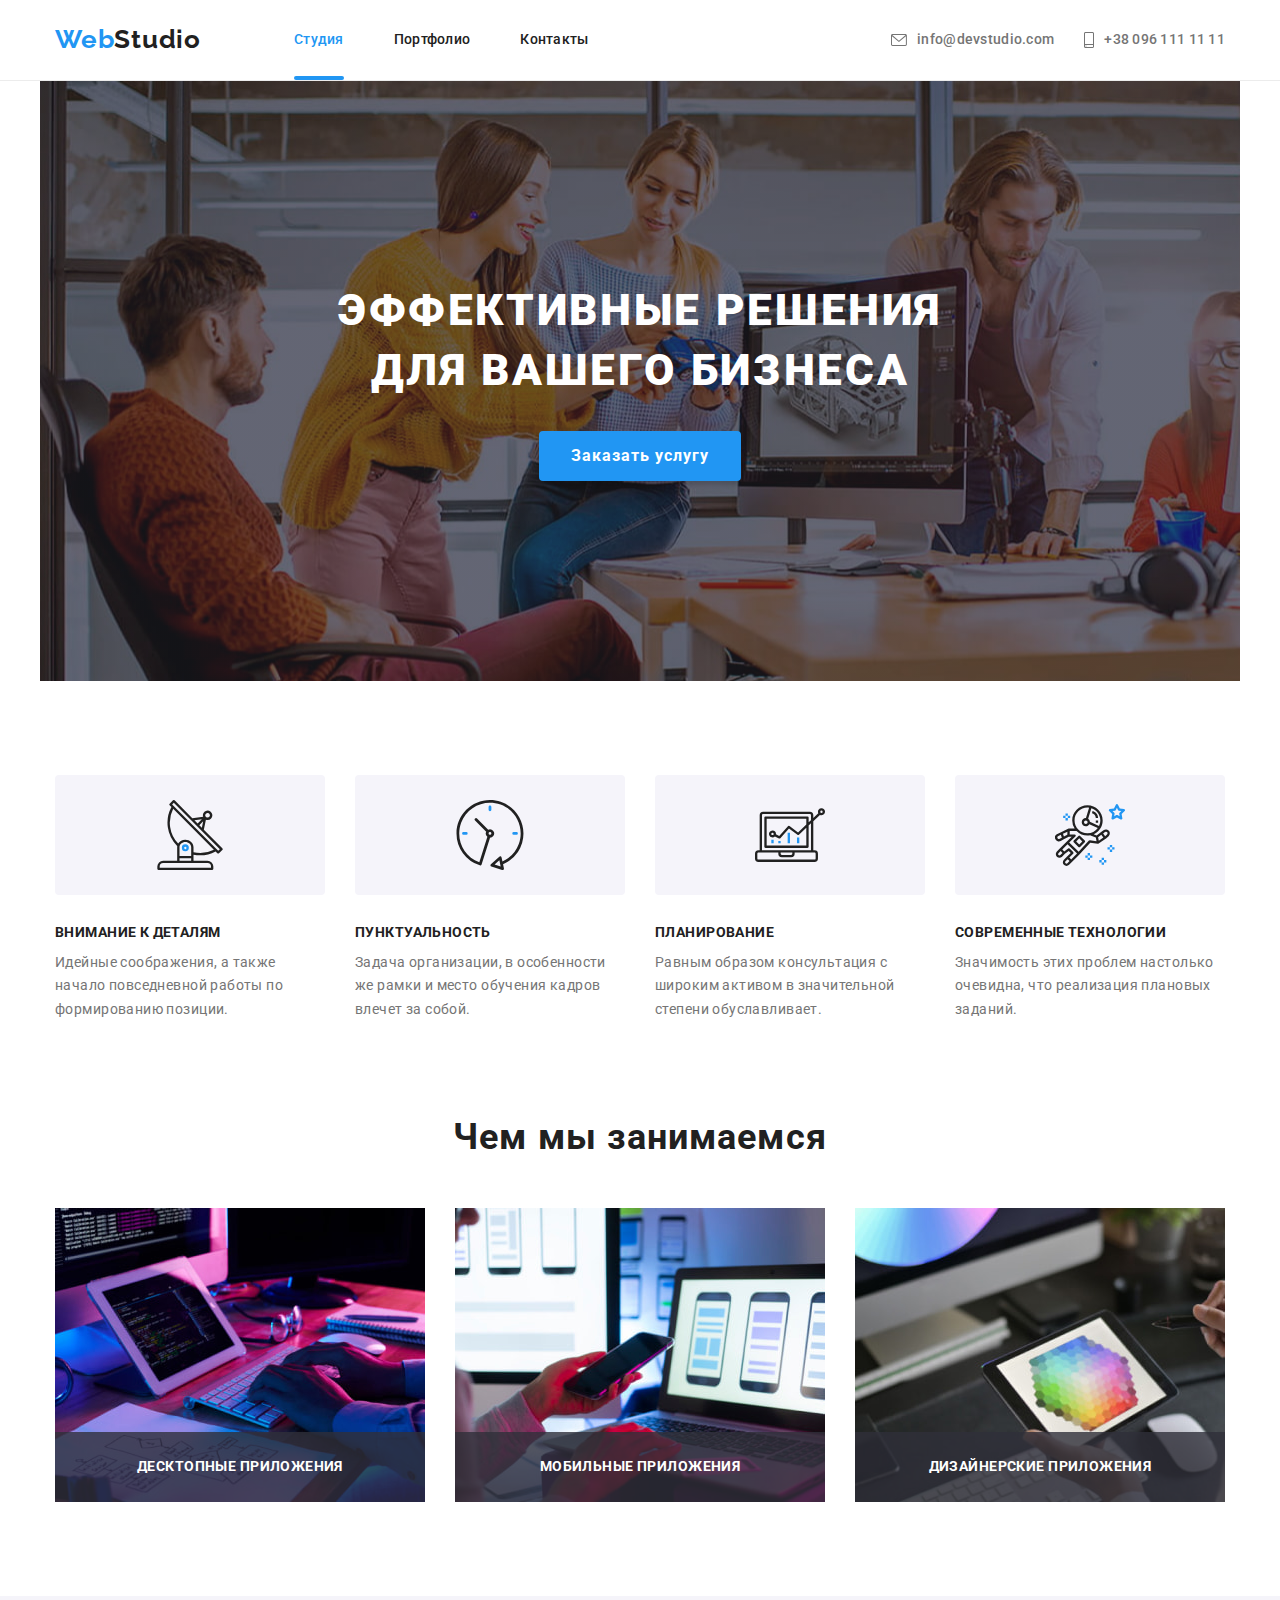
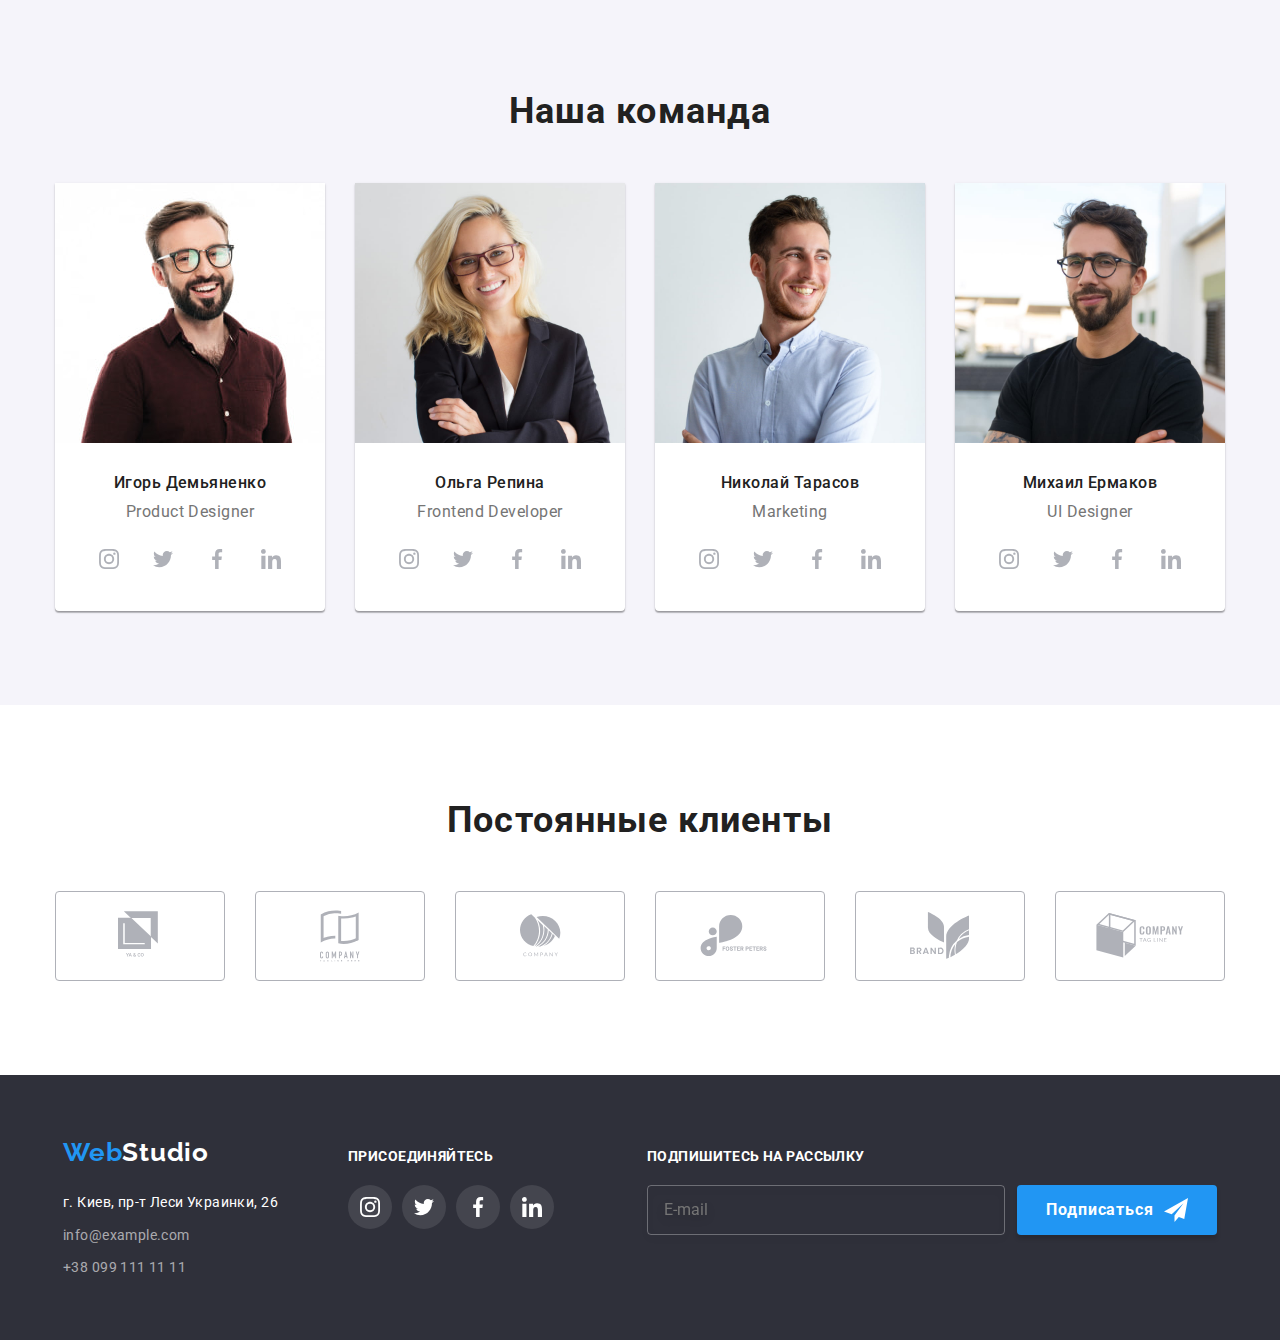
==== commit eb884090: "day4" ====
--- a/index.html
+++ b/index.html
@@ -172,19 +172,43 @@
                 <h2 class="business-header">Чем мы занимаемся</h2>
                 <ul class="business-list">
                     <li class="business-item">
-                        <img src="./images/img1.jpg" alt="Десктоп решения">
+                        <img 
+                        srcset="
+                        ./images/img_desk/we_do1.jpg 1x,
+                        ./images/img_desk/we_do1@2x.jpg 2x
+                        "
+                        src="./images/img_desk/we_do1.jpg" 
+                        alt="Десктоп решения"
+                        width="370"
+                        >
                         <div class="label">
                             <h3 class="label-text">Десктопные приложения</h3>
                         </div>
                     </li>
                     <li class="business-item">
-                        <img src="./images/img2.jpg" alt="Мобильные решения">
+                        <img
+                         srcset="
+                        ./images/img_desk/we_do2.jpg 1x,
+                        ./images/img_desk/we_do2@2x.jpg 2x
+                        "
+                        src="./images/img_desk/we_do2.jpg" 
+                        alt="Десктоп решения"
+                        width="370"
+                        >
                         <div class="label">
                             <h3 class="label-text">Мобильные приложения</h3>
                         </div>
                     </li>
                     <li class="business-item">
-                        <img src="./images/img3.jpg" alt="Дизайн">
+                        <img
+                        srcset="
+                        ./images/img_desk/we_do3.jpg 1x,
+                        ./images/img_desk/we_do3@2x.jpg 2x
+                        "
+                        src="./images/img_desk/we_do3.jpg" 
+                        alt="Десктоп решения"
+                        width="370"
+                        >
                         <div class="label">
                             <h3 class="label-text">Дизайнерские приложения</h3>
                         </div>
@@ -198,7 +222,25 @@
                 <h2 class="team-header">Наша команда</h2>
                 <ul class="team-list">
                     <li class="team-member">
-                        <img class="member-photo" src="./images/t1.jpg" alt="Игорь Демьяненко">
+                        <img 
+                        class="member-photo"
+                        srcset="
+                        ./images/img_mob/t_member_1m.jpg    450w,
+                        ./images/img_mob/t_member_1m@2x.jpg 900w,
+                        ./images/img_tab/t_member_1t.jpg    354w,
+                        ./images/img_tab/t_member_1t@2x.jpg 708w,
+                        ./images/img_desk/t_member_1d.jpg   270w,
+                        ./images/img_desk/t_member_1d@2x.jpg 540w
+                        " 
+                        src="./images/img_desk/t_member_1d.jpg" 
+                        alt="Игорь Демьяненко"
+                        sizes="
+                        (max-width: 767px) 450px,
+                        (max-width: 1199px) 354px,
+                        (min-width: 1200px) 270px,
+                        100vw
+                        "
+                        >
                         <div class="member-thumb">
                             <h3 class="member-name">Игорь Демьяненко</h3>
                             <p class="member-position">Product Designer</p>                        
--- a/css/main.min.css
+++ b/css/main.min.css
@@ -1,2 +1,2 @@
-*,*::before,*::after{-webkit-box-sizing:border-box;box-sizing:border-box}img{display:block;max-width:100%;height:auto}.visually-hidden{position:absolute;width:1px;height:1px;margin:-1px;border:0;padding:0;white-space:nowrap;-webkit-clip-path:inset(100%);clip-path:inset(100%);clip:rect(0 0 0 0);overflow:hidden}.portfolio-list,.buttons,.clients-list,.team-link,.team-list,.business-list,.qualities-list,.form .form-list,.footer-section-2 .foot-link,.address-list,.nav-list{list-style-type:none;margin:0;padding:0}.form-list .form-textarea:focus-within,.form-list .form-input:focus-within,.form-list .form-item:focus-within{border-color:#2196f3;outline:transparent;fill:#2196f3}.container{padding-left:15px;padding-right:15px;margin-left:auto;margin-right:auto}@media screen and (min-width: 480px){.container{width:480px}}@media screen and (min-width: 768px){.container{width:768px}}@media screen and (min-width: 1200px){.container{width:1200px}}body{background-color:#fff;color:#212121;font-family:"Roboto",sans-serif;font-weight:400;letter-spacing:.03em}body.modal-open{overflow:hidden}.header-def{border-bottom:1px solid #ececec;z-index:9;position:fixed;top:0;background-color:#fff;width:100%}@media screen and (min-width: 768px){.header-def{position:static}}.header-def .page-nav{display:-webkit-box;display:-ms-flexbox;display:flex;-webkit-box-pack:justify;-ms-flex-pack:justify;justify-content:space-between;-webkit-box-align:center;-ms-flex-align:center;align-items:center;min-height:60px}@media screen and (min-width: 768px){.header-def .page-nav{-webkit-box-pack:start;-ms-flex-pack:start;justify-content:flex-start;min-height:80px}}.menu-button{display:-webkit-inline-box;display:-ms-inline-flexbox;display:inline-flex;margin:0;padding:0;border:none;outline:transparent;background-color:transparent;cursor:pointer;-webkit-transition:fill 250ms cubic-bezier(0.4, 0, 0.2, 1);transition:fill 250ms cubic-bezier(0.4, 0, 0.2, 1)}@media screen and (min-width: 768px){.menu-button{display:none}}.menu-button:hover{fill:#2196f3}.menu-button .icon-close{display:none}.menu-button.is-open .icon-close{display:block}.menu-button.is-open .icon-menu{display:none}@media screen and (max-width: 767px){.nav-menu{opacity:0;pointer-events:none;position:absolute;z-index:99;top:100%;left:0;width:100%;padding-top:60px;padding-bottom:60px;background-color:#fff;text-align:center;-webkit-box-shadow:0px 4px 8px rgba(0,0,0,.04),0px 2px 4px rgba(0,0,0,.08),0px 1px 3px rgba(0,0,0,.16);box-shadow:0px 4px 8px rgba(0,0,0,.04),0px 2px 4px rgba(0,0,0,.08),0px 1px 3px rgba(0,0,0,.16);-webkit-transform-origin:top;transform-origin:top;-webkit-transform:scaleY(0);transform:scaleY(0);-webkit-transition:-webkit-transform 250ms cubic-bezier(0.4, 0, 0.2, 1);transition:-webkit-transform 250ms cubic-bezier(0.4, 0, 0.2, 1);transition:transform 250ms cubic-bezier(0.4, 0, 0.2, 1);transition:transform 250ms cubic-bezier(0.4, 0, 0.2, 1), -webkit-transform 250ms cubic-bezier(0.4, 0, 0.2, 1)}.nav-menu.is-open{opacity:1;pointer-events:auto;-webkit-transform:scaley(1);transform:scaley(1)}}@media screen and (min-width: 768px){.nav-menu{display:-webkit-box;display:-ms-flexbox;display:flex;-webkit-box-pack:justify;-ms-flex-pack:justify;justify-content:space-between;width:100%;margin-left:88px}}@media screen and (min-width: 1200px){.nav-menu{margin-left:93px}}@media screen and (max-width: 767px){.nav-list .nav-item:not(:first-child){margin-top:40px}}@media screen and (min-width: 768px){.nav-list{display:-webkit-box;display:-ms-flexbox;display:flex}.nav-list .nav-item:not(:first-child){margin-left:50px}}.header-link{position:relative;display:inline-block;font-style:normal;font-weight:500;font-size:18px;line-height:1.17;letter-spacing:.02em;text-decoration:none;color:#212121;-webkit-transition:color 250ms cubic-bezier(0.4, 0, 0.2, 1);transition:color 250ms cubic-bezier(0.4, 0, 0.2, 1)}@media screen and (min-width: 768px){.header-link{padding-top:32px;padding-bottom:32px;font-size:14px;line-height:1.14}}.header-link.reach{display:-webkit-box;display:-ms-flexbox;display:flex;-webkit-box-align:center;-ms-flex-align:center;align-items:center;-webkit-box-pack:center;-ms-flex-pack:center;justify-content:center;color:#757575}@media screen and (min-width: 768px){.header-link.reach{-webkit-box-pack:left;-ms-flex-pack:left;justify-content:left;font-size:12px;line-height:1.17;padding-top:0px;padding-bottom:0px}}@media screen and (min-width: 1200px){.header-link.reach{font-size:14px;line-height:1.14}}.header-link:hover,.header-link:focus{color:#2196f3}.header-link.current{color:#2196f3;padding-bottom:12px}@media screen and (min-width: 768px){.header-link.current{padding-bottom:32px}}.header-link.current::after{content:"";display:block;position:absolute;bottom:0;left:0;width:100%;height:4px;border-radius:2px;background-color:#2196f3}.address-list{margin-top:60px}@media screen and (min-width: 768px){.address-list{padding-top:21px;margin-top:0}}@media screen and (min-width: 1200px){.address-list{padding-top:32px;display:-webkit-box;display:-ms-flexbox;display:flex}}.address-list .address-item:not(:first-child){margin-top:16px}@media screen and (min-width: 768px){.address-list .address-item:not(:first-child){margin-top:10px}}@media screen and (min-width: 1200px){.address-list .address-item:not(:first-child){margin-top:0px;margin-left:30px}}.address-list .address-icon{display:block;margin-right:8px;fill:currentColor}@media screen and (min-width: 1200px){.address-list .address-icon{margin-right:10px}}.logo{font-family:"Raleway",sans-serif;font-weight:700;font-size:24px;line-height:1.17;letter-spacing:.03em;text-decoration:none;color:#212121}.logo-blue{color:#2196f3}@media screen and (min-width: 1200px){.logo{font-size:26px;line-height:1.38}}footer{background-color:#2f303a;background-size:cover}footer .container{padding-top:60px;padding-bottom:60px}@media screen and (max-width: 1199px){footer .container{text-align:center}}@media screen and (min-width: 768px){footer .container{display:-webkit-box;display:-ms-flexbox;display:flex;-webkit-box-pack:center;-ms-flex-pack:center;justify-content:center;-ms-flex-wrap:wrap;flex-wrap:wrap;-webkit-box-align:baseline;-ms-flex-align:baseline;align-items:baseline}}.footer-section-1 .logo{color:#fff}.footer-section-1 .contact{display:-webkit-box;display:-ms-flexbox;display:flex;-webkit-box-orient:vertical;-webkit-box-direction:normal;-ms-flex-direction:column;flex-direction:column;margin-top:20px}.footer-section-1 .adress{margin-top:0px;margin-bottom:0px;color:#fff;font-style:normal;font-size:14px;line-height:1.71;letter-spacing:.03em}.footer-section-1 .link{margin-top:9px;color:#ffffff99;font-style:normal;font-size:14px;line-height:1.71;letter-spacing:.03em;text-decoration:none}@media screen and (max-width: 767px){.footer-section-2{margin-top:60px}}@media screen and (min-width: 768px){.footer-section-2{margin-left:165px}}@media screen and (max-width: 1199px){.footer-section-2{text-align:center}}@media screen and (min-width: 1200px){.footer-section-2{margin-left:70px}}.footer-section-2 .text{margin-top:0px;margin-bottom:20px;font-weight:700;font-size:14px;line-height:1.14;text-transform:uppercase;letter-spacing:.03em;color:#fff}.footer-section-2 .foot-link{display:-webkit-box;display:-ms-flexbox;display:flex;-webkit-box-pack:center;-ms-flex-pack:center;justify-content:center;-webkit-box-align:center;-ms-flex-align:center;align-items:center}.footer-section-2 .foot-item:not(:first-child){margin-left:10px}.footer-section-2 .icon-link{display:-webkit-box;display:-ms-flexbox;display:flex;-webkit-box-pack:center;-ms-flex-pack:center;justify-content:center;-webkit-box-align:center;-ms-flex-align:center;align-items:center;width:44px;height:44px;border-radius:50%;line-height:0px;background-color:#ffffff1a;-webkit-transition:background-color 250ms cubic-bezier(0.4, 0, 0.2, 1);transition:background-color 250ms cubic-bezier(0.4, 0, 0.2, 1)}.footer-section-2 .icon-link:hover,.footer-section-2 .icon-link:focus{background-color:#2196f3}.footer-section-2 .icon{fill:#fff}@media screen and (max-width: 1199px){.footer-section-3{margin-top:60px}}@media screen and (min-width: 1200px){.footer-section-3{margin-left:93px}}@media screen and (max-width: 1199px){.footer-section-3{text-align:center}}.footer-section-3 .text{margin-top:0px;margin-bottom:20px;font-weight:700;font-size:14px;line-height:1.14;text-transform:uppercase;letter-spacing:.03em;color:#fff}@media screen and (min-width: 768px){.footer-section-3 .foot-form{display:-webkit-box;display:-ms-flexbox;display:flex;-ms-flex-wrap:wrap;flex-wrap:wrap;-webkit-box-orient:vertical;-webkit-box-direction:normal;-ms-flex-direction:column;flex-direction:column;-webkit-box-align:center;-ms-flex-align:center;align-items:center}}@media screen and (min-width: 1200px){.footer-section-3 .foot-form{-webkit-box-orient:horizontal;-webkit-box-direction:normal;-ms-flex-direction:row;flex-direction:row}}.footer-section-3 .foot-input{display:block;padding:0px 16px;height:50px;border:1px solid rgba(255,255,255,.3);-webkit-filter:drop-shadow(0px 4px 4px rgba(0, 0, 0, 0.15));filter:drop-shadow(0px 4px 4px rgba(0, 0, 0, 0.15));border-radius:4px;outline:transparent;background-color:transparent;color:rgba(255,255,255,.6)}@media screen and (max-width: 479px){.footer-section-3 .foot-input{width:100%}}@media screen and (min-width: 480px)and (max-width: 1199px){.footer-section-3 .foot-input{width:450px}}@media screen and (max-width: 1199px){.footer-section-3 .foot-input{margin-bottom:20px}}@media screen and (min-width: 1200px){.footer-section-3 .foot-input{margin-right:12px;width:358px}}.footer-section-3 .sign-button{display:-webkit-inline-box;display:-ms-inline-flexbox;display:inline-flex;-webkit-box-align:center;-ms-flex-align:center;align-items:center;-webkit-box-pack:center;-ms-flex-pack:center;justify-content:center;width:200px;height:50px;background-color:#2196f3;border-color:transparent;-webkit-box-shadow:0px 4px 4px rgba(0,0,0,.15);box-shadow:0px 4px 4px rgba(0,0,0,.15);border-radius:4px;cursor:pointer}.footer-section-3 .sign-name{margin-right:10px;font-weight:700;font-size:16px;line-height:1.87;letter-spacing:.06em;color:#fff}.footer-section-3 .sign-icon{fill:#fff}.studio-hero{position:relative;background-color:#c4c4c4;background-image:-webkit-gradient(linear, left top, right top, from(#2f303a66), to(#2f303a66)),url(../images/backgrnd.jpg);background-image:linear-gradient(to right, #2f303a66, #2f303a66),url(../images/backgrnd.jpg);background-size:cover;color:#fff;text-align:center;max-width:1200px;margin-top:61px;margin-right:auto;margin-left:auto}@media screen and (min-width: 768px){.studio-hero{margin-top:0px}}.studio-hero .container{padding-top:118px;padding-bottom:118px}@media screen and (min-width: 1200px){.studio-hero .container{padding-top:200px;padding-bottom:200px}}.studio-hero .studio-heading{margin-top:0px;margin-bottom:30px;font-weight:900;font-size:26px;line-height:1.62;letter-spacing:.06em;text-transform:uppercase}@media screen and (min-width: 1200px){.studio-hero .studio-heading{font-size:44px;line-height:1.36}}.studio-hero .hero-link{display:inline-block;padding:10px 32px;text-decoration:none;color:#fff;font-weight:700;font-size:16px;line-height:1.87;letter-spacing:.06em;background:#2196f3;-webkit-box-shadow:0px 4px 4px rgba(0,0,0,.15);box-shadow:0px 4px 4px rgba(0,0,0,.15);border-radius:4px}.backdrop{position:fixed;top:0;left:0;z-index:9;width:100%;height:100%;background-color:rgba(0,0,0,.2);opacity:1;overflow-y:scroll;-webkit-transition:opacity 250ms cubic-bezier(0.4, 0, 0.2, 1);transition:opacity 250ms cubic-bezier(0.4, 0, 0.2, 1)}.backdrop.is-hidden{opacity:0;pointer-events:none}.backdrop.is-hidden .modal{-webkit-transform:translate(-50%, -50%) scale(0, 0);transform:translate(-50%, -50%) scale(0, 0)}.modal{position:absolute;top:50%;left:50%;-webkit-transform:translate(-50%, -50%) scale(1, 1);transform:translate(-50%, -50%) scale(1, 1);min-width:450px;min-height:609px;background-color:#fff;-webkit-box-shadow:0px 1px 3px rgba(0,0,0,.12),0px 1px 1px rgba(0,0,0,.14),0px 2px 1px rgba(0,0,0,.2);box-shadow:0px 1px 3px rgba(0,0,0,.12),0px 1px 1px rgba(0,0,0,.14),0px 2px 1px rgba(0,0,0,.2);border-radius:4px;-webkit-transition:-webkit-transform 250ms cubic-bezier(0.4, 0, 0.2, 1);transition:-webkit-transform 250ms cubic-bezier(0.4, 0, 0.2, 1);transition:transform 250ms cubic-bezier(0.4, 0, 0.2, 1);transition:transform 250ms cubic-bezier(0.4, 0, 0.2, 1), -webkit-transform 250ms cubic-bezier(0.4, 0, 0.2, 1)}@media screen and (min-width: 1200px){.modal{min-width:528px;min-height:581px}}.modal .close-modal{display:-webkit-box;display:-ms-flexbox;display:flex;-webkit-box-pack:center;-ms-flex-pack:center;justify-content:center;-webkit-box-align:center;-ms-flex-align:center;align-items:center;position:absolute;top:8px;right:8px;width:30px;height:30px;border:1px solid rgba(0,0,0,.1);border-radius:50%;cursor:pointer;-webkit-transition:fill 250ms cubic-bezier(0.4, 0, 0.2, 1);transition:fill 250ms cubic-bezier(0.4, 0, 0.2, 1)}.modal .close-modal:hover{fill:#2196f3}.form{padding:40px}.form .form-head{margin:0px;margin-bottom:12px;font-weight:700;font-size:20px;line-height:1.15;text-align:center;letter-spacing:.03em;color:#212121}.form .form-list{margin-bottom:20px}.form .legal{position:relative;display:-webkit-box;display:-ms-flexbox;display:flex;-webkit-box-pack:center;-ms-flex-pack:center;justify-content:center;-webkit-box-align:center;-ms-flex-align:center;align-items:center;margin-bottom:30px;cursor:pointer}.form .legal::before{content:"";width:16px;height:15px;border:2px solid #000;border-radius:4px;-webkit-transition:border-color 250ms cubic-bezier(0.4, 0, 0.2, 1),background-color 250ms cubic-bezier(0.4, 0, 0.2, 1);transition:border-color 250ms cubic-bezier(0.4, 0, 0.2, 1),background-color 250ms cubic-bezier(0.4, 0, 0.2, 1)}.form .legal-text{margin-left:7px;font-weight:400;font-size:12px;line-height:1.17;letter-spacing:.03em;color:#757575}@media screen and (min-width: 1200px){.form .legal-text{font-size:14px;line-height:1.71}}.form .legal-link{font-weight:400;font-size:12px;line-height:1.17;letter-spacing:.03em;color:#2196f3}@media screen and (min-width: 1200px){.form .legal-link{font-size:14px;line-height:1.71}}.form .submit-button{display:-webkit-inline-box;display:-ms-inline-flexbox;display:inline-flex;-webkit-box-align:center;-ms-flex-align:center;align-items:center;-webkit-box-pack:center;-ms-flex-pack:center;justify-content:center;width:200px;height:50px;color:#fff;background-color:#2196f3;-webkit-box-shadow:0px 4px 4px rgba(0,0,0,.15);box-shadow:0px 4px 4px rgba(0,0,0,.15);border-radius:4px;border-color:transparent;cursor:pointer}.form .submit-button:focus-within{background-color:#188ce8}.form .submit-name{font-weight:700;font-size:16px;line-height:1.87;letter-spacing:.06em}.form .legal-checkbox{position:absolute;width:1px;height:1px;overflow:hidden;clip:rect(0 0 0 0)}.form .legal-checkbox:checked+.legal::before{background-image:url(../images/icons/icon-check.svg);background-size:contain;background-origin:border-box;border-radius:4px;border-color:transparent;background-color:#2196f3}.form-list .form-item{position:relative;display:-webkit-box;display:-ms-flexbox;display:flex;-webkit-box-orient:vertical;-webkit-box-direction:normal;-ms-flex-direction:column;flex-direction:column;margin-bottom:10px}.form-list .form-label{margin-right:auto;margin-bottom:4px;font-weight:400;font-size:12px;line-height:1.17;letter-spacing:.01em;color:#757575}.form-list .form-input{padding:0px 42px;height:40px;border:1px solid rgba(33,33,33,.2);border-radius:4px;-webkit-transition:border-color 250ms cubic-bezier(0.4, 0, 0.2, 1);transition:border-color 250ms cubic-bezier(0.4, 0, 0.2, 1)}.form-list .form-input:invalid{border-color:red}.form-list .icon{position:absolute;bottom:11px;left:12px;-webkit-transition:fill 250ms cubic-bezier(0.4, 0, 0.2, 1);transition:fill 250ms cubic-bezier(0.4, 0, 0.2, 1)}.form-list .form-textarea{padding:12px 16px;resize:none;border:1px solid rgba(33,33,33,.2);border-radius:4px;-webkit-transition:border-color 250ms cubic-bezier(0.4, 0, 0.2, 1);transition:border-color 250ms cubic-bezier(0.4, 0, 0.2, 1)}.form-list .form-textarea::-webkit-input-placeholder{font-weight:400;font-size:14px;line-height:1.14;letter-spacing:.01em;color:rgba(117,117,117,.5);opacity:1}.form-list .form-textarea::-moz-placeholder{font-weight:400;font-size:14px;line-height:1.14;letter-spacing:.01em;color:rgba(117,117,117,.5);opacity:1}.form-list .form-textarea:-ms-input-placeholder{font-weight:400;font-size:14px;line-height:1.14;letter-spacing:.01em;color:rgba(117,117,117,.5);opacity:1}.form-list .form-textarea::-ms-input-placeholder{font-weight:400;font-size:14px;line-height:1.14;letter-spacing:.01em;color:rgba(117,117,117,.5);opacity:1}.form-list .form-textarea::placeholder{font-weight:400;font-size:14px;line-height:1.14;letter-spacing:.01em;color:rgba(117,117,117,.5);opacity:1}.studio-qualities .container{padding-top:60px;padding-bottom:60px}@media screen and (min-width: 1200px){.studio-qualities .container{padding-top:94px;padding-bottom:94px}}@media screen and (min-width: 768px){.qualities-list{display:-webkit-box;display:-ms-flexbox;display:flex;-webkit-box-pack:center;-ms-flex-pack:center;justify-content:center;-ms-flex-wrap:wrap;flex-wrap:wrap;margin:-15px}}@media screen and (min-width: 768px){.qualities-list .qualities-item{width:calc((100% - 2 * 30px) / 2);margin:15px}}@media screen and (min-width: 1200px){.qualities-list .qualities-item{width:calc((100% - 4 * 30px) / 4);margin:15px}}@media screen and (max-width: 767px){.qualities-list .qualities-item:not(:last-child){margin-bottom:30px}}.qualities-list .qualities-thumb{display:-webkit-box;display:-ms-flexbox;display:flex;-webkit-box-pack:center;-ms-flex-pack:center;justify-content:center;-webkit-box-align:center;-ms-flex-align:center;align-items:center;height:120px;margin-bottom:30px;background-color:#f5f4fa;border-radius:4px}.qualities-list .qualities-title{margin-top:0px;margin-bottom:10px;font-size:14px;line-height:1.14;letter-spacing:.03em;text-align:center;text-transform:uppercase}@media screen and (min-width: 768px){.qualities-list .qualities-title{text-align:left}}.qualities-list .qualities-description{margin-top:0px;margin-bottom:0px;color:#757575;font-size:14px;line-height:1.71;letter-spacing:.03em}.studio-business .container{padding-bottom:94px}.studio-business .business-header{margin-top:0px;margin-bottom:50px;font-size:36px;line-height:1.17;text-align:center;letter-spacing:.03em}@media screen and (max-width: 1199px){.studio-business{display:none}}.business-list{display:-webkit-box;display:-ms-flexbox;display:flex}.business-list .business-item{position:relative}.business-list .business-item:not(:first-child){margin-left:30px}.business-list .label{position:absolute;bottom:0;left:0;display:-webkit-box;display:-ms-flexbox;display:flex;-webkit-box-align:center;-ms-flex-align:center;align-items:center;width:100%;height:70px;background-color:rgba(47,48,58,.8)}.business-list .label-text{margin:0;margin-left:auto;margin-right:auto;font-size:14px;line-height:1.14;letter-spacing:.03em;text-transform:uppercase;color:#fff}.studio-team{background-color:#f5f4fa}.studio-team .container{padding-top:60px;padding-bottom:60px}@media screen and (min-width: 1200px){.studio-team .container{padding-top:94px;padding-bottom:94px}}.studio-team .team-header{margin-top:0px;margin-bottom:30px;text-align:center;font-size:28px;line-height:1.18;letter-spacing:.03em}@media screen and (min-width: 1200px){.studio-team .team-header{margin-bottom:50px;font-size:36px;line-height:1.17}}@media screen and (min-width: 768px){.team-list{display:-webkit-box;display:-ms-flexbox;display:flex;-ms-flex-wrap:wrap;flex-wrap:wrap;margin:-15px}}.team-list .team-member{width:100%;background-color:#fff;-webkit-box-shadow:0px 1px 3px rgba(0,0,0,.12),0px 1px 1px rgba(0,0,0,.14),0px 2px 1px rgba(0,0,0,.2);box-shadow:0px 1px 3px rgba(0,0,0,.12),0px 1px 1px rgba(0,0,0,.14),0px 2px 1px rgba(0,0,0,.2);border-radius:0px 0px 4px 4px}@media screen and (max-width: 767px){.team-list .team-member:not(:first-child){margin-top:30px}}@media screen and (min-width: 768px){.team-list .team-member{margin:15px;width:calc((100% - 2 * 30px) / 2)}}@media screen and (min-width: 1200px){.team-list .team-member{width:calc((100% - 4 * 30px) / 4)}}.team-list .member-photo{height:460px}@media screen and (min-width: 768px){.team-list .member-photo{height:374px}}@media screen and (min-width: 1200px){.team-list .member-photo{height:260px}}.team-list .member-thumb{padding-top:30px;padding-right:32px;padding-left:32px;padding-bottom:24px}@media screen and (min-width: 1200px){.team-list .member-thumb{padding-bottom:30px}}.team-list .member-name{margin-top:0px;margin-bottom:10px;font-weight:500;font-size:16px;line-height:1.19;text-align:center;letter-spacing:.03em}.team-list .member-position{margin-top:0px;margin-bottom:16px;color:#757575;font-size:16px;line-height:1.19;text-align:center;letter-spacing:.03em}.team-link{display:-webkit-box;display:-ms-flexbox;display:flex;-webkit-box-pack:center;-ms-flex-pack:center;justify-content:center;-webkit-box-align:center;-ms-flex-align:center;align-items:center}.team-link .icon-item:not(:first-child){margin-left:10px}.team-link .icon-link{display:-webkit-box;display:-ms-flexbox;display:flex;-webkit-box-pack:center;-ms-flex-pack:center;justify-content:center;-webkit-box-align:center;-ms-flex-align:center;align-items:center;height:44px;width:44px;line-height:0px;border-radius:50%;fill:#afb1b8;-webkit-transition:background-color 250ms cubic-bezier(0.4, 0, 0.2, 1),fill 250ms cubic-bezier(0.4, 0, 0.2, 1);transition:background-color 250ms cubic-bezier(0.4, 0, 0.2, 1),fill 250ms cubic-bezier(0.4, 0, 0.2, 1)}.team-link .icon-link:focus,.team-link .icon-link:hover{background-color:#2196f3;-webkit-filter:drop-shadow(0px 4px 4px rgba(0, 0, 0, 0.25));filter:drop-shadow(0px 4px 4px rgba(0, 0, 0, 0.25));fill:#fff}.studio-clients .container{padding-top:60px;padding-bottom:60px}@media screen and (min-width: 1200px){.studio-clients .container{padding-top:94px;padding-bottom:94px}}.studio-clients .clients-header{margin-top:0px;margin-bottom:30px;font-size:28px;line-height:1.18;text-align:center;letter-spacing:.03em}@media screen and (min-width: 1200px){.studio-clients .clients-header{margin-bottom:50px;font-size:36px;line-height:1.17}}.clients-list{display:-webkit-box;display:-ms-flexbox;display:flex;-ms-flex-wrap:wrap;flex-wrap:wrap;-webkit-box-pack:center;-ms-flex-pack:center;justify-content:center;-webkit-box-align:center;-ms-flex-align:center;align-items:center;margin:-15px}.clients-list .clients-item{width:calc((100% - 2 * 30px) / 2);margin:15px}@media screen and (min-width: 768px){.clients-list .clients-item{width:calc((100% - 3 * 30px) / 3)}}@media screen and (min-width: 1200px){.clients-list .clients-item{width:calc((100% - 6 * 30px) / 6)}}.clients-list .client-link{display:-webkit-box;display:-ms-flexbox;display:flex;-webkit-box-pack:center;-ms-flex-pack:center;justify-content:center;-webkit-box-align:center;-ms-flex-align:center;align-items:center;height:90px;line-height:0px;border:1px solid #afb1b8;border-radius:4px;fill:#afb1b8;-webkit-transition:border-color 250ms cubic-bezier(0.4, 0, 0.2, 1),fill 250ms cubic-bezier(0.4, 0, 0.2, 1);transition:border-color 250ms cubic-bezier(0.4, 0, 0.2, 1),fill 250ms cubic-bezier(0.4, 0, 0.2, 1)}.clients-list .client-link:focus,.clients-list .client-link:hover{border-color:#2196f3;fill:#2196f3}.portfolio .container{padding-top:94px;padding-bottom:94px}.buttons{display:-webkit-box;display:-ms-flexbox;display:flex;-webkit-box-pack:center;-ms-flex-pack:center;justify-content:center;margin-bottom:50px}.buttons .item:not(:first-child){margin-left:8px}.buttons .btn{padding:6px 22px;font-weight:500;font-size:16px;line-height:1.62;letter-spacing:.03em;color:#212121;border-radius:4px;border-style:none;border-color:#f5f4fa;background:#f5f4fa;-webkit-transition:color 250ms cubic-bezier(0.4, 0, 0.2, 1),background-color 250ms cubic-bezier(0.4, 0, 0.2, 1),-webkit-box-shadow 250ms cubic-bezier(0.4, 0, 0.2, 1);transition:color 250ms cubic-bezier(0.4, 0, 0.2, 1),background-color 250ms cubic-bezier(0.4, 0, 0.2, 1),-webkit-box-shadow 250ms cubic-bezier(0.4, 0, 0.2, 1);transition:color 250ms cubic-bezier(0.4, 0, 0.2, 1),background-color 250ms cubic-bezier(0.4, 0, 0.2, 1),box-shadow 250ms cubic-bezier(0.4, 0, 0.2, 1);transition:color 250ms cubic-bezier(0.4, 0, 0.2, 1),background-color 250ms cubic-bezier(0.4, 0, 0.2, 1),box-shadow 250ms cubic-bezier(0.4, 0, 0.2, 1),-webkit-box-shadow 250ms cubic-bezier(0.4, 0, 0.2, 1)}.buttons .btn:focus,.buttons .btn:hover{color:#fff;background-color:#2196f3;-webkit-box-shadow:0px 3px 1px rgba(0,0,0,.1),0px 1px 2px rgba(0,0,0,.08),0px 2px 2px rgba(0,0,0,.12);box-shadow:0px 3px 1px rgba(0,0,0,.1),0px 1px 2px rgba(0,0,0,.08),0px 2px 2px rgba(0,0,0,.12);border:none;outline:none}.portfolio-list{display:-webkit-box;display:-ms-flexbox;display:flex;-ms-flex-wrap:wrap;flex-wrap:wrap}.portfolio-list .portfolio-items:not(:nth-child(3n+1)){margin-left:30px}.portfolio-list .portfolio-items:not(:nth-last-child(-n+3)){margin-bottom:30px}.portfolio-list .link{position:relative;display:block;text-decoration:none;color:#212121;-webkit-transition:-webkit-box-shadow 250ms cubic-bezier(0.4, 0, 0.2, 1);transition:-webkit-box-shadow 250ms cubic-bezier(0.4, 0, 0.2, 1);transition:box-shadow 250ms cubic-bezier(0.4, 0, 0.2, 1);transition:box-shadow 250ms cubic-bezier(0.4, 0, 0.2, 1), -webkit-box-shadow 250ms cubic-bezier(0.4, 0, 0.2, 1)}.portfolio-list .link:hover,.portfolio-list .link:focus{-webkit-box-shadow:0px 1px 1px rgba(0,0,0,.12),0px 4px 4px rgba(0,0,0,.06),1px 4px 6px rgba(0,0,0,.16);box-shadow:0px 1px 1px rgba(0,0,0,.12),0px 4px 4px rgba(0,0,0,.06),1px 4px 6px rgba(0,0,0,.16)}.portfolio-list .link:hover .description,.portfolio-list .link:focus .description{-webkit-transform:translatey(0);transform:translatey(0)}.portfolio-list .description-thumb{position:absolute;top:0;left:0;overflow:hidden;display:-webkit-box;display:-ms-flexbox;display:flex;-webkit-box-align:center;-ms-flex-align:center;align-items:center}.portfolio-list .description{margin:0;padding:63px 24px;font-size:18px;line-height:1.56;letter-spacing:.03em;color:#fff;background-color:rgba(33,150,243,.9);-webkit-transform:translatey(100%);transform:translatey(100%);-webkit-transition:-webkit-transform 250ms cubic-bezier(0.4, 0, 0.2, 1);transition:-webkit-transform 250ms cubic-bezier(0.4, 0, 0.2, 1);transition:transform 250ms cubic-bezier(0.4, 0, 0.2, 1);transition:transform 250ms cubic-bezier(0.4, 0, 0.2, 1), -webkit-transform 250ms cubic-bezier(0.4, 0, 0.2, 1)}.portfolio-list .border{padding:20px 24px;background:#fff;border:1px solid #eee;border-top:none;-webkit-box-sizing:border-box;box-sizing:border-box}.portfolio-list h3{margin-top:0px;margin-bottom:4px;font-weight:700;font-size:18px;line-height:2;letter-spacing:.06em}.portfolio-list .item-description{margin-top:0px;margin-bottom:0px;color:#757575;font-size:16px;line-height:1.87;letter-spacing:.03em}
+*,*::before,*::after{-webkit-box-sizing:border-box;box-sizing:border-box}img{display:block;max-width:100%;height:auto}.visually-hidden{position:absolute;width:1px;height:1px;margin:-1px;border:0;padding:0;white-space:nowrap;-webkit-clip-path:inset(100%);clip-path:inset(100%);clip:rect(0 0 0 0);overflow:hidden}.portfolio-list,.buttons,.clients-list,.team-link,.team-list,.business-list,.qualities-list,.form .form-list,.footer-section-2 .foot-link,.address-list,.nav-list{list-style-type:none;margin:0;padding:0}.form-list .form-textarea:focus-within,.form-list .form-input:focus-within,.form-list .form-item:focus-within{border-color:#2196f3;outline:transparent;fill:#2196f3}.container{padding-left:15px;padding-right:15px;margin-left:auto;margin-right:auto}@media screen and (min-width: 480px){.container{width:480px}}@media screen and (min-width: 768px){.container{width:768px}}@media screen and (min-width: 1200px){.container{width:1200px}}body{background-color:#fff;color:#212121;font-family:"Roboto",sans-serif;font-weight:400;letter-spacing:.03em}body.modal-open{overflow:hidden}.header-def{border-bottom:1px solid #ececec;z-index:9;position:fixed;top:0;background-color:#fff;width:100%}@media screen and (min-width: 768px){.header-def{position:static}}.header-def .page-nav{display:-webkit-box;display:-ms-flexbox;display:flex;-webkit-box-pack:justify;-ms-flex-pack:justify;justify-content:space-between;-webkit-box-align:center;-ms-flex-align:center;align-items:center;min-height:60px}@media screen and (min-width: 768px){.header-def .page-nav{-webkit-box-pack:start;-ms-flex-pack:start;justify-content:flex-start;min-height:80px}}.menu-button{display:-webkit-inline-box;display:-ms-inline-flexbox;display:inline-flex;margin:0;padding:0;border:none;outline:transparent;background-color:transparent;cursor:pointer;-webkit-transition:fill 250ms cubic-bezier(0.4, 0, 0.2, 1);transition:fill 250ms cubic-bezier(0.4, 0, 0.2, 1)}@media screen and (min-width: 768px){.menu-button{display:none}}.menu-button:hover{fill:#2196f3}.menu-button .icon-close{display:none}.menu-button.is-open .icon-close{display:block}.menu-button.is-open .icon-menu{display:none}@media screen and (max-width: 767px){.nav-menu{opacity:0;pointer-events:none;position:absolute;z-index:99;top:100%;left:0;width:100%;padding-top:60px;padding-bottom:60px;background-color:#fff;text-align:center;-webkit-box-shadow:0px 4px 8px rgba(0,0,0,.04),0px 2px 4px rgba(0,0,0,.08),0px 1px 3px rgba(0,0,0,.16);box-shadow:0px 4px 8px rgba(0,0,0,.04),0px 2px 4px rgba(0,0,0,.08),0px 1px 3px rgba(0,0,0,.16);-webkit-transform-origin:top;transform-origin:top;-webkit-transform:scaleY(0);transform:scaleY(0);-webkit-transition:-webkit-transform 250ms cubic-bezier(0.4, 0, 0.2, 1);transition:-webkit-transform 250ms cubic-bezier(0.4, 0, 0.2, 1);transition:transform 250ms cubic-bezier(0.4, 0, 0.2, 1);transition:transform 250ms cubic-bezier(0.4, 0, 0.2, 1), -webkit-transform 250ms cubic-bezier(0.4, 0, 0.2, 1)}.nav-menu.is-open{opacity:1;pointer-events:auto;-webkit-transform:scaley(1);transform:scaley(1)}}@media screen and (min-width: 768px){.nav-menu{display:-webkit-box;display:-ms-flexbox;display:flex;-webkit-box-pack:justify;-ms-flex-pack:justify;justify-content:space-between;width:100%;margin-left:88px}}@media screen and (min-width: 1200px){.nav-menu{margin-left:93px}}@media screen and (max-width: 767px){.nav-list .nav-item:not(:first-child){margin-top:40px}}@media screen and (min-width: 768px){.nav-list{display:-webkit-box;display:-ms-flexbox;display:flex}.nav-list .nav-item:not(:first-child){margin-left:50px}}.header-link{position:relative;display:inline-block;font-style:normal;font-weight:500;font-size:18px;line-height:1.17;letter-spacing:.02em;text-decoration:none;color:#212121;-webkit-transition:color 250ms cubic-bezier(0.4, 0, 0.2, 1);transition:color 250ms cubic-bezier(0.4, 0, 0.2, 1)}@media screen and (min-width: 768px){.header-link{padding-top:32px;padding-bottom:32px;font-size:14px;line-height:1.14}}.header-link.reach{display:-webkit-box;display:-ms-flexbox;display:flex;-webkit-box-align:center;-ms-flex-align:center;align-items:center;-webkit-box-pack:center;-ms-flex-pack:center;justify-content:center;color:#757575}@media screen and (min-width: 768px){.header-link.reach{-webkit-box-pack:left;-ms-flex-pack:left;justify-content:left;font-size:12px;line-height:1.17;padding-top:0px;padding-bottom:0px}}@media screen and (min-width: 1200px){.header-link.reach{font-size:14px;line-height:1.14}}.header-link:hover,.header-link:focus{color:#2196f3}.header-link.current{color:#2196f3;padding-bottom:12px}@media screen and (min-width: 768px){.header-link.current{padding-bottom:32px}}.header-link.current::after{content:"";display:block;position:absolute;bottom:0;left:0;width:100%;height:4px;border-radius:2px;background-color:#2196f3}.address-list{margin-top:60px}@media screen and (min-width: 768px){.address-list{padding-top:21px;margin-top:0}}@media screen and (min-width: 1200px){.address-list{padding-top:32px;display:-webkit-box;display:-ms-flexbox;display:flex}}.address-list .address-item:not(:first-child){margin-top:16px}@media screen and (min-width: 768px){.address-list .address-item:not(:first-child){margin-top:10px}}@media screen and (min-width: 1200px){.address-list .address-item:not(:first-child){margin-top:0px;margin-left:30px}}.address-list .address-icon{display:block;margin-right:8px;fill:currentColor}@media screen and (min-width: 1200px){.address-list .address-icon{margin-right:10px}}.logo{font-family:"Raleway",sans-serif;font-weight:700;font-size:24px;line-height:1.17;letter-spacing:.03em;text-decoration:none;color:#212121}.logo-blue{color:#2196f3}@media screen and (min-width: 1200px){.logo{font-size:26px;line-height:1.38}}footer{background-color:#2f303a;background-size:cover}footer .container{padding-top:60px;padding-bottom:60px}@media screen and (max-width: 1199px){footer .container{text-align:center}}@media screen and (min-width: 768px){footer .container{display:-webkit-box;display:-ms-flexbox;display:flex;-webkit-box-pack:center;-ms-flex-pack:center;justify-content:center;-ms-flex-wrap:wrap;flex-wrap:wrap;-webkit-box-align:baseline;-ms-flex-align:baseline;align-items:baseline}}.footer-section-1 .logo{color:#fff}.footer-section-1 .contact{display:-webkit-box;display:-ms-flexbox;display:flex;-webkit-box-orient:vertical;-webkit-box-direction:normal;-ms-flex-direction:column;flex-direction:column;margin-top:20px}.footer-section-1 .adress{margin-top:0px;margin-bottom:0px;color:#fff;font-style:normal;font-size:14px;line-height:1.71;letter-spacing:.03em}.footer-section-1 .link{margin-top:9px;color:#ffffff99;font-style:normal;font-size:14px;line-height:1.71;letter-spacing:.03em;text-decoration:none}@media screen and (max-width: 767px){.footer-section-2{margin-top:60px}}@media screen and (min-width: 768px){.footer-section-2{margin-left:165px}}@media screen and (max-width: 1199px){.footer-section-2{text-align:center}}@media screen and (min-width: 1200px){.footer-section-2{margin-left:70px}}.footer-section-2 .text{margin-top:0px;margin-bottom:20px;font-weight:700;font-size:14px;line-height:1.14;text-transform:uppercase;letter-spacing:.03em;color:#fff}.footer-section-2 .foot-link{display:-webkit-box;display:-ms-flexbox;display:flex;-webkit-box-pack:center;-ms-flex-pack:center;justify-content:center;-webkit-box-align:center;-ms-flex-align:center;align-items:center}.footer-section-2 .foot-item:not(:first-child){margin-left:10px}.footer-section-2 .icon-link{display:-webkit-box;display:-ms-flexbox;display:flex;-webkit-box-pack:center;-ms-flex-pack:center;justify-content:center;-webkit-box-align:center;-ms-flex-align:center;align-items:center;width:44px;height:44px;border-radius:50%;line-height:0px;background-color:#ffffff1a;-webkit-transition:background-color 250ms cubic-bezier(0.4, 0, 0.2, 1);transition:background-color 250ms cubic-bezier(0.4, 0, 0.2, 1)}.footer-section-2 .icon-link:hover,.footer-section-2 .icon-link:focus{background-color:#2196f3}.footer-section-2 .icon{fill:#fff}@media screen and (max-width: 1199px){.footer-section-3{margin-top:60px}}@media screen and (min-width: 1200px){.footer-section-3{margin-left:93px}}@media screen and (max-width: 1199px){.footer-section-3{text-align:center}}.footer-section-3 .text{margin-top:0px;margin-bottom:20px;font-weight:700;font-size:14px;line-height:1.14;text-transform:uppercase;letter-spacing:.03em;color:#fff}@media screen and (min-width: 768px){.footer-section-3 .foot-form{display:-webkit-box;display:-ms-flexbox;display:flex;-ms-flex-wrap:wrap;flex-wrap:wrap;-webkit-box-orient:vertical;-webkit-box-direction:normal;-ms-flex-direction:column;flex-direction:column;-webkit-box-align:center;-ms-flex-align:center;align-items:center}}@media screen and (min-width: 1200px){.footer-section-3 .foot-form{-webkit-box-orient:horizontal;-webkit-box-direction:normal;-ms-flex-direction:row;flex-direction:row}}.footer-section-3 .foot-input{display:block;padding:0px 16px;height:50px;border:1px solid rgba(255,255,255,.3);-webkit-filter:drop-shadow(0px 4px 4px rgba(0, 0, 0, 0.15));filter:drop-shadow(0px 4px 4px rgba(0, 0, 0, 0.15));border-radius:4px;outline:transparent;background-color:transparent;color:rgba(255,255,255,.6)}@media screen and (max-width: 479px){.footer-section-3 .foot-input{width:100%}}@media screen and (min-width: 480px)and (max-width: 1199px){.footer-section-3 .foot-input{width:450px}}@media screen and (max-width: 1199px){.footer-section-3 .foot-input{margin-bottom:20px}}@media screen and (min-width: 1200px){.footer-section-3 .foot-input{margin-right:12px;width:358px}}.footer-section-3 .sign-button{display:-webkit-inline-box;display:-ms-inline-flexbox;display:inline-flex;-webkit-box-align:center;-ms-flex-align:center;align-items:center;-webkit-box-pack:center;-ms-flex-pack:center;justify-content:center;width:200px;height:50px;background-color:#2196f3;border-color:transparent;-webkit-box-shadow:0px 4px 4px rgba(0,0,0,.15);box-shadow:0px 4px 4px rgba(0,0,0,.15);border-radius:4px;cursor:pointer}.footer-section-3 .sign-name{margin-right:10px;font-weight:700;font-size:16px;line-height:1.87;letter-spacing:.06em;color:#fff}.footer-section-3 .sign-icon{fill:#fff}.studio-hero{position:relative;background-color:#c4c4c4;background-image:-webkit-gradient(linear, left top, right top, from(#2f303a66), to(#2f303a66)),url(../images/backgrnd.jpg);background-image:linear-gradient(to right, #2f303a66, #2f303a66),url(../images/backgrnd.jpg);background-size:cover;color:#fff;text-align:center;max-width:1200px;margin-top:61px;margin-right:auto;margin-left:auto}@media screen and (min-width: 768px){.studio-hero{margin-top:0px}}.studio-hero .container{padding-top:118px;padding-bottom:118px}@media screen and (min-width: 1200px){.studio-hero .container{padding-top:200px;padding-bottom:200px}}.studio-hero .studio-heading{margin-top:0px;margin-bottom:30px;font-weight:900;font-size:26px;line-height:1.62;letter-spacing:.06em;text-transform:uppercase}@media screen and (min-width: 1200px){.studio-hero .studio-heading{font-size:44px;line-height:1.36}}.studio-hero .hero-link{display:inline-block;padding:10px 32px;text-decoration:none;color:#fff;font-weight:700;font-size:16px;line-height:1.87;letter-spacing:.06em;background:#2196f3;-webkit-box-shadow:0px 4px 4px rgba(0,0,0,.15);box-shadow:0px 4px 4px rgba(0,0,0,.15);border-radius:4px}.backdrop{position:fixed;top:0;left:0;z-index:9;width:100%;height:100%;background-color:rgba(0,0,0,.2);opacity:1;overflow-y:scroll;-webkit-transition:opacity 250ms cubic-bezier(0.4, 0, 0.2, 1);transition:opacity 250ms cubic-bezier(0.4, 0, 0.2, 1)}.backdrop.is-hidden{opacity:0;pointer-events:none}.backdrop.is-hidden .modal{-webkit-transform:translate(-50%, -50%) scale(0, 0);transform:translate(-50%, -50%) scale(0, 0)}.modal{position:absolute;top:50%;left:50%;-webkit-transform:translate(-50%, -50%) scale(1, 1);transform:translate(-50%, -50%) scale(1, 1);min-width:450px;min-height:609px;background-color:#fff;-webkit-box-shadow:0px 1px 3px rgba(0,0,0,.12),0px 1px 1px rgba(0,0,0,.14),0px 2px 1px rgba(0,0,0,.2);box-shadow:0px 1px 3px rgba(0,0,0,.12),0px 1px 1px rgba(0,0,0,.14),0px 2px 1px rgba(0,0,0,.2);border-radius:4px;-webkit-transition:-webkit-transform 250ms cubic-bezier(0.4, 0, 0.2, 1);transition:-webkit-transform 250ms cubic-bezier(0.4, 0, 0.2, 1);transition:transform 250ms cubic-bezier(0.4, 0, 0.2, 1);transition:transform 250ms cubic-bezier(0.4, 0, 0.2, 1), -webkit-transform 250ms cubic-bezier(0.4, 0, 0.2, 1)}@media screen and (min-width: 1200px){.modal{min-width:528px;min-height:581px}}.modal .close-modal{display:-webkit-box;display:-ms-flexbox;display:flex;-webkit-box-pack:center;-ms-flex-pack:center;justify-content:center;-webkit-box-align:center;-ms-flex-align:center;align-items:center;position:absolute;top:8px;right:8px;width:30px;height:30px;border:1px solid rgba(0,0,0,.1);border-radius:50%;cursor:pointer;-webkit-transition:fill 250ms cubic-bezier(0.4, 0, 0.2, 1);transition:fill 250ms cubic-bezier(0.4, 0, 0.2, 1)}.modal .close-modal:hover{fill:#2196f3}.form{padding:40px}.form .form-head{margin:0px;margin-bottom:12px;font-weight:700;font-size:20px;line-height:1.15;text-align:center;letter-spacing:.03em;color:#212121}.form .form-list{margin-bottom:20px}.form .legal{position:relative;display:-webkit-box;display:-ms-flexbox;display:flex;-webkit-box-pack:center;-ms-flex-pack:center;justify-content:center;-webkit-box-align:center;-ms-flex-align:center;align-items:center;margin-bottom:30px;cursor:pointer}.form .legal::before{content:"";width:16px;height:15px;border:2px solid #000;border-radius:4px;-webkit-transition:border-color 250ms cubic-bezier(0.4, 0, 0.2, 1),background-color 250ms cubic-bezier(0.4, 0, 0.2, 1);transition:border-color 250ms cubic-bezier(0.4, 0, 0.2, 1),background-color 250ms cubic-bezier(0.4, 0, 0.2, 1)}.form .legal-text{margin-left:7px;font-weight:400;font-size:12px;line-height:1.17;letter-spacing:.03em;color:#757575}@media screen and (min-width: 1200px){.form .legal-text{font-size:14px;line-height:1.71}}.form .legal-link{font-weight:400;font-size:12px;line-height:1.17;letter-spacing:.03em;color:#2196f3}@media screen and (min-width: 1200px){.form .legal-link{font-size:14px;line-height:1.71}}.form .submit-button{display:-webkit-inline-box;display:-ms-inline-flexbox;display:inline-flex;-webkit-box-align:center;-ms-flex-align:center;align-items:center;-webkit-box-pack:center;-ms-flex-pack:center;justify-content:center;width:200px;height:50px;color:#fff;background-color:#2196f3;-webkit-box-shadow:0px 4px 4px rgba(0,0,0,.15);box-shadow:0px 4px 4px rgba(0,0,0,.15);border-radius:4px;border-color:transparent;cursor:pointer}.form .submit-button:focus-within{background-color:#188ce8}.form .submit-name{font-weight:700;font-size:16px;line-height:1.87;letter-spacing:.06em}.form .legal-checkbox{position:absolute;width:1px;height:1px;overflow:hidden;clip:rect(0 0 0 0)}.form .legal-checkbox:checked+.legal::before{background-image:url(../images/icons/icon-check.svg);background-size:contain;background-origin:border-box;border-radius:4px;border-color:transparent;background-color:#2196f3}.form-list .form-item{position:relative;display:-webkit-box;display:-ms-flexbox;display:flex;-webkit-box-orient:vertical;-webkit-box-direction:normal;-ms-flex-direction:column;flex-direction:column;margin-bottom:10px}.form-list .form-label{margin-right:auto;margin-bottom:4px;font-weight:400;font-size:12px;line-height:1.17;letter-spacing:.01em;color:#757575}.form-list .form-input{padding:0px 42px;height:40px;border:1px solid rgba(33,33,33,.2);border-radius:4px;-webkit-transition:border-color 250ms cubic-bezier(0.4, 0, 0.2, 1);transition:border-color 250ms cubic-bezier(0.4, 0, 0.2, 1)}.form-list .form-input:invalid{border-color:red}.form-list .icon{position:absolute;bottom:11px;left:12px;-webkit-transition:fill 250ms cubic-bezier(0.4, 0, 0.2, 1);transition:fill 250ms cubic-bezier(0.4, 0, 0.2, 1)}.form-list .form-textarea{padding:12px 16px;resize:none;border:1px solid rgba(33,33,33,.2);border-radius:4px;-webkit-transition:border-color 250ms cubic-bezier(0.4, 0, 0.2, 1);transition:border-color 250ms cubic-bezier(0.4, 0, 0.2, 1)}.form-list .form-textarea::-webkit-input-placeholder{font-weight:400;font-size:14px;line-height:1.14;letter-spacing:.01em;color:rgba(117,117,117,.5);opacity:1}.form-list .form-textarea::-moz-placeholder{font-weight:400;font-size:14px;line-height:1.14;letter-spacing:.01em;color:rgba(117,117,117,.5);opacity:1}.form-list .form-textarea:-ms-input-placeholder{font-weight:400;font-size:14px;line-height:1.14;letter-spacing:.01em;color:rgba(117,117,117,.5);opacity:1}.form-list .form-textarea::-ms-input-placeholder{font-weight:400;font-size:14px;line-height:1.14;letter-spacing:.01em;color:rgba(117,117,117,.5);opacity:1}.form-list .form-textarea::placeholder{font-weight:400;font-size:14px;line-height:1.14;letter-spacing:.01em;color:rgba(117,117,117,.5);opacity:1}.studio-qualities .container{padding-top:60px;padding-bottom:60px}@media screen and (min-width: 1200px){.studio-qualities .container{padding-top:94px;padding-bottom:94px}}@media screen and (min-width: 768px){.qualities-list{display:-webkit-box;display:-ms-flexbox;display:flex;-webkit-box-pack:center;-ms-flex-pack:center;justify-content:center;-ms-flex-wrap:wrap;flex-wrap:wrap;margin:-15px}}@media screen and (min-width: 768px){.qualities-list .qualities-item{width:calc((100% - 2 * 30px) / 2);margin:15px}}@media screen and (min-width: 1200px){.qualities-list .qualities-item{width:calc((100% - 4 * 30px) / 4);margin:15px}}@media screen and (max-width: 767px){.qualities-list .qualities-item:not(:last-child){margin-bottom:30px}}.qualities-list .qualities-thumb{display:-webkit-box;display:-ms-flexbox;display:flex;-webkit-box-pack:center;-ms-flex-pack:center;justify-content:center;-webkit-box-align:center;-ms-flex-align:center;align-items:center;height:120px;margin-bottom:30px;background-color:#f5f4fa;border-radius:4px}.qualities-list .qualities-title{margin-top:0px;margin-bottom:10px;font-size:14px;line-height:1.14;letter-spacing:.03em;text-align:center;text-transform:uppercase}@media screen and (min-width: 768px){.qualities-list .qualities-title{text-align:left}}.qualities-list .qualities-description{margin-top:0px;margin-bottom:0px;color:#757575;font-size:14px;line-height:1.71;letter-spacing:.03em}.studio-business .container{padding-bottom:94px}.studio-business .business-header{margin-top:0px;margin-bottom:50px;font-size:36px;line-height:1.17;text-align:center;letter-spacing:.03em}@media screen and (max-width: 1199px){.studio-business{display:none}}.business-list{display:-webkit-box;display:-ms-flexbox;display:flex}.business-list .business-item{position:relative}.business-list .business-item:not(:first-child){margin-left:30px}.business-list .label{position:absolute;bottom:0;left:0;display:-webkit-box;display:-ms-flexbox;display:flex;-webkit-box-align:center;-ms-flex-align:center;align-items:center;width:100%;height:70px;background-color:rgba(47,48,58,.8)}.business-list .label-text{margin:0;margin-left:auto;margin-right:auto;font-size:14px;line-height:1.14;letter-spacing:.03em;text-transform:uppercase;color:#fff}.studio-team{background-color:#f5f4fa}.studio-team .container{padding-top:60px;padding-bottom:60px}@media screen and (min-width: 1200px){.studio-team .container{padding-top:94px;padding-bottom:94px}}.studio-team .team-header{margin-top:0px;margin-bottom:30px;text-align:center;font-size:28px;line-height:1.18;letter-spacing:.03em}@media screen and (min-width: 1200px){.studio-team .team-header{margin-bottom:50px;font-size:36px;line-height:1.17}}@media screen and (min-width: 768px){.team-list{display:-webkit-box;display:-ms-flexbox;display:flex;-ms-flex-wrap:wrap;flex-wrap:wrap;margin:-15px}}.team-list .team-member{width:100%;background-color:#fff;-webkit-box-shadow:0px 1px 3px rgba(0,0,0,.12),0px 1px 1px rgba(0,0,0,.14),0px 2px 1px rgba(0,0,0,.2);box-shadow:0px 1px 3px rgba(0,0,0,.12),0px 1px 1px rgba(0,0,0,.14),0px 2px 1px rgba(0,0,0,.2);border-radius:0px 0px 4px 4px}@media screen and (max-width: 767px){.team-list .team-member:not(:first-child){margin-top:30px}}@media screen and (min-width: 768px){.team-list .team-member{margin:15px;width:calc((100% - 2 * 30px) / 2)}}@media screen and (min-width: 1200px){.team-list .team-member{width:calc((100% - 4 * 30px) / 4)}}.team-list .member-photo{height:460px}@media screen and (min-width: 768px){.team-list .member-photo{height:374px}}@media screen and (min-width: 1200px){.team-list .member-photo{height:260px}}.team-list .member-thumb{padding-top:30px;padding-right:32px;padding-left:32px;padding-bottom:24px}@media screen and (min-width: 1200px){.team-list .member-thumb{padding-bottom:30px}}.team-list .member-name{margin-top:0px;margin-bottom:10px;font-weight:500;font-size:16px;line-height:1.19;text-align:center;letter-spacing:.03em}.team-list .member-position{margin-top:0px;margin-bottom:16px;color:#757575;font-size:16px;line-height:1.19;text-align:center;letter-spacing:.03em}.team-link{display:-webkit-box;display:-ms-flexbox;display:flex;-webkit-box-pack:center;-ms-flex-pack:center;justify-content:center;-webkit-box-align:center;-ms-flex-align:center;align-items:center}.team-link .icon-item:not(:first-child){margin-left:10px}.team-link .icon-link{display:-webkit-box;display:-ms-flexbox;display:flex;-webkit-box-pack:center;-ms-flex-pack:center;justify-content:center;-webkit-box-align:center;-ms-flex-align:center;align-items:center;height:44px;width:44px;line-height:0px;border-radius:50%;fill:#afb1b8;-webkit-transition:background-color 250ms cubic-bezier(0.4, 0, 0.2, 1),fill 250ms cubic-bezier(0.4, 0, 0.2, 1);transition:background-color 250ms cubic-bezier(0.4, 0, 0.2, 1),fill 250ms cubic-bezier(0.4, 0, 0.2, 1)}.team-link .icon-link:focus,.team-link .icon-link:hover{background-color:#2196f3;-webkit-filter:drop-shadow(0px 4px 4px rgba(0, 0, 0, 0.25));filter:drop-shadow(0px 4px 4px rgba(0, 0, 0, 0.25));fill:#fff}.studio-clients .container{padding-top:60px;padding-bottom:60px}@media screen and (min-width: 1200px){.studio-clients .container{padding-top:94px;padding-bottom:94px}}.studio-clients .clients-header{margin-top:0px;margin-bottom:30px;font-size:28px;line-height:1.18;text-align:center;letter-spacing:.03em}@media screen and (min-width: 1200px){.studio-clients .clients-header{margin-bottom:50px;font-size:36px;line-height:1.17}}.clients-list{display:-webkit-box;display:-ms-flexbox;display:flex;-ms-flex-wrap:wrap;flex-wrap:wrap;-webkit-box-pack:center;-ms-flex-pack:center;justify-content:center;-webkit-box-align:center;-ms-flex-align:center;align-items:center;margin:-15px}.clients-list .clients-item{width:calc((100% - 2 * 30px) / 2);margin:15px}@media screen and (min-width: 768px){.clients-list .clients-item{width:calc((100% - 3 * 30px) / 3)}}@media screen and (min-width: 1200px){.clients-list .clients-item{width:calc((100% - 6 * 30px) / 6)}}.clients-list .client-link{display:-webkit-box;display:-ms-flexbox;display:flex;-webkit-box-pack:center;-ms-flex-pack:center;justify-content:center;-webkit-box-align:center;-ms-flex-align:center;align-items:center;height:90px;line-height:0px;border:1px solid #afb1b8;border-radius:4px;fill:#afb1b8;-webkit-transition:border-color 250ms cubic-bezier(0.4, 0, 0.2, 1),fill 250ms cubic-bezier(0.4, 0, 0.2, 1);transition:border-color 250ms cubic-bezier(0.4, 0, 0.2, 1),fill 250ms cubic-bezier(0.4, 0, 0.2, 1)}.clients-list .client-link:focus,.clients-list .client-link:hover{border-color:#2196f3;fill:#2196f3}.portfolio .container{padding-top:60px;padding-bottom:60px;margin-top:61px}@media screen and (min-width: 768px){.portfolio .container{margin-top:0px}}@media screen and (min-width: 1200px){.portfolio .container{padding-top:94px;padding-bottom:94px}}.buttons{display:-webkit-box;display:-ms-flexbox;display:flex;-ms-flex-wrap:wrap;flex-wrap:wrap;-webkit-box-pack:left;-ms-flex-pack:left;justify-content:left;-ms-flex-line-pack:justify;align-content:space-between;height:131px;padding-bottom:33px;margin:-4px}.buttons .item{margin:4px}@media screen and (min-width: 768px){.buttons{-webkit-box-pack:center;-ms-flex-pack:center;justify-content:center;height:auto;padding-bottom:30px}}@media screen and (min-width: 1200px){.buttons{padding-bottom:50px}}.buttons .btn{padding:6px 22px;font-weight:500;font-size:16px;line-height:1.62;letter-spacing:.03em;color:#212121;border-radius:4px;border-style:none;border-color:#f5f4fa;background:#f5f4fa;-webkit-transition:color 250ms cubic-bezier(0.4, 0, 0.2, 1),background-color 250ms cubic-bezier(0.4, 0, 0.2, 1),-webkit-box-shadow 250ms cubic-bezier(0.4, 0, 0.2, 1);transition:color 250ms cubic-bezier(0.4, 0, 0.2, 1),background-color 250ms cubic-bezier(0.4, 0, 0.2, 1),-webkit-box-shadow 250ms cubic-bezier(0.4, 0, 0.2, 1);transition:color 250ms cubic-bezier(0.4, 0, 0.2, 1),background-color 250ms cubic-bezier(0.4, 0, 0.2, 1),box-shadow 250ms cubic-bezier(0.4, 0, 0.2, 1);transition:color 250ms cubic-bezier(0.4, 0, 0.2, 1),background-color 250ms cubic-bezier(0.4, 0, 0.2, 1),box-shadow 250ms cubic-bezier(0.4, 0, 0.2, 1),-webkit-box-shadow 250ms cubic-bezier(0.4, 0, 0.2, 1)}.buttons .btn:focus,.buttons .btn:hover{color:#fff;background-color:#2196f3;-webkit-box-shadow:0px 3px 1px rgba(0,0,0,.1),0px 1px 2px rgba(0,0,0,.08),0px 2px 2px rgba(0,0,0,.12);box-shadow:0px 3px 1px rgba(0,0,0,.1),0px 1px 2px rgba(0,0,0,.08),0px 2px 2px rgba(0,0,0,.12);border:none;outline:none}.portfolio-list{display:-webkit-box;display:-ms-flexbox;display:flex;-ms-flex-wrap:wrap;flex-wrap:wrap}@media screen and (min-width: 768px){.portfolio-list{margin:-15px}}.portfolio-list .portfolio-items{width:100%}@media screen and (max-width: 767px){.portfolio-list .portfolio-items:not(:first-child){margin-top:30px}}@media screen and (min-width: 768px){.portfolio-list .portfolio-items{margin:15px;width:calc((100% - 2 * 30px) / 2)}}@media screen and (min-width: 1200px){.portfolio-list .portfolio-items{margin:15px;width:calc((100% - 3 * 30px) / 3)}}.portfolio-list .link{position:relative;display:block;text-decoration:none;color:#212121;-webkit-transition:-webkit-box-shadow 250ms cubic-bezier(0.4, 0, 0.2, 1);transition:-webkit-box-shadow 250ms cubic-bezier(0.4, 0, 0.2, 1);transition:box-shadow 250ms cubic-bezier(0.4, 0, 0.2, 1);transition:box-shadow 250ms cubic-bezier(0.4, 0, 0.2, 1), -webkit-box-shadow 250ms cubic-bezier(0.4, 0, 0.2, 1)}.portfolio-list .link:hover,.portfolio-list .link:focus{-webkit-box-shadow:0px 1px 1px rgba(0,0,0,.12),0px 4px 4px rgba(0,0,0,.06),1px 4px 6px rgba(0,0,0,.16);box-shadow:0px 1px 1px rgba(0,0,0,.12),0px 4px 4px rgba(0,0,0,.06),1px 4px 6px rgba(0,0,0,.16)}.portfolio-list .link:hover .description,.portfolio-list .link:focus .description{-webkit-transform:translatey(0);transform:translatey(0)}.portfolio-list .description-thumb{position:absolute;top:0;left:0;overflow:hidden;display:-webkit-box;display:-ms-flexbox;display:flex;-webkit-box-align:center;-ms-flex-align:center;align-items:center}.portfolio-list .description{margin:0;padding:77px 24px;font-size:18px;line-height:1.56;letter-spacing:.03em;color:#fff;background-color:rgba(33,150,243,.9);-webkit-transform:translatey(100%);transform:translatey(100%);-webkit-transition:-webkit-transform 250ms cubic-bezier(0.4, 0, 0.2, 1);transition:-webkit-transform 250ms cubic-bezier(0.4, 0, 0.2, 1);transition:transform 250ms cubic-bezier(0.4, 0, 0.2, 1);transition:transform 250ms cubic-bezier(0.4, 0, 0.2, 1), -webkit-transform 250ms cubic-bezier(0.4, 0, 0.2, 1)}@media screen and (min-width: 768px){.portfolio-list .description{padding-top:49px;padding-bottom:49px}}@media screen and (min-width: 1200px){.portfolio-list .description{padding-top:63px;padding-bottom:63px}}.portfolio-list .border{padding:20px 24px;background:#fff;border:1px solid #eee;border-top:none;-webkit-box-sizing:border-box;box-sizing:border-box}.portfolio-list h3{margin-top:0px;margin-bottom:4px;font-weight:700;font-size:18px;line-height:2;letter-spacing:.06em}.portfolio-list .item-description{margin-top:0px;margin-bottom:0px;color:#757575;font-size:16px;line-height:1.87;letter-spacing:.03em}
 /*# sourceMappingURL=main.min.css.map */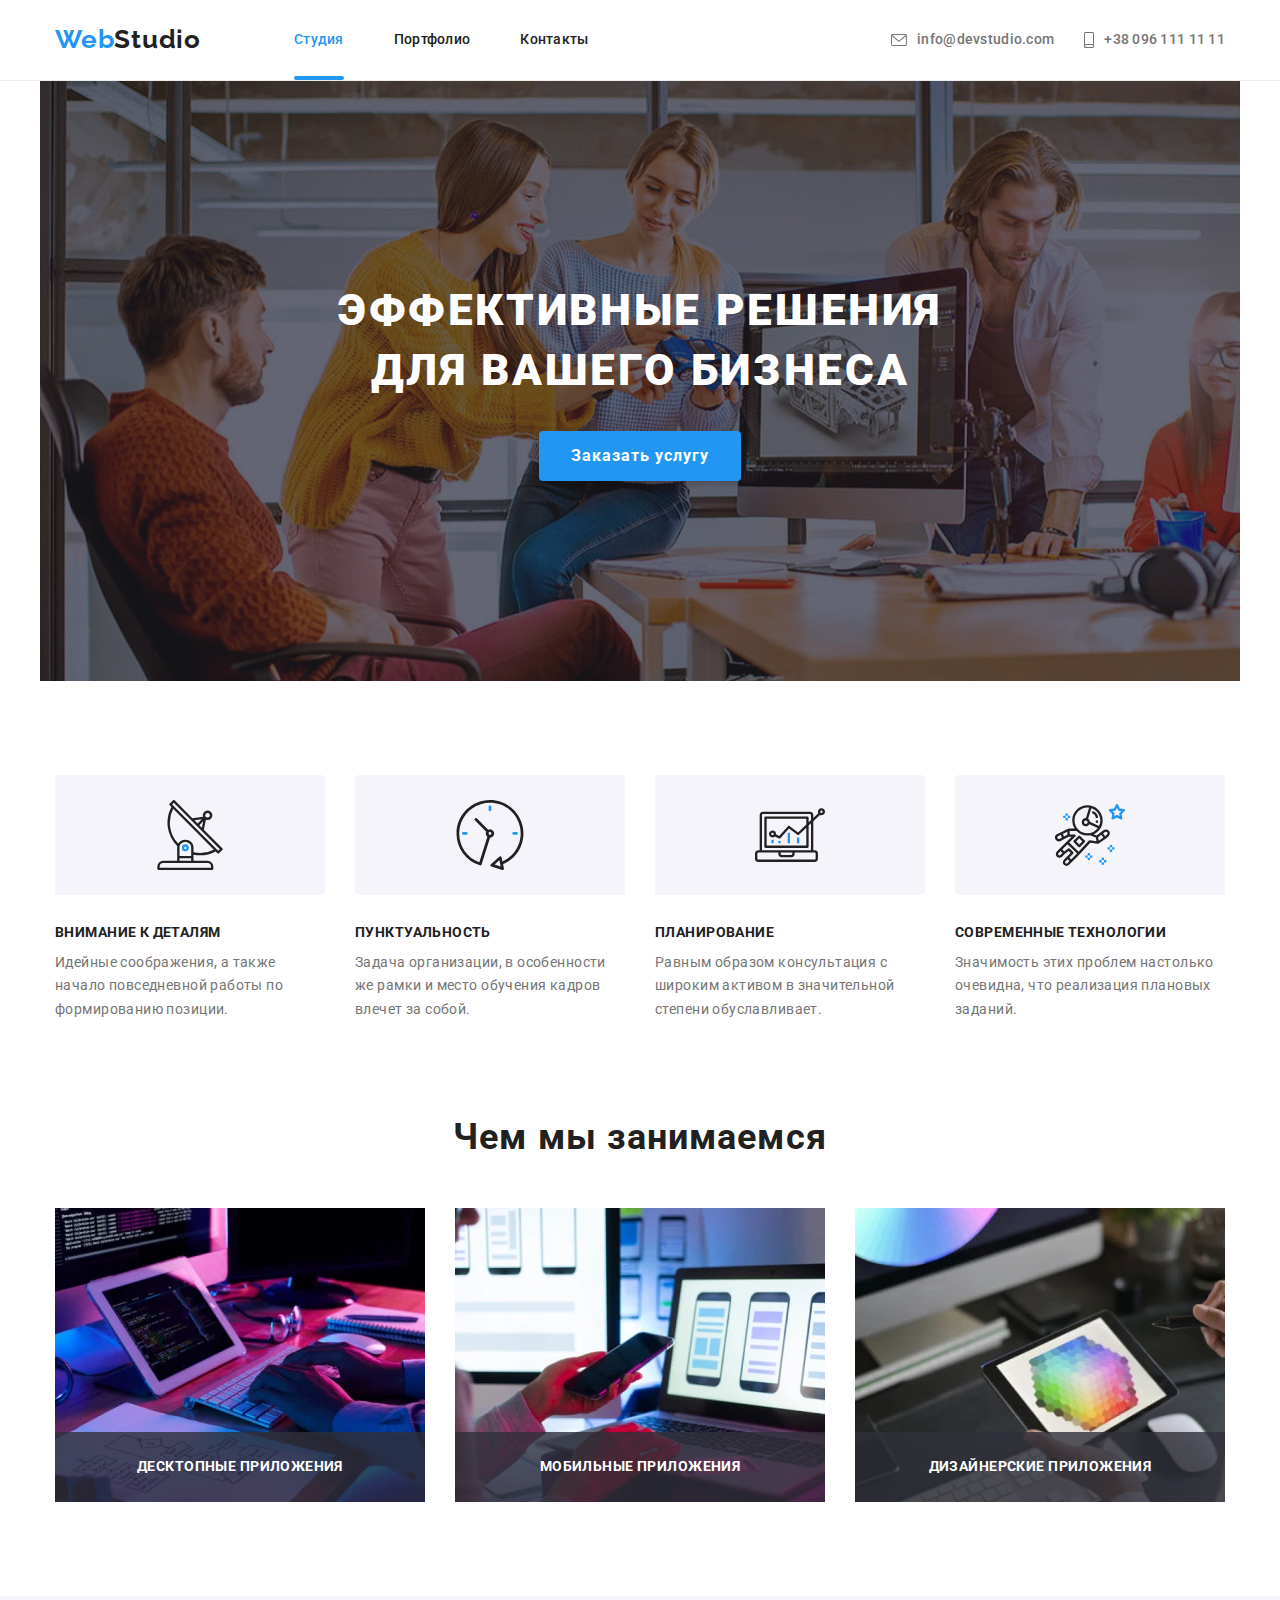
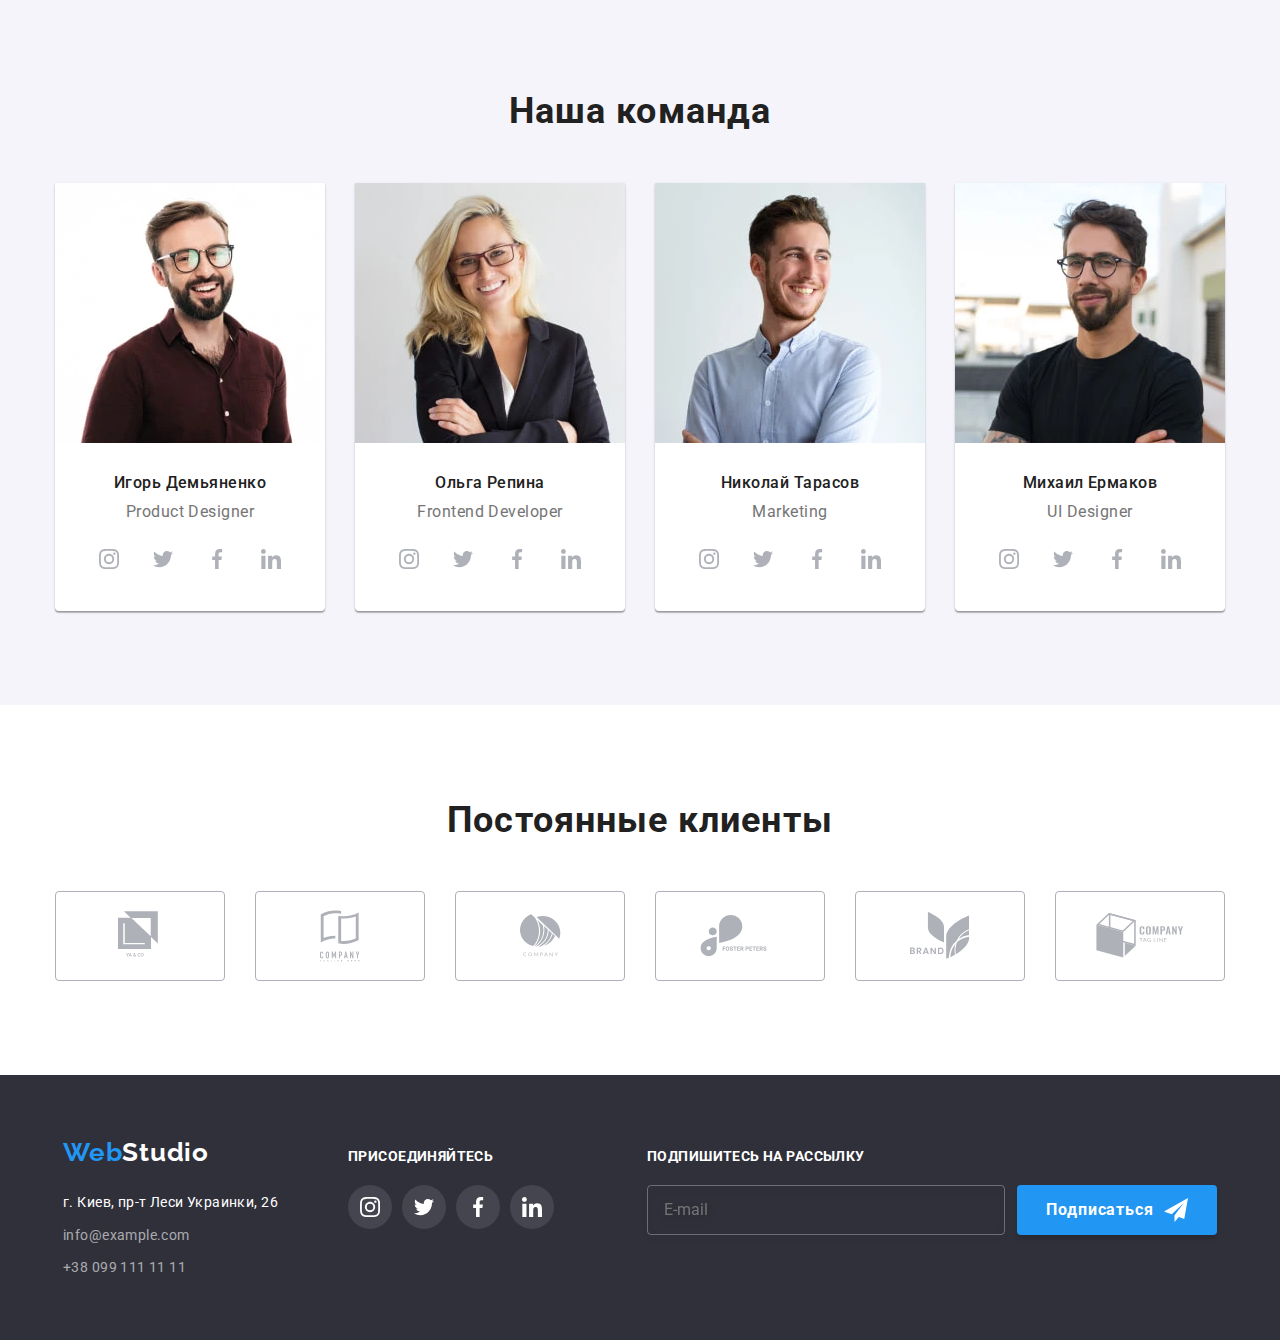
==== commit d1d82cbb: "day5" ====
--- a/index.html
+++ b/index.html
@@ -172,43 +172,46 @@
                 <h2 class="business-header">Чем мы занимаемся</h2>
                 <ul class="business-list">
                     <li class="business-item">
-                        <img 
-                        srcset="
-                        ./images/img_desk/we_do1.jpg 1x,
-                        ./images/img_desk/we_do1@2x.jpg 2x
-                        "
-                        src="./images/img_desk/we_do1.jpg" 
-                        alt="Десктоп решения"
-                        width="370"
-                        >
+                        <picture>              
+                            <source type="image/webp"
+                                srcset="./images/img_desk/we_do1.webp 1x, 
+                                ./images/img_desk/we_do1@2x.webp 2x"
+                                media="(min-width: 1200px)">
+                            <source
+                                srcset="./images/img_desk/we_do1.jpg 1x, 
+                                ./images/img_desk/we_do1@2x.jpg 2x"
+                                media="(min-width: 1200px)">
+                        
+                            <img class="member-photo" src="./images/img_desk/we_do1.jpg" alt="Десктопные приложения">
+                        </picture>
                         <div class="label">
                             <h3 class="label-text">Десктопные приложения</h3>
                         </div>
                     </li>
                     <li class="business-item">
-                        <img
-                         srcset="
-                        ./images/img_desk/we_do2.jpg 1x,
-                        ./images/img_desk/we_do2@2x.jpg 2x
-                        "
-                        src="./images/img_desk/we_do2.jpg" 
-                        alt="Десктоп решения"
-                        width="370"
-                        >
+                        <picture>
+                            <source type="image/webp" srcset="./images/img_desk/we_do2.webp 1x, 
+                                                        ./images/img_desk/we_do2@2x.webp 2x" media="(min-width: 1200px)">
+                            <source srcset="./images/img_desk/we_do2.jpg 1x, 
+                                                        ./images/img_desk/we_do2@2x.jpg 2x" media="(min-width: 1200px)">
+                        
+                            <img class="member-photo" src="./images/img_desk/we_do2.jpg" alt="Мобильные приложения">
+                        </picture>
                         <div class="label">
                             <h3 class="label-text">Мобильные приложения</h3>
                         </div>
                     </li>
                     <li class="business-item">
-                        <img
-                        srcset="
-                        ./images/img_desk/we_do3.jpg 1x,
-                        ./images/img_desk/we_do3@2x.jpg 2x
-                        "
-                        src="./images/img_desk/we_do3.jpg" 
-                        alt="Десктоп решения"
-                        width="370"
-                        >
+                        <picture>
+                            <source type="image/webp" srcset="./images/img_desk/we_do3.webp 1x, 
+                                ./images/img_desk/we_do3@2x.webp 2x"
+                                media="(min-width: 1200px)">
+                            <source srcset="./images/img_desk/we_do3.jpg 1x, 
+                                ./images/img_desk/we_do3@2x.jpg 2x"
+                                media="(min-width: 1200px)">
+                        
+                            <img class="member-photo" src="./images/img_desk/we_do3.jpg" alt="Дизайнерские приложения">
+                        </picture>
                         <div class="label">
                             <h3 class="label-text">Дизайнерские приложения</h3>
                         </div>
@@ -222,25 +225,42 @@
                 <h2 class="team-header">Наша команда</h2>
                 <ul class="team-list">
                     <li class="team-member">
-                        <img 
-                        class="member-photo"
-                        srcset="
-                        ./images/img_mob/t_member_1m.jpg    450w,
-                        ./images/img_mob/t_member_1m@2x.jpg 900w,
-                        ./images/img_tab/t_member_1t.jpg    354w,
-                        ./images/img_tab/t_member_1t@2x.jpg 708w,
-                        ./images/img_desk/t_member_1d.jpg   270w,
-                        ./images/img_desk/t_member_1d@2x.jpg 540w
-                        " 
-                        src="./images/img_desk/t_member_1d.jpg" 
-                        alt="Игорь Демьяненко"
-                        sizes="
-                        (max-width: 767px) 450px,
-                        (max-width: 1199px) 354px,
-                        (min-width: 1200px) 270px,
-                        100vw
-                        "
-                        >
+                        <picture>
+                            <source 
+                                type="image/webp" 
+                                srcset="./images/img_mob/t_member_1m.webp 1x, 
+                                ./images/img_mob/t_member_1m@2x.webp 2x"
+                                media="(max-width: 767px)">
+                            <source 
+                                srcset="./images/img_mob/t_member_1m.jpg 1x, 
+                                ./images/img_mob/t_member_1m@2x.jpg 2x" 
+                                media="(max-width: 767px)">
+
+                            <source 
+                                type="image/webp" 
+                                srcset="./images/img_tab/t_member_1t.webp 1x, 
+                                ./images/img_tab/t_member_1t@2x.webp 2x" 
+                                media="(max-width: 1199px)">
+                            <source 
+                                srcset="./images/img_tab/t_member_1t.jpg 1x, 
+                                ./images/img_tab/t_member_1t@2x.jpg 2x" 
+                                media="(max-width: 1199px)">   
+                                
+                            <source 
+                                type="image/webp" 
+                                srcset="./images/img_desk/t_member_1d.webp 1x, 
+                                ./images/img_desk/t_member_1d@2x.webp 2x" 
+                                media="(min-width: 1200px)">
+                            <source 
+                                srcset="./images/img_desk/t_member_1d.jpg 1x, 
+                                ./images/img_desk/t_member_1d@2x.jpg 2x" 
+                                media="(min-width: 1200px)">                              
+
+                            <img 
+                                class="member-photo" 
+                                src="./images/img_desk/t_member_1d.jpg" 
+                                alt="Игорь Демьяненко">
+                        </picture>
                         <div class="member-thumb">
                             <h3 class="member-name">Игорь Демьяненко</h3>
                             <p class="member-position">Product Designer</p>                        
@@ -277,7 +297,30 @@
                         </div>                       
                     </li>
                     <li class="team-member">
-                        <img class="member-photo" src="./images/t2.jpg" alt="Ольга Репина">
+                        <picture>
+                            <source type="image/webp" srcset="./images/img_mob/t_member_2m.webp 1x, 
+                                ./images/img_mob/t_member_2m@2x.webp 2x"
+                                media="(max-width: 767px)">
+                            <source srcset="./images/img_mob/t_member_2m.jpg 1x, 
+                                ./images/img_mob/t_member_2m@2x.jpg 2x"
+                                media="(max-width: 767px)">
+                        
+                            <source type="image/webp" srcset="./images/img_tab/t_member_2t.webp 1x, 
+                                ./images/img_tab/t_member_2t@2x.webp 2x"
+                                media="(max-width: 1199px)">
+                            <source srcset="./images/img_tab/t_member_2t.jpg 1x, 
+                                ./images/img_tab/t_member_2t@2x.jpg 2x"
+                                media="(max-width: 1199px)">
+                        
+                            <source type="image/webp" srcset="./images/img_desk/t_member_2d.webp 1x, 
+                                ./images/img_desk/t_member_2d@2x.webp 2x"
+                                media="(min-width: 1200px)">
+                            <source srcset="./images/img_desk/t_member_2d.jpg 1x, 
+                                ./images/img_desk/t_member_2d@2x.jpg 2x"
+                                media="(min-width: 1200px)">
+                        
+                            <img class="member-photo" src="./images/img_desk/t_member_2d.jpg" alt="Ольга Репина">
+                        </picture>
                         <div class="member-thumb">
                             <h3 class="member-name">Ольга Репина</h3>
                             <p class="member-position">Frontend Developer</p>                        
@@ -314,7 +357,24 @@
                         </div>
                     </li>
                     <li class="team-member">
-                        <img class="member-photo" src="./images/t3.jpg" alt="Николай Тарасов">
+                        <picture>
+                            <source type="image/webp" srcset="./images/img_mob/t_member_3m.webp 1x, 
+                                                        ./images/img_mob/t_member_3m@2x.webp 2x" media="(max-width: 767px)">
+                            <source srcset="./images/img_mob/t_member_3m.jpg 1x, 
+                                                        ./images/img_mob/t_member_3m@2x.jpg 2x" media="(max-width: 767px)">
+                        
+                            <source type="image/webp" srcset="./images/img_tab/t_member_3t.webp 1x, 
+                                                        ./images/img_tab/t_member_3t@2x.webp 2x" media="(max-width: 1199px)">
+                            <source srcset="./images/img_tab/t_member_3t.jpg 1x, 
+                                                        ./images/img_tab/t_member_3t@2x.jpg 2x" media="(max-width: 1199px)">
+                        
+                            <source type="image/webp" srcset="./images/img_desk/t_member_3d.webp 1x, 
+                                                        ./images/img_desk/t_member_3d@2x.webp 2x" media="(min-width: 1200px)">
+                            <source srcset="./images/img_desk/t_member_3d.jpg 1x, 
+                                                        ./images/img_desk/t_member_3d@2x.jpg 2x" media="(min-width: 1200px)">
+                        
+                            <img class="member-photo" src="./images/img_desk/t_member_3d.jpg" alt="Николай Тарасов">
+                        </picture>
                         <div class="member-thumb">
                             <h3 class="member-name">Николай Тарасов</h3>
                             <p class="member-position">Marketing</p>                       
@@ -351,7 +411,30 @@
                         </div>
                     </li>
                     <li class="team-member">
-                        <img class="member-photo" src="./images/t4.jpg" alt="Михаил Ермаков">
+                        <picture>
+                            <source type="image/webp" srcset="./images/img_mob/t_member_4m.webp 1x, 
+                                                                                ./images/img_mob/t_member_4m@2x.webp 2x"
+                                media="(max-width: 767px)">
+                            <source srcset="./images/img_mob/t_member_4m.jpg 1x, 
+                                                                                ./images/img_mob/t_member_4m@2x.jpg 2x"
+                                media="(max-width: 767px)">
+                        
+                            <source type="image/webp" srcset="./images/img_tab/t_member_4t.webp 1x, 
+                                                                                ./images/img_tab/t_member_4t@2x.webp 2x"
+                                media="(max-width: 1199px)">
+                            <source srcset="./images/img_tab/t_member_4t.jpg 1x, 
+                                                                                ./images/img_tab/t_member_4t@2x.jpg 2x"
+                                media="(max-width: 1199px)">
+                        
+                            <source type="image/webp" srcset="./images/img_desk/t_member_4d.webp 1x, 
+                                                                                ./images/img_desk/t_member_4d@2x.webp 2x"
+                                media="(min-width: 1200px)">
+                            <source srcset="./images/img_desk/t_member_4d.jpg 1x, 
+                                                                                ./images/img_desk/t_member_4d@2x.jpg 2x"
+                                media="(min-width: 1200px)">
+                        
+                            <img class="member-photo" src="./images/img_desk/t_member_4d.jpg" alt="Михаил Ермаков">
+                        </picture>
                         <div class="member-thumb">
                             <h3 class="member-name">Михаил Ермаков</h3>
                             <p class="member-position">UI Designer</p>                        
--- a/css/main.min.css
+++ b/css/main.min.css
@@ -1,2 +1,2 @@
-*,*::before,*::after{-webkit-box-sizing:border-box;box-sizing:border-box}img{display:block;max-width:100%;height:auto}.visually-hidden{position:absolute;width:1px;height:1px;margin:-1px;border:0;padding:0;white-space:nowrap;-webkit-clip-path:inset(100%);clip-path:inset(100%);clip:rect(0 0 0 0);overflow:hidden}.portfolio-list,.buttons,.clients-list,.team-link,.team-list,.business-list,.qualities-list,.form .form-list,.footer-section-2 .foot-link,.address-list,.nav-list{list-style-type:none;margin:0;padding:0}.form-list .form-textarea:focus-within,.form-list .form-input:focus-within,.form-list .form-item:focus-within{border-color:#2196f3;outline:transparent;fill:#2196f3}.container{padding-left:15px;padding-right:15px;margin-left:auto;margin-right:auto}@media screen and (min-width: 480px){.container{width:480px}}@media screen and (min-width: 768px){.container{width:768px}}@media screen and (min-width: 1200px){.container{width:1200px}}body{background-color:#fff;color:#212121;font-family:"Roboto",sans-serif;font-weight:400;letter-spacing:.03em}body.modal-open{overflow:hidden}.header-def{border-bottom:1px solid #ececec;z-index:9;position:fixed;top:0;background-color:#fff;width:100%}@media screen and (min-width: 768px){.header-def{position:static}}.header-def .page-nav{display:-webkit-box;display:-ms-flexbox;display:flex;-webkit-box-pack:justify;-ms-flex-pack:justify;justify-content:space-between;-webkit-box-align:center;-ms-flex-align:center;align-items:center;min-height:60px}@media screen and (min-width: 768px){.header-def .page-nav{-webkit-box-pack:start;-ms-flex-pack:start;justify-content:flex-start;min-height:80px}}.menu-button{display:-webkit-inline-box;display:-ms-inline-flexbox;display:inline-flex;margin:0;padding:0;border:none;outline:transparent;background-color:transparent;cursor:pointer;-webkit-transition:fill 250ms cubic-bezier(0.4, 0, 0.2, 1);transition:fill 250ms cubic-bezier(0.4, 0, 0.2, 1)}@media screen and (min-width: 768px){.menu-button{display:none}}.menu-button:hover{fill:#2196f3}.menu-button .icon-close{display:none}.menu-button.is-open .icon-close{display:block}.menu-button.is-open .icon-menu{display:none}@media screen and (max-width: 767px){.nav-menu{opacity:0;pointer-events:none;position:absolute;z-index:99;top:100%;left:0;width:100%;padding-top:60px;padding-bottom:60px;background-color:#fff;text-align:center;-webkit-box-shadow:0px 4px 8px rgba(0,0,0,.04),0px 2px 4px rgba(0,0,0,.08),0px 1px 3px rgba(0,0,0,.16);box-shadow:0px 4px 8px rgba(0,0,0,.04),0px 2px 4px rgba(0,0,0,.08),0px 1px 3px rgba(0,0,0,.16);-webkit-transform-origin:top;transform-origin:top;-webkit-transform:scaleY(0);transform:scaleY(0);-webkit-transition:-webkit-transform 250ms cubic-bezier(0.4, 0, 0.2, 1);transition:-webkit-transform 250ms cubic-bezier(0.4, 0, 0.2, 1);transition:transform 250ms cubic-bezier(0.4, 0, 0.2, 1);transition:transform 250ms cubic-bezier(0.4, 0, 0.2, 1), -webkit-transform 250ms cubic-bezier(0.4, 0, 0.2, 1)}.nav-menu.is-open{opacity:1;pointer-events:auto;-webkit-transform:scaley(1);transform:scaley(1)}}@media screen and (min-width: 768px){.nav-menu{display:-webkit-box;display:-ms-flexbox;display:flex;-webkit-box-pack:justify;-ms-flex-pack:justify;justify-content:space-between;width:100%;margin-left:88px}}@media screen and (min-width: 1200px){.nav-menu{margin-left:93px}}@media screen and (max-width: 767px){.nav-list .nav-item:not(:first-child){margin-top:40px}}@media screen and (min-width: 768px){.nav-list{display:-webkit-box;display:-ms-flexbox;display:flex}.nav-list .nav-item:not(:first-child){margin-left:50px}}.header-link{position:relative;display:inline-block;font-style:normal;font-weight:500;font-size:18px;line-height:1.17;letter-spacing:.02em;text-decoration:none;color:#212121;-webkit-transition:color 250ms cubic-bezier(0.4, 0, 0.2, 1);transition:color 250ms cubic-bezier(0.4, 0, 0.2, 1)}@media screen and (min-width: 768px){.header-link{padding-top:32px;padding-bottom:32px;font-size:14px;line-height:1.14}}.header-link.reach{display:-webkit-box;display:-ms-flexbox;display:flex;-webkit-box-align:center;-ms-flex-align:center;align-items:center;-webkit-box-pack:center;-ms-flex-pack:center;justify-content:center;color:#757575}@media screen and (min-width: 768px){.header-link.reach{-webkit-box-pack:left;-ms-flex-pack:left;justify-content:left;font-size:12px;line-height:1.17;padding-top:0px;padding-bottom:0px}}@media screen and (min-width: 1200px){.header-link.reach{font-size:14px;line-height:1.14}}.header-link:hover,.header-link:focus{color:#2196f3}.header-link.current{color:#2196f3;padding-bottom:12px}@media screen and (min-width: 768px){.header-link.current{padding-bottom:32px}}.header-link.current::after{content:"";display:block;position:absolute;bottom:0;left:0;width:100%;height:4px;border-radius:2px;background-color:#2196f3}.address-list{margin-top:60px}@media screen and (min-width: 768px){.address-list{padding-top:21px;margin-top:0}}@media screen and (min-width: 1200px){.address-list{padding-top:32px;display:-webkit-box;display:-ms-flexbox;display:flex}}.address-list .address-item:not(:first-child){margin-top:16px}@media screen and (min-width: 768px){.address-list .address-item:not(:first-child){margin-top:10px}}@media screen and (min-width: 1200px){.address-list .address-item:not(:first-child){margin-top:0px;margin-left:30px}}.address-list .address-icon{display:block;margin-right:8px;fill:currentColor}@media screen and (min-width: 1200px){.address-list .address-icon{margin-right:10px}}.logo{font-family:"Raleway",sans-serif;font-weight:700;font-size:24px;line-height:1.17;letter-spacing:.03em;text-decoration:none;color:#212121}.logo-blue{color:#2196f3}@media screen and (min-width: 1200px){.logo{font-size:26px;line-height:1.38}}footer{background-color:#2f303a;background-size:cover}footer .container{padding-top:60px;padding-bottom:60px}@media screen and (max-width: 1199px){footer .container{text-align:center}}@media screen and (min-width: 768px){footer .container{display:-webkit-box;display:-ms-flexbox;display:flex;-webkit-box-pack:center;-ms-flex-pack:center;justify-content:center;-ms-flex-wrap:wrap;flex-wrap:wrap;-webkit-box-align:baseline;-ms-flex-align:baseline;align-items:baseline}}.footer-section-1 .logo{color:#fff}.footer-section-1 .contact{display:-webkit-box;display:-ms-flexbox;display:flex;-webkit-box-orient:vertical;-webkit-box-direction:normal;-ms-flex-direction:column;flex-direction:column;margin-top:20px}.footer-section-1 .adress{margin-top:0px;margin-bottom:0px;color:#fff;font-style:normal;font-size:14px;line-height:1.71;letter-spacing:.03em}.footer-section-1 .link{margin-top:9px;color:#ffffff99;font-style:normal;font-size:14px;line-height:1.71;letter-spacing:.03em;text-decoration:none}@media screen and (max-width: 767px){.footer-section-2{margin-top:60px}}@media screen and (min-width: 768px){.footer-section-2{margin-left:165px}}@media screen and (max-width: 1199px){.footer-section-2{text-align:center}}@media screen and (min-width: 1200px){.footer-section-2{margin-left:70px}}.footer-section-2 .text{margin-top:0px;margin-bottom:20px;font-weight:700;font-size:14px;line-height:1.14;text-transform:uppercase;letter-spacing:.03em;color:#fff}.footer-section-2 .foot-link{display:-webkit-box;display:-ms-flexbox;display:flex;-webkit-box-pack:center;-ms-flex-pack:center;justify-content:center;-webkit-box-align:center;-ms-flex-align:center;align-items:center}.footer-section-2 .foot-item:not(:first-child){margin-left:10px}.footer-section-2 .icon-link{display:-webkit-box;display:-ms-flexbox;display:flex;-webkit-box-pack:center;-ms-flex-pack:center;justify-content:center;-webkit-box-align:center;-ms-flex-align:center;align-items:center;width:44px;height:44px;border-radius:50%;line-height:0px;background-color:#ffffff1a;-webkit-transition:background-color 250ms cubic-bezier(0.4, 0, 0.2, 1);transition:background-color 250ms cubic-bezier(0.4, 0, 0.2, 1)}.footer-section-2 .icon-link:hover,.footer-section-2 .icon-link:focus{background-color:#2196f3}.footer-section-2 .icon{fill:#fff}@media screen and (max-width: 1199px){.footer-section-3{margin-top:60px}}@media screen and (min-width: 1200px){.footer-section-3{margin-left:93px}}@media screen and (max-width: 1199px){.footer-section-3{text-align:center}}.footer-section-3 .text{margin-top:0px;margin-bottom:20px;font-weight:700;font-size:14px;line-height:1.14;text-transform:uppercase;letter-spacing:.03em;color:#fff}@media screen and (min-width: 768px){.footer-section-3 .foot-form{display:-webkit-box;display:-ms-flexbox;display:flex;-ms-flex-wrap:wrap;flex-wrap:wrap;-webkit-box-orient:vertical;-webkit-box-direction:normal;-ms-flex-direction:column;flex-direction:column;-webkit-box-align:center;-ms-flex-align:center;align-items:center}}@media screen and (min-width: 1200px){.footer-section-3 .foot-form{-webkit-box-orient:horizontal;-webkit-box-direction:normal;-ms-flex-direction:row;flex-direction:row}}.footer-section-3 .foot-input{display:block;padding:0px 16px;height:50px;border:1px solid rgba(255,255,255,.3);-webkit-filter:drop-shadow(0px 4px 4px rgba(0, 0, 0, 0.15));filter:drop-shadow(0px 4px 4px rgba(0, 0, 0, 0.15));border-radius:4px;outline:transparent;background-color:transparent;color:rgba(255,255,255,.6)}@media screen and (max-width: 479px){.footer-section-3 .foot-input{width:100%}}@media screen and (min-width: 480px)and (max-width: 1199px){.footer-section-3 .foot-input{width:450px}}@media screen and (max-width: 1199px){.footer-section-3 .foot-input{margin-bottom:20px}}@media screen and (min-width: 1200px){.footer-section-3 .foot-input{margin-right:12px;width:358px}}.footer-section-3 .sign-button{display:-webkit-inline-box;display:-ms-inline-flexbox;display:inline-flex;-webkit-box-align:center;-ms-flex-align:center;align-items:center;-webkit-box-pack:center;-ms-flex-pack:center;justify-content:center;width:200px;height:50px;background-color:#2196f3;border-color:transparent;-webkit-box-shadow:0px 4px 4px rgba(0,0,0,.15);box-shadow:0px 4px 4px rgba(0,0,0,.15);border-radius:4px;cursor:pointer}.footer-section-3 .sign-name{margin-right:10px;font-weight:700;font-size:16px;line-height:1.87;letter-spacing:.06em;color:#fff}.footer-section-3 .sign-icon{fill:#fff}.studio-hero{position:relative;background-color:#c4c4c4;background-image:-webkit-gradient(linear, left top, right top, from(#2f303a66), to(#2f303a66)),url(../images/backgrnd.jpg);background-image:linear-gradient(to right, #2f303a66, #2f303a66),url(../images/backgrnd.jpg);background-size:cover;color:#fff;text-align:center;max-width:1200px;margin-top:61px;margin-right:auto;margin-left:auto}@media screen and (min-width: 768px){.studio-hero{margin-top:0px}}.studio-hero .container{padding-top:118px;padding-bottom:118px}@media screen and (min-width: 1200px){.studio-hero .container{padding-top:200px;padding-bottom:200px}}.studio-hero .studio-heading{margin-top:0px;margin-bottom:30px;font-weight:900;font-size:26px;line-height:1.62;letter-spacing:.06em;text-transform:uppercase}@media screen and (min-width: 1200px){.studio-hero .studio-heading{font-size:44px;line-height:1.36}}.studio-hero .hero-link{display:inline-block;padding:10px 32px;text-decoration:none;color:#fff;font-weight:700;font-size:16px;line-height:1.87;letter-spacing:.06em;background:#2196f3;-webkit-box-shadow:0px 4px 4px rgba(0,0,0,.15);box-shadow:0px 4px 4px rgba(0,0,0,.15);border-radius:4px}.backdrop{position:fixed;top:0;left:0;z-index:9;width:100%;height:100%;background-color:rgba(0,0,0,.2);opacity:1;overflow-y:scroll;-webkit-transition:opacity 250ms cubic-bezier(0.4, 0, 0.2, 1);transition:opacity 250ms cubic-bezier(0.4, 0, 0.2, 1)}.backdrop.is-hidden{opacity:0;pointer-events:none}.backdrop.is-hidden .modal{-webkit-transform:translate(-50%, -50%) scale(0, 0);transform:translate(-50%, -50%) scale(0, 0)}.modal{position:absolute;top:50%;left:50%;-webkit-transform:translate(-50%, -50%) scale(1, 1);transform:translate(-50%, -50%) scale(1, 1);min-width:450px;min-height:609px;background-color:#fff;-webkit-box-shadow:0px 1px 3px rgba(0,0,0,.12),0px 1px 1px rgba(0,0,0,.14),0px 2px 1px rgba(0,0,0,.2);box-shadow:0px 1px 3px rgba(0,0,0,.12),0px 1px 1px rgba(0,0,0,.14),0px 2px 1px rgba(0,0,0,.2);border-radius:4px;-webkit-transition:-webkit-transform 250ms cubic-bezier(0.4, 0, 0.2, 1);transition:-webkit-transform 250ms cubic-bezier(0.4, 0, 0.2, 1);transition:transform 250ms cubic-bezier(0.4, 0, 0.2, 1);transition:transform 250ms cubic-bezier(0.4, 0, 0.2, 1), -webkit-transform 250ms cubic-bezier(0.4, 0, 0.2, 1)}@media screen and (min-width: 1200px){.modal{min-width:528px;min-height:581px}}.modal .close-modal{display:-webkit-box;display:-ms-flexbox;display:flex;-webkit-box-pack:center;-ms-flex-pack:center;justify-content:center;-webkit-box-align:center;-ms-flex-align:center;align-items:center;position:absolute;top:8px;right:8px;width:30px;height:30px;border:1px solid rgba(0,0,0,.1);border-radius:50%;cursor:pointer;-webkit-transition:fill 250ms cubic-bezier(0.4, 0, 0.2, 1);transition:fill 250ms cubic-bezier(0.4, 0, 0.2, 1)}.modal .close-modal:hover{fill:#2196f3}.form{padding:40px}.form .form-head{margin:0px;margin-bottom:12px;font-weight:700;font-size:20px;line-height:1.15;text-align:center;letter-spacing:.03em;color:#212121}.form .form-list{margin-bottom:20px}.form .legal{position:relative;display:-webkit-box;display:-ms-flexbox;display:flex;-webkit-box-pack:center;-ms-flex-pack:center;justify-content:center;-webkit-box-align:center;-ms-flex-align:center;align-items:center;margin-bottom:30px;cursor:pointer}.form .legal::before{content:"";width:16px;height:15px;border:2px solid #000;border-radius:4px;-webkit-transition:border-color 250ms cubic-bezier(0.4, 0, 0.2, 1),background-color 250ms cubic-bezier(0.4, 0, 0.2, 1);transition:border-color 250ms cubic-bezier(0.4, 0, 0.2, 1),background-color 250ms cubic-bezier(0.4, 0, 0.2, 1)}.form .legal-text{margin-left:7px;font-weight:400;font-size:12px;line-height:1.17;letter-spacing:.03em;color:#757575}@media screen and (min-width: 1200px){.form .legal-text{font-size:14px;line-height:1.71}}.form .legal-link{font-weight:400;font-size:12px;line-height:1.17;letter-spacing:.03em;color:#2196f3}@media screen and (min-width: 1200px){.form .legal-link{font-size:14px;line-height:1.71}}.form .submit-button{display:-webkit-inline-box;display:-ms-inline-flexbox;display:inline-flex;-webkit-box-align:center;-ms-flex-align:center;align-items:center;-webkit-box-pack:center;-ms-flex-pack:center;justify-content:center;width:200px;height:50px;color:#fff;background-color:#2196f3;-webkit-box-shadow:0px 4px 4px rgba(0,0,0,.15);box-shadow:0px 4px 4px rgba(0,0,0,.15);border-radius:4px;border-color:transparent;cursor:pointer}.form .submit-button:focus-within{background-color:#188ce8}.form .submit-name{font-weight:700;font-size:16px;line-height:1.87;letter-spacing:.06em}.form .legal-checkbox{position:absolute;width:1px;height:1px;overflow:hidden;clip:rect(0 0 0 0)}.form .legal-checkbox:checked+.legal::before{background-image:url(../images/icons/icon-check.svg);background-size:contain;background-origin:border-box;border-radius:4px;border-color:transparent;background-color:#2196f3}.form-list .form-item{position:relative;display:-webkit-box;display:-ms-flexbox;display:flex;-webkit-box-orient:vertical;-webkit-box-direction:normal;-ms-flex-direction:column;flex-direction:column;margin-bottom:10px}.form-list .form-label{margin-right:auto;margin-bottom:4px;font-weight:400;font-size:12px;line-height:1.17;letter-spacing:.01em;color:#757575}.form-list .form-input{padding:0px 42px;height:40px;border:1px solid rgba(33,33,33,.2);border-radius:4px;-webkit-transition:border-color 250ms cubic-bezier(0.4, 0, 0.2, 1);transition:border-color 250ms cubic-bezier(0.4, 0, 0.2, 1)}.form-list .form-input:invalid{border-color:red}.form-list .icon{position:absolute;bottom:11px;left:12px;-webkit-transition:fill 250ms cubic-bezier(0.4, 0, 0.2, 1);transition:fill 250ms cubic-bezier(0.4, 0, 0.2, 1)}.form-list .form-textarea{padding:12px 16px;resize:none;border:1px solid rgba(33,33,33,.2);border-radius:4px;-webkit-transition:border-color 250ms cubic-bezier(0.4, 0, 0.2, 1);transition:border-color 250ms cubic-bezier(0.4, 0, 0.2, 1)}.form-list .form-textarea::-webkit-input-placeholder{font-weight:400;font-size:14px;line-height:1.14;letter-spacing:.01em;color:rgba(117,117,117,.5);opacity:1}.form-list .form-textarea::-moz-placeholder{font-weight:400;font-size:14px;line-height:1.14;letter-spacing:.01em;color:rgba(117,117,117,.5);opacity:1}.form-list .form-textarea:-ms-input-placeholder{font-weight:400;font-size:14px;line-height:1.14;letter-spacing:.01em;color:rgba(117,117,117,.5);opacity:1}.form-list .form-textarea::-ms-input-placeholder{font-weight:400;font-size:14px;line-height:1.14;letter-spacing:.01em;color:rgba(117,117,117,.5);opacity:1}.form-list .form-textarea::placeholder{font-weight:400;font-size:14px;line-height:1.14;letter-spacing:.01em;color:rgba(117,117,117,.5);opacity:1}.studio-qualities .container{padding-top:60px;padding-bottom:60px}@media screen and (min-width: 1200px){.studio-qualities .container{padding-top:94px;padding-bottom:94px}}@media screen and (min-width: 768px){.qualities-list{display:-webkit-box;display:-ms-flexbox;display:flex;-webkit-box-pack:center;-ms-flex-pack:center;justify-content:center;-ms-flex-wrap:wrap;flex-wrap:wrap;margin:-15px}}@media screen and (min-width: 768px){.qualities-list .qualities-item{width:calc((100% - 2 * 30px) / 2);margin:15px}}@media screen and (min-width: 1200px){.qualities-list .qualities-item{width:calc((100% - 4 * 30px) / 4);margin:15px}}@media screen and (max-width: 767px){.qualities-list .qualities-item:not(:last-child){margin-bottom:30px}}.qualities-list .qualities-thumb{display:-webkit-box;display:-ms-flexbox;display:flex;-webkit-box-pack:center;-ms-flex-pack:center;justify-content:center;-webkit-box-align:center;-ms-flex-align:center;align-items:center;height:120px;margin-bottom:30px;background-color:#f5f4fa;border-radius:4px}.qualities-list .qualities-title{margin-top:0px;margin-bottom:10px;font-size:14px;line-height:1.14;letter-spacing:.03em;text-align:center;text-transform:uppercase}@media screen and (min-width: 768px){.qualities-list .qualities-title{text-align:left}}.qualities-list .qualities-description{margin-top:0px;margin-bottom:0px;color:#757575;font-size:14px;line-height:1.71;letter-spacing:.03em}.studio-business .container{padding-bottom:94px}.studio-business .business-header{margin-top:0px;margin-bottom:50px;font-size:36px;line-height:1.17;text-align:center;letter-spacing:.03em}@media screen and (max-width: 1199px){.studio-business{display:none}}.business-list{display:-webkit-box;display:-ms-flexbox;display:flex}.business-list .business-item{position:relative}.business-list .business-item:not(:first-child){margin-left:30px}.business-list .label{position:absolute;bottom:0;left:0;display:-webkit-box;display:-ms-flexbox;display:flex;-webkit-box-align:center;-ms-flex-align:center;align-items:center;width:100%;height:70px;background-color:rgba(47,48,58,.8)}.business-list .label-text{margin:0;margin-left:auto;margin-right:auto;font-size:14px;line-height:1.14;letter-spacing:.03em;text-transform:uppercase;color:#fff}.studio-team{background-color:#f5f4fa}.studio-team .container{padding-top:60px;padding-bottom:60px}@media screen and (min-width: 1200px){.studio-team .container{padding-top:94px;padding-bottom:94px}}.studio-team .team-header{margin-top:0px;margin-bottom:30px;text-align:center;font-size:28px;line-height:1.18;letter-spacing:.03em}@media screen and (min-width: 1200px){.studio-team .team-header{margin-bottom:50px;font-size:36px;line-height:1.17}}@media screen and (min-width: 768px){.team-list{display:-webkit-box;display:-ms-flexbox;display:flex;-ms-flex-wrap:wrap;flex-wrap:wrap;margin:-15px}}.team-list .team-member{width:100%;background-color:#fff;-webkit-box-shadow:0px 1px 3px rgba(0,0,0,.12),0px 1px 1px rgba(0,0,0,.14),0px 2px 1px rgba(0,0,0,.2);box-shadow:0px 1px 3px rgba(0,0,0,.12),0px 1px 1px rgba(0,0,0,.14),0px 2px 1px rgba(0,0,0,.2);border-radius:0px 0px 4px 4px}@media screen and (max-width: 767px){.team-list .team-member:not(:first-child){margin-top:30px}}@media screen and (min-width: 768px){.team-list .team-member{margin:15px;width:calc((100% - 2 * 30px) / 2)}}@media screen and (min-width: 1200px){.team-list .team-member{width:calc((100% - 4 * 30px) / 4)}}.team-list .member-photo{height:460px}@media screen and (min-width: 768px){.team-list .member-photo{height:374px}}@media screen and (min-width: 1200px){.team-list .member-photo{height:260px}}.team-list .member-thumb{padding-top:30px;padding-right:32px;padding-left:32px;padding-bottom:24px}@media screen and (min-width: 1200px){.team-list .member-thumb{padding-bottom:30px}}.team-list .member-name{margin-top:0px;margin-bottom:10px;font-weight:500;font-size:16px;line-height:1.19;text-align:center;letter-spacing:.03em}.team-list .member-position{margin-top:0px;margin-bottom:16px;color:#757575;font-size:16px;line-height:1.19;text-align:center;letter-spacing:.03em}.team-link{display:-webkit-box;display:-ms-flexbox;display:flex;-webkit-box-pack:center;-ms-flex-pack:center;justify-content:center;-webkit-box-align:center;-ms-flex-align:center;align-items:center}.team-link .icon-item:not(:first-child){margin-left:10px}.team-link .icon-link{display:-webkit-box;display:-ms-flexbox;display:flex;-webkit-box-pack:center;-ms-flex-pack:center;justify-content:center;-webkit-box-align:center;-ms-flex-align:center;align-items:center;height:44px;width:44px;line-height:0px;border-radius:50%;fill:#afb1b8;-webkit-transition:background-color 250ms cubic-bezier(0.4, 0, 0.2, 1),fill 250ms cubic-bezier(0.4, 0, 0.2, 1);transition:background-color 250ms cubic-bezier(0.4, 0, 0.2, 1),fill 250ms cubic-bezier(0.4, 0, 0.2, 1)}.team-link .icon-link:focus,.team-link .icon-link:hover{background-color:#2196f3;-webkit-filter:drop-shadow(0px 4px 4px rgba(0, 0, 0, 0.25));filter:drop-shadow(0px 4px 4px rgba(0, 0, 0, 0.25));fill:#fff}.studio-clients .container{padding-top:60px;padding-bottom:60px}@media screen and (min-width: 1200px){.studio-clients .container{padding-top:94px;padding-bottom:94px}}.studio-clients .clients-header{margin-top:0px;margin-bottom:30px;font-size:28px;line-height:1.18;text-align:center;letter-spacing:.03em}@media screen and (min-width: 1200px){.studio-clients .clients-header{margin-bottom:50px;font-size:36px;line-height:1.17}}.clients-list{display:-webkit-box;display:-ms-flexbox;display:flex;-ms-flex-wrap:wrap;flex-wrap:wrap;-webkit-box-pack:center;-ms-flex-pack:center;justify-content:center;-webkit-box-align:center;-ms-flex-align:center;align-items:center;margin:-15px}.clients-list .clients-item{width:calc((100% - 2 * 30px) / 2);margin:15px}@media screen and (min-width: 768px){.clients-list .clients-item{width:calc((100% - 3 * 30px) / 3)}}@media screen and (min-width: 1200px){.clients-list .clients-item{width:calc((100% - 6 * 30px) / 6)}}.clients-list .client-link{display:-webkit-box;display:-ms-flexbox;display:flex;-webkit-box-pack:center;-ms-flex-pack:center;justify-content:center;-webkit-box-align:center;-ms-flex-align:center;align-items:center;height:90px;line-height:0px;border:1px solid #afb1b8;border-radius:4px;fill:#afb1b8;-webkit-transition:border-color 250ms cubic-bezier(0.4, 0, 0.2, 1),fill 250ms cubic-bezier(0.4, 0, 0.2, 1);transition:border-color 250ms cubic-bezier(0.4, 0, 0.2, 1),fill 250ms cubic-bezier(0.4, 0, 0.2, 1)}.clients-list .client-link:focus,.clients-list .client-link:hover{border-color:#2196f3;fill:#2196f3}.portfolio .container{padding-top:60px;padding-bottom:60px;margin-top:61px}@media screen and (min-width: 768px){.portfolio .container{margin-top:0px}}@media screen and (min-width: 1200px){.portfolio .container{padding-top:94px;padding-bottom:94px}}.buttons{display:-webkit-box;display:-ms-flexbox;display:flex;-ms-flex-wrap:wrap;flex-wrap:wrap;-webkit-box-pack:left;-ms-flex-pack:left;justify-content:left;-ms-flex-line-pack:justify;align-content:space-between;height:131px;padding-bottom:33px;margin:-4px}.buttons .item{margin:4px}@media screen and (min-width: 768px){.buttons{-webkit-box-pack:center;-ms-flex-pack:center;justify-content:center;height:auto;padding-bottom:30px}}@media screen and (min-width: 1200px){.buttons{padding-bottom:50px}}.buttons .btn{padding:6px 22px;font-weight:500;font-size:16px;line-height:1.62;letter-spacing:.03em;color:#212121;border-radius:4px;border-style:none;border-color:#f5f4fa;background:#f5f4fa;-webkit-transition:color 250ms cubic-bezier(0.4, 0, 0.2, 1),background-color 250ms cubic-bezier(0.4, 0, 0.2, 1),-webkit-box-shadow 250ms cubic-bezier(0.4, 0, 0.2, 1);transition:color 250ms cubic-bezier(0.4, 0, 0.2, 1),background-color 250ms cubic-bezier(0.4, 0, 0.2, 1),-webkit-box-shadow 250ms cubic-bezier(0.4, 0, 0.2, 1);transition:color 250ms cubic-bezier(0.4, 0, 0.2, 1),background-color 250ms cubic-bezier(0.4, 0, 0.2, 1),box-shadow 250ms cubic-bezier(0.4, 0, 0.2, 1);transition:color 250ms cubic-bezier(0.4, 0, 0.2, 1),background-color 250ms cubic-bezier(0.4, 0, 0.2, 1),box-shadow 250ms cubic-bezier(0.4, 0, 0.2, 1),-webkit-box-shadow 250ms cubic-bezier(0.4, 0, 0.2, 1)}.buttons .btn:focus,.buttons .btn:hover{color:#fff;background-color:#2196f3;-webkit-box-shadow:0px 3px 1px rgba(0,0,0,.1),0px 1px 2px rgba(0,0,0,.08),0px 2px 2px rgba(0,0,0,.12);box-shadow:0px 3px 1px rgba(0,0,0,.1),0px 1px 2px rgba(0,0,0,.08),0px 2px 2px rgba(0,0,0,.12);border:none;outline:none}.portfolio-list{display:-webkit-box;display:-ms-flexbox;display:flex;-ms-flex-wrap:wrap;flex-wrap:wrap}@media screen and (min-width: 768px){.portfolio-list{margin:-15px}}.portfolio-list .portfolio-items{width:100%}@media screen and (max-width: 767px){.portfolio-list .portfolio-items:not(:first-child){margin-top:30px}}@media screen and (min-width: 768px){.portfolio-list .portfolio-items{margin:15px;width:calc((100% - 2 * 30px) / 2)}}@media screen and (min-width: 1200px){.portfolio-list .portfolio-items{margin:15px;width:calc((100% - 3 * 30px) / 3)}}.portfolio-list .link{position:relative;display:block;text-decoration:none;color:#212121;-webkit-transition:-webkit-box-shadow 250ms cubic-bezier(0.4, 0, 0.2, 1);transition:-webkit-box-shadow 250ms cubic-bezier(0.4, 0, 0.2, 1);transition:box-shadow 250ms cubic-bezier(0.4, 0, 0.2, 1);transition:box-shadow 250ms cubic-bezier(0.4, 0, 0.2, 1), -webkit-box-shadow 250ms cubic-bezier(0.4, 0, 0.2, 1)}.portfolio-list .link:hover,.portfolio-list .link:focus{-webkit-box-shadow:0px 1px 1px rgba(0,0,0,.12),0px 4px 4px rgba(0,0,0,.06),1px 4px 6px rgba(0,0,0,.16);box-shadow:0px 1px 1px rgba(0,0,0,.12),0px 4px 4px rgba(0,0,0,.06),1px 4px 6px rgba(0,0,0,.16)}.portfolio-list .link:hover .description,.portfolio-list .link:focus .description{-webkit-transform:translatey(0);transform:translatey(0)}.portfolio-list .description-thumb{position:absolute;top:0;left:0;overflow:hidden;display:-webkit-box;display:-ms-flexbox;display:flex;-webkit-box-align:center;-ms-flex-align:center;align-items:center}.portfolio-list .description{margin:0;padding:77px 24px;font-size:18px;line-height:1.56;letter-spacing:.03em;color:#fff;background-color:rgba(33,150,243,.9);-webkit-transform:translatey(100%);transform:translatey(100%);-webkit-transition:-webkit-transform 250ms cubic-bezier(0.4, 0, 0.2, 1);transition:-webkit-transform 250ms cubic-bezier(0.4, 0, 0.2, 1);transition:transform 250ms cubic-bezier(0.4, 0, 0.2, 1);transition:transform 250ms cubic-bezier(0.4, 0, 0.2, 1), -webkit-transform 250ms cubic-bezier(0.4, 0, 0.2, 1)}@media screen and (min-width: 768px){.portfolio-list .description{padding-top:49px;padding-bottom:49px}}@media screen and (min-width: 1200px){.portfolio-list .description{padding-top:63px;padding-bottom:63px}}.portfolio-list .border{padding:20px 24px;background:#fff;border:1px solid #eee;border-top:none;-webkit-box-sizing:border-box;box-sizing:border-box}.portfolio-list h3{margin-top:0px;margin-bottom:4px;font-weight:700;font-size:18px;line-height:2;letter-spacing:.06em}.portfolio-list .item-description{margin-top:0px;margin-bottom:0px;color:#757575;font-size:16px;line-height:1.87;letter-spacing:.03em}
+*,*::before,*::after{-webkit-box-sizing:border-box;box-sizing:border-box}img{display:block;max-width:100%;height:auto}.visually-hidden{position:absolute;width:1px;height:1px;margin:-1px;border:0;padding:0;white-space:nowrap;-webkit-clip-path:inset(100%);clip-path:inset(100%);clip:rect(0 0 0 0);overflow:hidden}.portfolio-list,.buttons,.clients-list,.team-link,.team-list,.business-list,.qualities-list,.form .form-list,.footer-section-2 .foot-link,.address-list,.nav-list{list-style-type:none;margin:0;padding:0}.form-list .form-textarea:focus-within,.form-list .form-input:focus-within,.form-list .form-item:focus-within{border-color:#2196f3;outline:transparent;fill:#2196f3}.container{padding-left:15px;padding-right:15px;margin-left:auto;margin-right:auto}@media screen and (min-width: 480px){.container{width:480px}}@media screen and (min-width: 768px){.container{width:768px}}@media screen and (min-width: 1200px){.container{width:1200px}}body{background-color:#fff;color:#212121;font-family:"Roboto",sans-serif;font-weight:400;letter-spacing:.03em}body.modal-open{overflow:hidden}.header-def{border-bottom:1px solid #ececec;z-index:9;position:fixed;top:0;background-color:#fff;width:100%}@media screen and (min-width: 768px){.header-def{position:static}}.header-def .page-nav{display:-webkit-box;display:-ms-flexbox;display:flex;-webkit-box-pack:justify;-ms-flex-pack:justify;justify-content:space-between;-webkit-box-align:center;-ms-flex-align:center;align-items:center;min-height:60px}@media screen and (min-width: 768px){.header-def .page-nav{-webkit-box-pack:start;-ms-flex-pack:start;justify-content:flex-start;min-height:80px}}.menu-button{display:-webkit-inline-box;display:-ms-inline-flexbox;display:inline-flex;margin:0;padding:0;border:none;outline:transparent;background-color:transparent;cursor:pointer;-webkit-transition:fill 250ms cubic-bezier(0.4, 0, 0.2, 1);transition:fill 250ms cubic-bezier(0.4, 0, 0.2, 1)}@media screen and (min-width: 768px){.menu-button{display:none}}.menu-button:hover{fill:#2196f3}.menu-button .icon-close{display:none}.menu-button.is-open .icon-close{display:block}.menu-button.is-open .icon-menu{display:none}@media screen and (max-width: 767px){.nav-menu{opacity:0;pointer-events:none;position:absolute;z-index:99;top:100%;left:0;width:100%;padding-top:60px;padding-bottom:60px;background-color:#fff;text-align:center;-webkit-box-shadow:0px 4px 8px rgba(0,0,0,.04),0px 2px 4px rgba(0,0,0,.08),0px 1px 3px rgba(0,0,0,.16);box-shadow:0px 4px 8px rgba(0,0,0,.04),0px 2px 4px rgba(0,0,0,.08),0px 1px 3px rgba(0,0,0,.16);-webkit-transform-origin:top;transform-origin:top;-webkit-transform:scaleY(0);transform:scaleY(0);-webkit-transition:-webkit-transform 250ms cubic-bezier(0.4, 0, 0.2, 1);transition:-webkit-transform 250ms cubic-bezier(0.4, 0, 0.2, 1);transition:transform 250ms cubic-bezier(0.4, 0, 0.2, 1);transition:transform 250ms cubic-bezier(0.4, 0, 0.2, 1), -webkit-transform 250ms cubic-bezier(0.4, 0, 0.2, 1)}.nav-menu.is-open{opacity:1;pointer-events:auto;-webkit-transform:scaley(1);transform:scaley(1)}}@media screen and (min-width: 768px){.nav-menu{display:-webkit-box;display:-ms-flexbox;display:flex;-webkit-box-pack:justify;-ms-flex-pack:justify;justify-content:space-between;width:100%;margin-left:88px}}@media screen and (min-width: 1200px){.nav-menu{margin-left:93px}}@media screen and (max-width: 767px){.nav-list .nav-item:not(:first-child){margin-top:40px}}@media screen and (min-width: 768px){.nav-list{display:-webkit-box;display:-ms-flexbox;display:flex}.nav-list .nav-item:not(:first-child){margin-left:50px}}.header-link{position:relative;display:inline-block;font-style:normal;font-weight:500;font-size:18px;line-height:1.17;letter-spacing:.02em;text-decoration:none;color:#212121;-webkit-transition:color 250ms cubic-bezier(0.4, 0, 0.2, 1);transition:color 250ms cubic-bezier(0.4, 0, 0.2, 1)}@media screen and (min-width: 768px){.header-link{padding-top:32px;padding-bottom:32px;font-size:14px;line-height:1.14}}.header-link.reach{display:-webkit-box;display:-ms-flexbox;display:flex;-webkit-box-align:center;-ms-flex-align:center;align-items:center;-webkit-box-pack:center;-ms-flex-pack:center;justify-content:center;color:#757575}@media screen and (min-width: 768px){.header-link.reach{-webkit-box-pack:left;-ms-flex-pack:left;justify-content:left;font-size:12px;line-height:1.17;padding-top:0px;padding-bottom:0px}}@media screen and (min-width: 1200px){.header-link.reach{font-size:14px;line-height:1.14}}.header-link:hover,.header-link:focus{color:#2196f3}.header-link.current{color:#2196f3;padding-bottom:12px}@media screen and (min-width: 768px){.header-link.current{padding-bottom:32px}}.header-link.current::after{content:"";display:block;position:absolute;bottom:0;left:0;width:100%;height:4px;border-radius:2px;background-color:#2196f3}.address-list{margin-top:60px}@media screen and (min-width: 768px){.address-list{padding-top:21px;margin-top:0}}@media screen and (min-width: 1200px){.address-list{padding-top:32px;display:-webkit-box;display:-ms-flexbox;display:flex}}.address-list .address-item:not(:first-child){margin-top:16px}@media screen and (min-width: 768px){.address-list .address-item:not(:first-child){margin-top:10px}}@media screen and (min-width: 1200px){.address-list .address-item:not(:first-child){margin-top:0px;margin-left:30px}}.address-list .address-icon{display:block;margin-right:8px;fill:currentColor}@media screen and (min-width: 1200px){.address-list .address-icon{margin-right:10px}}.logo{font-family:"Raleway",sans-serif;font-weight:700;font-size:24px;line-height:1.17;letter-spacing:.03em;text-decoration:none;color:#212121}.logo-blue{color:#2196f3}@media screen and (min-width: 1200px){.logo{font-size:26px;line-height:1.38}}footer{background-color:#2f303a;background-size:cover}footer .container{padding-top:60px;padding-bottom:60px}@media screen and (max-width: 1199px){footer .container{text-align:center}}@media screen and (min-width: 768px){footer .container{display:-webkit-box;display:-ms-flexbox;display:flex;-webkit-box-pack:center;-ms-flex-pack:center;justify-content:center;-ms-flex-wrap:wrap;flex-wrap:wrap;-webkit-box-align:baseline;-ms-flex-align:baseline;align-items:baseline}}.footer-section-1 .logo{color:#fff}.footer-section-1 .contact{display:-webkit-box;display:-ms-flexbox;display:flex;-webkit-box-orient:vertical;-webkit-box-direction:normal;-ms-flex-direction:column;flex-direction:column;margin-top:20px}.footer-section-1 .adress{margin-top:0px;margin-bottom:0px;color:#fff;font-style:normal;font-size:14px;line-height:1.71;letter-spacing:.03em}.footer-section-1 .link{margin-top:9px;color:#ffffff99;font-style:normal;font-size:14px;line-height:1.71;letter-spacing:.03em;text-decoration:none}@media screen and (max-width: 767px){.footer-section-2{margin-top:60px}}@media screen and (min-width: 768px){.footer-section-2{margin-left:165px}}@media screen and (max-width: 1199px){.footer-section-2{text-align:center}}@media screen and (min-width: 1200px){.footer-section-2{margin-left:70px}}.footer-section-2 .text{margin-top:0px;margin-bottom:20px;font-weight:700;font-size:14px;line-height:1.14;text-transform:uppercase;letter-spacing:.03em;color:#fff}.footer-section-2 .foot-link{display:-webkit-box;display:-ms-flexbox;display:flex;-webkit-box-pack:center;-ms-flex-pack:center;justify-content:center;-webkit-box-align:center;-ms-flex-align:center;align-items:center}.footer-section-2 .foot-item:not(:first-child){margin-left:10px}.footer-section-2 .icon-link{display:-webkit-box;display:-ms-flexbox;display:flex;-webkit-box-pack:center;-ms-flex-pack:center;justify-content:center;-webkit-box-align:center;-ms-flex-align:center;align-items:center;width:44px;height:44px;border-radius:50%;line-height:0px;background-color:#ffffff1a;-webkit-transition:background-color 250ms cubic-bezier(0.4, 0, 0.2, 1);transition:background-color 250ms cubic-bezier(0.4, 0, 0.2, 1)}.footer-section-2 .icon-link:hover,.footer-section-2 .icon-link:focus{background-color:#2196f3}.footer-section-2 .icon{fill:#fff}@media screen and (max-width: 1199px){.footer-section-3{margin-top:60px}}@media screen and (min-width: 1200px){.footer-section-3{margin-left:93px}}@media screen and (max-width: 1199px){.footer-section-3{text-align:center}}.footer-section-3 .text{margin-top:0px;margin-bottom:20px;font-weight:700;font-size:14px;line-height:1.14;text-transform:uppercase;letter-spacing:.03em;color:#fff}@media screen and (min-width: 768px){.footer-section-3 .foot-form{display:-webkit-box;display:-ms-flexbox;display:flex;-ms-flex-wrap:wrap;flex-wrap:wrap;-webkit-box-orient:vertical;-webkit-box-direction:normal;-ms-flex-direction:column;flex-direction:column;-webkit-box-align:center;-ms-flex-align:center;align-items:center}}@media screen and (min-width: 1200px){.footer-section-3 .foot-form{-webkit-box-orient:horizontal;-webkit-box-direction:normal;-ms-flex-direction:row;flex-direction:row}}.footer-section-3 .foot-input{display:block;padding:0px 16px;height:50px;border:1px solid rgba(255,255,255,.3);-webkit-filter:drop-shadow(0px 4px 4px rgba(0, 0, 0, 0.15));filter:drop-shadow(0px 4px 4px rgba(0, 0, 0, 0.15));border-radius:4px;outline:transparent;background-color:transparent;color:rgba(255,255,255,.6)}@media screen and (max-width: 479px){.footer-section-3 .foot-input{width:100%}}@media screen and (min-width: 480px)and (max-width: 1199px){.footer-section-3 .foot-input{width:450px}}@media screen and (max-width: 1199px){.footer-section-3 .foot-input{margin-bottom:20px}}@media screen and (min-width: 1200px){.footer-section-3 .foot-input{margin-right:12px;width:358px}}.footer-section-3 .sign-button{display:-webkit-inline-box;display:-ms-inline-flexbox;display:inline-flex;-webkit-box-align:center;-ms-flex-align:center;align-items:center;-webkit-box-pack:center;-ms-flex-pack:center;justify-content:center;width:200px;height:50px;background-color:#2196f3;border-color:transparent;-webkit-box-shadow:0px 4px 4px rgba(0,0,0,.15);box-shadow:0px 4px 4px rgba(0,0,0,.15);border-radius:4px;cursor:pointer}.footer-section-3 .sign-name{margin-right:10px;font-weight:700;font-size:16px;line-height:1.87;letter-spacing:.06em;color:#fff}.footer-section-3 .sign-icon{fill:#fff}.studio-hero{position:relative;background-color:#c4c4c4;background-image:-webkit-gradient(linear, left top, right top, from(#2f303a66), to(#2f303a66)),url(../images/backgrnd.jpg);background-image:linear-gradient(to right, #2f303a66, #2f303a66),url(../images/backgrnd.jpg);background-size:cover;color:#fff;text-align:center;max-width:1200px;margin-top:61px;margin-right:auto;margin-left:auto}@media screen and (min-width: 768px){.studio-hero{margin-top:0px}}.studio-hero .container{padding-top:118px;padding-bottom:118px}@media screen and (min-width: 1200px){.studio-hero .container{padding-top:200px;padding-bottom:200px}}.studio-hero .studio-heading{margin-top:0px;margin-bottom:30px;font-weight:900;font-size:26px;line-height:1.62;letter-spacing:.06em;text-transform:uppercase}@media screen and (min-width: 1200px){.studio-hero .studio-heading{font-size:44px;line-height:1.36}}.studio-hero .hero-link{display:inline-block;padding:10px 32px;text-decoration:none;color:#fff;font-weight:700;font-size:16px;line-height:1.87;letter-spacing:.06em;background:#2196f3;-webkit-box-shadow:0px 4px 4px rgba(0,0,0,.15);box-shadow:0px 4px 4px rgba(0,0,0,.15);border-radius:4px}.backdrop{position:fixed;top:0;left:0;z-index:9;width:100%;height:100%;background-color:rgba(0,0,0,.2);opacity:1;overflow-y:scroll;-webkit-transition:opacity 250ms cubic-bezier(0.4, 0, 0.2, 1);transition:opacity 250ms cubic-bezier(0.4, 0, 0.2, 1)}.backdrop.is-hidden{opacity:0;pointer-events:none}.backdrop.is-hidden .modal{-webkit-transform:translate(-50%, -50%) scale(0, 0);transform:translate(-50%, -50%) scale(0, 0)}.modal{position:absolute;top:50%;left:50%;-webkit-transform:translate(-50%, -50%) scale(1, 1);transform:translate(-50%, -50%) scale(1, 1);min-width:450px;min-height:609px;background-color:#fff;-webkit-box-shadow:0px 1px 3px rgba(0,0,0,.12),0px 1px 1px rgba(0,0,0,.14),0px 2px 1px rgba(0,0,0,.2);box-shadow:0px 1px 3px rgba(0,0,0,.12),0px 1px 1px rgba(0,0,0,.14),0px 2px 1px rgba(0,0,0,.2);border-radius:4px;-webkit-transition:-webkit-transform 250ms cubic-bezier(0.4, 0, 0.2, 1);transition:-webkit-transform 250ms cubic-bezier(0.4, 0, 0.2, 1);transition:transform 250ms cubic-bezier(0.4, 0, 0.2, 1);transition:transform 250ms cubic-bezier(0.4, 0, 0.2, 1), -webkit-transform 250ms cubic-bezier(0.4, 0, 0.2, 1)}@media screen and (min-width: 1200px){.modal{min-width:528px;min-height:581px}}.modal .close-modal{display:-webkit-box;display:-ms-flexbox;display:flex;-webkit-box-pack:center;-ms-flex-pack:center;justify-content:center;-webkit-box-align:center;-ms-flex-align:center;align-items:center;position:absolute;top:8px;right:8px;width:30px;height:30px;border:1px solid rgba(0,0,0,.1);border-radius:50%;cursor:pointer;-webkit-transition:fill 250ms cubic-bezier(0.4, 0, 0.2, 1);transition:fill 250ms cubic-bezier(0.4, 0, 0.2, 1)}.modal .close-modal:hover{fill:#2196f3}.form{padding:40px}.form .form-head{margin:0px;margin-bottom:12px;font-weight:700;font-size:20px;line-height:1.15;text-align:center;letter-spacing:.03em;color:#212121}.form .form-list{margin-bottom:20px}.form .legal{position:relative;display:-webkit-box;display:-ms-flexbox;display:flex;-webkit-box-pack:center;-ms-flex-pack:center;justify-content:center;-webkit-box-align:center;-ms-flex-align:center;align-items:center;margin-bottom:30px;cursor:pointer}.form .legal::before{content:"";width:16px;height:15px;border:2px solid #000;border-radius:4px;-webkit-transition:border-color 250ms cubic-bezier(0.4, 0, 0.2, 1),background-color 250ms cubic-bezier(0.4, 0, 0.2, 1);transition:border-color 250ms cubic-bezier(0.4, 0, 0.2, 1),background-color 250ms cubic-bezier(0.4, 0, 0.2, 1)}.form .legal-text{margin-left:7px;font-weight:400;font-size:12px;line-height:1.17;letter-spacing:.03em;color:#757575}@media screen and (min-width: 1200px){.form .legal-text{font-size:14px;line-height:1.71}}.form .legal-link{font-weight:400;font-size:12px;line-height:1.17;letter-spacing:.03em;color:#2196f3}@media screen and (min-width: 1200px){.form .legal-link{font-size:14px;line-height:1.71}}.form .submit-button{display:-webkit-inline-box;display:-ms-inline-flexbox;display:inline-flex;-webkit-box-align:center;-ms-flex-align:center;align-items:center;-webkit-box-pack:center;-ms-flex-pack:center;justify-content:center;width:200px;height:50px;color:#fff;background-color:#2196f3;-webkit-box-shadow:0px 4px 4px rgba(0,0,0,.15);box-shadow:0px 4px 4px rgba(0,0,0,.15);border-radius:4px;border-color:transparent;cursor:pointer}.form .submit-button:focus-within{background-color:#188ce8}.form .submit-name{font-weight:700;font-size:16px;line-height:1.87;letter-spacing:.06em}.form .legal-checkbox{position:absolute;width:1px;height:1px;overflow:hidden;clip:rect(0 0 0 0)}.form .legal-checkbox:checked+.legal::before{background-image:url(../images/icons/icon-check.svg);background-size:contain;background-origin:border-box;border-radius:4px;border-color:transparent;background-color:#2196f3}.form-list .form-item{position:relative;display:-webkit-box;display:-ms-flexbox;display:flex;-webkit-box-orient:vertical;-webkit-box-direction:normal;-ms-flex-direction:column;flex-direction:column;margin-bottom:10px}.form-list .form-label{margin-right:auto;margin-bottom:4px;font-weight:400;font-size:12px;line-height:1.17;letter-spacing:.01em;color:#757575}.form-list .form-input{padding:0px 42px;height:40px;border:1px solid rgba(33,33,33,.2);border-radius:4px;-webkit-transition:border-color 250ms cubic-bezier(0.4, 0, 0.2, 1);transition:border-color 250ms cubic-bezier(0.4, 0, 0.2, 1)}.form-list .form-input:invalid{border-color:red}.form-list .icon{position:absolute;bottom:11px;left:12px;-webkit-transition:fill 250ms cubic-bezier(0.4, 0, 0.2, 1);transition:fill 250ms cubic-bezier(0.4, 0, 0.2, 1)}.form-list .form-textarea{padding:12px 16px;resize:none;border:1px solid rgba(33,33,33,.2);border-radius:4px;-webkit-transition:border-color 250ms cubic-bezier(0.4, 0, 0.2, 1);transition:border-color 250ms cubic-bezier(0.4, 0, 0.2, 1)}.form-list .form-textarea::-webkit-input-placeholder{font-weight:400;font-size:14px;line-height:1.14;letter-spacing:.01em;color:rgba(117,117,117,.5);opacity:1}.form-list .form-textarea::-moz-placeholder{font-weight:400;font-size:14px;line-height:1.14;letter-spacing:.01em;color:rgba(117,117,117,.5);opacity:1}.form-list .form-textarea:-ms-input-placeholder{font-weight:400;font-size:14px;line-height:1.14;letter-spacing:.01em;color:rgba(117,117,117,.5);opacity:1}.form-list .form-textarea::-ms-input-placeholder{font-weight:400;font-size:14px;line-height:1.14;letter-spacing:.01em;color:rgba(117,117,117,.5);opacity:1}.form-list .form-textarea::placeholder{font-weight:400;font-size:14px;line-height:1.14;letter-spacing:.01em;color:rgba(117,117,117,.5);opacity:1}.studio-qualities .container{padding-top:60px;padding-bottom:60px}@media screen and (min-width: 1200px){.studio-qualities .container{padding-top:94px;padding-bottom:94px}}@media screen and (min-width: 768px){.qualities-list{display:-webkit-box;display:-ms-flexbox;display:flex;-webkit-box-pack:center;-ms-flex-pack:center;justify-content:center;-ms-flex-wrap:wrap;flex-wrap:wrap;margin:-15px}}@media screen and (min-width: 768px){.qualities-list .qualities-item{width:calc((100% - 2 * 30px) / 2);margin:15px}}@media screen and (min-width: 1200px){.qualities-list .qualities-item{width:calc((100% - 4 * 30px) / 4);margin:15px}}@media screen and (max-width: 767px){.qualities-list .qualities-item:not(:last-child){margin-bottom:30px}}.qualities-list .qualities-thumb{display:-webkit-box;display:-ms-flexbox;display:flex;-webkit-box-pack:center;-ms-flex-pack:center;justify-content:center;-webkit-box-align:center;-ms-flex-align:center;align-items:center;height:120px;margin-bottom:30px;background-color:#f5f4fa;border-radius:4px}.qualities-list .qualities-title{margin-top:0px;margin-bottom:10px;font-size:14px;line-height:1.14;letter-spacing:.03em;text-align:center;text-transform:uppercase}@media screen and (min-width: 768px){.qualities-list .qualities-title{text-align:left}}.qualities-list .qualities-description{margin-top:0px;margin-bottom:0px;color:#757575;font-size:14px;line-height:1.71;letter-spacing:.03em}.studio-business .container{padding-bottom:94px}.studio-business .business-header{margin-top:0px;margin-bottom:50px;font-size:36px;line-height:1.17;text-align:center;letter-spacing:.03em}@media screen and (max-width: 1199px){.studio-business{display:none}}.business-list{display:-webkit-box;display:-ms-flexbox;display:flex}.business-list .business-item{position:relative}.business-list .business-item:not(:first-child){margin-left:30px}.business-list .label{position:absolute;bottom:0;left:0;display:-webkit-box;display:-ms-flexbox;display:flex;-webkit-box-align:center;-ms-flex-align:center;align-items:center;width:100%;height:70px;background-color:rgba(47,48,58,.8)}.business-list .label-text{margin:0;margin-left:auto;margin-right:auto;font-size:14px;line-height:1.14;letter-spacing:.03em;text-transform:uppercase;color:#fff}.studio-team{background-color:#f5f4fa}.studio-team .container{padding-top:60px;padding-bottom:60px}@media screen and (min-width: 1200px){.studio-team .container{padding-top:94px;padding-bottom:94px}}.studio-team .team-header{margin-top:0px;margin-bottom:30px;text-align:center;font-size:28px;line-height:1.18;letter-spacing:.03em}@media screen and (min-width: 1200px){.studio-team .team-header{margin-bottom:50px;font-size:36px;line-height:1.17}}@media screen and (min-width: 768px){.team-list{display:-webkit-box;display:-ms-flexbox;display:flex;-ms-flex-wrap:wrap;flex-wrap:wrap;margin:-15px}}.team-list .team-member{width:100%;background-color:#fff;-webkit-box-shadow:0px 1px 3px rgba(0,0,0,.12),0px 1px 1px rgba(0,0,0,.14),0px 2px 1px rgba(0,0,0,.2);box-shadow:0px 1px 3px rgba(0,0,0,.12),0px 1px 1px rgba(0,0,0,.14),0px 2px 1px rgba(0,0,0,.2);border-radius:0px 0px 4px 4px}@media screen and (max-width: 767px){.team-list .team-member:not(:first-child){margin-top:30px}}@media screen and (min-width: 768px){.team-list .team-member{margin:15px;width:calc((100% - 2 * 30px) / 2)}}@media screen and (min-width: 1200px){.team-list .team-member{width:calc((100% - 4 * 30px) / 4)}}.team-list .member-thumb{padding-top:30px;padding-right:32px;padding-left:32px;padding-bottom:24px}@media screen and (min-width: 1200px){.team-list .member-thumb{padding-bottom:30px}}.team-list .member-name{margin-top:0px;margin-bottom:10px;font-weight:500;font-size:16px;line-height:1.19;text-align:center;letter-spacing:.03em}.team-list .member-position{margin-top:0px;margin-bottom:16px;color:#757575;font-size:16px;line-height:1.19;text-align:center;letter-spacing:.03em}.team-link{display:-webkit-box;display:-ms-flexbox;display:flex;-webkit-box-pack:center;-ms-flex-pack:center;justify-content:center;-webkit-box-align:center;-ms-flex-align:center;align-items:center}.team-link .icon-item:not(:first-child){margin-left:10px}.team-link .icon-link{display:-webkit-box;display:-ms-flexbox;display:flex;-webkit-box-pack:center;-ms-flex-pack:center;justify-content:center;-webkit-box-align:center;-ms-flex-align:center;align-items:center;height:44px;width:44px;line-height:0px;border-radius:50%;fill:#afb1b8;-webkit-transition:background-color 250ms cubic-bezier(0.4, 0, 0.2, 1),fill 250ms cubic-bezier(0.4, 0, 0.2, 1);transition:background-color 250ms cubic-bezier(0.4, 0, 0.2, 1),fill 250ms cubic-bezier(0.4, 0, 0.2, 1)}.team-link .icon-link:focus,.team-link .icon-link:hover{background-color:#2196f3;-webkit-filter:drop-shadow(0px 4px 4px rgba(0, 0, 0, 0.25));filter:drop-shadow(0px 4px 4px rgba(0, 0, 0, 0.25));fill:#fff}.studio-clients .container{padding-top:60px;padding-bottom:60px}@media screen and (min-width: 1200px){.studio-clients .container{padding-top:94px;padding-bottom:94px}}.studio-clients .clients-header{margin-top:0px;margin-bottom:30px;font-size:28px;line-height:1.18;text-align:center;letter-spacing:.03em}@media screen and (min-width: 1200px){.studio-clients .clients-header{margin-bottom:50px;font-size:36px;line-height:1.17}}.clients-list{display:-webkit-box;display:-ms-flexbox;display:flex;-ms-flex-wrap:wrap;flex-wrap:wrap;-webkit-box-pack:center;-ms-flex-pack:center;justify-content:center;-webkit-box-align:center;-ms-flex-align:center;align-items:center;margin:-15px}.clients-list .clients-item{width:calc((100% - 2 * 30px) / 2);margin:15px}@media screen and (min-width: 768px){.clients-list .clients-item{width:calc((100% - 3 * 30px) / 3)}}@media screen and (min-width: 1200px){.clients-list .clients-item{width:calc((100% - 6 * 30px) / 6)}}.clients-list .client-link{display:-webkit-box;display:-ms-flexbox;display:flex;-webkit-box-pack:center;-ms-flex-pack:center;justify-content:center;-webkit-box-align:center;-ms-flex-align:center;align-items:center;height:90px;line-height:0px;border:1px solid #afb1b8;border-radius:4px;fill:#afb1b8;-webkit-transition:border-color 250ms cubic-bezier(0.4, 0, 0.2, 1),fill 250ms cubic-bezier(0.4, 0, 0.2, 1);transition:border-color 250ms cubic-bezier(0.4, 0, 0.2, 1),fill 250ms cubic-bezier(0.4, 0, 0.2, 1)}.clients-list .client-link:focus,.clients-list .client-link:hover{border-color:#2196f3;fill:#2196f3}.portfolio .container{padding-top:60px;padding-bottom:60px;margin-top:61px}@media screen and (min-width: 768px){.portfolio .container{margin-top:0px}}@media screen and (min-width: 1200px){.portfolio .container{padding-top:94px;padding-bottom:94px}}.buttons{display:-webkit-box;display:-ms-flexbox;display:flex;-ms-flex-wrap:wrap;flex-wrap:wrap;-webkit-box-pack:left;-ms-flex-pack:left;justify-content:left;-ms-flex-line-pack:justify;align-content:space-between;height:131px;padding-bottom:33px;margin:-4px}.buttons .item{margin:4px}@media screen and (min-width: 768px){.buttons{-webkit-box-pack:center;-ms-flex-pack:center;justify-content:center;height:auto;padding-bottom:30px}}@media screen and (min-width: 1200px){.buttons{padding-bottom:50px}}.buttons .btn{padding:6px 22px;font-weight:500;font-size:16px;line-height:1.62;letter-spacing:.03em;color:#212121;border-radius:4px;border-style:none;border-color:#f5f4fa;background:#f5f4fa;-webkit-transition:color 250ms cubic-bezier(0.4, 0, 0.2, 1),background-color 250ms cubic-bezier(0.4, 0, 0.2, 1),-webkit-box-shadow 250ms cubic-bezier(0.4, 0, 0.2, 1);transition:color 250ms cubic-bezier(0.4, 0, 0.2, 1),background-color 250ms cubic-bezier(0.4, 0, 0.2, 1),-webkit-box-shadow 250ms cubic-bezier(0.4, 0, 0.2, 1);transition:color 250ms cubic-bezier(0.4, 0, 0.2, 1),background-color 250ms cubic-bezier(0.4, 0, 0.2, 1),box-shadow 250ms cubic-bezier(0.4, 0, 0.2, 1);transition:color 250ms cubic-bezier(0.4, 0, 0.2, 1),background-color 250ms cubic-bezier(0.4, 0, 0.2, 1),box-shadow 250ms cubic-bezier(0.4, 0, 0.2, 1),-webkit-box-shadow 250ms cubic-bezier(0.4, 0, 0.2, 1)}.buttons .btn:focus,.buttons .btn:hover{color:#fff;background-color:#2196f3;-webkit-box-shadow:0px 3px 1px rgba(0,0,0,.1),0px 1px 2px rgba(0,0,0,.08),0px 2px 2px rgba(0,0,0,.12);box-shadow:0px 3px 1px rgba(0,0,0,.1),0px 1px 2px rgba(0,0,0,.08),0px 2px 2px rgba(0,0,0,.12);border:none;outline:none}.portfolio-list{display:-webkit-box;display:-ms-flexbox;display:flex;-ms-flex-wrap:wrap;flex-wrap:wrap}@media screen and (min-width: 768px){.portfolio-list{margin:-15px}}.portfolio-list .portfolio-items{width:100%}@media screen and (max-width: 767px){.portfolio-list .portfolio-items:not(:first-child){margin-top:30px}}@media screen and (min-width: 768px){.portfolio-list .portfolio-items{margin:15px;width:calc((100% - 2 * 30px) / 2)}}@media screen and (min-width: 1200px){.portfolio-list .portfolio-items{margin:15px;width:calc((100% - 3 * 30px) / 3)}}.portfolio-list .link{position:relative;display:block;text-decoration:none;color:#212121;-webkit-transition:-webkit-box-shadow 250ms cubic-bezier(0.4, 0, 0.2, 1);transition:-webkit-box-shadow 250ms cubic-bezier(0.4, 0, 0.2, 1);transition:box-shadow 250ms cubic-bezier(0.4, 0, 0.2, 1);transition:box-shadow 250ms cubic-bezier(0.4, 0, 0.2, 1), -webkit-box-shadow 250ms cubic-bezier(0.4, 0, 0.2, 1)}.portfolio-list .link:hover,.portfolio-list .link:focus{-webkit-box-shadow:0px 1px 1px rgba(0,0,0,.12),0px 4px 4px rgba(0,0,0,.06),1px 4px 6px rgba(0,0,0,.16);box-shadow:0px 1px 1px rgba(0,0,0,.12),0px 4px 4px rgba(0,0,0,.06),1px 4px 6px rgba(0,0,0,.16)}.portfolio-list .link:hover .description,.portfolio-list .link:focus .description{-webkit-transform:translatey(0);transform:translatey(0)}.portfolio-list .description-thumb{position:absolute;top:0;left:0;overflow:hidden;display:-webkit-box;display:-ms-flexbox;display:flex;-webkit-box-align:center;-ms-flex-align:center;align-items:center}.portfolio-list .description{margin:0;padding:77px 24px;font-size:18px;line-height:1.56;letter-spacing:.03em;color:#fff;background-color:rgba(33,150,243,.9);-webkit-transform:translatey(100%);transform:translatey(100%);-webkit-transition:-webkit-transform 250ms cubic-bezier(0.4, 0, 0.2, 1);transition:-webkit-transform 250ms cubic-bezier(0.4, 0, 0.2, 1);transition:transform 250ms cubic-bezier(0.4, 0, 0.2, 1);transition:transform 250ms cubic-bezier(0.4, 0, 0.2, 1), -webkit-transform 250ms cubic-bezier(0.4, 0, 0.2, 1)}@media screen and (min-width: 768px){.portfolio-list .description{padding-top:49px;padding-bottom:49px}}@media screen and (min-width: 1200px){.portfolio-list .description{padding-top:63px;padding-bottom:63px}}.portfolio-list .border{padding:20px 24px;background:#fff;border:1px solid #eee;border-top:none;-webkit-box-sizing:border-box;box-sizing:border-box}.portfolio-list h3{margin-top:0px;margin-bottom:4px;font-weight:700;font-size:18px;line-height:2;letter-spacing:.06em}.portfolio-list .item-description{margin-top:0px;margin-bottom:0px;color:#757575;font-size:16px;line-height:1.87;letter-spacing:.03em}
 /*# sourceMappingURL=main.min.css.map */